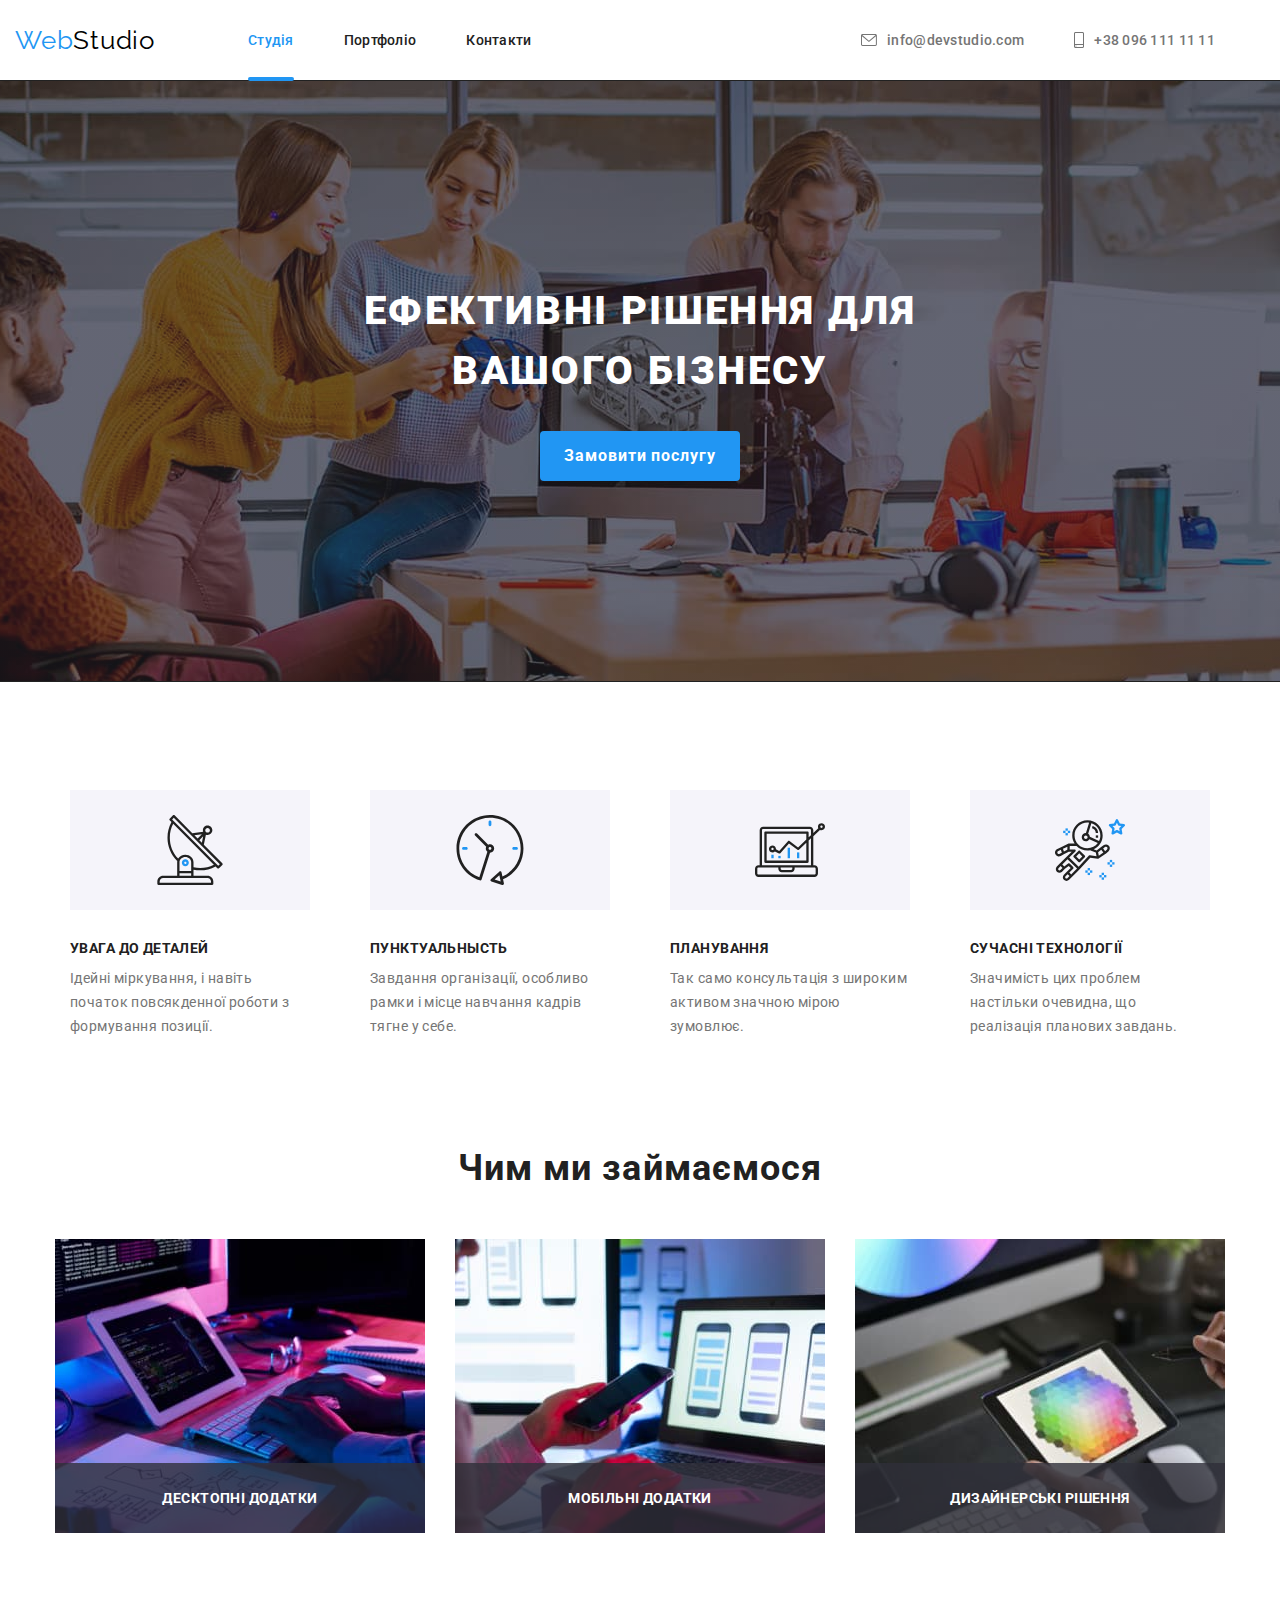
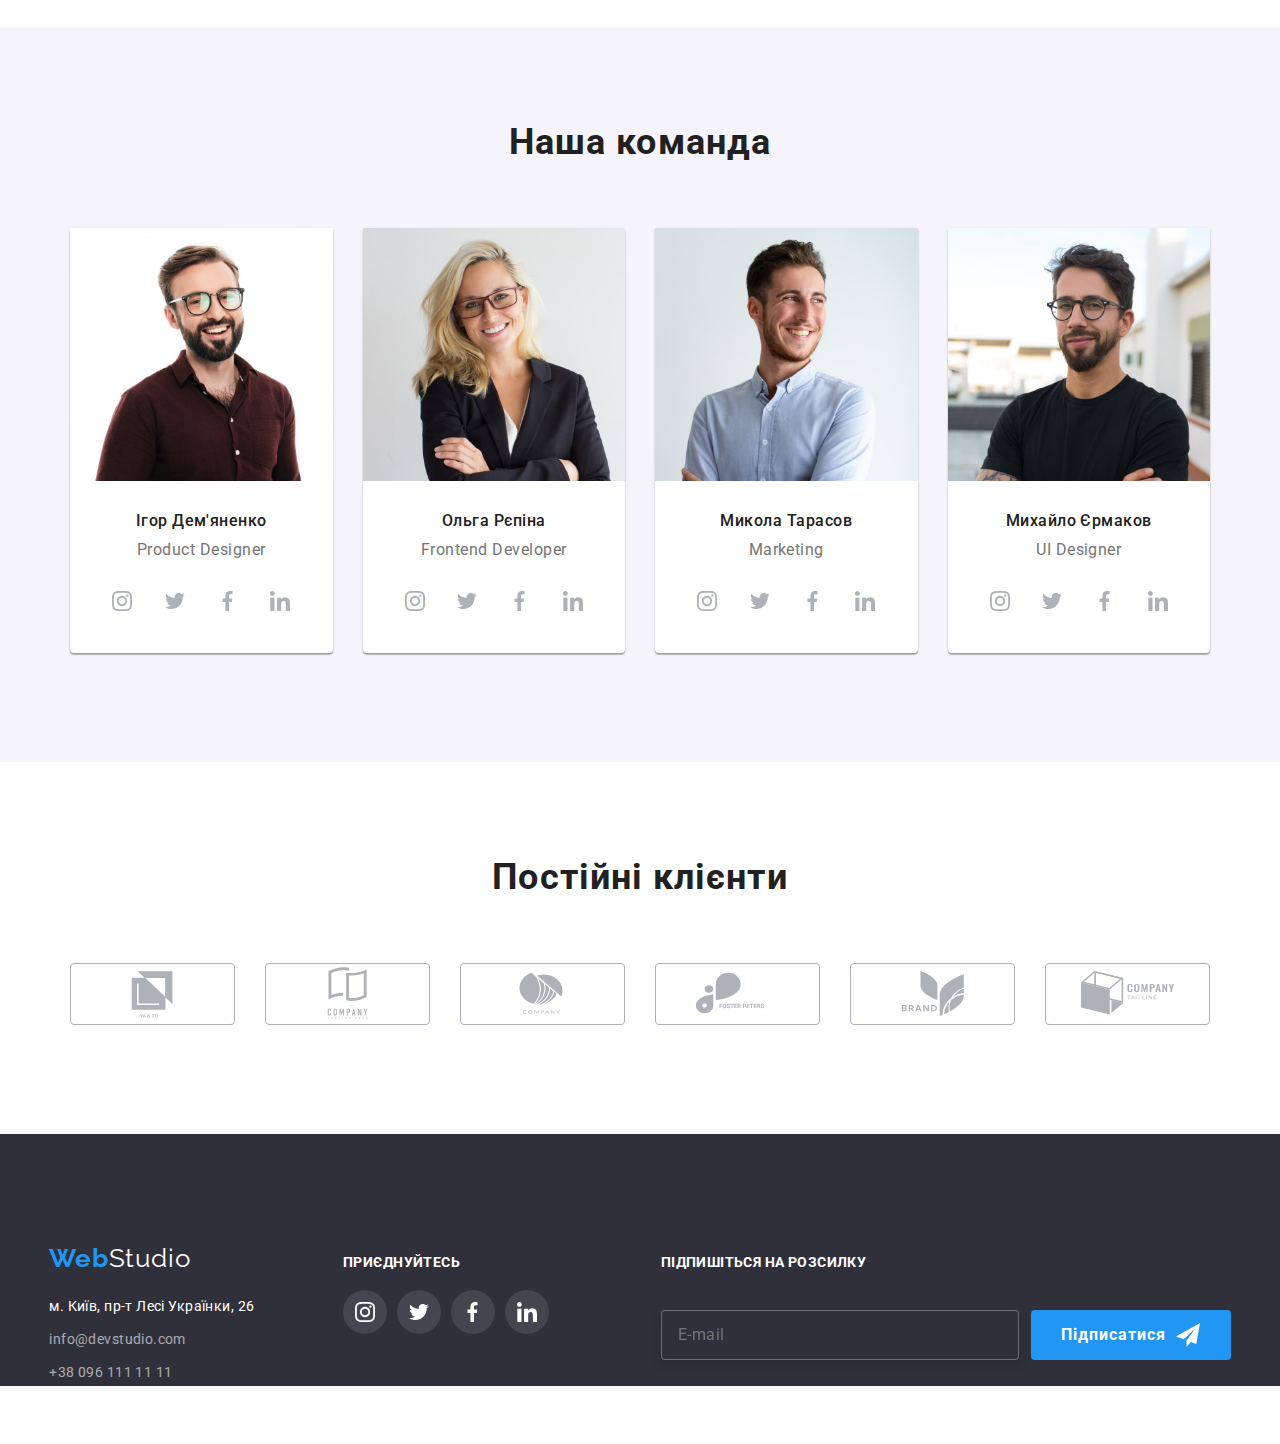
==== index.html @ f11f370e "24.11" ====
<!DOCTYPE html>
<html lang="uk">

<head>
    <meta charset="UTF-8">
    <meta http-equiv="X-UA-Compatible" content="IE=edge">
    <meta name="viewport" content="width=device-width, initial-scale=1.0">
    <title>WebStudio</title>
    <link rel="preconnect" href="https://fonts.googleapis.com">
    <link rel="preconnect" href="https://fonts.gstatic.com" crossorigin>
    <link
        href="https://fonts.googleapis.com/css2?family=Raleway:wght@700&family=Roboto:wght@400;500;700;900&display=swap"
        rel="stylesheet">
    <link rel="stylesheet"
        href="https://cdnjs.cloudflare.com/ajax/libs/modern-normalize/1.1.0/modern-normalize.min.css">
    <link rel="stylesheet" href="./css/main.min.css" />
</head>

<body>
    <header class="header">
        <div class="container">
            <div class="header__menu">
                <a href="index.html" title="My page" lang="en" class="logo">Web<span class="logo__header">Studio</span></a>
                <nav>
                    <button class="menu-button">
                        <svg width="40" height="40" aria-label="Перемикач мобыльного меню">
                            <use class="icon-menu" href="./images/icomoon40/symbol-defs.svg#icon-menu_40px"></use>
                            <use class="icon-close" href="./images/icomoon40/symbol-defs.svg#icon-close_40px"></use>
                        </svg>
                    </button>
                    <ul class="header__list">
                        <li class="header__item"><a href="index.html" title="Studio" class="black active">Студія</a></li>
                        <li class="header__item"><a href="portfolio.html" title="Portfolio" class="black">Портфоліо</a></li>
                        <li class="header__item"><a href="#" title="Contacts" class="black">Контакти</a></li>
                    </ul>
                </nav>
            </div>
            <ul class="header__contact">
                <li><a href="mailto:info@devstudio.com" lang="en" title="mail" class="header__contact-link"><svg class="icon-header" width="16" height="12">
                        <use href="./images/icomoon/symbol-defs.svg#icon-mail"></use>
                    </svg>info@devstudio.com</a></li>
                <li><a href="tel:+380961111111" title="phone" class="header__contact-link"><svg class="icon-header" width="10" height="16">
                    <use href="./images/icomoon/symbol-defs.svg#icon-smartphone"></use>
                </svg>+38 096 111 11 11</a></li>
                
            </ul>
        </div>
    </header>
    <main>        
        <section class="bisnes">
            <div class="container">
                <h1 class="bisnes__title">Ефективні рішення для вашого бізнесу</h1>
                <button type="submit" class="bisnes__button" data-modal-open>Замовити послугу</button>
            </div>
        </section>
        <section  class="benefits">
            <div class="container">
                <h2 hidden>Наші переваги</h2>
                <ul class="benefits__list">
                    <li class="benefits__item">  
                        <div class="benefits__box"><svg class="antena-icon" width="70" height="70">
                            <use href="./images/icomoon/symbol-defs.svg#icon-antenna-1"></use>
                        </svg></div>
                        <h3 class="benefits__title">Увага до деталей</h3>
                        <p class="benefits__description">Ідейні міркування, і навіть початок повсякденної роботи з формування позиції.</p>
                    </li>
                    <li class="benefits__item">
                        <div class="benefits__box"><svg class="clock-icon" width="70" height="70">
                                <use href="./images/icomoon/symbol-defs.svg#icon-clock-1"></use>
                            </svg></div>
                        <h3 class="benefits__title">Пунктуальнысть</h3>
                        <p class="benefits__description">Завдання організації, особливо рамки і місце навчання кадрів тягне у себе.</p>
                    </li>
                    <li class="benefits__item">
                        <div class="benefits__box"><svg class="diagram-icon" width="70" height="70">
                                <use href="./images/icomoon/symbol-defs.svg#icon-diagram-1"></use>
                            </svg></div>
                        <h3 class="benefits__title">Планування</h3>
                        <p class="benefits__description">Так само консультація з широким активом значною мірою зумовлює.</p>
                    </li>
                    <li class="benefits__item">
                        <div class="benefits__box"><svg class="astronaut-icon" width="70" height="70">
                                <use href="./images/icomoon/symbol-defs.svg#icon-astronaut-1"></use>
                            </svg></div>
                        <h3 class="benefits__title">Сучасні технології</h3>
                        <p class="benefits__description">Значимість цих проблем настільки очевидна, що реалізація планових завдань.</p>
                    </li>
                </ul>
            </div>
        </section>
        <section class="work">
            <div class="container">
                <h2 class="title">Чим ми займаємося</h2>
                <ul class="work__list">
                    <li class="work__item"><img class="work__image" src="./images/1.jpg" alt="notebook" width="370"><div class="work__box">Десктопні додатки</div></li>
                    <li class="work__item"><img class="work__image" src="./images/2.jpg" alt="phone" width="370"><div class="work__box">Мобільні додатки</div></li>
                    <li class="work__item"><img class="work__image" src="./images/3.jpg" alt="desine" width="370"><div class="work__box">Дизайнерські рішення</div></li>
                </ul>
            </div>
        </section>
        <section class="team">
            <div class="container">
                <h2 class="title">Наша команда</h2>
                <ul class="team-list">
                    <li class="employee">
                        <img src="./images/4.jpg" alt="Igor" width="270">
                        <div class="employee-box">
                            <h3 class="employee-box__name">Ігор Дем'яненко</h3>
                            <p class="employee-box__direction" lang="en">Product Designer</p>
                            <ul class="socials">
                                <li class="socials__item"><a class="socials__link" href="#"><svg class="socials__image"><use href="./images/icomoon/symbol-defs.svg#icon-instagram"></use>
                                        </svg></a></li>
                                <li class="socials__item"><a class="socials__link" href="#"><svg class="socials__image"><use href="./images/icomoon/symbol-defs.svg#icon-twitter"></use>
                                        </svg></a></li>
                                <li class="socials__item"><a class="socials__link" href="#"><svg class="socials__image"><use href="./images/icomoon/symbol-defs.svg#icon-facebook"></use>
                                        </svg></a></li>
                                <li class="socials__item"><a class="socials__link" href="#"><svg class="socials__image"><use href="./images/icomoon/symbol-defs.svg#icon-linkedin"></use>
                                        </svg></a></li>
                            </ul>
                        </div>
                    </li>
                    <li class="employee">
                        <img src="./images/5.jpg" alt="Olga" width="270">
                        <div class="employee-box">
                            <h3 class="employee-box__name">Ольга Рєпіна</h3>
                            <p class="employee-box__direction" lang="en">Frontend Developer</p>
                            <ul class="socials">
                                <li class="socials__item"><a class="socials__link" href="#"><svg class="socials__image"><use href="./images/icomoon/symbol-defs.svg#icon-instagram"></use>
                                        </svg></a></li>
                                <li class="socials__item"><a class="socials__link" href="#"><svg class="socials__image"><use href="./images/icomoon/symbol-defs.svg#icon-twitter"></use>
                                        </svg></a></li>
                                <li class="socials__item"><a class="socials__link" href="#"><svg class="socials__image"><use href="./images/icomoon/symbol-defs.svg#icon-facebook"></use>
                                        </svg></a></li>
                                <li class="socials__item"><a class="socials__link" href="#"><svg class="socials__image"><use href="./images/icomoon/symbol-defs.svg#icon-linkedin"></use>
                                        </svg></a></li>
                            </ul>
                        </div>                       
                    </li>
                    <li class="employee">
                        <img src="./images/6.jpg" alt="Mikola" width="270">
                        <div class="employee-box">
                            <h3 class="employee-box__name">Микола Тарасов</h3>
                            <p class="employee-box__direction" lang="en">Marketing</p>
                            <ul class="socials">
                                <li class="socials__item"><a class="socials__link" href="#"><svg class="socials__image"><use href="./images/icomoon/symbol-defs.svg#icon-instagram"></use>
                                        </svg></a></li>
                                <li class="socials__item"><a class="socials__link" href="#"><svg class="socials__image"><use href="./images/icomoon/symbol-defs.svg#icon-twitter"></use>
                                        </svg></a></li>
                                <li class="socials__item"><a class="socials__link" href="#"><svg class="socials__image"><use href="./images/icomoon/symbol-defs.svg#icon-facebook"></use>
                                        </svg></a></li>
                                <li class="socials__item"><a class="socials__link" href="#"><svg class="socials__image"><use href="./images/icomoon/symbol-defs.svg#icon-linkedin"></use>
                                        </svg></a></li>
                            </ul>
                        </div>
                    </li>
                    <li class="employee">
                        <img src="./images/7.jpg" alt="Michailo" width="270">
                        <div class="employee-box">
                            <h3 class="employee-box__name">Михайло Єрмаков</h3>
                            <p class="employee-box__direction" lang="en">UI Designer</p>
                            <ul class="socials">
                                <li class="socials__item"><a class="socials__link" href="#"><svg class="socials__image"><use href="./images/icomoon/symbol-defs.svg#icon-instagram"></use>
                                        </svg></a></li>
                                <li class="socials__item"><a class="socials__link" href="#"><svg class="socials__image"><use href="./images/icomoon/symbol-defs.svg#icon-twitter"></use>
                                        </svg></a></li>
                                <li class="socials__item"><a class="socials__link" href="#"><svg class="socials__image"><use href="./images/icomoon/symbol-defs.svg#icon-facebook"></use>
                                        </svg></a></li>
                                <li class="socials__item"><a class="socials__link" href="#"><svg class="socials__image"><use href="./images/icomoon/symbol-defs.svg#icon-linkedin"></use>
                                        </svg></a></li>
                            </ul>
                        </div>
                        
                    </li>
                </ul>
            </div>
        </section>
        <section class="section">
            <div class="container">
                <h2 class="title">Постійні клієнти</h2>
                <ul class="clients">
                    <li class="clients__item"><a href="#" class="clients__link"><svg width="106" height="60">
                        <use href="./images/icomoon/symbol-defs.svg#icon-Logo"></use></svg></a></li>
                    <li class="clients__item"><a href="#" class="clients__link"><svg width="106" height="60">
                        <use href="./images/icomoon/symbol-defs.svg#icon-Logo-1"></use></svg></a></li>
                    <li class="clients__item"><a href="#" class="clients__link"><svg width="106" height="60">
                        <use href="./images/icomoon/symbol-defs.svg#icon-Logo-2"></use></svg></a></li>
                    <li class="clients__item"><a href="#" class="clients__link"><svg width="106" height="60">
                        <use href="./images/icomoon/symbol-defs.svg#icon-Logo-3"></use></svg></a></li>
                    <li class="clients__item"><a href="#" class="clients__link"><svg width="106" height="60">
                        <use href="./images/icomoon/symbol-defs.svg#icon-Logo-4"></use></svg></a></li>
                    <li class="clients__item"><a href="#" class="clients__link"><svg width="106" height="60">
                        <use href="./images/icomoon/symbol-defs.svg#icon-Logo-5"></use></svg></a></li>
                </ul>
            </div>
        </section>
    </main>
    <footer class="footer">
        <div class="container">
            <div>
            <a href="./index.html"class="logo" lang="en"><b>Web</b><span class="logo__footer">Studio</span></a>
            <address>
                <ul class="footer-contacts">
                    <li class="footer-contacts__item">
                        <a href="https://www.google.com/maps/place/%D0%B1%D1%83%D0%BB%D1%8C%D0%B2%D0%B0%D1%80+%D0%9B%D0%B5%D1%81%D1%96+%D0%A3%D0%BA%D1%80%D0%B0%D1%97%D0%BD%D0%BA%D0%B8,+26,+%D0%9A%D0%B8%D1%97%D0%B2,+02000/@50.4265807,30.5361971,17z/data=!3m1!4b1!4m5!3m4!1s0x40d4cf0e033ecbe9:0x57a4dffefec77da0!8m2!3d50.4265807!4d30.5383858"
                        title="GoogleMaps" class="footer-contacts__google">м. Київ, пр-т Лесі Українки, 26</a></li>
                    <li class="footer-contacts__item">
                        <a href="mailto:info@devstudio.com" title="mail" class="footer-contacts__info">info@devstudio.com</a></li>
                    <li class="footer-contacts__item">
                        <a href="tel:+380961111111" title="phone" class="footer-contacts__info">+38 096 111 11 11</a></li>
                </ul>
            </address>
            </div>
            <div class="join">
                <h2 class="footer__title">Приєднуйтесь</h2>
                <ul class="socials">
                    <li><a href="#" class="socials__link socials__link--dark">
                        <svg class="socials__image socials__image--dark">
                    <use href="./images/icomoon/symbol-defs.svg#icon-instagram"></use>
                    </svg></a></li>
                    <li><a href="#" class="socials__link socials__link--dark">
                        <svg class="socials__image socials__image--dark">
                    <use href="./images/icomoon/symbol-defs.svg#icon-twitter"></use>
                    </svg></a></li>
                    <li><a href="#" class="socials__link socials__link--dark">
                        <svg class="socials__image socials__image--dark">
                    <use href="./images/icomoon/symbol-defs.svg#icon-facebook"></use>
                    </svg></a></li>
                    <li><a href="#" class="socials__link socials__link--dark">
                        <svg class="socials__image socials__image--dark">
                    <use href="./images/icomoon/symbol-defs.svg#icon-linkedin"></use>
                    </svg></a></li>
                </ul>
            </div>
            <div class="subscription">
                <h2 class="footer__title">Підпишіться на розсилку</h2>
                <form class="subscription__footer-form">
                    <label for="email" class="subscription__label">
                        <input class="subscription__input" type="text" placeholder="E-mail" id="email"/>
                    </label>
                    <button type="submit" class="subscription__button" >Підписатися<svg class="subscription__button-submit" width="24" height="24">
                        <use href="./images/icomoon1/symbol-defs.svg#icon-icon-send-1"></use></svg></button>
                </form>
            </div>
        </div>
    </footer>
    <div class="backdrop is-hidden" data-modal>
        <div class="modal">
            <form class="modal__form" autocomplete="on">
                <h2 class="modal-text">Залиште свої дані, ми вам передзвоним</h2>
                <label for="name" class="modal__label">Ім'я
                    <span class="modal__input-wrapper">
                        <input type="text" class="modal-input" name="name" id="name" autofocus />
                        <svg width="12" height="12" class="modal__icon">
                            <use href="./images/icomoon1/symbol-defs.svg#icon-man-1"></use>
                        </svg>
                    </span>
                </label>
                <label for="tel" class="modal__label">Телефон
                    <span class="modal__input-wrapper">
                        <input type="tel" class="modal-input" name="tel" id="tel" />
                        <svg width="13" height="13" class="modal__icon">
                            <use href="./images/icomoon1/symbol-defs.svg#icon-tel-1"></use>
                        </svg>
                    </span>
                </label>
                <label for="mail" class="modal__label">Пошта
                    <span class="modal__input-wrapper">
                        <input type="email" class="modal-input" name="mail" id="mail" />
                        <svg width="15" height="12" class="modal__icon">
                            <use href="./images/icomoon1/symbol-defs.svg#icon-mail-new-1"></use>
                        </svg>
                    </span>
                </label>
                <label for="comment" class="modal__label">Коментар
                    <textarea class="modal__textarea" name="comment" id="comment" placeholder="Введіть текст"></textarea>
                </label>
                <label for="policy" class="checkbox">
                    <span class="modal-input-wrapper-checkbox"></span>
                    <input type="checkbox" class="checkbox-input" name="policy" id="policy">
                    <div class="checkbox-custom-box">
                        <svg width="11" height="8">
                            <use href="./images/icomoon1/symbol-defs.svg#icon-V-1"></use>
                        </svg>
                    </div>
                    Погоджуюся з розсилкою та приймаю
                    <span><a href="#" class="checkbox__contract">Умови
                            договору</a></span>
                </label>
                <button type="submit" class="modal__form-button">Відправити</button>
            </form>
            <button class="close" data-modal-close></button>
        </div>
    </div>
    <script src="./js/modal.js"></script>
</body>
</html>
---- css/main.min.css ----
body{font-family:"Roboto",sans-serif;font-style:normal;font-weight:400;font-size:14px;text-align:center;text-decoration:none;background-color:#fff;color:#212121;text-decoration:none}@media screen and (min-width: 480px){body{overflow-x:hidden;width:100%}}*{margin:0px;padding:0px;-webkit-box-sizing:border-box;box-sizing:border-box}button{cursor:pointer;font-family:inherit}img{display:block;max-width:100%;height:auto}ul{list-style-type:none}li,a{text-decoration:none}.title{font-weight:700;font-size:36px;line-height:42px;text-align:center;letter-spacing:.03em;color:#212121;margin-bottom:50px}@media screen and (min-width: 480px){.section{padding:60px 0}}@media screen and (min-width: 768px){.section{padding:60px 0}}@media screen and (min-width: 1200px){.section{padding:94px 0}}.container{padding-left:15px;padding-right:15px;margin-left:auto;margin-right:auto;margin:0 auto}@media screen and (min-width: 480px){.container{max-width:480px}}@media screen and (min-width: 480px)and (min-width: 768px){.container{max-width:768px}}@media screen and (min-width: 480px)and (min-width: 1200px){.container{max-width:1200px}}.backdrop{position:fixed;top:0;left:0;width:100%;height:100%;background:rgba(0,0,0,.2);z-index:101}.backdrop.is-hidden{opacity:0;pointer-events:none}.modal{position:absolute;top:50%;left:50%;-webkit-transform:translate(-50%, -50%);transform:translate(-50%, -50%);min-height:581px;min-width:528px;background-color:#fff;-webkit-box-shadow:0px 1px 3px rgba(0,0,0,.12),0px 1px 1px rgba(0,0,0,.14),0px 2px 1px rgba(0,0,0,.2);box-shadow:0px 1px 3px rgba(0,0,0,.12),0px 1px 1px rgba(0,0,0,.14),0px 2px 1px rgba(0,0,0,.2);border-radius:4px}.modal__textarea{display:block;width:100%;height:120px;resize:none;padding:12px 16px;font-size:12px;line-height:14px;letter-spacing:.01em;color:#212121;cursor:pointer;margin-top:4px;border:1px solid rgba(33,33,33,.2);border-radius:4px;-webkit-transition:border 250ms cubic-bezier(0.4, 0, 0.2, 1);transition:border 250ms cubic-bezier(0.4, 0, 0.2, 1)}.modal__textarea:focus{border:1px solid #2196f3;border-radius:4px}.modal__textarea::-webkit-input-placeholder{color:rgba(117,117,117,.5)}.modal__textarea::-moz-placeholder{color:rgba(117,117,117,.5)}.modal__textarea:-ms-input-placeholder{color:rgba(117,117,117,.5)}.modal__textarea::-ms-input-placeholder{color:rgba(117,117,117,.5)}.modal__textarea::placeholder{color:rgba(117,117,117,.5)}.modal .modal__form{display:block;width:100%;height:581px;padding:40px;font-size:12px;line-height:14px;letter-spacing:.01em;color:#757575}.modal .modal__form .modal-text{font-weight:700;font-size:20px;line-height:23px;display:-webkit-box;display:-ms-flexbox;display:flex;-webkit-box-pack:center;-ms-flex-pack:center;justify-content:center;text-align:center;-webkit-box-align:center;-ms-flex-align:center;align-items:center;letter-spacing:.03em;color:#212121;margin-bottom:12px}.modal .modal__form .modal__label{display:-webkit-box;display:-ms-flexbox;display:flex;-webkit-box-orient:vertical;-webkit-box-direction:normal;-ms-flex-direction:column;flex-direction:column;text-align:left;-webkit-box-align:start;-ms-flex-align:start;align-items:flex-start;cursor:pointer;font-size:12px;line-height:14px;letter-spacing:.01em;color:#757575;margin-bottom:10px}.modal .modal__form .modal__label .modal__input-wrapper{position:relative;display:-webkit-box;display:-ms-flexbox;display:flex;width:100%;margin-top:4px;font-size:14px;line-height:24px;letter-spacing:.03em;color:#757575}.modal .modal__form .modal__label .modal__input-wrapper .modal-input{width:100%;height:40px;cursor:pointer;outline:none;border:1px solid rgba(33,33,33,.2);border-radius:4px;padding-left:42px;-webkit-transition:border 250ms cubic-bezier(0.4, 0, 0.2, 1);transition:border 250ms cubic-bezier(0.4, 0, 0.2, 1)}.modal .modal__form .modal__label .modal__input-wrapper .modal-input:focus{border:1px solid #2196f3;border-radius:4px}.modal .modal__form .modal__label .modal__input-wrapper .modal-input:focus-within{border:1px solid #2196f3;border-radius:4px}.modal .modal__form .modal__label .modal__input-wrapper .modal-input:focus~.modal-icon{fill:#2196f3}.modal .modal__icon{position:absolute;left:12px;top:50%;cursor:pointer;-webkit-transform:translateY(-50%);transform:translateY(-50%);-webkit-transition:fill 250ms cubic-bezier(0.4, 0, 0.2, 1);transition:fill 250ms cubic-bezier(0.4, 0, 0.2, 1)}.modal .checkbox{width:400px;height:24px;display:-webkit-box;display:-ms-flexbox;display:flex;margin:20px 0 0 12px;padding:0;-webkit-box-align:center;-ms-flex-align:center;align-items:center;cursor:pointer;font-size:14px;line-height:24px}.modal .checkbox__contract{color:#2196f3;margin-left:5px;text-decoration:underline}.modal .checkbox .modal-input-wrapper-checkbox{width:0}.modal .checkbox .checkbox-input{-moz-appearance:none;appearance:none;-webkit-appearance:none;position:absolute}.modal .checkbox .checkbox-custom-box{display:-webkit-box;display:-ms-flexbox;display:flex;-webkit-box-align:center;-ms-flex-align:center;align-items:center;-webkit-box-pack:center;-ms-flex-pack:center;justify-content:center;width:16px;height:15px;margin-right:8px;border:1.5px solid #212121;border-radius:2px;cursor:pointer;-webkit-transition:background 250ms cubic-bezier(0.4, 0, 0.2, 1),border-color 250ms cubic-bezier(0.4, 0, 0.2, 1);transition:background 250ms cubic-bezier(0.4, 0, 0.2, 1),border-color 250ms cubic-bezier(0.4, 0, 0.2, 1)}.modal .checkbox .checkbox-input:checked+.checkbox-custom-box{background:#2196f3;border-color:rgba(0,0,0,0)}.modal__form-button{width:200px;height:50px;background:#2196f3;border-radius:4px;border:none;font-weight:700;font-size:16px;line-height:30px;display:-webkit-box;display:-ms-flexbox;display:flex;-webkit-box-pack:center;-ms-flex-pack:center;justify-content:center;-webkit-box-align:center;-ms-flex-align:center;align-items:center;text-align:center;letter-spacing:.06em;color:#fff;-webkit-box-shadow:0px 4px 4px rgba(0,0,0,.15);box-shadow:0px 4px 4px rgba(0,0,0,.15);margin:auto;margin-top:30px;-webkit-transition:background 250ms cubic-bezier(0.4, 0, 0.2, 1);transition:background 250ms cubic-bezier(0.4, 0, 0.2, 1)}.modal__form-button:hover,.modal__form-button:focus{background:#188ce8;-webkit-box-shadow:0px 4px 4px rgba(0,0,0,.15);box-shadow:0px 4px 4px rgba(0,0,0,.15)}.close{position:absolute;width:30px;height:30px;right:8px;top:8px;background:#fff;background-image:url(../images/Vector.svg);background-repeat:no-repeat;background-size:10px;background-position:center;border-radius:50%;border:1px solid rgba(0,0,0,.1);cursor:pointer;-webkit-transition:background-image 250ms cubic-bezier(0.4, 0, 0.2, 1);transition:background-image 250ms cubic-bezier(0.4, 0, 0.2, 1)}.close:focus,.close:hover{background-image:url(../images/VectorBlu.svg)}.benefits{padding:60px 0;background-color:var(--white)}.benefits__box{display:-webkit-box;display:-ms-flexbox;display:flex;height:120px;background-size:contain;background-position:center;background-color:#f5f4fa;margin-bottom:30px;-webkit-box-pack:center;-ms-flex-pack:center;justify-content:center;-webkit-box-align:center;-ms-flex-align:center;align-items:center}.benefits__title{color:#212121;margin-bottom:10px;font-weight:700;font-size:14px;line-height:16px;letter-spacing:.03em;text-transform:uppercase;text-align:center}.benefits__description{line-height:24px;letter-spacing:.03em;color:#757575;line-height:24px;letter-spacing:.03em;text-align:left}.benefits__item{width:100%}@media screen and (min-width: 768px){.benefits__list{display:-webkit-box;display:-ms-flexbox;display:flex;-ms-flex-wrap:wrap;flex-wrap:wrap;-ms-flex-preferred-size:calc((100% - 30px)/2);flex-basis:calc((100% - 30px)/2)}.benefits__title{text-align:left}.benefits__description{line-height:24px;letter-spacing:.03em}.benefits__item{-ms-flex-wrap:wrap;flex-wrap:wrap;-ms-flex-preferred-size:calc((100% - 30px)/2);flex-basis:calc((100% - 30px)/2);padding:15px}}@media screen and (min-width: 1200px){.benefits{display:block;padding:94px 0px}.benefits__list{display:-webkit-box;display:-ms-flexbox;display:flex;-webkit-box-orient:horizontal;-webkit-box-direction:normal;-ms-flex-direction:row;flex-direction:row;-webkit-box-pack:justify;-ms-flex-pack:justify;justify-content:space-between}.benefits__title{text-align:left}.benefits__item{width:270px;-ms-flex-wrap:nowrap;flex-wrap:nowrap;-ms-flex-preferred-size:auto;flex-basis:auto}}.bisnes{color:#fff;background-image:-webkit-gradient(linear, left top, right top, from(rgba(47, 48, 58, 0.4)), to(rgba(47, 48, 58, 0.4))),url("../images/fon.jpg");background-image:linear-gradient(to right, rgba(47, 48, 58, 0.4), rgba(47, 48, 58, 0.4)),url("../images/fon.jpg");background-size:cover;background-position:center;background-repeat:no-repeat;-webkit-box-pack:center;-ms-flex-pack:center;justify-content:center;max-width:1600px;margin-left:auto;margin-right:auto;outline:1px solid #212121;padding:200px 0;padding:200px 0px}.bisnes__title{font-weight:900;font-size:40px;line-height:60px;text-align:center;letter-spacing:.06em;text-transform:uppercase;color:#fff;max-width:696px;margin:0 auto 30px}.bisnes__button{background-color:#2196f3;width:200px;height:50px;border-radius:4px;border:none;font-weight:700;font-size:16px;line-height:30px;display:-webkit-box;display:-ms-flexbox;display:flex;-webkit-box-pack:center;-ms-flex-pack:center;justify-content:center;-webkit-box-align:center;-ms-flex-align:center;align-items:center;text-align:center;letter-spacing:.06em;color:#fff;-webkit-transition:background-color 250ms cubic-bezier(0.4, 0, 0.2, 1);transition:background-color 250ms cubic-bezier(0.4, 0, 0.2, 1)}.bisnes__button:hover{background-color:#188ce8}.bisnes .container{display:-webkit-box;display:-ms-flexbox;display:flex;-webkit-box-align:center;-ms-flex-align:center;align-items:center;-webkit-box-orient:vertical;-webkit-box-direction:normal;-ms-flex-direction:column;flex-direction:column;-webkit-box-pack:center;-ms-flex-pack:center;justify-content:center}.direction{padding:94px 0px}.direction .filter{display:-webkit-box;display:-ms-flexbox;display:flex;-webkit-box-pack:center;-ms-flex-pack:center;justify-content:center;-ms-flex-wrap:wrap;flex-wrap:wrap;text-align:center;-webkit-box-align:center;-ms-flex-align:center;align-items:center;margin-bottom:50px}.direction .filter__button{padding:6px 22px;font-weight:500;font-size:16px;line-height:26px;text-align:center;letter-spacing:.03em;color:#212121;margin:4px;border:none;border-radius:4px;-webkit-transition:color 250ms cubic-bezier(0.4, 0, 0.2, 1),background-color 250ms cubic-bezier(0.4, 0, 0.2, 1),border-radius 250ms cubic-bezier(0.4, 0, 0.2, 1),-webkit-box-shadow 250ms cubic-bezier(0.4, 0, 0.2, 1);transition:color 250ms cubic-bezier(0.4, 0, 0.2, 1),background-color 250ms cubic-bezier(0.4, 0, 0.2, 1),border-radius 250ms cubic-bezier(0.4, 0, 0.2, 1),-webkit-box-shadow 250ms cubic-bezier(0.4, 0, 0.2, 1);transition:color 250ms cubic-bezier(0.4, 0, 0.2, 1),background-color 250ms cubic-bezier(0.4, 0, 0.2, 1),box-shadow 250ms cubic-bezier(0.4, 0, 0.2, 1),border-radius 250ms cubic-bezier(0.4, 0, 0.2, 1);transition:color 250ms cubic-bezier(0.4, 0, 0.2, 1),background-color 250ms cubic-bezier(0.4, 0, 0.2, 1),box-shadow 250ms cubic-bezier(0.4, 0, 0.2, 1),border-radius 250ms cubic-bezier(0.4, 0, 0.2, 1),-webkit-box-shadow 250ms cubic-bezier(0.4, 0, 0.2, 1)}.direction .filter__button:hover,.direction .filter__button:focus{background-color:#2196f3;color:#fff;-webkit-box-shadow:0px 3px 1px rgba(0,0,0,.1),0px 1px 2px rgba(0,0,0,.08),0px 2px 2px rgba(0,0,0,.12);box-shadow:0px 3px 1px rgba(0,0,0,.1),0px 1px 2px rgba(0,0,0,.08),0px 2px 2px rgba(0,0,0,.12);border-radius:4px}.clients{margin:0;padding:0;display:-webkit-box;display:-ms-flexbox;display:flex;-ms-flex-wrap:wrap;flex-wrap:wrap}.clients__link{width:100%;height:100%;display:-webkit-box;display:-ms-flexbox;display:flex;-webkit-box-align:center;-ms-flex-align:center;align-items:center;-webkit-box-pack:center;-ms-flex-pack:center;justify-content:center;border:1px solid #afb1b8;border-radius:4px;fill:#afb1b8;outline:none;-webkit-transition:fill 250ms cubic-bezier(0.4, 0, 0.2, 1),border 250ms cubic-bezier(0.4, 0, 0.2, 1);transition:fill 250ms cubic-bezier(0.4, 0, 0.2, 1),border 250ms cubic-bezier(0.4, 0, 0.2, 1)}.clients__link:hover,.clients__link:focus{fill:#2196f3;border:1px solid #2196f3}.clients__item{width:100%;-ms-flex-preferred-size:50%;flex-basis:50%;height:92px;padding:15px}@media screen and (min-width: 768px){.clients{display:-webkit-box;display:-ms-flexbox;display:flex;-webkit-box-pack:justify;-ms-flex-pack:justify;justify-content:space-between;margin:0;padding:0}.clients__item{display:-webkit-box;display:-ms-flexbox;display:flex;-ms-flex-preferred-size:33.3333333333%;flex-basis:33.3333333333%;height:92px}}@media screen and (min-width: 1200px){.clients{display:-webkit-box;display:-ms-flexbox;display:flex;-webkit-box-pack:justify;-ms-flex-pack:justify;justify-content:space-between;-ms-flex-wrap:nowrap;flex-wrap:nowrap;margin:0;padding:0}.clients__item{display:-webkit-box;display:-ms-flexbox;display:flex;width:calc(16.6666666667% - 25px);height:92px}}.direction{padding:94px 0px}.footer{height:603px;background-color:#2f303a;text-align:center}.footer__title{font-weight:700;font-size:14px;line-height:16px;letter-spacing:.03em;text-transform:uppercase;color:#fff}.footer .container{padding:60px 0px;-webkit-box-align:baseline;-ms-flex-align:baseline;align-items:baseline}.footer-contacts{-webkit-transition:color 250ms cubic-bezier(0.4, 0, 0.2, 1);transition:color 250ms cubic-bezier(0.4, 0, 0.2, 1);padding-bottom:60px}.footer-contacts__item{margin-bottom:9px}.footer-contacts__item:nth-last-of-type(1){margin-bottom:0}.footer-contacts__google{line-height:24px;letter-spacing:.03em;color:#fff;text-align:center;text-decoration:none;font-style:normal;-webkit-transition:color 250ms cubic-bezier(0.4, 0, 0.2, 1);transition:color 250ms cubic-bezier(0.4, 0, 0.2, 1)}.footer-contacts__google:hover,.footer-contacts__google:focus{color:#2196f3}.footer-contacts__info{line-height:24px;letter-spacing:.03em;color:rgba(255,255,255,.6);margin:0px;text-decoration:none;font-style:normal}.footer-contacts__info:focus,.footer-contacts__info:hover{color:#2196f3}.footer-contacts .footer .logo{margin-bottom:20px}@media screen and (min-width: 768px){.footer{height:463px;text-align:left}.footer .container{padding:30px;display:-webkit-box;display:-ms-flexbox;display:flex;-webkit-box-orient:horizontal;-webkit-box-direction:normal;-ms-flex-direction:row;flex-direction:row;-ms-flex-pack:distribute;justify-content:space-around;-ms-flex-wrap:wrap;flex-wrap:wrap;-ms-flex-preferred-size:calc((100% - 30px)/2);flex-basis:calc((100% - 30px)/2)}.footer-contacts{padding-bottom:0;-webkit-transition:color 250ms cubic-bezier(0.4, 0, 0.2, 1);transition:color 250ms cubic-bezier(0.4, 0, 0.2, 1)}.footer .logo{margin-bottom:20px}}@media screen and (min-width: 1200px){.footer{height:252px;text-align:left;display:list-item}.footer__title{font-weight:700;font-size:14px;line-height:16px;letter-spacing:.03em;text-transform:uppercase;color:#fff}.footer .container{padding:60px 0px;display:-webkit-box;display:-ms-flexbox;display:flex;-webkit-box-align:baseline;-ms-flex-align:baseline;align-items:baseline}.footer-contacts{padding-bottom:0;-webkit-transition:color 250ms cubic-bezier(0.4, 0, 0.2, 1);transition:color 250ms cubic-bezier(0.4, 0, 0.2, 1)}.footer-contacts__item{margin-bottom:9px}.footer-contacts__item:nth-last-of-type(1){margin-bottom:0}.footer-contacts__google{line-height:24px;letter-spacing:.03em;color:#fff;text-decoration:none;font-style:normal;-webkit-transition:color 250ms cubic-bezier(0.4, 0, 0.2, 1);transition:color 250ms cubic-bezier(0.4, 0, 0.2, 1)}.footer-contacts__info{line-height:24px;letter-spacing:.03em;color:rgba(255,255,255,.6);margin:0px;text-decoration:none;font-style:normal}.footer .logo{margin-bottom:20px}}.header{border-bottom:1px solid #ececec}.header__list{display:none}@media screen and (min-width: 768px){.header__list{display:-webkit-box;display:-ms-flexbox;display:flex;-webkit-box-pack:justify;-ms-flex-pack:justify;justify-content:space-between;gap:50px}}@media(min-width: 769px)and (max-width: 1200px){.header__list{display:-webkit-box;display:-ms-flexbox;display:flex;-webkit-box-pack:justify;-ms-flex-pack:justify;justify-content:space-between;-webkit-box-align:center;-ms-flex-align:center;align-items:center}}.header__item{text-decoration:none}.header__menu{display:-webkit-box;display:-ms-flexbox;display:flex;-webkit-box-align:center;-ms-flex-align:center;align-items:center}.header__contact{display:none}.header__contact-link{font-weight:500;line-height:16px;letter-spacing:.02em;color:#757575;text-decoration:none;display:-webkit-box;display:-ms-flexbox;display:flex;font-style:normal;-webkit-box-align:center;-ms-flex-align:center;align-items:center;fill:currentColor;-webkit-transition:color 250ms cubic-bezier(0.4, 0, 0.2, 1);transition:color 250ms cubic-bezier(0.4, 0, 0.2, 1)}.header__contact-link:focus,.header__contact-link:hover{color:#2196f3}@media screen and (min-width: 768px){.header__contact{display:-webkit-box;display:-ms-flexbox;display:flex;-webkit-box-orient:vertical;-webkit-box-direction:normal;-ms-flex-direction:column;flex-direction:column;-webkit-box-align:start;-ms-flex-align:start;align-items:flex-start;-webkit-box-pack:justify;-ms-flex-pack:justify;justify-content:space-between;-webkit-box-align:center;-ms-flex-align:center;align-items:center;gap:0;padding:0 0 10px 0}}@media screen and (min-width: 1200px){.header__contact{display:-webkit-box;display:-ms-flexbox;display:flex;-webkit-box-align:start;-ms-flex-align:start;align-items:flex-start;-webkit-box-orient:horizontal;-webkit-box-direction:normal;-ms-flex-direction:row;flex-direction:row;-webkit-box-pack:justify;-ms-flex-pack:justify;justify-content:space-between;-webkit-box-align:center;-ms-flex-align:center;align-items:center;padding:32px 0;gap:50px}}.menu-button{display:-webkit-inline-box;display:-ms-inline-flexbox;display:inline-flex;margin:0;padding:0;border:none;background-color:rgba(0,0,0,0);fill:#000}@media screen and (min-width: 767px){.menu-button{display:none}}.menu-button .icon-close{display:none}.header .container{display:-webkit-box;display:-ms-flexbox;display:flex;-webkit-box-pack:justify;-ms-flex-pack:justify;justify-content:space-between;-webkit-box-align:center;-ms-flex-align:center;align-items:center}@media screen and (min-width: 480px){.header .container{display:-webkit-box;display:-ms-flexbox;display:flex;-webkit-box-pack:justify;-ms-flex-pack:justify;justify-content:space-between;margin:0 15px;padding:0}}.black{position:relative;color:#212121;font-weight:500;line-height:16px;letter-spacing:.02em;margin:auto;font-style:normal;display:block;padding:32px 0px;-webkit-transition:color 250ms cubic-bezier(0.4, 0, 0.2, 1);transition:color 250ms cubic-bezier(0.4, 0, 0.2, 1)}.black:focus,.black:hover{color:#2196f3;fill:#2196f3}.icon-header{margin-right:10px}.active{color:#2196f3}.active::after{content:"";position:absolute;display:block;width:100%;height:4px;background:#2196f3;border-radius:2px;bottom:-1px}.header .logo{margin:24px 93px 24px 0}.join{color:#fff;font-style:normal;display:-webkit-inline-box;display:-ms-inline-flexbox;display:inline-flex;-webkit-box-orient:vertical;-webkit-box-direction:normal;-ms-flex-direction:column;flex-direction:column;text-transform:uppercase;width:206px;height:80px}@media screen and (min-width: 768px){.join{margin-left:70px}}@media screen and (min-width: 1200px){.join{margin-left:70px}}.logo{font-family:"Raleway",sans-serif;letter-spacing:.03em;font-size:26px;line-height:31px;color:#2196f3;text-decoration:none}.logo__footer{color:#fff}.logo__header{color:#000}@media screen and (min-width: 480px){.footer .logo{display:-webkit-box;display:-ms-flexbox;display:flex;-webkit-box-pack:center;-ms-flex-pack:center;justify-content:center;-webkit-box-align:center;-ms-flex-align:center;align-items:center;margin-right:0;margin-bottom:20px}}@media screen and (min-width: 768px){.logo{margin-right:93px}.footer .logo{display:block}}@media screen and (min-width: 1200px){.logo{margin-right:93px}.footer .logo{display:block}}.project-list{display:-webkit-box;display:-ms-flexbox;display:flex;-ms-flex-wrap:wrap;flex-wrap:wrap;text-align:left}.project{max-width:370px;margin-right:30px;margin-bottom:30px}.project:nth-child(3n){margin-right:0px}.project:nth-last-child(-n+3){margin-bottom:0px}.project__link{display:block;border:1px solid #eee;background-color:#fff;-webkit-box-sizing:border-box;box-sizing:border-box;position:relative;overflow:hidden;-webkit-transition:background-color 250ms cubic-bezier(0.4, 0, 0.2, 1),border 250ms cubic-bezier(0.4, 0, 0.2, 1),-webkit-box-shadow 250ms cubic-bezier(0.4, 0, 0.2, 1);transition:background-color 250ms cubic-bezier(0.4, 0, 0.2, 1),border 250ms cubic-bezier(0.4, 0, 0.2, 1),-webkit-box-shadow 250ms cubic-bezier(0.4, 0, 0.2, 1);transition:background-color 250ms cubic-bezier(0.4, 0, 0.2, 1),border 250ms cubic-bezier(0.4, 0, 0.2, 1),box-shadow 250ms cubic-bezier(0.4, 0, 0.2, 1);transition:background-color 250ms cubic-bezier(0.4, 0, 0.2, 1),border 250ms cubic-bezier(0.4, 0, 0.2, 1),box-shadow 250ms cubic-bezier(0.4, 0, 0.2, 1),-webkit-box-shadow 250ms cubic-bezier(0.4, 0, 0.2, 1)}.project__link:hover .project__overlay,.project__link:focus .project__overlay{color:#fff;-webkit-transform:translateY(0%);transform:translateY(0%)}.project__image-container{position:relative;overflow:hidden}.project__overlay{position:absolute;top:0;left:0;display:-webkit-box;display:-ms-flexbox;display:flex;-webkit-box-align:center;-ms-flex-align:center;align-items:center;width:100%;height:100%;padding:24px;margin:0;-webkit-box-sizing:border-box;box-sizing:border-box;font-size:18px;line-height:28px;letter-spacing:.03em;color:#fff;background:rgba(33,150,243,.9);-webkit-transform:translateY(101%);transform:translateY(101%);-webkit-transition:-webkit-transform 250ms cubic-bezier(0.4, 0, 0.2, 1);transition:-webkit-transform 250ms cubic-bezier(0.4, 0, 0.2, 1);transition:transform 250ms cubic-bezier(0.4, 0, 0.2, 1);transition:transform 250ms cubic-bezier(0.4, 0, 0.2, 1), -webkit-transform 250ms cubic-bezier(0.4, 0, 0.2, 1)}.project__text-container{padding:24px 20px}.project__title{font-weight:700;font-size:18px;line-height:36px;letter-spacing:.06em;color:#212121;line-height:2.25em;padding:0}.project__text{font-size:16px;line-height:30px;letter-spacing:.03em;color:#757575}.socials{display:-webkit-box;display:-ms-flexbox;display:flex;-webkit-box-pack:justify;-ms-flex-pack:justify;justify-content:space-between;margin-top:20px}.socials__link{height:44px;width:44px;display:-webkit-box;display:-ms-flexbox;display:flex;-ms-flex-line-pack:center;align-content:center;-ms-flex-pack:distribute;justify-content:space-around;-webkit-box-align:center;-ms-flex-align:center;align-items:center;border-radius:50%;fill:#afb1b8;margin:0px;padding:0px;-webkit-transition:background-color 250ms cubic-bezier(0.4, 0, 0.2, 1);transition:background-color 250ms cubic-bezier(0.4, 0, 0.2, 1)}.socials__link:hover,.socials__link:focus{background-color:#2196f3;fill:#fff}.socials__image{height:20px;width:20px}.socials__image:hover,.socials__image:focus{fill:#fff}.socials__link--dark{background:rgba(255,255,255,.1)}.socials__image--dark{fill:#fff}.subscription{width:100%;height:86px;display:-webkit-box;display:-ms-flexbox;display:flex;-webkit-box-orient:vertical;-webkit-box-direction:normal;-ms-flex-direction:column;flex-direction:column;margin-top:60px;-webkit-box-align:center;-ms-flex-align:center;align-items:center}.subscription__footer-form{display:-webkit-box;display:-ms-flexbox;display:flex;-webkit-box-orient:vertical;-webkit-box-direction:normal;-ms-flex-direction:column;flex-direction:column;-webkit-box-align:center;-ms-flex-align:center;align-items:center}.subscription__input{width:358px;height:50px;font-size:16px;line-height:20px;padding-left:16px;display:-webkit-box;display:-ms-flexbox;display:flex;-webkit-box-align:center;-ms-flex-align:center;align-items:center;letter-spacing:.03em;color:rgba(255,255,255,.6);background-color:#2f303a;border:1px solid rgba(255,255,255,.3);-webkit-filter:drop-shadow(0px 4px 4px rgba(0, 0, 0, 0.15));filter:drop-shadow(0px 4px 4px rgba(0, 0, 0, 0.15));border-radius:4px;margin:20px 0}.subscription__button{width:200px;height:50px;font-weight:700;font-size:16px;line-height:30px;display:-webkit-box;display:-ms-flexbox;display:flex;-webkit-box-pack:center;-ms-flex-pack:center;justify-content:center;-webkit-box-align:center;-ms-flex-align:center;align-items:center;text-align:center;letter-spacing:.06em;color:#fff;background:#2196f3;fill:var(--white);margin-left:12px;border-radius:4px;border:none;-webkit-transition:background-color 250ms cubic-bezier(0.4, 0, 0.2, 1);transition:background-color 250ms cubic-bezier(0.4, 0, 0.2, 1)}.subscription__button:hover,.subscription__button:focus{background-color:#188ce8}.subscription__button-submit{margin-left:10px}@media screen and (min-width: 768px){.subscription{width:570px;height:86px;display:-webkit-box;display:-ms-flexbox;display:flex;-webkit-box-orient:vertical;-webkit-box-direction:normal;-ms-flex-direction:column;flex-direction:column}.subscription__footer-form{margin-top:20px;display:-webkit-box;display:-ms-flexbox;display:flex}.subscription__input{width:450px;height:50px;font-size:16px;line-height:20px;padding-left:16px;display:-webkit-box;display:-ms-flexbox;display:flex;-webkit-box-align:center;-ms-flex-align:center;align-items:center;letter-spacing:.03em;color:rgba(255,255,255,.6);background-color:#2f303a;border:1px solid rgba(255,255,255,.3);-webkit-filter:drop-shadow(0px 4px 4px rgba(0, 0, 0, 0.15));filter:drop-shadow(0px 4px 4px rgba(0, 0, 0, 0.15));border-radius:4px;margin-bottom:20px}.subscription__button{width:200px;height:50px;font-weight:700;font-size:16px;line-height:30px;display:-webkit-box;display:-ms-flexbox;display:flex;-webkit-box-pack:center;-ms-flex-pack:center;justify-content:center;-webkit-box-align:center;-ms-flex-align:center;align-items:center;text-align:center;letter-spacing:.06em;color:#fff;background:#2196f3;fill:var(--white);margin-left:12px;border-radius:4px;border:none;-webkit-transition:background-color 250ms cubic-bezier(0.4, 0, 0.2, 1);transition:background-color 250ms cubic-bezier(0.4, 0, 0.2, 1)}.subscription__button-submit{margin-left:10px}}@media screen and (min-width: 1200px){.subscription{width:570px;height:86px;display:-webkit-box;display:-ms-flexbox;display:flex;-webkit-box-orient:vertical;-webkit-box-direction:normal;-ms-flex-direction:column;flex-direction:column;-webkit-box-align:start;-ms-flex-align:start;align-items:flex-start;margin-left:93px}.subscription__footer-form{margin-top:20px;display:-webkit-box;display:-ms-flexbox;display:flex;-webkit-box-orient:horizontal;-webkit-box-direction:normal;-ms-flex-direction:row;flex-direction:row}.subscription__input{width:358px;height:50px;font-size:16px;line-height:20px;padding-left:16px;display:-webkit-box;display:-ms-flexbox;display:flex;-webkit-box-align:center;-ms-flex-align:center;align-items:center;letter-spacing:.03em;color:rgba(255,255,255,.6);background-color:#2f303a;border:1px solid rgba(255,255,255,.3);-webkit-filter:drop-shadow(0px 4px 4px rgba(0, 0, 0, 0.15));filter:drop-shadow(0px 4px 4px rgba(0, 0, 0, 0.15));border-radius:4px}.subscription__button{width:200px;height:50px;font-weight:700;font-size:16px;line-height:30px;display:-webkit-box;display:-ms-flexbox;display:flex;-webkit-box-pack:center;-ms-flex-pack:center;justify-content:center;-webkit-box-align:center;-ms-flex-align:center;align-items:center;text-align:center;letter-spacing:.06em;color:#fff;background:#2196f3;fill:var(--white);margin-left:12px;border-radius:4px;border:none;-webkit-transition:background-color 250ms cubic-bezier(0.4, 0, 0.2, 1);transition:background-color 250ms cubic-bezier(0.4, 0, 0.2, 1)}.subscription__button-submit{margin-left:10px}}.team{background-color:#f5f4fa;padding:60px 15px}.team .team-list{-webkit-box-pack:center;-ms-flex-pack:center;justify-content:center;width:100%}.team .employee{background:#fff;-webkit-box-shadow:0px 1px 3px rgba(0,0,0,.12),0px 1px 1px rgba(0,0,0,.14),0px 2px 1px rgba(0,0,0,.2);box-shadow:0px 1px 3px rgba(0,0,0,.12),0px 1px 1px rgba(0,0,0,.14),0px 2px 1px rgba(0,0,0,.2);border-radius:0px 0px 4px 4px;font-size:16px;line-height:19px;display:-webkit-box;display:-ms-flexbox;display:flex;-webkit-box-orient:vertical;-webkit-box-direction:normal;-ms-flex-direction:column;flex-direction:column;-webkit-box-pack:center;-ms-flex-pack:center;justify-content:center;-webkit-box-align:center;-ms-flex-align:center;align-items:center}.team .employee-box{padding:30px}.team .employee-box__direction{font-size:16px;line-height:19px;text-align:center;letter-spacing:.03em;color:#757575}.team .employee-box__name{color:#212121;font-weight:500;font-size:16px;line-height:19px;text-align:center;letter-spacing:.03em;margin-bottom:10px}@media screen and (min-width: 768px){.team .team-list{width:768px;-ms-flex-wrap:wrap;flex-wrap:wrap;-ms-flex-preferred-size:calc((100% - 30px)/2);flex-basis:calc((100% - 30px)/2);display:-webkit-box;display:-ms-flexbox;display:flex}.team .employee{display:-webkit-box;display:-ms-flexbox;display:flex;margin:15px}.team .employee-box{padding:30px}}@media screen and (min-width: 1200px){.team{padding:94px 0px}.team .team-list{-webkit-box-pack:justify;-ms-flex-pack:justify;justify-content:space-between;display:-webkit-box;display:-ms-flexbox;display:flex;-webkit-box-orient:horizontal;-webkit-box-direction:normal;-ms-flex-direction:row;flex-direction:row;width:100%;-ms-flex-wrap:nowrap;flex-wrap:nowrap}.team .employee{width:270px;display:block;padding:0}.team .employee-box{padding:30px}}.work{padding-top:0px;padding-bottom:94px}@media screen and (max-width: 1200px){.work{display:none}}.work__list{display:-webkit-box;display:-ms-flexbox;display:flex;-webkit-box-pack:justify;-ms-flex-pack:justify;justify-content:space-between}.work__item{position:relative}.work__box{position:absolute;display:-webkit-box;display:-ms-flexbox;display:flex;-webkit-box-align:center;-ms-flex-align:center;align-items:center;-webkit-box-pack:center;-ms-flex-pack:center;justify-content:center;width:100%;height:70px;bottom:0;font-weight:700;font-size:14px;line-height:16px;text-align:center;letter-spacing:.03em;text-transform:uppercase;color:#fff;background:rgba(47,48,58,.8)}/*# sourceMappingURL=main.min.css.map */
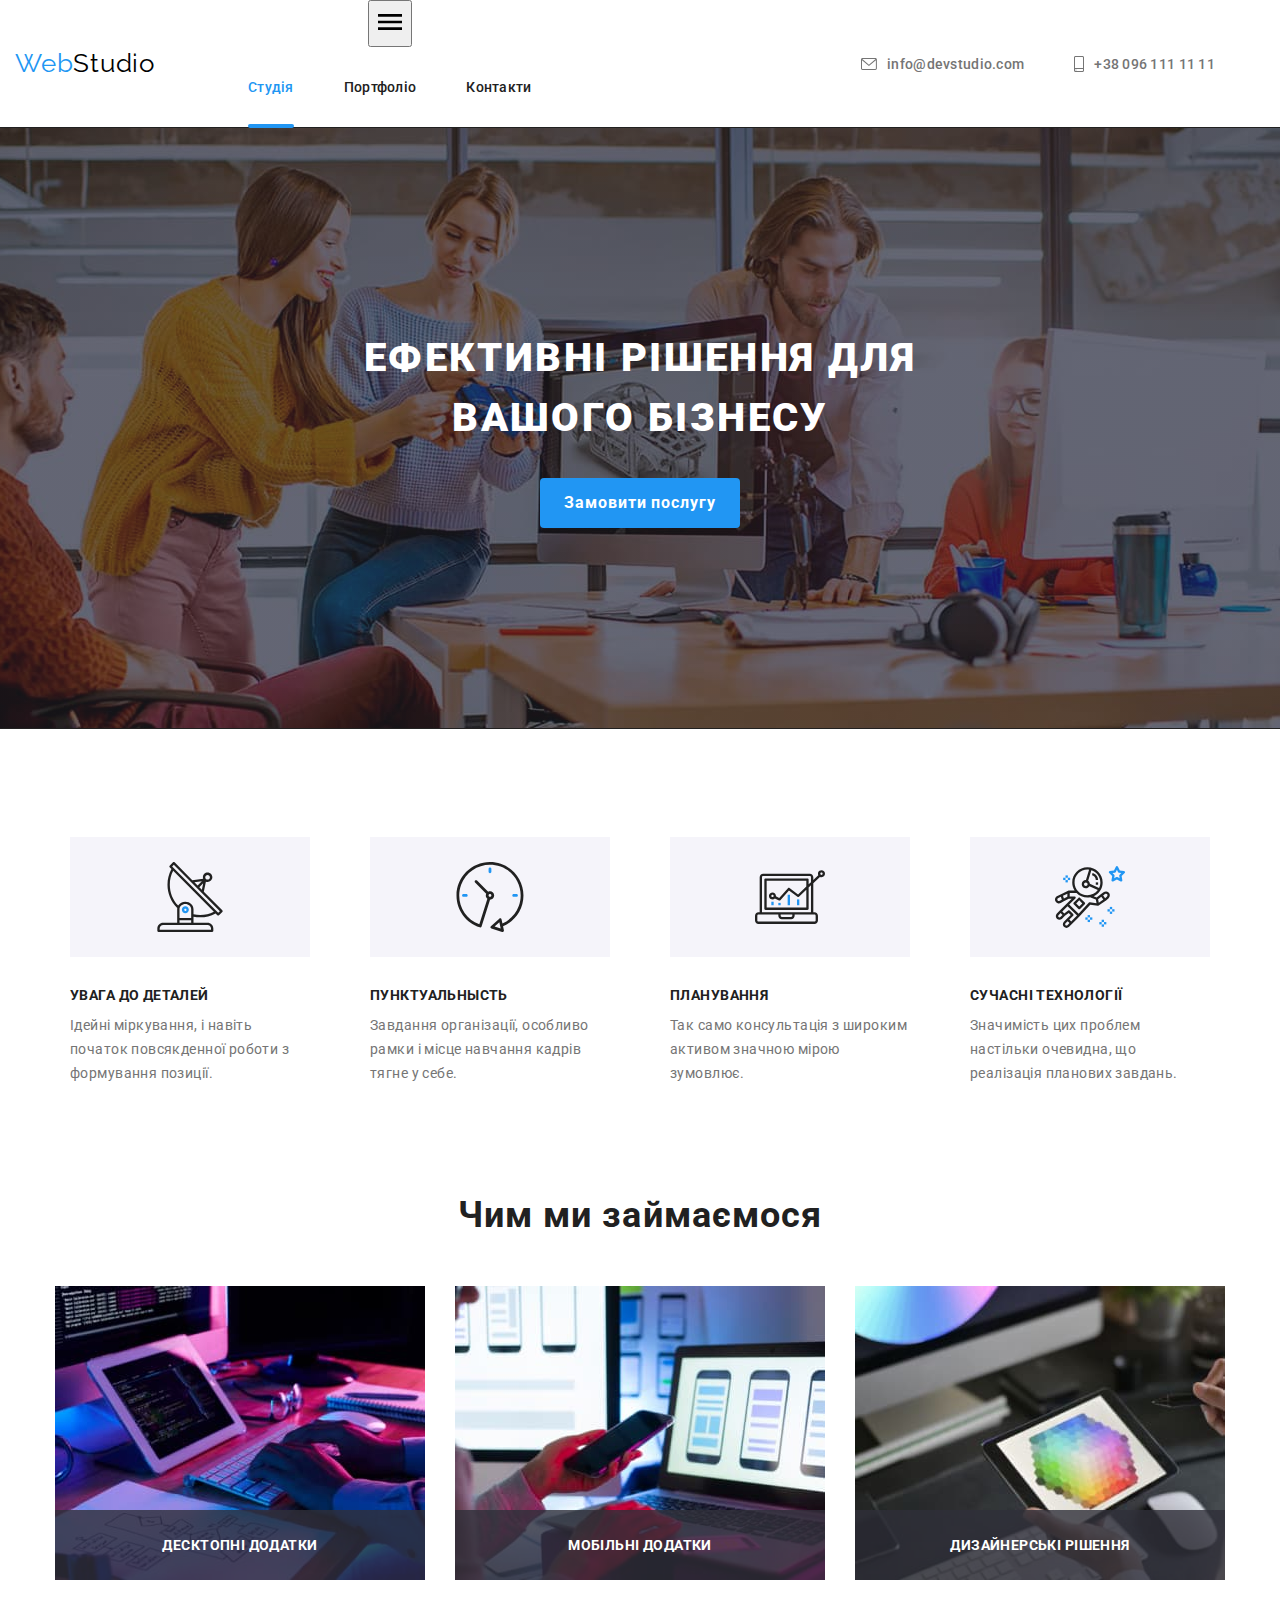
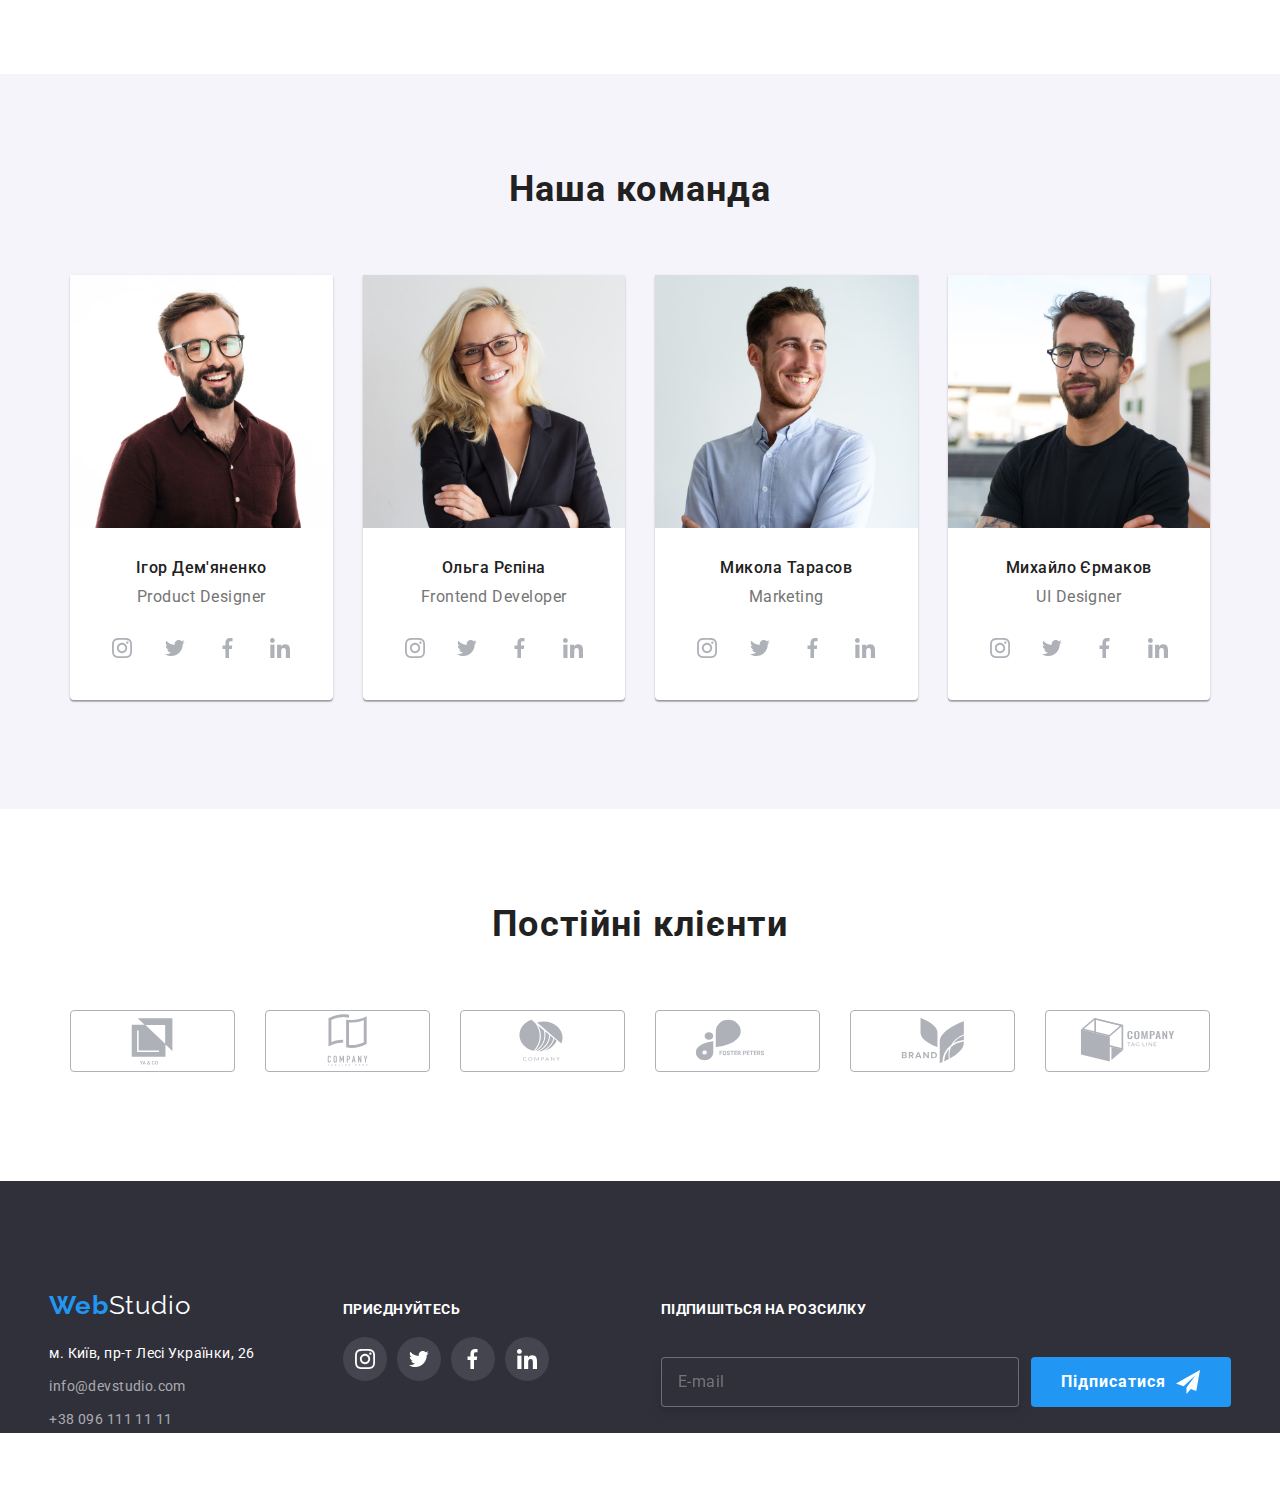
==== commit 6a524bd2: "111" ====
--- a/index.html
+++ b/index.html
@@ -22,12 +22,56 @@
             <div class="header__menu">
                 <a href="index.html" title="My page" lang="en" class="logo">Web<span class="logo__header">Studio</span></a>
                 <nav>
-                    <button class="menu-button">
-                        <svg width="40" height="40" aria-label="Перемикач мобыльного меню">
-                            <use class="icon-menu" href="./images/icomoon40/symbol-defs.svg#icon-menu_40px"></use>
-                            <use class="icon-close" href="./images/icomoon40/symbol-defs.svg#icon-close_40px"></use>
+                    <button class="menu-button" type="button" data-menu-open aria-expanded="false" aria-controls="mobile-menu">
+                        <svg width="40" height="40" aria-label="перемикач мобільного меню">
+                            <use class="menu-btn__icon" href="./images/icomoon40/symbol-defs.svg#icon-menu_40px"></use>
                         </svg>
                     </button>
+                    <div class="mob-menu is-hidden" data-menu>
+                        <button class="menu-close__btn" data-menu-close type="button">
+                            <svg width="40" height="40" aria-label="закриття мобільного меню">
+                                <use class="menu-btn__icon" href="./images/icomoon40/symbol-defs.svg#icon-close_40px"></use>
+                            </svg>
+                        </button>
+                        <nav class="mob-menu__navigation">
+                            <ul class="mob-menu__list list">
+                                <li class="mob-menu__item">
+                                    <a href="./index.html" class="mob-menu__link mob-menu__link--active">Студія</a>
+                                </li>
+                                <li class="mob-menu__item">
+                                    <a href="./portfolio.html" class="mob-menu__link">Портфоліо</a>
+                                </li>
+                                <li class="mob-menu__item">
+                                    <a href="" class="mob-menu__link">Контакти</a>
+                                </li>
+                            </ul>
+                        </nav>
+                        <ul class="mob-connect__list list">
+                            <li class="mob-connect__item">
+                                <a class="mob-tel__link" href="tel:+380961111111">
+                                    +38 096 111 11 11</a>
+                            </li>
+                            <li class="mob-mail__item">
+                                <a class="mob-connect__link" href="http://info@devstudio.com">
+                                    info@devstudio.com</a>
+                            </li>
+                        </ul>
+                        <ul class="mob-soc__list list">
+                            <li class="mob-soc__item">
+                                <a href="" class="mob-soc__link link" target="_blank" rel="noopener norefferer nofollow">Instagram</a>
+                            </li>
+                            <li class="mob-soc__item">
+                                <a href="" class="mob-soc__link link" target="_blank" rel="noopener norefferer nofollow">Twitter</a>
+                            </li>
+                            <li class="mob-soc__item">
+                                <a href="" class="mob-soc__link link" target="_blank" rel="noopener norefferer nofollow">Facebook</a>
+                            </li>
+                            <li class="mob-soc__item">
+                                <a href="" class="mob-soc__link link" target="_blank" rel="noopener norefferer nofollow">LinkedIn</a>
+                            </li>
+                        </ul>
+                    
+                    </div>
                     <ul class="header__list">
                         <li class="header__item"><a href="index.html" title="Studio" class="black active">Студія</a></li>
                         <li class="header__item"><a href="portfolio.html" title="Portfolio" class="black">Портфоліо</a></li>
@@ -291,6 +335,8 @@
             <button class="close" data-modal-close></button>
         </div>
     </div>
+    <script src="./js/forma.js"></script>
     <script src="./js/modal.js"></script>
+    <script src="./js/mobile-menu.js"></script>
 </body>
 </html>--- a/css/main.min.css
+++ b/css/main.min.css
@@ -1 +1 @@
-body{font-family:"Roboto",sans-serif;font-style:normal;font-weight:400;font-size:14px;text-align:center;text-decoration:none;background-color:#fff;color:#212121;text-decoration:none}@media screen and (min-width: 480px){body{overflow-x:hidden;width:100%}}*{margin:0px;padding:0px;-webkit-box-sizing:border-box;box-sizing:border-box}button{cursor:pointer;font-family:inherit}img{display:block;max-width:100%;height:auto}ul{list-style-type:none}li,a{text-decoration:none}.title{font-weight:700;font-size:36px;line-height:42px;text-align:center;letter-spacing:.03em;color:#212121;margin-bottom:50px}@media screen and (min-width: 480px){.section{padding:60px 0}}@media screen and (min-width: 768px){.section{padding:60px 0}}@media screen and (min-width: 1200px){.section{padding:94px 0}}.container{padding-left:15px;padding-right:15px;margin-left:auto;margin-right:auto;margin:0 auto}@media screen and (min-width: 480px){.container{max-width:480px}}@media screen and (min-width: 480px)and (min-width: 768px){.container{max-width:768px}}@media screen and (min-width: 480px)and (min-width: 1200px){.container{max-width:1200px}}.backdrop{position:fixed;top:0;left:0;width:100%;height:100%;background:rgba(0,0,0,.2);z-index:101}.backdrop.is-hidden{opacity:0;pointer-events:none}.modal{position:absolute;top:50%;left:50%;-webkit-transform:translate(-50%, -50%);transform:translate(-50%, -50%);min-height:581px;min-width:528px;background-color:#fff;-webkit-box-shadow:0px 1px 3px rgba(0,0,0,.12),0px 1px 1px rgba(0,0,0,.14),0px 2px 1px rgba(0,0,0,.2);box-shadow:0px 1px 3px rgba(0,0,0,.12),0px 1px 1px rgba(0,0,0,.14),0px 2px 1px rgba(0,0,0,.2);border-radius:4px}.modal__textarea{display:block;width:100%;height:120px;resize:none;padding:12px 16px;font-size:12px;line-height:14px;letter-spacing:.01em;color:#212121;cursor:pointer;margin-top:4px;border:1px solid rgba(33,33,33,.2);border-radius:4px;-webkit-transition:border 250ms cubic-bezier(0.4, 0, 0.2, 1);transition:border 250ms cubic-bezier(0.4, 0, 0.2, 1)}.modal__textarea:focus{border:1px solid #2196f3;border-radius:4px}.modal__textarea::-webkit-input-placeholder{color:rgba(117,117,117,.5)}.modal__textarea::-moz-placeholder{color:rgba(117,117,117,.5)}.modal__textarea:-ms-input-placeholder{color:rgba(117,117,117,.5)}.modal__textarea::-ms-input-placeholder{color:rgba(117,117,117,.5)}.modal__textarea::placeholder{color:rgba(117,117,117,.5)}.modal .modal__form{display:block;width:100%;height:581px;padding:40px;font-size:12px;line-height:14px;letter-spacing:.01em;color:#757575}.modal .modal__form .modal-text{font-weight:700;font-size:20px;line-height:23px;display:-webkit-box;display:-ms-flexbox;display:flex;-webkit-box-pack:center;-ms-flex-pack:center;justify-content:center;text-align:center;-webkit-box-align:center;-ms-flex-align:center;align-items:center;letter-spacing:.03em;color:#212121;margin-bottom:12px}.modal .modal__form .modal__label{display:-webkit-box;display:-ms-flexbox;display:flex;-webkit-box-orient:vertical;-webkit-box-direction:normal;-ms-flex-direction:column;flex-direction:column;text-align:left;-webkit-box-align:start;-ms-flex-align:start;align-items:flex-start;cursor:pointer;font-size:12px;line-height:14px;letter-spacing:.01em;color:#757575;margin-bottom:10px}.modal .modal__form .modal__label .modal__input-wrapper{position:relative;display:-webkit-box;display:-ms-flexbox;display:flex;width:100%;margin-top:4px;font-size:14px;line-height:24px;letter-spacing:.03em;color:#757575}.modal .modal__form .modal__label .modal__input-wrapper .modal-input{width:100%;height:40px;cursor:pointer;outline:none;border:1px solid rgba(33,33,33,.2);border-radius:4px;padding-left:42px;-webkit-transition:border 250ms cubic-bezier(0.4, 0, 0.2, 1);transition:border 250ms cubic-bezier(0.4, 0, 0.2, 1)}.modal .modal__form .modal__label .modal__input-wrapper .modal-input:focus{border:1px solid #2196f3;border-radius:4px}.modal .modal__form .modal__label .modal__input-wrapper .modal-input:focus-within{border:1px solid #2196f3;border-radius:4px}.modal .modal__form .modal__label .modal__input-wrapper .modal-input:focus~.modal-icon{fill:#2196f3}.modal .modal__icon{position:absolute;left:12px;top:50%;cursor:pointer;-webkit-transform:translateY(-50%);transform:translateY(-50%);-webkit-transition:fill 250ms cubic-bezier(0.4, 0, 0.2, 1);transition:fill 250ms cubic-bezier(0.4, 0, 0.2, 1)}.modal .checkbox{width:400px;height:24px;display:-webkit-box;display:-ms-flexbox;display:flex;margin:20px 0 0 12px;padding:0;-webkit-box-align:center;-ms-flex-align:center;align-items:center;cursor:pointer;font-size:14px;line-height:24px}.modal .checkbox__contract{color:#2196f3;margin-left:5px;text-decoration:underline}.modal .checkbox .modal-input-wrapper-checkbox{width:0}.modal .checkbox .checkbox-input{-moz-appearance:none;appearance:none;-webkit-appearance:none;position:absolute}.modal .checkbox .checkbox-custom-box{display:-webkit-box;display:-ms-flexbox;display:flex;-webkit-box-align:center;-ms-flex-align:center;align-items:center;-webkit-box-pack:center;-ms-flex-pack:center;justify-content:center;width:16px;height:15px;margin-right:8px;border:1.5px solid #212121;border-radius:2px;cursor:pointer;-webkit-transition:background 250ms cubic-bezier(0.4, 0, 0.2, 1),border-color 250ms cubic-bezier(0.4, 0, 0.2, 1);transition:background 250ms cubic-bezier(0.4, 0, 0.2, 1),border-color 250ms cubic-bezier(0.4, 0, 0.2, 1)}.modal .checkbox .checkbox-input:checked+.checkbox-custom-box{background:#2196f3;border-color:rgba(0,0,0,0)}.modal__form-button{width:200px;height:50px;background:#2196f3;border-radius:4px;border:none;font-weight:700;font-size:16px;line-height:30px;display:-webkit-box;display:-ms-flexbox;display:flex;-webkit-box-pack:center;-ms-flex-pack:center;justify-content:center;-webkit-box-align:center;-ms-flex-align:center;align-items:center;text-align:center;letter-spacing:.06em;color:#fff;-webkit-box-shadow:0px 4px 4px rgba(0,0,0,.15);box-shadow:0px 4px 4px rgba(0,0,0,.15);margin:auto;margin-top:30px;-webkit-transition:background 250ms cubic-bezier(0.4, 0, 0.2, 1);transition:background 250ms cubic-bezier(0.4, 0, 0.2, 1)}.modal__form-button:hover,.modal__form-button:focus{background:#188ce8;-webkit-box-shadow:0px 4px 4px rgba(0,0,0,.15);box-shadow:0px 4px 4px rgba(0,0,0,.15)}.close{position:absolute;width:30px;height:30px;right:8px;top:8px;background:#fff;background-image:url(../images/Vector.svg);background-repeat:no-repeat;background-size:10px;background-position:center;border-radius:50%;border:1px solid rgba(0,0,0,.1);cursor:pointer;-webkit-transition:background-image 250ms cubic-bezier(0.4, 0, 0.2, 1);transition:background-image 250ms cubic-bezier(0.4, 0, 0.2, 1)}.close:focus,.close:hover{background-image:url(../images/VectorBlu.svg)}.benefits{padding:60px 0;background-color:var(--white)}.benefits__box{display:-webkit-box;display:-ms-flexbox;display:flex;height:120px;background-size:contain;background-position:center;background-color:#f5f4fa;margin-bottom:30px;-webkit-box-pack:center;-ms-flex-pack:center;justify-content:center;-webkit-box-align:center;-ms-flex-align:center;align-items:center}.benefits__title{color:#212121;margin-bottom:10px;font-weight:700;font-size:14px;line-height:16px;letter-spacing:.03em;text-transform:uppercase;text-align:center}.benefits__description{line-height:24px;letter-spacing:.03em;color:#757575;line-height:24px;letter-spacing:.03em;text-align:left}.benefits__item{width:100%}@media screen and (min-width: 768px){.benefits__list{display:-webkit-box;display:-ms-flexbox;display:flex;-ms-flex-wrap:wrap;flex-wrap:wrap;-ms-flex-preferred-size:calc((100% - 30px)/2);flex-basis:calc((100% - 30px)/2)}.benefits__title{text-align:left}.benefits__description{line-height:24px;letter-spacing:.03em}.benefits__item{-ms-flex-wrap:wrap;flex-wrap:wrap;-ms-flex-preferred-size:calc((100% - 30px)/2);flex-basis:calc((100% - 30px)/2);padding:15px}}@media screen and (min-width: 1200px){.benefits{display:block;padding:94px 0px}.benefits__list{display:-webkit-box;display:-ms-flexbox;display:flex;-webkit-box-orient:horizontal;-webkit-box-direction:normal;-ms-flex-direction:row;flex-direction:row;-webkit-box-pack:justify;-ms-flex-pack:justify;justify-content:space-between}.benefits__title{text-align:left}.benefits__item{width:270px;-ms-flex-wrap:nowrap;flex-wrap:nowrap;-ms-flex-preferred-size:auto;flex-basis:auto}}.bisnes{color:#fff;background-image:-webkit-gradient(linear, left top, right top, from(rgba(47, 48, 58, 0.4)), to(rgba(47, 48, 58, 0.4))),url("../images/fon.jpg");background-image:linear-gradient(to right, rgba(47, 48, 58, 0.4), rgba(47, 48, 58, 0.4)),url("../images/fon.jpg");background-size:cover;background-position:center;background-repeat:no-repeat;-webkit-box-pack:center;-ms-flex-pack:center;justify-content:center;max-width:1600px;margin-left:auto;margin-right:auto;outline:1px solid #212121;padding:200px 0;padding:200px 0px}.bisnes__title{font-weight:900;font-size:40px;line-height:60px;text-align:center;letter-spacing:.06em;text-transform:uppercase;color:#fff;max-width:696px;margin:0 auto 30px}.bisnes__button{background-color:#2196f3;width:200px;height:50px;border-radius:4px;border:none;font-weight:700;font-size:16px;line-height:30px;display:-webkit-box;display:-ms-flexbox;display:flex;-webkit-box-pack:center;-ms-flex-pack:center;justify-content:center;-webkit-box-align:center;-ms-flex-align:center;align-items:center;text-align:center;letter-spacing:.06em;color:#fff;-webkit-transition:background-color 250ms cubic-bezier(0.4, 0, 0.2, 1);transition:background-color 250ms cubic-bezier(0.4, 0, 0.2, 1)}.bisnes__button:hover{background-color:#188ce8}.bisnes .container{display:-webkit-box;display:-ms-flexbox;display:flex;-webkit-box-align:center;-ms-flex-align:center;align-items:center;-webkit-box-orient:vertical;-webkit-box-direction:normal;-ms-flex-direction:column;flex-direction:column;-webkit-box-pack:center;-ms-flex-pack:center;justify-content:center}.direction{padding:94px 0px}.direction .filter{display:-webkit-box;display:-ms-flexbox;display:flex;-webkit-box-pack:center;-ms-flex-pack:center;justify-content:center;-ms-flex-wrap:wrap;flex-wrap:wrap;text-align:center;-webkit-box-align:center;-ms-flex-align:center;align-items:center;margin-bottom:50px}.direction .filter__button{padding:6px 22px;font-weight:500;font-size:16px;line-height:26px;text-align:center;letter-spacing:.03em;color:#212121;margin:4px;border:none;border-radius:4px;-webkit-transition:color 250ms cubic-bezier(0.4, 0, 0.2, 1),background-color 250ms cubic-bezier(0.4, 0, 0.2, 1),border-radius 250ms cubic-bezier(0.4, 0, 0.2, 1),-webkit-box-shadow 250ms cubic-bezier(0.4, 0, 0.2, 1);transition:color 250ms cubic-bezier(0.4, 0, 0.2, 1),background-color 250ms cubic-bezier(0.4, 0, 0.2, 1),border-radius 250ms cubic-bezier(0.4, 0, 0.2, 1),-webkit-box-shadow 250ms cubic-bezier(0.4, 0, 0.2, 1);transition:color 250ms cubic-bezier(0.4, 0, 0.2, 1),background-color 250ms cubic-bezier(0.4, 0, 0.2, 1),box-shadow 250ms cubic-bezier(0.4, 0, 0.2, 1),border-radius 250ms cubic-bezier(0.4, 0, 0.2, 1);transition:color 250ms cubic-bezier(0.4, 0, 0.2, 1),background-color 250ms cubic-bezier(0.4, 0, 0.2, 1),box-shadow 250ms cubic-bezier(0.4, 0, 0.2, 1),border-radius 250ms cubic-bezier(0.4, 0, 0.2, 1),-webkit-box-shadow 250ms cubic-bezier(0.4, 0, 0.2, 1)}.direction .filter__button:hover,.direction .filter__button:focus{background-color:#2196f3;color:#fff;-webkit-box-shadow:0px 3px 1px rgba(0,0,0,.1),0px 1px 2px rgba(0,0,0,.08),0px 2px 2px rgba(0,0,0,.12);box-shadow:0px 3px 1px rgba(0,0,0,.1),0px 1px 2px rgba(0,0,0,.08),0px 2px 2px rgba(0,0,0,.12);border-radius:4px}.clients{margin:0;padding:0;display:-webkit-box;display:-ms-flexbox;display:flex;-ms-flex-wrap:wrap;flex-wrap:wrap}.clients__link{width:100%;height:100%;display:-webkit-box;display:-ms-flexbox;display:flex;-webkit-box-align:center;-ms-flex-align:center;align-items:center;-webkit-box-pack:center;-ms-flex-pack:center;justify-content:center;border:1px solid #afb1b8;border-radius:4px;fill:#afb1b8;outline:none;-webkit-transition:fill 250ms cubic-bezier(0.4, 0, 0.2, 1),border 250ms cubic-bezier(0.4, 0, 0.2, 1);transition:fill 250ms cubic-bezier(0.4, 0, 0.2, 1),border 250ms cubic-bezier(0.4, 0, 0.2, 1)}.clients__link:hover,.clients__link:focus{fill:#2196f3;border:1px solid #2196f3}.clients__item{width:100%;-ms-flex-preferred-size:50%;flex-basis:50%;height:92px;padding:15px}@media screen and (min-width: 768px){.clients{display:-webkit-box;display:-ms-flexbox;display:flex;-webkit-box-pack:justify;-ms-flex-pack:justify;justify-content:space-between;margin:0;padding:0}.clients__item{display:-webkit-box;display:-ms-flexbox;display:flex;-ms-flex-preferred-size:33.3333333333%;flex-basis:33.3333333333%;height:92px}}@media screen and (min-width: 1200px){.clients{display:-webkit-box;display:-ms-flexbox;display:flex;-webkit-box-pack:justify;-ms-flex-pack:justify;justify-content:space-between;-ms-flex-wrap:nowrap;flex-wrap:nowrap;margin:0;padding:0}.clients__item{display:-webkit-box;display:-ms-flexbox;display:flex;width:calc(16.6666666667% - 25px);height:92px}}.direction{padding:94px 0px}.footer{height:603px;background-color:#2f303a;text-align:center}.footer__title{font-weight:700;font-size:14px;line-height:16px;letter-spacing:.03em;text-transform:uppercase;color:#fff}.footer .container{padding:60px 0px;-webkit-box-align:baseline;-ms-flex-align:baseline;align-items:baseline}.footer-contacts{-webkit-transition:color 250ms cubic-bezier(0.4, 0, 0.2, 1);transition:color 250ms cubic-bezier(0.4, 0, 0.2, 1);padding-bottom:60px}.footer-contacts__item{margin-bottom:9px}.footer-contacts__item:nth-last-of-type(1){margin-bottom:0}.footer-contacts__google{line-height:24px;letter-spacing:.03em;color:#fff;text-align:center;text-decoration:none;font-style:normal;-webkit-transition:color 250ms cubic-bezier(0.4, 0, 0.2, 1);transition:color 250ms cubic-bezier(0.4, 0, 0.2, 1)}.footer-contacts__google:hover,.footer-contacts__google:focus{color:#2196f3}.footer-contacts__info{line-height:24px;letter-spacing:.03em;color:rgba(255,255,255,.6);margin:0px;text-decoration:none;font-style:normal}.footer-contacts__info:focus,.footer-contacts__info:hover{color:#2196f3}.footer-contacts .footer .logo{margin-bottom:20px}@media screen and (min-width: 768px){.footer{height:463px;text-align:left}.footer .container{padding:30px;display:-webkit-box;display:-ms-flexbox;display:flex;-webkit-box-orient:horizontal;-webkit-box-direction:normal;-ms-flex-direction:row;flex-direction:row;-ms-flex-pack:distribute;justify-content:space-around;-ms-flex-wrap:wrap;flex-wrap:wrap;-ms-flex-preferred-size:calc((100% - 30px)/2);flex-basis:calc((100% - 30px)/2)}.footer-contacts{padding-bottom:0;-webkit-transition:color 250ms cubic-bezier(0.4, 0, 0.2, 1);transition:color 250ms cubic-bezier(0.4, 0, 0.2, 1)}.footer .logo{margin-bottom:20px}}@media screen and (min-width: 1200px){.footer{height:252px;text-align:left;display:list-item}.footer__title{font-weight:700;font-size:14px;line-height:16px;letter-spacing:.03em;text-transform:uppercase;color:#fff}.footer .container{padding:60px 0px;display:-webkit-box;display:-ms-flexbox;display:flex;-webkit-box-align:baseline;-ms-flex-align:baseline;align-items:baseline}.footer-contacts{padding-bottom:0;-webkit-transition:color 250ms cubic-bezier(0.4, 0, 0.2, 1);transition:color 250ms cubic-bezier(0.4, 0, 0.2, 1)}.footer-contacts__item{margin-bottom:9px}.footer-contacts__item:nth-last-of-type(1){margin-bottom:0}.footer-contacts__google{line-height:24px;letter-spacing:.03em;color:#fff;text-decoration:none;font-style:normal;-webkit-transition:color 250ms cubic-bezier(0.4, 0, 0.2, 1);transition:color 250ms cubic-bezier(0.4, 0, 0.2, 1)}.footer-contacts__info{line-height:24px;letter-spacing:.03em;color:rgba(255,255,255,.6);margin:0px;text-decoration:none;font-style:normal}.footer .logo{margin-bottom:20px}}.header{border-bottom:1px solid #ececec}.header__list{display:none}@media screen and (min-width: 768px){.header__list{display:-webkit-box;display:-ms-flexbox;display:flex;-webkit-box-pack:justify;-ms-flex-pack:justify;justify-content:space-between;gap:50px}}@media(min-width: 769px)and (max-width: 1200px){.header__list{display:-webkit-box;display:-ms-flexbox;display:flex;-webkit-box-pack:justify;-ms-flex-pack:justify;justify-content:space-between;-webkit-box-align:center;-ms-flex-align:center;align-items:center}}.header__item{text-decoration:none}.header__menu{display:-webkit-box;display:-ms-flexbox;display:flex;-webkit-box-align:center;-ms-flex-align:center;align-items:center}.header__contact{display:none}.header__contact-link{font-weight:500;line-height:16px;letter-spacing:.02em;color:#757575;text-decoration:none;display:-webkit-box;display:-ms-flexbox;display:flex;font-style:normal;-webkit-box-align:center;-ms-flex-align:center;align-items:center;fill:currentColor;-webkit-transition:color 250ms cubic-bezier(0.4, 0, 0.2, 1);transition:color 250ms cubic-bezier(0.4, 0, 0.2, 1)}.header__contact-link:focus,.header__contact-link:hover{color:#2196f3}@media screen and (min-width: 768px){.header__contact{display:-webkit-box;display:-ms-flexbox;display:flex;-webkit-box-orient:vertical;-webkit-box-direction:normal;-ms-flex-direction:column;flex-direction:column;-webkit-box-align:start;-ms-flex-align:start;align-items:flex-start;-webkit-box-pack:justify;-ms-flex-pack:justify;justify-content:space-between;-webkit-box-align:center;-ms-flex-align:center;align-items:center;gap:0;padding:0 0 10px 0}}@media screen and (min-width: 1200px){.header__contact{display:-webkit-box;display:-ms-flexbox;display:flex;-webkit-box-align:start;-ms-flex-align:start;align-items:flex-start;-webkit-box-orient:horizontal;-webkit-box-direction:normal;-ms-flex-direction:row;flex-direction:row;-webkit-box-pack:justify;-ms-flex-pack:justify;justify-content:space-between;-webkit-box-align:center;-ms-flex-align:center;align-items:center;padding:32px 0;gap:50px}}.menu-button{display:-webkit-inline-box;display:-ms-inline-flexbox;display:inline-flex;margin:0;padding:0;border:none;background-color:rgba(0,0,0,0);fill:#000}@media screen and (min-width: 767px){.menu-button{display:none}}.menu-button .icon-close{display:none}.header .container{display:-webkit-box;display:-ms-flexbox;display:flex;-webkit-box-pack:justify;-ms-flex-pack:justify;justify-content:space-between;-webkit-box-align:center;-ms-flex-align:center;align-items:center}@media screen and (min-width: 480px){.header .container{display:-webkit-box;display:-ms-flexbox;display:flex;-webkit-box-pack:justify;-ms-flex-pack:justify;justify-content:space-between;margin:0 15px;padding:0}}.black{position:relative;color:#212121;font-weight:500;line-height:16px;letter-spacing:.02em;margin:auto;font-style:normal;display:block;padding:32px 0px;-webkit-transition:color 250ms cubic-bezier(0.4, 0, 0.2, 1);transition:color 250ms cubic-bezier(0.4, 0, 0.2, 1)}.black:focus,.black:hover{color:#2196f3;fill:#2196f3}.icon-header{margin-right:10px}.active{color:#2196f3}.active::after{content:"";position:absolute;display:block;width:100%;height:4px;background:#2196f3;border-radius:2px;bottom:-1px}.header .logo{margin:24px 93px 24px 0}.join{color:#fff;font-style:normal;display:-webkit-inline-box;display:-ms-inline-flexbox;display:inline-flex;-webkit-box-orient:vertical;-webkit-box-direction:normal;-ms-flex-direction:column;flex-direction:column;text-transform:uppercase;width:206px;height:80px}@media screen and (min-width: 768px){.join{margin-left:70px}}@media screen and (min-width: 1200px){.join{margin-left:70px}}.logo{font-family:"Raleway",sans-serif;letter-spacing:.03em;font-size:26px;line-height:31px;color:#2196f3;text-decoration:none}.logo__footer{color:#fff}.logo__header{color:#000}@media screen and (min-width: 480px){.footer .logo{display:-webkit-box;display:-ms-flexbox;display:flex;-webkit-box-pack:center;-ms-flex-pack:center;justify-content:center;-webkit-box-align:center;-ms-flex-align:center;align-items:center;margin-right:0;margin-bottom:20px}}@media screen and (min-width: 768px){.logo{margin-right:93px}.footer .logo{display:block}}@media screen and (min-width: 1200px){.logo{margin-right:93px}.footer .logo{display:block}}.project-list{display:-webkit-box;display:-ms-flexbox;display:flex;-ms-flex-wrap:wrap;flex-wrap:wrap;text-align:left}.project{max-width:370px;margin-right:30px;margin-bottom:30px}.project:nth-child(3n){margin-right:0px}.project:nth-last-child(-n+3){margin-bottom:0px}.project__link{display:block;border:1px solid #eee;background-color:#fff;-webkit-box-sizing:border-box;box-sizing:border-box;position:relative;overflow:hidden;-webkit-transition:background-color 250ms cubic-bezier(0.4, 0, 0.2, 1),border 250ms cubic-bezier(0.4, 0, 0.2, 1),-webkit-box-shadow 250ms cubic-bezier(0.4, 0, 0.2, 1);transition:background-color 250ms cubic-bezier(0.4, 0, 0.2, 1),border 250ms cubic-bezier(0.4, 0, 0.2, 1),-webkit-box-shadow 250ms cubic-bezier(0.4, 0, 0.2, 1);transition:background-color 250ms cubic-bezier(0.4, 0, 0.2, 1),border 250ms cubic-bezier(0.4, 0, 0.2, 1),box-shadow 250ms cubic-bezier(0.4, 0, 0.2, 1);transition:background-color 250ms cubic-bezier(0.4, 0, 0.2, 1),border 250ms cubic-bezier(0.4, 0, 0.2, 1),box-shadow 250ms cubic-bezier(0.4, 0, 0.2, 1),-webkit-box-shadow 250ms cubic-bezier(0.4, 0, 0.2, 1)}.project__link:hover .project__overlay,.project__link:focus .project__overlay{color:#fff;-webkit-transform:translateY(0%);transform:translateY(0%)}.project__image-container{position:relative;overflow:hidden}.project__overlay{position:absolute;top:0;left:0;display:-webkit-box;display:-ms-flexbox;display:flex;-webkit-box-align:center;-ms-flex-align:center;align-items:center;width:100%;height:100%;padding:24px;margin:0;-webkit-box-sizing:border-box;box-sizing:border-box;font-size:18px;line-height:28px;letter-spacing:.03em;color:#fff;background:rgba(33,150,243,.9);-webkit-transform:translateY(101%);transform:translateY(101%);-webkit-transition:-webkit-transform 250ms cubic-bezier(0.4, 0, 0.2, 1);transition:-webkit-transform 250ms cubic-bezier(0.4, 0, 0.2, 1);transition:transform 250ms cubic-bezier(0.4, 0, 0.2, 1);transition:transform 250ms cubic-bezier(0.4, 0, 0.2, 1), -webkit-transform 250ms cubic-bezier(0.4, 0, 0.2, 1)}.project__text-container{padding:24px 20px}.project__title{font-weight:700;font-size:18px;line-height:36px;letter-spacing:.06em;color:#212121;line-height:2.25em;padding:0}.project__text{font-size:16px;line-height:30px;letter-spacing:.03em;color:#757575}.socials{display:-webkit-box;display:-ms-flexbox;display:flex;-webkit-box-pack:justify;-ms-flex-pack:justify;justify-content:space-between;margin-top:20px}.socials__link{height:44px;width:44px;display:-webkit-box;display:-ms-flexbox;display:flex;-ms-flex-line-pack:center;align-content:center;-ms-flex-pack:distribute;justify-content:space-around;-webkit-box-align:center;-ms-flex-align:center;align-items:center;border-radius:50%;fill:#afb1b8;margin:0px;padding:0px;-webkit-transition:background-color 250ms cubic-bezier(0.4, 0, 0.2, 1);transition:background-color 250ms cubic-bezier(0.4, 0, 0.2, 1)}.socials__link:hover,.socials__link:focus{background-color:#2196f3;fill:#fff}.socials__image{height:20px;width:20px}.socials__image:hover,.socials__image:focus{fill:#fff}.socials__link--dark{background:rgba(255,255,255,.1)}.socials__image--dark{fill:#fff}.subscription{width:100%;height:86px;display:-webkit-box;display:-ms-flexbox;display:flex;-webkit-box-orient:vertical;-webkit-box-direction:normal;-ms-flex-direction:column;flex-direction:column;margin-top:60px;-webkit-box-align:center;-ms-flex-align:center;align-items:center}.subscription__footer-form{display:-webkit-box;display:-ms-flexbox;display:flex;-webkit-box-orient:vertical;-webkit-box-direction:normal;-ms-flex-direction:column;flex-direction:column;-webkit-box-align:center;-ms-flex-align:center;align-items:center}.subscription__input{width:358px;height:50px;font-size:16px;line-height:20px;padding-left:16px;display:-webkit-box;display:-ms-flexbox;display:flex;-webkit-box-align:center;-ms-flex-align:center;align-items:center;letter-spacing:.03em;color:rgba(255,255,255,.6);background-color:#2f303a;border:1px solid rgba(255,255,255,.3);-webkit-filter:drop-shadow(0px 4px 4px rgba(0, 0, 0, 0.15));filter:drop-shadow(0px 4px 4px rgba(0, 0, 0, 0.15));border-radius:4px;margin:20px 0}.subscription__button{width:200px;height:50px;font-weight:700;font-size:16px;line-height:30px;display:-webkit-box;display:-ms-flexbox;display:flex;-webkit-box-pack:center;-ms-flex-pack:center;justify-content:center;-webkit-box-align:center;-ms-flex-align:center;align-items:center;text-align:center;letter-spacing:.06em;color:#fff;background:#2196f3;fill:var(--white);margin-left:12px;border-radius:4px;border:none;-webkit-transition:background-color 250ms cubic-bezier(0.4, 0, 0.2, 1);transition:background-color 250ms cubic-bezier(0.4, 0, 0.2, 1)}.subscription__button:hover,.subscription__button:focus{background-color:#188ce8}.subscription__button-submit{margin-left:10px}@media screen and (min-width: 768px){.subscription{width:570px;height:86px;display:-webkit-box;display:-ms-flexbox;display:flex;-webkit-box-orient:vertical;-webkit-box-direction:normal;-ms-flex-direction:column;flex-direction:column}.subscription__footer-form{margin-top:20px;display:-webkit-box;display:-ms-flexbox;display:flex}.subscription__input{width:450px;height:50px;font-size:16px;line-height:20px;padding-left:16px;display:-webkit-box;display:-ms-flexbox;display:flex;-webkit-box-align:center;-ms-flex-align:center;align-items:center;letter-spacing:.03em;color:rgba(255,255,255,.6);background-color:#2f303a;border:1px solid rgba(255,255,255,.3);-webkit-filter:drop-shadow(0px 4px 4px rgba(0, 0, 0, 0.15));filter:drop-shadow(0px 4px 4px rgba(0, 0, 0, 0.15));border-radius:4px;margin-bottom:20px}.subscription__button{width:200px;height:50px;font-weight:700;font-size:16px;line-height:30px;display:-webkit-box;display:-ms-flexbox;display:flex;-webkit-box-pack:center;-ms-flex-pack:center;justify-content:center;-webkit-box-align:center;-ms-flex-align:center;align-items:center;text-align:center;letter-spacing:.06em;color:#fff;background:#2196f3;fill:var(--white);margin-left:12px;border-radius:4px;border:none;-webkit-transition:background-color 250ms cubic-bezier(0.4, 0, 0.2, 1);transition:background-color 250ms cubic-bezier(0.4, 0, 0.2, 1)}.subscription__button-submit{margin-left:10px}}@media screen and (min-width: 1200px){.subscription{width:570px;height:86px;display:-webkit-box;display:-ms-flexbox;display:flex;-webkit-box-orient:vertical;-webkit-box-direction:normal;-ms-flex-direction:column;flex-direction:column;-webkit-box-align:start;-ms-flex-align:start;align-items:flex-start;margin-left:93px}.subscription__footer-form{margin-top:20px;display:-webkit-box;display:-ms-flexbox;display:flex;-webkit-box-orient:horizontal;-webkit-box-direction:normal;-ms-flex-direction:row;flex-direction:row}.subscription__input{width:358px;height:50px;font-size:16px;line-height:20px;padding-left:16px;display:-webkit-box;display:-ms-flexbox;display:flex;-webkit-box-align:center;-ms-flex-align:center;align-items:center;letter-spacing:.03em;color:rgba(255,255,255,.6);background-color:#2f303a;border:1px solid rgba(255,255,255,.3);-webkit-filter:drop-shadow(0px 4px 4px rgba(0, 0, 0, 0.15));filter:drop-shadow(0px 4px 4px rgba(0, 0, 0, 0.15));border-radius:4px}.subscription__button{width:200px;height:50px;font-weight:700;font-size:16px;line-height:30px;display:-webkit-box;display:-ms-flexbox;display:flex;-webkit-box-pack:center;-ms-flex-pack:center;justify-content:center;-webkit-box-align:center;-ms-flex-align:center;align-items:center;text-align:center;letter-spacing:.06em;color:#fff;background:#2196f3;fill:var(--white);margin-left:12px;border-radius:4px;border:none;-webkit-transition:background-color 250ms cubic-bezier(0.4, 0, 0.2, 1);transition:background-color 250ms cubic-bezier(0.4, 0, 0.2, 1)}.subscription__button-submit{margin-left:10px}}.team{background-color:#f5f4fa;padding:60px 15px}.team .team-list{-webkit-box-pack:center;-ms-flex-pack:center;justify-content:center;width:100%}.team .employee{background:#fff;-webkit-box-shadow:0px 1px 3px rgba(0,0,0,.12),0px 1px 1px rgba(0,0,0,.14),0px 2px 1px rgba(0,0,0,.2);box-shadow:0px 1px 3px rgba(0,0,0,.12),0px 1px 1px rgba(0,0,0,.14),0px 2px 1px rgba(0,0,0,.2);border-radius:0px 0px 4px 4px;font-size:16px;line-height:19px;display:-webkit-box;display:-ms-flexbox;display:flex;-webkit-box-orient:vertical;-webkit-box-direction:normal;-ms-flex-direction:column;flex-direction:column;-webkit-box-pack:center;-ms-flex-pack:center;justify-content:center;-webkit-box-align:center;-ms-flex-align:center;align-items:center}.team .employee-box{padding:30px}.team .employee-box__direction{font-size:16px;line-height:19px;text-align:center;letter-spacing:.03em;color:#757575}.team .employee-box__name{color:#212121;font-weight:500;font-size:16px;line-height:19px;text-align:center;letter-spacing:.03em;margin-bottom:10px}@media screen and (min-width: 768px){.team .team-list{width:768px;-ms-flex-wrap:wrap;flex-wrap:wrap;-ms-flex-preferred-size:calc((100% - 30px)/2);flex-basis:calc((100% - 30px)/2);display:-webkit-box;display:-ms-flexbox;display:flex}.team .employee{display:-webkit-box;display:-ms-flexbox;display:flex;margin:15px}.team .employee-box{padding:30px}}@media screen and (min-width: 1200px){.team{padding:94px 0px}.team .team-list{-webkit-box-pack:justify;-ms-flex-pack:justify;justify-content:space-between;display:-webkit-box;display:-ms-flexbox;display:flex;-webkit-box-orient:horizontal;-webkit-box-direction:normal;-ms-flex-direction:row;flex-direction:row;width:100%;-ms-flex-wrap:nowrap;flex-wrap:nowrap}.team .employee{width:270px;display:block;padding:0}.team .employee-box{padding:30px}}.work{padding-top:0px;padding-bottom:94px}@media screen and (max-width: 1200px){.work{display:none}}.work__list{display:-webkit-box;display:-ms-flexbox;display:flex;-webkit-box-pack:justify;-ms-flex-pack:justify;justify-content:space-between}.work__item{position:relative}.work__box{position:absolute;display:-webkit-box;display:-ms-flexbox;display:flex;-webkit-box-align:center;-ms-flex-align:center;align-items:center;-webkit-box-pack:center;-ms-flex-pack:center;justify-content:center;width:100%;height:70px;bottom:0;font-weight:700;font-size:14px;line-height:16px;text-align:center;letter-spacing:.03em;text-transform:uppercase;color:#fff;background:rgba(47,48,58,.8)}/*# sourceMappingURL=main.min.css.map */+body{font-family:"Roboto",sans-serif;font-style:normal;font-weight:400;font-size:14px;text-align:center;text-decoration:none;background-color:#fff;color:#212121;text-decoration:none}@media screen and (min-width: 480px){body{overflow-x:hidden;width:100%}}*{margin:0px;padding:0px;-webkit-box-sizing:border-box;box-sizing:border-box}button{cursor:pointer;font-family:inherit}img{display:block;max-width:100%;height:auto}ul{list-style-type:none}li,a{text-decoration:none}.title{font-weight:700;font-size:36px;line-height:42px;text-align:center;letter-spacing:.03em;color:#212121;margin-bottom:50px}@media screen and (min-width: 480px){.section{padding:60px 0}}@media screen and (min-width: 768px){.section{padding:60px 0}}@media screen and (min-width: 1200px){.section{padding:94px 0}}.container{padding-left:15px;padding-right:15px;margin-left:auto;margin-right:auto;margin:0 auto}@media screen and (min-width: 480px){.container{max-width:480px}}@media screen and (min-width: 480px)and (min-width: 768px){.container{max-width:768px}}@media screen and (min-width: 480px)and (min-width: 1200px){.container{max-width:1200px}}.backdrop{position:fixed;top:0;left:0;width:100%;height:100%;background:rgba(0,0,0,.2);z-index:101}.backdrop.is-hidden{opacity:0;pointer-events:none}.modal{position:absolute;top:50%;left:50%;-webkit-transform:translate(-50%, -50%);transform:translate(-50%, -50%);min-height:581px;min-width:528px;background-color:#fff;-webkit-box-shadow:0px 1px 3px rgba(0,0,0,.12),0px 1px 1px rgba(0,0,0,.14),0px 2px 1px rgba(0,0,0,.2);box-shadow:0px 1px 3px rgba(0,0,0,.12),0px 1px 1px rgba(0,0,0,.14),0px 2px 1px rgba(0,0,0,.2);border-radius:4px}.modal__textarea{display:block;width:100%;height:120px;resize:none;padding:12px 16px;font-size:12px;line-height:14px;letter-spacing:.01em;color:#212121;cursor:pointer;margin-top:4px;border:1px solid rgba(33,33,33,.2);border-radius:4px;-webkit-transition:border 250ms cubic-bezier(0.4, 0, 0.2, 1);transition:border 250ms cubic-bezier(0.4, 0, 0.2, 1)}.modal__textarea:focus{border:1px solid #2196f3;border-radius:4px}.modal__textarea::-webkit-input-placeholder{color:rgba(117,117,117,.5)}.modal__textarea::-moz-placeholder{color:rgba(117,117,117,.5)}.modal__textarea:-ms-input-placeholder{color:rgba(117,117,117,.5)}.modal__textarea::-ms-input-placeholder{color:rgba(117,117,117,.5)}.modal__textarea::placeholder{color:rgba(117,117,117,.5)}.modal .modal__form{display:block;width:100%;height:581px;padding:40px;font-size:12px;line-height:14px;letter-spacing:.01em;color:#757575}.modal .modal__form .modal-text{font-weight:700;font-size:20px;line-height:23px;display:-webkit-box;display:-ms-flexbox;display:flex;-webkit-box-pack:center;-ms-flex-pack:center;justify-content:center;text-align:center;-webkit-box-align:center;-ms-flex-align:center;align-items:center;letter-spacing:.03em;color:#212121;margin-bottom:12px}.modal .modal__form .modal__label{display:-webkit-box;display:-ms-flexbox;display:flex;-webkit-box-orient:vertical;-webkit-box-direction:normal;-ms-flex-direction:column;flex-direction:column;text-align:left;-webkit-box-align:start;-ms-flex-align:start;align-items:flex-start;cursor:pointer;font-size:12px;line-height:14px;letter-spacing:.01em;color:#757575;margin-bottom:10px}.modal .modal__form .modal__label .modal__input-wrapper{position:relative;display:-webkit-box;display:-ms-flexbox;display:flex;width:100%;margin-top:4px;font-size:14px;line-height:24px;letter-spacing:.03em;color:#757575}.modal .modal__form .modal__label .modal__input-wrapper .modal-input{width:100%;height:40px;cursor:pointer;outline:none;border:1px solid rgba(33,33,33,.2);border-radius:4px;padding-left:42px;-webkit-transition:border 250ms cubic-bezier(0.4, 0, 0.2, 1);transition:border 250ms cubic-bezier(0.4, 0, 0.2, 1)}.modal .modal__form .modal__label .modal__input-wrapper .modal-input:focus{border:1px solid #2196f3;border-radius:4px}.modal .modal__form .modal__label .modal__input-wrapper .modal-input:focus-within{border:1px solid #2196f3;border-radius:4px}.modal .modal__form .modal__label .modal__input-wrapper .modal-input:focus~.modal-icon{fill:#2196f3}.modal .modal__icon{position:absolute;left:12px;top:50%;cursor:pointer;-webkit-transform:translateY(-50%);transform:translateY(-50%);-webkit-transition:fill 250ms cubic-bezier(0.4, 0, 0.2, 1);transition:fill 250ms cubic-bezier(0.4, 0, 0.2, 1)}.modal .checkbox{width:400px;height:24px;display:-webkit-box;display:-ms-flexbox;display:flex;margin:20px 0 0 12px;padding:0;-webkit-box-align:center;-ms-flex-align:center;align-items:center;cursor:pointer;font-size:14px;line-height:24px}.modal .checkbox__contract{color:#2196f3;margin-left:5px;text-decoration:underline}.modal .checkbox .modal-input-wrapper-checkbox{width:0}.modal .checkbox .checkbox-input{-moz-appearance:none;appearance:none;-webkit-appearance:none;position:absolute}.modal .checkbox .checkbox-custom-box{display:-webkit-box;display:-ms-flexbox;display:flex;-webkit-box-align:center;-ms-flex-align:center;align-items:center;-webkit-box-pack:center;-ms-flex-pack:center;justify-content:center;width:16px;height:15px;margin-right:8px;border:1.5px solid #212121;border-radius:2px;cursor:pointer;-webkit-transition:background 250ms cubic-bezier(0.4, 0, 0.2, 1),border-color 250ms cubic-bezier(0.4, 0, 0.2, 1);transition:background 250ms cubic-bezier(0.4, 0, 0.2, 1),border-color 250ms cubic-bezier(0.4, 0, 0.2, 1)}.modal .checkbox .checkbox-input:checked+.checkbox-custom-box{background:#2196f3;border-color:rgba(0,0,0,0)}.modal__form-button{width:200px;height:50px;background:#2196f3;border-radius:4px;border:none;font-weight:700;font-size:16px;line-height:30px;display:-webkit-box;display:-ms-flexbox;display:flex;-webkit-box-pack:center;-ms-flex-pack:center;justify-content:center;-webkit-box-align:center;-ms-flex-align:center;align-items:center;text-align:center;letter-spacing:.06em;color:#fff;-webkit-box-shadow:0px 4px 4px rgba(0,0,0,.15);box-shadow:0px 4px 4px rgba(0,0,0,.15);margin:auto;margin-top:30px;-webkit-transition:background 250ms cubic-bezier(0.4, 0, 0.2, 1);transition:background 250ms cubic-bezier(0.4, 0, 0.2, 1)}.modal__form-button:hover,.modal__form-button:focus{background:#188ce8;-webkit-box-shadow:0px 4px 4px rgba(0,0,0,.15);box-shadow:0px 4px 4px rgba(0,0,0,.15)}.close{position:absolute;width:30px;height:30px;right:8px;top:8px;background:#fff;background-image:url(../images/Vector.svg);background-repeat:no-repeat;background-size:10px;background-position:center;border-radius:50%;border:1px solid rgba(0,0,0,.1);cursor:pointer;-webkit-transition:background-image 250ms cubic-bezier(0.4, 0, 0.2, 1);transition:background-image 250ms cubic-bezier(0.4, 0, 0.2, 1)}.close:focus,.close:hover{background-image:url(../images/VectorBlu.svg)}.benefits{padding:60px 0;background-color:var(--white)}.benefits__box{display:-webkit-box;display:-ms-flexbox;display:flex;height:120px;background-size:contain;background-position:center;background-color:#f5f4fa;margin-bottom:30px;-webkit-box-pack:center;-ms-flex-pack:center;justify-content:center;-webkit-box-align:center;-ms-flex-align:center;align-items:center}.benefits__title{color:#212121;margin-bottom:10px;font-weight:700;font-size:14px;line-height:16px;letter-spacing:.03em;text-transform:uppercase;text-align:center}.benefits__description{line-height:24px;letter-spacing:.03em;color:#757575;line-height:24px;letter-spacing:.03em;text-align:left}.benefits__item{width:100%}@media screen and (min-width: 768px){.benefits__list{display:-webkit-box;display:-ms-flexbox;display:flex;-ms-flex-wrap:wrap;flex-wrap:wrap;-ms-flex-preferred-size:calc((100% - 30px)/2);flex-basis:calc((100% - 30px)/2)}.benefits__title{text-align:left}.benefits__description{line-height:24px;letter-spacing:.03em}.benefits__item{-ms-flex-wrap:wrap;flex-wrap:wrap;-ms-flex-preferred-size:calc((100% - 30px)/2);flex-basis:calc((100% - 30px)/2);padding:15px}}@media screen and (min-width: 1200px){.benefits{display:block;padding:94px 0px}.benefits__list{display:-webkit-box;display:-ms-flexbox;display:flex;-webkit-box-orient:horizontal;-webkit-box-direction:normal;-ms-flex-direction:row;flex-direction:row;-webkit-box-pack:justify;-ms-flex-pack:justify;justify-content:space-between}.benefits__title{text-align:left}.benefits__item{width:270px;-ms-flex-wrap:nowrap;flex-wrap:nowrap;-ms-flex-preferred-size:auto;flex-basis:auto}}.bisnes{color:#fff;background-image:-webkit-gradient(linear, left top, right top, from(rgba(47, 48, 58, 0.4)), to(rgba(47, 48, 58, 0.4))),url("../images/fon.jpg");background-image:linear-gradient(to right, rgba(47, 48, 58, 0.4), rgba(47, 48, 58, 0.4)),url("../images/fon.jpg");background-size:cover;background-position:center;background-repeat:no-repeat;-webkit-box-pack:center;-ms-flex-pack:center;justify-content:center;max-width:1600px;margin-left:auto;margin-right:auto;outline:1px solid #212121;padding:200px 0;padding:200px 0px}.bisnes__title{font-weight:900;font-size:40px;line-height:60px;text-align:center;letter-spacing:.06em;text-transform:uppercase;color:#fff;max-width:696px;margin:0 auto 30px}.bisnes__button{background-color:#2196f3;width:200px;height:50px;border-radius:4px;border:none;font-weight:700;font-size:16px;line-height:30px;display:-webkit-box;display:-ms-flexbox;display:flex;-webkit-box-pack:center;-ms-flex-pack:center;justify-content:center;-webkit-box-align:center;-ms-flex-align:center;align-items:center;text-align:center;letter-spacing:.06em;color:#fff;-webkit-transition:background-color 250ms cubic-bezier(0.4, 0, 0.2, 1);transition:background-color 250ms cubic-bezier(0.4, 0, 0.2, 1)}.bisnes__button:hover{background-color:#188ce8}.bisnes .container{display:-webkit-box;display:-ms-flexbox;display:flex;-webkit-box-align:center;-ms-flex-align:center;align-items:center;-webkit-box-orient:vertical;-webkit-box-direction:normal;-ms-flex-direction:column;flex-direction:column;-webkit-box-pack:center;-ms-flex-pack:center;justify-content:center}.direction{padding:94px 0px}.direction .filter{display:-webkit-box;display:-ms-flexbox;display:flex;-webkit-box-pack:center;-ms-flex-pack:center;justify-content:center;-ms-flex-wrap:wrap;flex-wrap:wrap;text-align:center;-webkit-box-align:center;-ms-flex-align:center;align-items:center;margin-bottom:50px}.direction .filter__button{padding:6px 22px;font-weight:500;font-size:16px;line-height:26px;text-align:center;letter-spacing:.03em;color:#212121;margin:4px;border:none;border-radius:4px;-webkit-transition:color 250ms cubic-bezier(0.4, 0, 0.2, 1),background-color 250ms cubic-bezier(0.4, 0, 0.2, 1),border-radius 250ms cubic-bezier(0.4, 0, 0.2, 1),-webkit-box-shadow 250ms cubic-bezier(0.4, 0, 0.2, 1);transition:color 250ms cubic-bezier(0.4, 0, 0.2, 1),background-color 250ms cubic-bezier(0.4, 0, 0.2, 1),border-radius 250ms cubic-bezier(0.4, 0, 0.2, 1),-webkit-box-shadow 250ms cubic-bezier(0.4, 0, 0.2, 1);transition:color 250ms cubic-bezier(0.4, 0, 0.2, 1),background-color 250ms cubic-bezier(0.4, 0, 0.2, 1),box-shadow 250ms cubic-bezier(0.4, 0, 0.2, 1),border-radius 250ms cubic-bezier(0.4, 0, 0.2, 1);transition:color 250ms cubic-bezier(0.4, 0, 0.2, 1),background-color 250ms cubic-bezier(0.4, 0, 0.2, 1),box-shadow 250ms cubic-bezier(0.4, 0, 0.2, 1),border-radius 250ms cubic-bezier(0.4, 0, 0.2, 1),-webkit-box-shadow 250ms cubic-bezier(0.4, 0, 0.2, 1)}.direction .filter__button:hover,.direction .filter__button:focus{background-color:#2196f3;color:#fff;-webkit-box-shadow:0px 3px 1px rgba(0,0,0,.1),0px 1px 2px rgba(0,0,0,.08),0px 2px 2px rgba(0,0,0,.12);box-shadow:0px 3px 1px rgba(0,0,0,.1),0px 1px 2px rgba(0,0,0,.08),0px 2px 2px rgba(0,0,0,.12);border-radius:4px}.clients{margin:0;padding:0;display:-webkit-box;display:-ms-flexbox;display:flex;-ms-flex-wrap:wrap;flex-wrap:wrap}.clients__link{width:100%;height:100%;display:-webkit-box;display:-ms-flexbox;display:flex;-webkit-box-align:center;-ms-flex-align:center;align-items:center;-webkit-box-pack:center;-ms-flex-pack:center;justify-content:center;border:1px solid #afb1b8;border-radius:4px;fill:#afb1b8;outline:none;-webkit-transition:fill 250ms cubic-bezier(0.4, 0, 0.2, 1),border 250ms cubic-bezier(0.4, 0, 0.2, 1);transition:fill 250ms cubic-bezier(0.4, 0, 0.2, 1),border 250ms cubic-bezier(0.4, 0, 0.2, 1)}.clients__link:hover,.clients__link:focus{fill:#2196f3;border:1px solid #2196f3}.clients__item{width:100%;-ms-flex-preferred-size:50%;flex-basis:50%;height:92px;padding:15px}@media screen and (min-width: 768px){.clients{display:-webkit-box;display:-ms-flexbox;display:flex;-webkit-box-pack:justify;-ms-flex-pack:justify;justify-content:space-between;margin:0;padding:0}.clients__item{display:-webkit-box;display:-ms-flexbox;display:flex;-ms-flex-preferred-size:33.3333333333%;flex-basis:33.3333333333%;height:92px}}@media screen and (min-width: 1200px){.clients{display:-webkit-box;display:-ms-flexbox;display:flex;-webkit-box-pack:justify;-ms-flex-pack:justify;justify-content:space-between;-ms-flex-wrap:nowrap;flex-wrap:nowrap;margin:0;padding:0}.clients__item{display:-webkit-box;display:-ms-flexbox;display:flex;width:calc(16.6666666667% - 25px);height:92px}}.direction{padding:94px 0px}.footer{height:603px;background-color:#2f303a;text-align:center}.footer__title{font-weight:700;font-size:14px;line-height:16px;letter-spacing:.03em;text-transform:uppercase;color:#fff}.footer .container{padding:60px 0px;-webkit-box-align:baseline;-ms-flex-align:baseline;align-items:baseline}.footer-contacts{-webkit-transition:color 250ms cubic-bezier(0.4, 0, 0.2, 1);transition:color 250ms cubic-bezier(0.4, 0, 0.2, 1);padding-bottom:60px}.footer-contacts__item{margin-bottom:9px}.footer-contacts__item:nth-last-of-type(1){margin-bottom:0}.footer-contacts__google{line-height:24px;letter-spacing:.03em;color:#fff;text-align:center;text-decoration:none;font-style:normal;-webkit-transition:color 250ms cubic-bezier(0.4, 0, 0.2, 1);transition:color 250ms cubic-bezier(0.4, 0, 0.2, 1)}.footer-contacts__google:hover,.footer-contacts__google:focus{color:#2196f3}.footer-contacts__info{line-height:24px;letter-spacing:.03em;color:rgba(255,255,255,.6);margin:0px;text-decoration:none;font-style:normal}.footer-contacts__info:focus,.footer-contacts__info:hover{color:#2196f3}.footer-contacts .footer .logo{margin-bottom:20px}@media screen and (min-width: 768px){.footer{height:463px;text-align:left}.footer .container{padding:30px;display:-webkit-box;display:-ms-flexbox;display:flex;-webkit-box-orient:horizontal;-webkit-box-direction:normal;-ms-flex-direction:row;flex-direction:row;-ms-flex-pack:distribute;justify-content:space-around;-ms-flex-wrap:wrap;flex-wrap:wrap;-ms-flex-preferred-size:calc((100% - 30px)/2);flex-basis:calc((100% - 30px)/2)}.footer-contacts{padding-bottom:0;-webkit-transition:color 250ms cubic-bezier(0.4, 0, 0.2, 1);transition:color 250ms cubic-bezier(0.4, 0, 0.2, 1)}.footer .logo{margin-bottom:20px}}@media screen and (min-width: 1200px){.footer{height:252px;text-align:left;display:list-item}.footer__title{font-weight:700;font-size:14px;line-height:16px;letter-spacing:.03em;text-transform:uppercase;color:#fff}.footer .container{padding:60px 0px;display:-webkit-box;display:-ms-flexbox;display:flex;-webkit-box-align:baseline;-ms-flex-align:baseline;align-items:baseline}.footer-contacts{padding-bottom:0;-webkit-transition:color 250ms cubic-bezier(0.4, 0, 0.2, 1);transition:color 250ms cubic-bezier(0.4, 0, 0.2, 1)}.footer-contacts__item{margin-bottom:9px}.footer-contacts__item:nth-last-of-type(1){margin-bottom:0}.footer-contacts__google{line-height:24px;letter-spacing:.03em;color:#fff;text-decoration:none;font-style:normal;-webkit-transition:color 250ms cubic-bezier(0.4, 0, 0.2, 1);transition:color 250ms cubic-bezier(0.4, 0, 0.2, 1)}.footer-contacts__info{line-height:24px;letter-spacing:.03em;color:rgba(255,255,255,.6);margin:0px;text-decoration:none;font-style:normal}.footer .logo{margin-bottom:20px}}.header{border-bottom:1px solid #ececec}.header__list{display:none}@media screen and (min-width: 768px){.header__list{display:-webkit-box;display:-ms-flexbox;display:flex;-webkit-box-pack:justify;-ms-flex-pack:justify;justify-content:space-between;gap:50px}}@media(min-width: 769px)and (max-width: 1200px){.header__list{display:-webkit-box;display:-ms-flexbox;display:flex;-webkit-box-pack:justify;-ms-flex-pack:justify;justify-content:space-between;-webkit-box-align:center;-ms-flex-align:center;align-items:center}}.header__item{text-decoration:none}.header__menu{display:-webkit-box;display:-ms-flexbox;display:flex;-webkit-box-align:center;-ms-flex-align:center;align-items:center}.header__contact{display:none}.header__contact-link{font-weight:500;line-height:16px;letter-spacing:.02em;color:#757575;text-decoration:none;display:-webkit-box;display:-ms-flexbox;display:flex;font-style:normal;-webkit-box-align:center;-ms-flex-align:center;align-items:center;fill:currentColor;-webkit-transition:color 250ms cubic-bezier(0.4, 0, 0.2, 1);transition:color 250ms cubic-bezier(0.4, 0, 0.2, 1)}.header__contact-link:focus,.header__contact-link:hover{color:#2196f3}@media screen and (min-width: 768px){.header__contact{display:-webkit-box;display:-ms-flexbox;display:flex;-webkit-box-orient:vertical;-webkit-box-direction:normal;-ms-flex-direction:column;flex-direction:column;-webkit-box-align:start;-ms-flex-align:start;align-items:flex-start;-webkit-box-pack:justify;-ms-flex-pack:justify;justify-content:space-between;-webkit-box-align:center;-ms-flex-align:center;align-items:center;gap:0;padding:0 0 10px 0}}@media screen and (min-width: 1200px){.header__contact{display:-webkit-box;display:-ms-flexbox;display:flex;-webkit-box-align:start;-ms-flex-align:start;align-items:flex-start;-webkit-box-orient:horizontal;-webkit-box-direction:normal;-ms-flex-direction:row;flex-direction:row;-webkit-box-pack:justify;-ms-flex-pack:justify;justify-content:space-between;-webkit-box-align:center;-ms-flex-align:center;align-items:center;padding:32px 0;gap:50px}}.header .container{display:-webkit-box;display:-ms-flexbox;display:flex;-webkit-box-pack:justify;-ms-flex-pack:justify;justify-content:space-between;-webkit-box-align:center;-ms-flex-align:center;align-items:center}@media screen and (min-width: 480px){.header .container{display:-webkit-box;display:-ms-flexbox;display:flex;-webkit-box-pack:justify;-ms-flex-pack:justify;justify-content:space-between;margin:0 15px;padding:0}}.black{position:relative;color:#212121;font-weight:500;line-height:16px;letter-spacing:.02em;margin:auto;font-style:normal;display:block;padding:32px 0px;-webkit-transition:color 250ms cubic-bezier(0.4, 0, 0.2, 1);transition:color 250ms cubic-bezier(0.4, 0, 0.2, 1)}.black:focus,.black:hover{color:#2196f3;fill:#2196f3}.icon-header{margin-right:10px}.active{color:#2196f3}.active::after{content:"";position:absolute;display:block;width:100%;height:4px;background:#2196f3;border-radius:2px;bottom:-1px}.header .logo{margin:24px 93px 24px 0}.join{color:#fff;font-style:normal;display:-webkit-inline-box;display:-ms-inline-flexbox;display:inline-flex;-webkit-box-orient:vertical;-webkit-box-direction:normal;-ms-flex-direction:column;flex-direction:column;text-transform:uppercase;width:206px;height:80px}@media screen and (min-width: 768px){.join{margin-left:70px}}@media screen and (min-width: 1200px){.join{margin-left:70px}}.logo{font-family:"Raleway",sans-serif;letter-spacing:.03em;font-size:26px;line-height:31px;color:#2196f3;text-decoration:none}.logo__footer{color:#fff}.logo__header{color:#000}@media screen and (min-width: 480px){.footer .logo{display:-webkit-box;display:-ms-flexbox;display:flex;-webkit-box-pack:center;-ms-flex-pack:center;justify-content:center;-webkit-box-align:center;-ms-flex-align:center;align-items:center;margin-right:0;margin-bottom:20px}}@media screen and (min-width: 768px){.logo{margin-right:93px}.footer .logo{display:block}}@media screen and (min-width: 1200px){.logo{margin-right:93px}.footer .logo{display:block}}.mob-menu{position:fixed;z-index:1;top:0;left:0;width:100%;height:100%;display:-webkit-box;display:-ms-flexbox;display:flex;-webkit-box-orient:vertical;-webkit-box-direction:normal;-ms-flex-direction:column;flex-direction:column;background-color:#fff;padding:48px 40px}.mob-menu.is-hidden{opacity:0;pointer-events:none;visibility:hidden}.menu-open__btn{display:-webkit-box;display:-ms-flexbox;display:flex;-webkit-box-align:center;-ms-flex-align:center;align-items:center;-webkit-box-pack:center;-ms-flex-pack:center;justify-content:center;width:40px;height:40px;margin:0;border:none;background-color:rgba(0,0,0,0);cursor:pointer;padding:0;margin-left:auto}@media screen and (min-width: 768px){.menu-open__btn{display:none}}.menu-close__btn{position:absolute;top:10px;right:15px;border:none;background-color:rgba(0,0,0,0);cursor:pointer;padding:0;fill:#212121}.menu-close__btn:hover,.menu-close__btn:focus{fill:var(--accent-color)}.mob-menu__navigation{margin-bottom:auto}.mob-menu__link{font-weight:500;font-size:40px;line-height:1.2;letter-spacing:.02em;color:var(--primary-text-color)}.mob-menu__link:hover,.mob-menu__link:focus{color:var(--accent-color)}.mob-menu__item:not(:last-child){margin-bottom:32px}.mob-connect__item{margin-bottom:32px}.mob-mail__item{margin-bottom:64px}.mob-tel__link{font-weight:500;font-size:34px;line-height:1.2;letter-spacing:.02em;color:var(--accent-color)}.mob-connect__link{font-weight:500;font-size:24px;line-height:1.2;letter-spacing:.02em;color:var(--contact-color)}.mob-menu__link--active{color:var(--accent-color)}.mob-soc__list{display:-webkit-box;display:-ms-flexbox;display:flex;-webkit-box-pack:start;-ms-flex-pack:start;justify-content:flex-start}.mob-soc__item:not(:first-child){padding-left:10px}.mob-soc__item:not(:last-child){padding-right:10px;border-right:1px solid rgba(33,33,33,.2)}.mob-soc__link{font-weight:500;font-size:18px;line-height:1.2;color:var(--accent-color)}.project-list{display:-webkit-box;display:-ms-flexbox;display:flex;-ms-flex-wrap:wrap;flex-wrap:wrap;text-align:left}.project{max-width:370px;margin-right:30px;margin-bottom:30px}.project:nth-child(3n){margin-right:0px}.project:nth-last-child(-n+3){margin-bottom:0px}.project__link{display:block;border:1px solid #eee;background-color:#fff;-webkit-box-sizing:border-box;box-sizing:border-box;position:relative;overflow:hidden;-webkit-transition:background-color 250ms cubic-bezier(0.4, 0, 0.2, 1),border 250ms cubic-bezier(0.4, 0, 0.2, 1),-webkit-box-shadow 250ms cubic-bezier(0.4, 0, 0.2, 1);transition:background-color 250ms cubic-bezier(0.4, 0, 0.2, 1),border 250ms cubic-bezier(0.4, 0, 0.2, 1),-webkit-box-shadow 250ms cubic-bezier(0.4, 0, 0.2, 1);transition:background-color 250ms cubic-bezier(0.4, 0, 0.2, 1),border 250ms cubic-bezier(0.4, 0, 0.2, 1),box-shadow 250ms cubic-bezier(0.4, 0, 0.2, 1);transition:background-color 250ms cubic-bezier(0.4, 0, 0.2, 1),border 250ms cubic-bezier(0.4, 0, 0.2, 1),box-shadow 250ms cubic-bezier(0.4, 0, 0.2, 1),-webkit-box-shadow 250ms cubic-bezier(0.4, 0, 0.2, 1)}.project__link:hover .project__overlay,.project__link:focus .project__overlay{color:#fff;-webkit-transform:translateY(0%);transform:translateY(0%)}.project__image-container{position:relative;overflow:hidden}.project__overlay{position:absolute;top:0;left:0;display:-webkit-box;display:-ms-flexbox;display:flex;-webkit-box-align:center;-ms-flex-align:center;align-items:center;width:100%;height:100%;padding:24px;margin:0;-webkit-box-sizing:border-box;box-sizing:border-box;font-size:18px;line-height:28px;letter-spacing:.03em;color:#fff;background:rgba(33,150,243,.9);-webkit-transform:translateY(101%);transform:translateY(101%);-webkit-transition:-webkit-transform 250ms cubic-bezier(0.4, 0, 0.2, 1);transition:-webkit-transform 250ms cubic-bezier(0.4, 0, 0.2, 1);transition:transform 250ms cubic-bezier(0.4, 0, 0.2, 1);transition:transform 250ms cubic-bezier(0.4, 0, 0.2, 1), -webkit-transform 250ms cubic-bezier(0.4, 0, 0.2, 1)}.project__text-container{padding:24px 20px}.project__title{font-weight:700;font-size:18px;line-height:36px;letter-spacing:.06em;color:#212121;line-height:2.25em;padding:0}.project__text{font-size:16px;line-height:30px;letter-spacing:.03em;color:#757575}.socials{display:-webkit-box;display:-ms-flexbox;display:flex;-webkit-box-pack:justify;-ms-flex-pack:justify;justify-content:space-between;margin-top:20px}.socials__link{height:44px;width:44px;display:-webkit-box;display:-ms-flexbox;display:flex;-ms-flex-line-pack:center;align-content:center;-ms-flex-pack:distribute;justify-content:space-around;-webkit-box-align:center;-ms-flex-align:center;align-items:center;border-radius:50%;fill:#afb1b8;margin:0px;padding:0px;-webkit-transition:background-color 250ms cubic-bezier(0.4, 0, 0.2, 1);transition:background-color 250ms cubic-bezier(0.4, 0, 0.2, 1)}.socials__link:hover,.socials__link:focus{background-color:#2196f3;fill:#fff}.socials__image{height:20px;width:20px}.socials__image:hover,.socials__image:focus{fill:#fff}.socials__link--dark{background:rgba(255,255,255,.1)}.socials__image--dark{fill:#fff}.subscription{width:100%;height:86px;display:-webkit-box;display:-ms-flexbox;display:flex;-webkit-box-orient:vertical;-webkit-box-direction:normal;-ms-flex-direction:column;flex-direction:column;margin-top:60px;-webkit-box-align:center;-ms-flex-align:center;align-items:center}.subscription__footer-form{display:-webkit-box;display:-ms-flexbox;display:flex;-webkit-box-orient:vertical;-webkit-box-direction:normal;-ms-flex-direction:column;flex-direction:column;-webkit-box-align:center;-ms-flex-align:center;align-items:center}.subscription__input{width:358px;height:50px;font-size:16px;line-height:20px;padding-left:16px;display:-webkit-box;display:-ms-flexbox;display:flex;-webkit-box-align:center;-ms-flex-align:center;align-items:center;letter-spacing:.03em;color:rgba(255,255,255,.6);background-color:#2f303a;border:1px solid rgba(255,255,255,.3);-webkit-filter:drop-shadow(0px 4px 4px rgba(0, 0, 0, 0.15));filter:drop-shadow(0px 4px 4px rgba(0, 0, 0, 0.15));border-radius:4px;margin:20px 0}.subscription__button{width:200px;height:50px;font-weight:700;font-size:16px;line-height:30px;display:-webkit-box;display:-ms-flexbox;display:flex;-webkit-box-pack:center;-ms-flex-pack:center;justify-content:center;-webkit-box-align:center;-ms-flex-align:center;align-items:center;text-align:center;letter-spacing:.06em;color:#fff;background:#2196f3;fill:var(--white);margin-left:12px;border-radius:4px;border:none;-webkit-transition:background-color 250ms cubic-bezier(0.4, 0, 0.2, 1);transition:background-color 250ms cubic-bezier(0.4, 0, 0.2, 1)}.subscription__button:hover,.subscription__button:focus{background-color:#188ce8}.subscription__button-submit{margin-left:10px}@media screen and (min-width: 768px){.subscription{width:570px;height:86px;display:-webkit-box;display:-ms-flexbox;display:flex;-webkit-box-orient:vertical;-webkit-box-direction:normal;-ms-flex-direction:column;flex-direction:column}.subscription__footer-form{margin-top:20px;display:-webkit-box;display:-ms-flexbox;display:flex}.subscription__input{width:450px;height:50px;font-size:16px;line-height:20px;padding-left:16px;display:-webkit-box;display:-ms-flexbox;display:flex;-webkit-box-align:center;-ms-flex-align:center;align-items:center;letter-spacing:.03em;color:rgba(255,255,255,.6);background-color:#2f303a;border:1px solid rgba(255,255,255,.3);-webkit-filter:drop-shadow(0px 4px 4px rgba(0, 0, 0, 0.15));filter:drop-shadow(0px 4px 4px rgba(0, 0, 0, 0.15));border-radius:4px;margin-bottom:20px}.subscription__button{width:200px;height:50px;font-weight:700;font-size:16px;line-height:30px;display:-webkit-box;display:-ms-flexbox;display:flex;-webkit-box-pack:center;-ms-flex-pack:center;justify-content:center;-webkit-box-align:center;-ms-flex-align:center;align-items:center;text-align:center;letter-spacing:.06em;color:#fff;background:#2196f3;fill:var(--white);margin-left:12px;border-radius:4px;border:none;-webkit-transition:background-color 250ms cubic-bezier(0.4, 0, 0.2, 1);transition:background-color 250ms cubic-bezier(0.4, 0, 0.2, 1)}.subscription__button-submit{margin-left:10px}}@media screen and (min-width: 1200px){.subscription{width:570px;height:86px;display:-webkit-box;display:-ms-flexbox;display:flex;-webkit-box-orient:vertical;-webkit-box-direction:normal;-ms-flex-direction:column;flex-direction:column;-webkit-box-align:start;-ms-flex-align:start;align-items:flex-start;margin-left:93px}.subscription__footer-form{margin-top:20px;display:-webkit-box;display:-ms-flexbox;display:flex;-webkit-box-orient:horizontal;-webkit-box-direction:normal;-ms-flex-direction:row;flex-direction:row}.subscription__input{width:358px;height:50px;font-size:16px;line-height:20px;padding-left:16px;display:-webkit-box;display:-ms-flexbox;display:flex;-webkit-box-align:center;-ms-flex-align:center;align-items:center;letter-spacing:.03em;color:rgba(255,255,255,.6);background-color:#2f303a;border:1px solid rgba(255,255,255,.3);-webkit-filter:drop-shadow(0px 4px 4px rgba(0, 0, 0, 0.15));filter:drop-shadow(0px 4px 4px rgba(0, 0, 0, 0.15));border-radius:4px}.subscription__button{width:200px;height:50px;font-weight:700;font-size:16px;line-height:30px;display:-webkit-box;display:-ms-flexbox;display:flex;-webkit-box-pack:center;-ms-flex-pack:center;justify-content:center;-webkit-box-align:center;-ms-flex-align:center;align-items:center;text-align:center;letter-spacing:.06em;color:#fff;background:#2196f3;fill:var(--white);margin-left:12px;border-radius:4px;border:none;-webkit-transition:background-color 250ms cubic-bezier(0.4, 0, 0.2, 1);transition:background-color 250ms cubic-bezier(0.4, 0, 0.2, 1)}.subscription__button-submit{margin-left:10px}}.team{background-color:#f5f4fa;padding:60px 15px}.team .team-list{-webkit-box-pack:center;-ms-flex-pack:center;justify-content:center;width:100%}.team .employee{background:#fff;-webkit-box-shadow:0px 1px 3px rgba(0,0,0,.12),0px 1px 1px rgba(0,0,0,.14),0px 2px 1px rgba(0,0,0,.2);box-shadow:0px 1px 3px rgba(0,0,0,.12),0px 1px 1px rgba(0,0,0,.14),0px 2px 1px rgba(0,0,0,.2);border-radius:0px 0px 4px 4px;font-size:16px;line-height:19px;display:-webkit-box;display:-ms-flexbox;display:flex;-webkit-box-orient:vertical;-webkit-box-direction:normal;-ms-flex-direction:column;flex-direction:column;-webkit-box-pack:center;-ms-flex-pack:center;justify-content:center;-webkit-box-align:center;-ms-flex-align:center;align-items:center}.team .employee-box{padding:30px}.team .employee-box__direction{font-size:16px;line-height:19px;text-align:center;letter-spacing:.03em;color:#757575}.team .employee-box__name{color:#212121;font-weight:500;font-size:16px;line-height:19px;text-align:center;letter-spacing:.03em;margin-bottom:10px}@media screen and (min-width: 768px){.team .team-list{width:768px;-ms-flex-wrap:wrap;flex-wrap:wrap;-ms-flex-preferred-size:calc((100% - 30px)/2);flex-basis:calc((100% - 30px)/2);display:-webkit-box;display:-ms-flexbox;display:flex}.team .employee{display:-webkit-box;display:-ms-flexbox;display:flex;margin:15px}.team .employee-box{padding:30px}}@media screen and (min-width: 1200px){.team{padding:94px 0px}.team .team-list{-webkit-box-pack:justify;-ms-flex-pack:justify;justify-content:space-between;display:-webkit-box;display:-ms-flexbox;display:flex;-webkit-box-orient:horizontal;-webkit-box-direction:normal;-ms-flex-direction:row;flex-direction:row;width:100%;-ms-flex-wrap:nowrap;flex-wrap:nowrap}.team .employee{width:270px;display:block;padding:0}.team .employee-box{padding:30px}}.work{padding-top:0px;padding-bottom:94px}@media screen and (max-width: 1200px){.work{display:none}}.work__list{display:-webkit-box;display:-ms-flexbox;display:flex;-webkit-box-pack:justify;-ms-flex-pack:justify;justify-content:space-between}.work__item{position:relative}.work__box{position:absolute;display:-webkit-box;display:-ms-flexbox;display:flex;-webkit-box-align:center;-ms-flex-align:center;align-items:center;-webkit-box-pack:center;-ms-flex-pack:center;justify-content:center;width:100%;height:70px;bottom:0;font-weight:700;font-size:14px;line-height:16px;text-align:center;letter-spacing:.03em;text-transform:uppercase;color:#fff;background:rgba(47,48,58,.8)}/*# sourceMappingURL=main.min.css.map */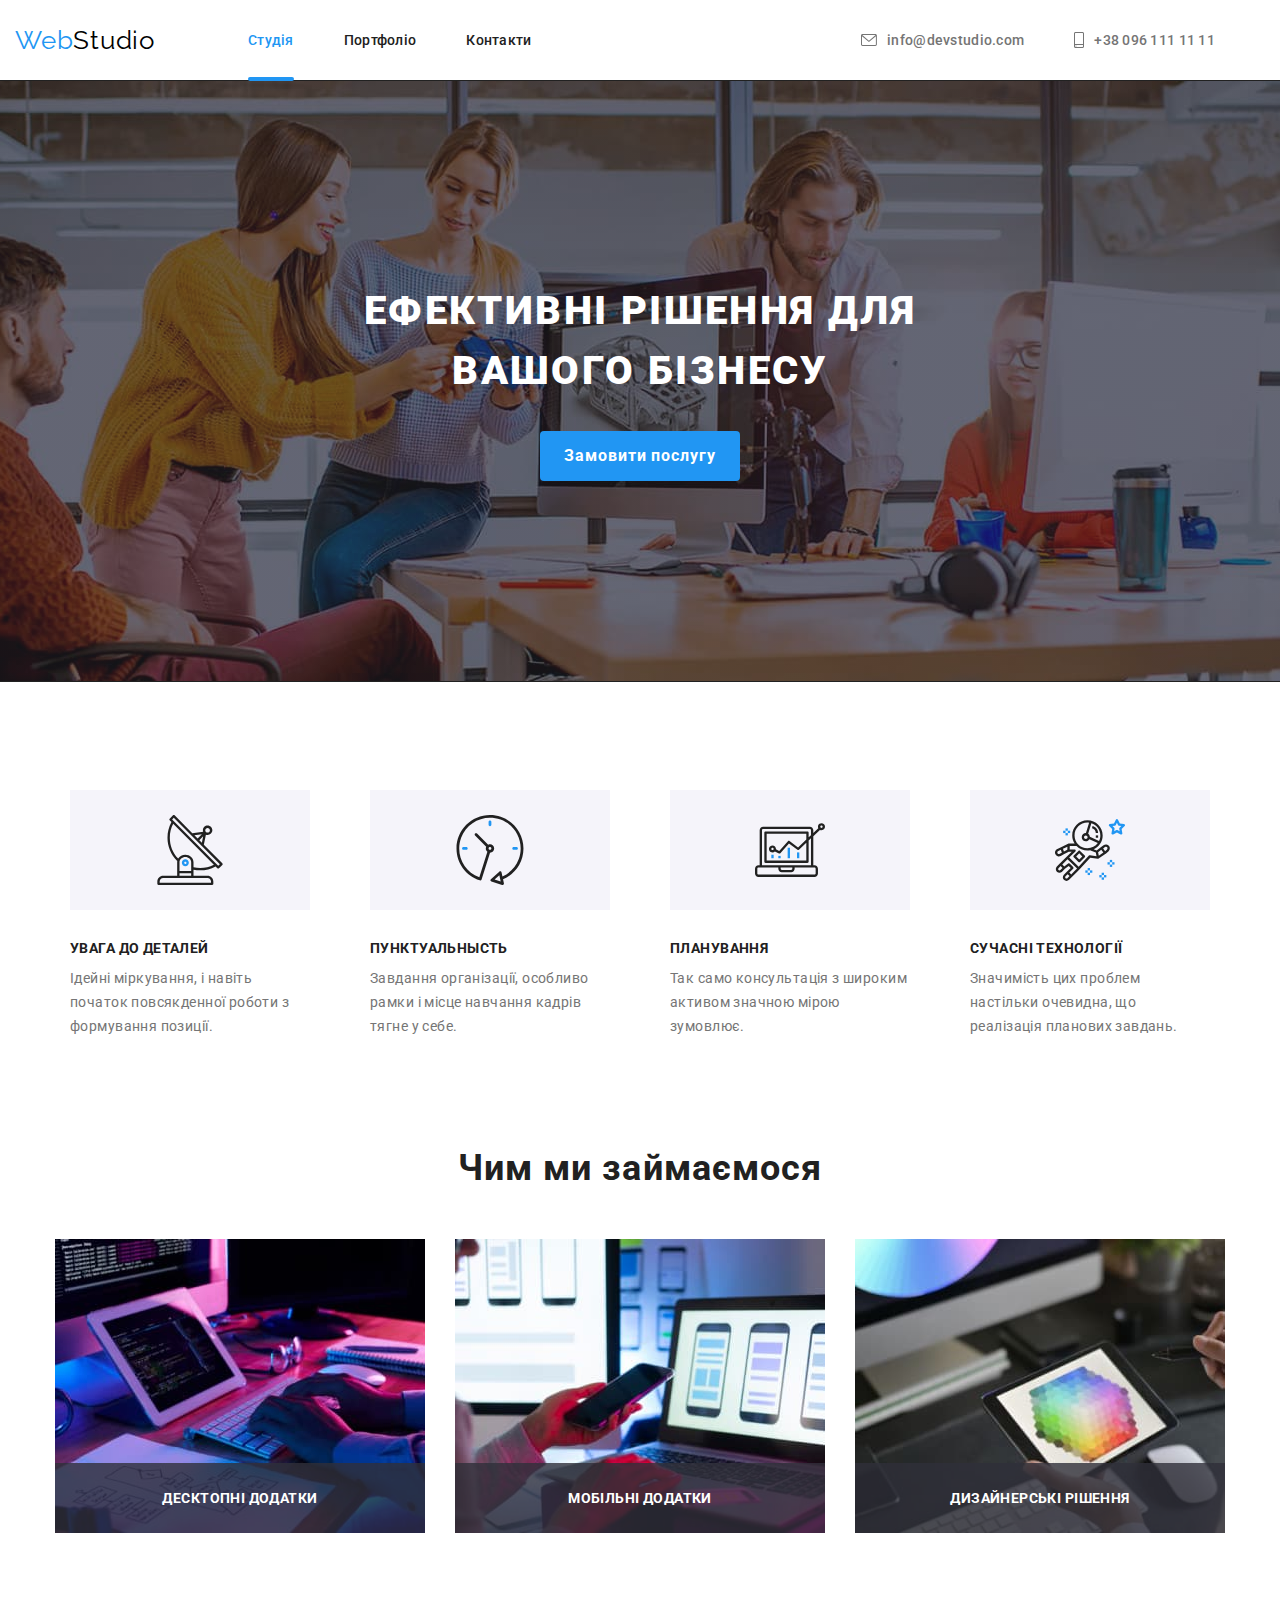
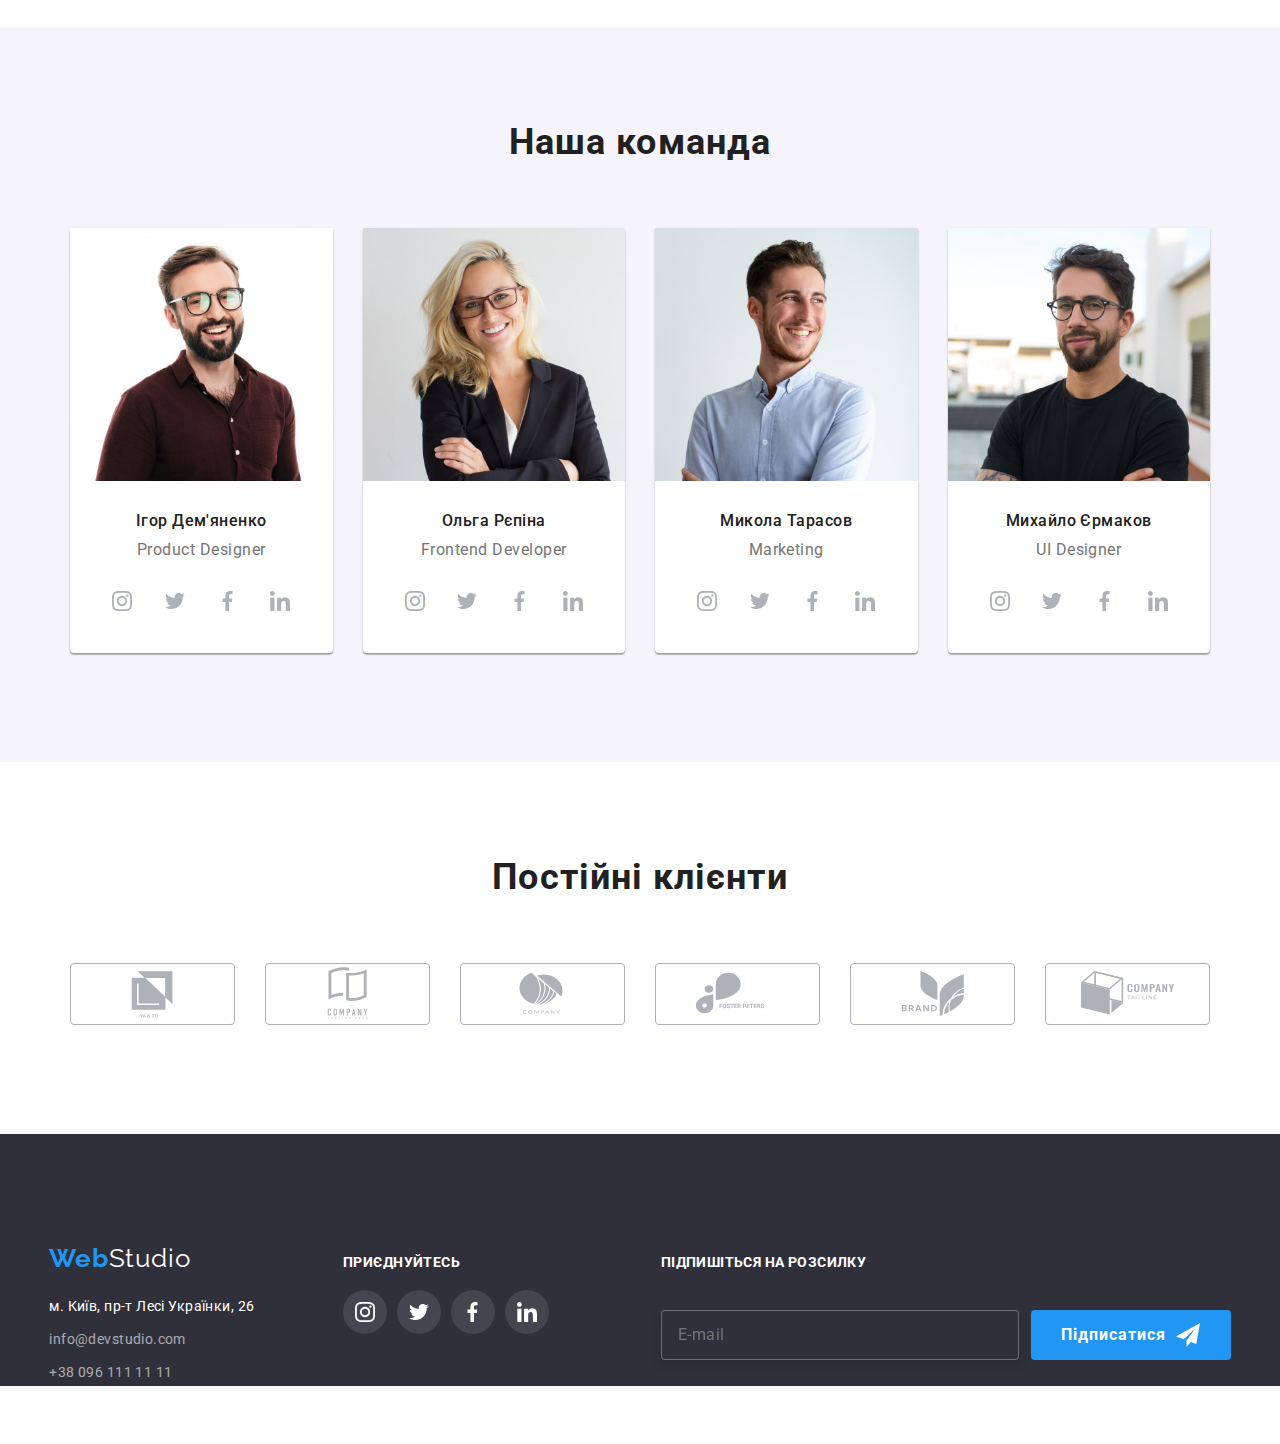
==== commit 07cb16d2: "25.11" ====
--- a/index.html
+++ b/index.html
@@ -33,6 +33,7 @@
                                 <use class="menu-btn__icon" href="./images/icomoon40/symbol-defs.svg#icon-close_40px"></use>
                             </svg>
                         </button>
+                    
                         <nav class="mob-menu__navigation">
                             <ul class="mob-menu__list list">
                                 <li class="mob-menu__item">
--- a/css/main.min.css
+++ b/css/main.min.css
@@ -1 +1 @@
-body{font-family:"Roboto",sans-serif;font-style:normal;font-weight:400;font-size:14px;text-align:center;text-decoration:none;background-color:#fff;color:#212121;text-decoration:none}@media screen and (min-width: 480px){body{overflow-x:hidden;width:100%}}*{margin:0px;padding:0px;-webkit-box-sizing:border-box;box-sizing:border-box}button{cursor:pointer;font-family:inherit}img{display:block;max-width:100%;height:auto}ul{list-style-type:none}li,a{text-decoration:none}.title{font-weight:700;font-size:36px;line-height:42px;text-align:center;letter-spacing:.03em;color:#212121;margin-bottom:50px}@media screen and (min-width: 480px){.section{padding:60px 0}}@media screen and (min-width: 768px){.section{padding:60px 0}}@media screen and (min-width: 1200px){.section{padding:94px 0}}.container{padding-left:15px;padding-right:15px;margin-left:auto;margin-right:auto;margin:0 auto}@media screen and (min-width: 480px){.container{max-width:480px}}@media screen and (min-width: 480px)and (min-width: 768px){.container{max-width:768px}}@media screen and (min-width: 480px)and (min-width: 1200px){.container{max-width:1200px}}.backdrop{position:fixed;top:0;left:0;width:100%;height:100%;background:rgba(0,0,0,.2);z-index:101}.backdrop.is-hidden{opacity:0;pointer-events:none}.modal{position:absolute;top:50%;left:50%;-webkit-transform:translate(-50%, -50%);transform:translate(-50%, -50%);min-height:581px;min-width:528px;background-color:#fff;-webkit-box-shadow:0px 1px 3px rgba(0,0,0,.12),0px 1px 1px rgba(0,0,0,.14),0px 2px 1px rgba(0,0,0,.2);box-shadow:0px 1px 3px rgba(0,0,0,.12),0px 1px 1px rgba(0,0,0,.14),0px 2px 1px rgba(0,0,0,.2);border-radius:4px}.modal__textarea{display:block;width:100%;height:120px;resize:none;padding:12px 16px;font-size:12px;line-height:14px;letter-spacing:.01em;color:#212121;cursor:pointer;margin-top:4px;border:1px solid rgba(33,33,33,.2);border-radius:4px;-webkit-transition:border 250ms cubic-bezier(0.4, 0, 0.2, 1);transition:border 250ms cubic-bezier(0.4, 0, 0.2, 1)}.modal__textarea:focus{border:1px solid #2196f3;border-radius:4px}.modal__textarea::-webkit-input-placeholder{color:rgba(117,117,117,.5)}.modal__textarea::-moz-placeholder{color:rgba(117,117,117,.5)}.modal__textarea:-ms-input-placeholder{color:rgba(117,117,117,.5)}.modal__textarea::-ms-input-placeholder{color:rgba(117,117,117,.5)}.modal__textarea::placeholder{color:rgba(117,117,117,.5)}.modal .modal__form{display:block;width:100%;height:581px;padding:40px;font-size:12px;line-height:14px;letter-spacing:.01em;color:#757575}.modal .modal__form .modal-text{font-weight:700;font-size:20px;line-height:23px;display:-webkit-box;display:-ms-flexbox;display:flex;-webkit-box-pack:center;-ms-flex-pack:center;justify-content:center;text-align:center;-webkit-box-align:center;-ms-flex-align:center;align-items:center;letter-spacing:.03em;color:#212121;margin-bottom:12px}.modal .modal__form .modal__label{display:-webkit-box;display:-ms-flexbox;display:flex;-webkit-box-orient:vertical;-webkit-box-direction:normal;-ms-flex-direction:column;flex-direction:column;text-align:left;-webkit-box-align:start;-ms-flex-align:start;align-items:flex-start;cursor:pointer;font-size:12px;line-height:14px;letter-spacing:.01em;color:#757575;margin-bottom:10px}.modal .modal__form .modal__label .modal__input-wrapper{position:relative;display:-webkit-box;display:-ms-flexbox;display:flex;width:100%;margin-top:4px;font-size:14px;line-height:24px;letter-spacing:.03em;color:#757575}.modal .modal__form .modal__label .modal__input-wrapper .modal-input{width:100%;height:40px;cursor:pointer;outline:none;border:1px solid rgba(33,33,33,.2);border-radius:4px;padding-left:42px;-webkit-transition:border 250ms cubic-bezier(0.4, 0, 0.2, 1);transition:border 250ms cubic-bezier(0.4, 0, 0.2, 1)}.modal .modal__form .modal__label .modal__input-wrapper .modal-input:focus{border:1px solid #2196f3;border-radius:4px}.modal .modal__form .modal__label .modal__input-wrapper .modal-input:focus-within{border:1px solid #2196f3;border-radius:4px}.modal .modal__form .modal__label .modal__input-wrapper .modal-input:focus~.modal-icon{fill:#2196f3}.modal .modal__icon{position:absolute;left:12px;top:50%;cursor:pointer;-webkit-transform:translateY(-50%);transform:translateY(-50%);-webkit-transition:fill 250ms cubic-bezier(0.4, 0, 0.2, 1);transition:fill 250ms cubic-bezier(0.4, 0, 0.2, 1)}.modal .checkbox{width:400px;height:24px;display:-webkit-box;display:-ms-flexbox;display:flex;margin:20px 0 0 12px;padding:0;-webkit-box-align:center;-ms-flex-align:center;align-items:center;cursor:pointer;font-size:14px;line-height:24px}.modal .checkbox__contract{color:#2196f3;margin-left:5px;text-decoration:underline}.modal .checkbox .modal-input-wrapper-checkbox{width:0}.modal .checkbox .checkbox-input{-moz-appearance:none;appearance:none;-webkit-appearance:none;position:absolute}.modal .checkbox .checkbox-custom-box{display:-webkit-box;display:-ms-flexbox;display:flex;-webkit-box-align:center;-ms-flex-align:center;align-items:center;-webkit-box-pack:center;-ms-flex-pack:center;justify-content:center;width:16px;height:15px;margin-right:8px;border:1.5px solid #212121;border-radius:2px;cursor:pointer;-webkit-transition:background 250ms cubic-bezier(0.4, 0, 0.2, 1),border-color 250ms cubic-bezier(0.4, 0, 0.2, 1);transition:background 250ms cubic-bezier(0.4, 0, 0.2, 1),border-color 250ms cubic-bezier(0.4, 0, 0.2, 1)}.modal .checkbox .checkbox-input:checked+.checkbox-custom-box{background:#2196f3;border-color:rgba(0,0,0,0)}.modal__form-button{width:200px;height:50px;background:#2196f3;border-radius:4px;border:none;font-weight:700;font-size:16px;line-height:30px;display:-webkit-box;display:-ms-flexbox;display:flex;-webkit-box-pack:center;-ms-flex-pack:center;justify-content:center;-webkit-box-align:center;-ms-flex-align:center;align-items:center;text-align:center;letter-spacing:.06em;color:#fff;-webkit-box-shadow:0px 4px 4px rgba(0,0,0,.15);box-shadow:0px 4px 4px rgba(0,0,0,.15);margin:auto;margin-top:30px;-webkit-transition:background 250ms cubic-bezier(0.4, 0, 0.2, 1);transition:background 250ms cubic-bezier(0.4, 0, 0.2, 1)}.modal__form-button:hover,.modal__form-button:focus{background:#188ce8;-webkit-box-shadow:0px 4px 4px rgba(0,0,0,.15);box-shadow:0px 4px 4px rgba(0,0,0,.15)}.close{position:absolute;width:30px;height:30px;right:8px;top:8px;background:#fff;background-image:url(../images/Vector.svg);background-repeat:no-repeat;background-size:10px;background-position:center;border-radius:50%;border:1px solid rgba(0,0,0,.1);cursor:pointer;-webkit-transition:background-image 250ms cubic-bezier(0.4, 0, 0.2, 1);transition:background-image 250ms cubic-bezier(0.4, 0, 0.2, 1)}.close:focus,.close:hover{background-image:url(../images/VectorBlu.svg)}.benefits{padding:60px 0;background-color:var(--white)}.benefits__box{display:-webkit-box;display:-ms-flexbox;display:flex;height:120px;background-size:contain;background-position:center;background-color:#f5f4fa;margin-bottom:30px;-webkit-box-pack:center;-ms-flex-pack:center;justify-content:center;-webkit-box-align:center;-ms-flex-align:center;align-items:center}.benefits__title{color:#212121;margin-bottom:10px;font-weight:700;font-size:14px;line-height:16px;letter-spacing:.03em;text-transform:uppercase;text-align:center}.benefits__description{line-height:24px;letter-spacing:.03em;color:#757575;line-height:24px;letter-spacing:.03em;text-align:left}.benefits__item{width:100%}@media screen and (min-width: 768px){.benefits__list{display:-webkit-box;display:-ms-flexbox;display:flex;-ms-flex-wrap:wrap;flex-wrap:wrap;-ms-flex-preferred-size:calc((100% - 30px)/2);flex-basis:calc((100% - 30px)/2)}.benefits__title{text-align:left}.benefits__description{line-height:24px;letter-spacing:.03em}.benefits__item{-ms-flex-wrap:wrap;flex-wrap:wrap;-ms-flex-preferred-size:calc((100% - 30px)/2);flex-basis:calc((100% - 30px)/2);padding:15px}}@media screen and (min-width: 1200px){.benefits{display:block;padding:94px 0px}.benefits__list{display:-webkit-box;display:-ms-flexbox;display:flex;-webkit-box-orient:horizontal;-webkit-box-direction:normal;-ms-flex-direction:row;flex-direction:row;-webkit-box-pack:justify;-ms-flex-pack:justify;justify-content:space-between}.benefits__title{text-align:left}.benefits__item{width:270px;-ms-flex-wrap:nowrap;flex-wrap:nowrap;-ms-flex-preferred-size:auto;flex-basis:auto}}.bisnes{color:#fff;background-image:-webkit-gradient(linear, left top, right top, from(rgba(47, 48, 58, 0.4)), to(rgba(47, 48, 58, 0.4))),url("../images/fon.jpg");background-image:linear-gradient(to right, rgba(47, 48, 58, 0.4), rgba(47, 48, 58, 0.4)),url("../images/fon.jpg");background-size:cover;background-position:center;background-repeat:no-repeat;-webkit-box-pack:center;-ms-flex-pack:center;justify-content:center;max-width:1600px;margin-left:auto;margin-right:auto;outline:1px solid #212121;padding:200px 0;padding:200px 0px}.bisnes__title{font-weight:900;font-size:40px;line-height:60px;text-align:center;letter-spacing:.06em;text-transform:uppercase;color:#fff;max-width:696px;margin:0 auto 30px}.bisnes__button{background-color:#2196f3;width:200px;height:50px;border-radius:4px;border:none;font-weight:700;font-size:16px;line-height:30px;display:-webkit-box;display:-ms-flexbox;display:flex;-webkit-box-pack:center;-ms-flex-pack:center;justify-content:center;-webkit-box-align:center;-ms-flex-align:center;align-items:center;text-align:center;letter-spacing:.06em;color:#fff;-webkit-transition:background-color 250ms cubic-bezier(0.4, 0, 0.2, 1);transition:background-color 250ms cubic-bezier(0.4, 0, 0.2, 1)}.bisnes__button:hover{background-color:#188ce8}.bisnes .container{display:-webkit-box;display:-ms-flexbox;display:flex;-webkit-box-align:center;-ms-flex-align:center;align-items:center;-webkit-box-orient:vertical;-webkit-box-direction:normal;-ms-flex-direction:column;flex-direction:column;-webkit-box-pack:center;-ms-flex-pack:center;justify-content:center}.direction{padding:94px 0px}.direction .filter{display:-webkit-box;display:-ms-flexbox;display:flex;-webkit-box-pack:center;-ms-flex-pack:center;justify-content:center;-ms-flex-wrap:wrap;flex-wrap:wrap;text-align:center;-webkit-box-align:center;-ms-flex-align:center;align-items:center;margin-bottom:50px}.direction .filter__button{padding:6px 22px;font-weight:500;font-size:16px;line-height:26px;text-align:center;letter-spacing:.03em;color:#212121;margin:4px;border:none;border-radius:4px;-webkit-transition:color 250ms cubic-bezier(0.4, 0, 0.2, 1),background-color 250ms cubic-bezier(0.4, 0, 0.2, 1),border-radius 250ms cubic-bezier(0.4, 0, 0.2, 1),-webkit-box-shadow 250ms cubic-bezier(0.4, 0, 0.2, 1);transition:color 250ms cubic-bezier(0.4, 0, 0.2, 1),background-color 250ms cubic-bezier(0.4, 0, 0.2, 1),border-radius 250ms cubic-bezier(0.4, 0, 0.2, 1),-webkit-box-shadow 250ms cubic-bezier(0.4, 0, 0.2, 1);transition:color 250ms cubic-bezier(0.4, 0, 0.2, 1),background-color 250ms cubic-bezier(0.4, 0, 0.2, 1),box-shadow 250ms cubic-bezier(0.4, 0, 0.2, 1),border-radius 250ms cubic-bezier(0.4, 0, 0.2, 1);transition:color 250ms cubic-bezier(0.4, 0, 0.2, 1),background-color 250ms cubic-bezier(0.4, 0, 0.2, 1),box-shadow 250ms cubic-bezier(0.4, 0, 0.2, 1),border-radius 250ms cubic-bezier(0.4, 0, 0.2, 1),-webkit-box-shadow 250ms cubic-bezier(0.4, 0, 0.2, 1)}.direction .filter__button:hover,.direction .filter__button:focus{background-color:#2196f3;color:#fff;-webkit-box-shadow:0px 3px 1px rgba(0,0,0,.1),0px 1px 2px rgba(0,0,0,.08),0px 2px 2px rgba(0,0,0,.12);box-shadow:0px 3px 1px rgba(0,0,0,.1),0px 1px 2px rgba(0,0,0,.08),0px 2px 2px rgba(0,0,0,.12);border-radius:4px}.clients{margin:0;padding:0;display:-webkit-box;display:-ms-flexbox;display:flex;-ms-flex-wrap:wrap;flex-wrap:wrap}.clients__link{width:100%;height:100%;display:-webkit-box;display:-ms-flexbox;display:flex;-webkit-box-align:center;-ms-flex-align:center;align-items:center;-webkit-box-pack:center;-ms-flex-pack:center;justify-content:center;border:1px solid #afb1b8;border-radius:4px;fill:#afb1b8;outline:none;-webkit-transition:fill 250ms cubic-bezier(0.4, 0, 0.2, 1),border 250ms cubic-bezier(0.4, 0, 0.2, 1);transition:fill 250ms cubic-bezier(0.4, 0, 0.2, 1),border 250ms cubic-bezier(0.4, 0, 0.2, 1)}.clients__link:hover,.clients__link:focus{fill:#2196f3;border:1px solid #2196f3}.clients__item{width:100%;-ms-flex-preferred-size:50%;flex-basis:50%;height:92px;padding:15px}@media screen and (min-width: 768px){.clients{display:-webkit-box;display:-ms-flexbox;display:flex;-webkit-box-pack:justify;-ms-flex-pack:justify;justify-content:space-between;margin:0;padding:0}.clients__item{display:-webkit-box;display:-ms-flexbox;display:flex;-ms-flex-preferred-size:33.3333333333%;flex-basis:33.3333333333%;height:92px}}@media screen and (min-width: 1200px){.clients{display:-webkit-box;display:-ms-flexbox;display:flex;-webkit-box-pack:justify;-ms-flex-pack:justify;justify-content:space-between;-ms-flex-wrap:nowrap;flex-wrap:nowrap;margin:0;padding:0}.clients__item{display:-webkit-box;display:-ms-flexbox;display:flex;width:calc(16.6666666667% - 25px);height:92px}}.direction{padding:94px 0px}.footer{height:603px;background-color:#2f303a;text-align:center}.footer__title{font-weight:700;font-size:14px;line-height:16px;letter-spacing:.03em;text-transform:uppercase;color:#fff}.footer .container{padding:60px 0px;-webkit-box-align:baseline;-ms-flex-align:baseline;align-items:baseline}.footer-contacts{-webkit-transition:color 250ms cubic-bezier(0.4, 0, 0.2, 1);transition:color 250ms cubic-bezier(0.4, 0, 0.2, 1);padding-bottom:60px}.footer-contacts__item{margin-bottom:9px}.footer-contacts__item:nth-last-of-type(1){margin-bottom:0}.footer-contacts__google{line-height:24px;letter-spacing:.03em;color:#fff;text-align:center;text-decoration:none;font-style:normal;-webkit-transition:color 250ms cubic-bezier(0.4, 0, 0.2, 1);transition:color 250ms cubic-bezier(0.4, 0, 0.2, 1)}.footer-contacts__google:hover,.footer-contacts__google:focus{color:#2196f3}.footer-contacts__info{line-height:24px;letter-spacing:.03em;color:rgba(255,255,255,.6);margin:0px;text-decoration:none;font-style:normal}.footer-contacts__info:focus,.footer-contacts__info:hover{color:#2196f3}.footer-contacts .footer .logo{margin-bottom:20px}@media screen and (min-width: 768px){.footer{height:463px;text-align:left}.footer .container{padding:30px;display:-webkit-box;display:-ms-flexbox;display:flex;-webkit-box-orient:horizontal;-webkit-box-direction:normal;-ms-flex-direction:row;flex-direction:row;-ms-flex-pack:distribute;justify-content:space-around;-ms-flex-wrap:wrap;flex-wrap:wrap;-ms-flex-preferred-size:calc((100% - 30px)/2);flex-basis:calc((100% - 30px)/2)}.footer-contacts{padding-bottom:0;-webkit-transition:color 250ms cubic-bezier(0.4, 0, 0.2, 1);transition:color 250ms cubic-bezier(0.4, 0, 0.2, 1)}.footer .logo{margin-bottom:20px}}@media screen and (min-width: 1200px){.footer{height:252px;text-align:left;display:list-item}.footer__title{font-weight:700;font-size:14px;line-height:16px;letter-spacing:.03em;text-transform:uppercase;color:#fff}.footer .container{padding:60px 0px;display:-webkit-box;display:-ms-flexbox;display:flex;-webkit-box-align:baseline;-ms-flex-align:baseline;align-items:baseline}.footer-contacts{padding-bottom:0;-webkit-transition:color 250ms cubic-bezier(0.4, 0, 0.2, 1);transition:color 250ms cubic-bezier(0.4, 0, 0.2, 1)}.footer-contacts__item{margin-bottom:9px}.footer-contacts__item:nth-last-of-type(1){margin-bottom:0}.footer-contacts__google{line-height:24px;letter-spacing:.03em;color:#fff;text-decoration:none;font-style:normal;-webkit-transition:color 250ms cubic-bezier(0.4, 0, 0.2, 1);transition:color 250ms cubic-bezier(0.4, 0, 0.2, 1)}.footer-contacts__info{line-height:24px;letter-spacing:.03em;color:rgba(255,255,255,.6);margin:0px;text-decoration:none;font-style:normal}.footer .logo{margin-bottom:20px}}.header{border-bottom:1px solid #ececec}.header__list{display:none}@media screen and (min-width: 768px){.header__list{display:-webkit-box;display:-ms-flexbox;display:flex;-webkit-box-pack:justify;-ms-flex-pack:justify;justify-content:space-between;gap:50px}}@media(min-width: 769px)and (max-width: 1200px){.header__list{display:-webkit-box;display:-ms-flexbox;display:flex;-webkit-box-pack:justify;-ms-flex-pack:justify;justify-content:space-between;-webkit-box-align:center;-ms-flex-align:center;align-items:center}}.header__item{text-decoration:none}.header__menu{display:-webkit-box;display:-ms-flexbox;display:flex;-webkit-box-align:center;-ms-flex-align:center;align-items:center}.header__contact{display:none}.header__contact-link{font-weight:500;line-height:16px;letter-spacing:.02em;color:#757575;text-decoration:none;display:-webkit-box;display:-ms-flexbox;display:flex;font-style:normal;-webkit-box-align:center;-ms-flex-align:center;align-items:center;fill:currentColor;-webkit-transition:color 250ms cubic-bezier(0.4, 0, 0.2, 1);transition:color 250ms cubic-bezier(0.4, 0, 0.2, 1)}.header__contact-link:focus,.header__contact-link:hover{color:#2196f3}@media screen and (min-width: 768px){.header__contact{display:-webkit-box;display:-ms-flexbox;display:flex;-webkit-box-orient:vertical;-webkit-box-direction:normal;-ms-flex-direction:column;flex-direction:column;-webkit-box-align:start;-ms-flex-align:start;align-items:flex-start;-webkit-box-pack:justify;-ms-flex-pack:justify;justify-content:space-between;-webkit-box-align:center;-ms-flex-align:center;align-items:center;gap:0;padding:0 0 10px 0}}@media screen and (min-width: 1200px){.header__contact{display:-webkit-box;display:-ms-flexbox;display:flex;-webkit-box-align:start;-ms-flex-align:start;align-items:flex-start;-webkit-box-orient:horizontal;-webkit-box-direction:normal;-ms-flex-direction:row;flex-direction:row;-webkit-box-pack:justify;-ms-flex-pack:justify;justify-content:space-between;-webkit-box-align:center;-ms-flex-align:center;align-items:center;padding:32px 0;gap:50px}}.header .container{display:-webkit-box;display:-ms-flexbox;display:flex;-webkit-box-pack:justify;-ms-flex-pack:justify;justify-content:space-between;-webkit-box-align:center;-ms-flex-align:center;align-items:center}@media screen and (min-width: 480px){.header .container{display:-webkit-box;display:-ms-flexbox;display:flex;-webkit-box-pack:justify;-ms-flex-pack:justify;justify-content:space-between;margin:0 15px;padding:0}}.black{position:relative;color:#212121;font-weight:500;line-height:16px;letter-spacing:.02em;margin:auto;font-style:normal;display:block;padding:32px 0px;-webkit-transition:color 250ms cubic-bezier(0.4, 0, 0.2, 1);transition:color 250ms cubic-bezier(0.4, 0, 0.2, 1)}.black:focus,.black:hover{color:#2196f3;fill:#2196f3}.icon-header{margin-right:10px}.active{color:#2196f3}.active::after{content:"";position:absolute;display:block;width:100%;height:4px;background:#2196f3;border-radius:2px;bottom:-1px}.header .logo{margin:24px 93px 24px 0}.join{color:#fff;font-style:normal;display:-webkit-inline-box;display:-ms-inline-flexbox;display:inline-flex;-webkit-box-orient:vertical;-webkit-box-direction:normal;-ms-flex-direction:column;flex-direction:column;text-transform:uppercase;width:206px;height:80px}@media screen and (min-width: 768px){.join{margin-left:70px}}@media screen and (min-width: 1200px){.join{margin-left:70px}}.logo{font-family:"Raleway",sans-serif;letter-spacing:.03em;font-size:26px;line-height:31px;color:#2196f3;text-decoration:none}.logo__footer{color:#fff}.logo__header{color:#000}@media screen and (min-width: 480px){.footer .logo{display:-webkit-box;display:-ms-flexbox;display:flex;-webkit-box-pack:center;-ms-flex-pack:center;justify-content:center;-webkit-box-align:center;-ms-flex-align:center;align-items:center;margin-right:0;margin-bottom:20px}}@media screen and (min-width: 768px){.logo{margin-right:93px}.footer .logo{display:block}}@media screen and (min-width: 1200px){.logo{margin-right:93px}.footer .logo{display:block}}.mob-menu{position:fixed;z-index:1;top:0;left:0;width:100%;height:100%;display:-webkit-box;display:-ms-flexbox;display:flex;-webkit-box-orient:vertical;-webkit-box-direction:normal;-ms-flex-direction:column;flex-direction:column;background-color:#fff;padding:48px 40px}.mob-menu.is-hidden{opacity:0;pointer-events:none;visibility:hidden}.menu-open__btn{display:-webkit-box;display:-ms-flexbox;display:flex;-webkit-box-align:center;-ms-flex-align:center;align-items:center;-webkit-box-pack:center;-ms-flex-pack:center;justify-content:center;width:40px;height:40px;margin:0;border:none;background-color:rgba(0,0,0,0);cursor:pointer;padding:0;margin-left:auto}@media screen and (min-width: 768px){.menu-open__btn{display:none}}.menu-close__btn{position:absolute;top:10px;right:15px;border:none;background-color:rgba(0,0,0,0);cursor:pointer;padding:0;fill:#212121}.menu-close__btn:hover,.menu-close__btn:focus{fill:var(--accent-color)}.mob-menu__navigation{margin-bottom:auto}.mob-menu__link{font-weight:500;font-size:40px;line-height:1.2;letter-spacing:.02em;color:var(--primary-text-color)}.mob-menu__link:hover,.mob-menu__link:focus{color:var(--accent-color)}.mob-menu__item:not(:last-child){margin-bottom:32px}.mob-connect__item{margin-bottom:32px}.mob-mail__item{margin-bottom:64px}.mob-tel__link{font-weight:500;font-size:34px;line-height:1.2;letter-spacing:.02em;color:var(--accent-color)}.mob-connect__link{font-weight:500;font-size:24px;line-height:1.2;letter-spacing:.02em;color:var(--contact-color)}.mob-menu__link--active{color:var(--accent-color)}.mob-soc__list{display:-webkit-box;display:-ms-flexbox;display:flex;-webkit-box-pack:start;-ms-flex-pack:start;justify-content:flex-start}.mob-soc__item:not(:first-child){padding-left:10px}.mob-soc__item:not(:last-child){padding-right:10px;border-right:1px solid rgba(33,33,33,.2)}.mob-soc__link{font-weight:500;font-size:18px;line-height:1.2;color:var(--accent-color)}.project-list{display:-webkit-box;display:-ms-flexbox;display:flex;-ms-flex-wrap:wrap;flex-wrap:wrap;text-align:left}.project{max-width:370px;margin-right:30px;margin-bottom:30px}.project:nth-child(3n){margin-right:0px}.project:nth-last-child(-n+3){margin-bottom:0px}.project__link{display:block;border:1px solid #eee;background-color:#fff;-webkit-box-sizing:border-box;box-sizing:border-box;position:relative;overflow:hidden;-webkit-transition:background-color 250ms cubic-bezier(0.4, 0, 0.2, 1),border 250ms cubic-bezier(0.4, 0, 0.2, 1),-webkit-box-shadow 250ms cubic-bezier(0.4, 0, 0.2, 1);transition:background-color 250ms cubic-bezier(0.4, 0, 0.2, 1),border 250ms cubic-bezier(0.4, 0, 0.2, 1),-webkit-box-shadow 250ms cubic-bezier(0.4, 0, 0.2, 1);transition:background-color 250ms cubic-bezier(0.4, 0, 0.2, 1),border 250ms cubic-bezier(0.4, 0, 0.2, 1),box-shadow 250ms cubic-bezier(0.4, 0, 0.2, 1);transition:background-color 250ms cubic-bezier(0.4, 0, 0.2, 1),border 250ms cubic-bezier(0.4, 0, 0.2, 1),box-shadow 250ms cubic-bezier(0.4, 0, 0.2, 1),-webkit-box-shadow 250ms cubic-bezier(0.4, 0, 0.2, 1)}.project__link:hover .project__overlay,.project__link:focus .project__overlay{color:#fff;-webkit-transform:translateY(0%);transform:translateY(0%)}.project__image-container{position:relative;overflow:hidden}.project__overlay{position:absolute;top:0;left:0;display:-webkit-box;display:-ms-flexbox;display:flex;-webkit-box-align:center;-ms-flex-align:center;align-items:center;width:100%;height:100%;padding:24px;margin:0;-webkit-box-sizing:border-box;box-sizing:border-box;font-size:18px;line-height:28px;letter-spacing:.03em;color:#fff;background:rgba(33,150,243,.9);-webkit-transform:translateY(101%);transform:translateY(101%);-webkit-transition:-webkit-transform 250ms cubic-bezier(0.4, 0, 0.2, 1);transition:-webkit-transform 250ms cubic-bezier(0.4, 0, 0.2, 1);transition:transform 250ms cubic-bezier(0.4, 0, 0.2, 1);transition:transform 250ms cubic-bezier(0.4, 0, 0.2, 1), -webkit-transform 250ms cubic-bezier(0.4, 0, 0.2, 1)}.project__text-container{padding:24px 20px}.project__title{font-weight:700;font-size:18px;line-height:36px;letter-spacing:.06em;color:#212121;line-height:2.25em;padding:0}.project__text{font-size:16px;line-height:30px;letter-spacing:.03em;color:#757575}.socials{display:-webkit-box;display:-ms-flexbox;display:flex;-webkit-box-pack:justify;-ms-flex-pack:justify;justify-content:space-between;margin-top:20px}.socials__link{height:44px;width:44px;display:-webkit-box;display:-ms-flexbox;display:flex;-ms-flex-line-pack:center;align-content:center;-ms-flex-pack:distribute;justify-content:space-around;-webkit-box-align:center;-ms-flex-align:center;align-items:center;border-radius:50%;fill:#afb1b8;margin:0px;padding:0px;-webkit-transition:background-color 250ms cubic-bezier(0.4, 0, 0.2, 1);transition:background-color 250ms cubic-bezier(0.4, 0, 0.2, 1)}.socials__link:hover,.socials__link:focus{background-color:#2196f3;fill:#fff}.socials__image{height:20px;width:20px}.socials__image:hover,.socials__image:focus{fill:#fff}.socials__link--dark{background:rgba(255,255,255,.1)}.socials__image--dark{fill:#fff}.subscription{width:100%;height:86px;display:-webkit-box;display:-ms-flexbox;display:flex;-webkit-box-orient:vertical;-webkit-box-direction:normal;-ms-flex-direction:column;flex-direction:column;margin-top:60px;-webkit-box-align:center;-ms-flex-align:center;align-items:center}.subscription__footer-form{display:-webkit-box;display:-ms-flexbox;display:flex;-webkit-box-orient:vertical;-webkit-box-direction:normal;-ms-flex-direction:column;flex-direction:column;-webkit-box-align:center;-ms-flex-align:center;align-items:center}.subscription__input{width:358px;height:50px;font-size:16px;line-height:20px;padding-left:16px;display:-webkit-box;display:-ms-flexbox;display:flex;-webkit-box-align:center;-ms-flex-align:center;align-items:center;letter-spacing:.03em;color:rgba(255,255,255,.6);background-color:#2f303a;border:1px solid rgba(255,255,255,.3);-webkit-filter:drop-shadow(0px 4px 4px rgba(0, 0, 0, 0.15));filter:drop-shadow(0px 4px 4px rgba(0, 0, 0, 0.15));border-radius:4px;margin:20px 0}.subscription__button{width:200px;height:50px;font-weight:700;font-size:16px;line-height:30px;display:-webkit-box;display:-ms-flexbox;display:flex;-webkit-box-pack:center;-ms-flex-pack:center;justify-content:center;-webkit-box-align:center;-ms-flex-align:center;align-items:center;text-align:center;letter-spacing:.06em;color:#fff;background:#2196f3;fill:var(--white);margin-left:12px;border-radius:4px;border:none;-webkit-transition:background-color 250ms cubic-bezier(0.4, 0, 0.2, 1);transition:background-color 250ms cubic-bezier(0.4, 0, 0.2, 1)}.subscription__button:hover,.subscription__button:focus{background-color:#188ce8}.subscription__button-submit{margin-left:10px}@media screen and (min-width: 768px){.subscription{width:570px;height:86px;display:-webkit-box;display:-ms-flexbox;display:flex;-webkit-box-orient:vertical;-webkit-box-direction:normal;-ms-flex-direction:column;flex-direction:column}.subscription__footer-form{margin-top:20px;display:-webkit-box;display:-ms-flexbox;display:flex}.subscription__input{width:450px;height:50px;font-size:16px;line-height:20px;padding-left:16px;display:-webkit-box;display:-ms-flexbox;display:flex;-webkit-box-align:center;-ms-flex-align:center;align-items:center;letter-spacing:.03em;color:rgba(255,255,255,.6);background-color:#2f303a;border:1px solid rgba(255,255,255,.3);-webkit-filter:drop-shadow(0px 4px 4px rgba(0, 0, 0, 0.15));filter:drop-shadow(0px 4px 4px rgba(0, 0, 0, 0.15));border-radius:4px;margin-bottom:20px}.subscription__button{width:200px;height:50px;font-weight:700;font-size:16px;line-height:30px;display:-webkit-box;display:-ms-flexbox;display:flex;-webkit-box-pack:center;-ms-flex-pack:center;justify-content:center;-webkit-box-align:center;-ms-flex-align:center;align-items:center;text-align:center;letter-spacing:.06em;color:#fff;background:#2196f3;fill:var(--white);margin-left:12px;border-radius:4px;border:none;-webkit-transition:background-color 250ms cubic-bezier(0.4, 0, 0.2, 1);transition:background-color 250ms cubic-bezier(0.4, 0, 0.2, 1)}.subscription__button-submit{margin-left:10px}}@media screen and (min-width: 1200px){.subscription{width:570px;height:86px;display:-webkit-box;display:-ms-flexbox;display:flex;-webkit-box-orient:vertical;-webkit-box-direction:normal;-ms-flex-direction:column;flex-direction:column;-webkit-box-align:start;-ms-flex-align:start;align-items:flex-start;margin-left:93px}.subscription__footer-form{margin-top:20px;display:-webkit-box;display:-ms-flexbox;display:flex;-webkit-box-orient:horizontal;-webkit-box-direction:normal;-ms-flex-direction:row;flex-direction:row}.subscription__input{width:358px;height:50px;font-size:16px;line-height:20px;padding-left:16px;display:-webkit-box;display:-ms-flexbox;display:flex;-webkit-box-align:center;-ms-flex-align:center;align-items:center;letter-spacing:.03em;color:rgba(255,255,255,.6);background-color:#2f303a;border:1px solid rgba(255,255,255,.3);-webkit-filter:drop-shadow(0px 4px 4px rgba(0, 0, 0, 0.15));filter:drop-shadow(0px 4px 4px rgba(0, 0, 0, 0.15));border-radius:4px}.subscription__button{width:200px;height:50px;font-weight:700;font-size:16px;line-height:30px;display:-webkit-box;display:-ms-flexbox;display:flex;-webkit-box-pack:center;-ms-flex-pack:center;justify-content:center;-webkit-box-align:center;-ms-flex-align:center;align-items:center;text-align:center;letter-spacing:.06em;color:#fff;background:#2196f3;fill:var(--white);margin-left:12px;border-radius:4px;border:none;-webkit-transition:background-color 250ms cubic-bezier(0.4, 0, 0.2, 1);transition:background-color 250ms cubic-bezier(0.4, 0, 0.2, 1)}.subscription__button-submit{margin-left:10px}}.team{background-color:#f5f4fa;padding:60px 15px}.team .team-list{-webkit-box-pack:center;-ms-flex-pack:center;justify-content:center;width:100%}.team .employee{background:#fff;-webkit-box-shadow:0px 1px 3px rgba(0,0,0,.12),0px 1px 1px rgba(0,0,0,.14),0px 2px 1px rgba(0,0,0,.2);box-shadow:0px 1px 3px rgba(0,0,0,.12),0px 1px 1px rgba(0,0,0,.14),0px 2px 1px rgba(0,0,0,.2);border-radius:0px 0px 4px 4px;font-size:16px;line-height:19px;display:-webkit-box;display:-ms-flexbox;display:flex;-webkit-box-orient:vertical;-webkit-box-direction:normal;-ms-flex-direction:column;flex-direction:column;-webkit-box-pack:center;-ms-flex-pack:center;justify-content:center;-webkit-box-align:center;-ms-flex-align:center;align-items:center}.team .employee-box{padding:30px}.team .employee-box__direction{font-size:16px;line-height:19px;text-align:center;letter-spacing:.03em;color:#757575}.team .employee-box__name{color:#212121;font-weight:500;font-size:16px;line-height:19px;text-align:center;letter-spacing:.03em;margin-bottom:10px}@media screen and (min-width: 768px){.team .team-list{width:768px;-ms-flex-wrap:wrap;flex-wrap:wrap;-ms-flex-preferred-size:calc((100% - 30px)/2);flex-basis:calc((100% - 30px)/2);display:-webkit-box;display:-ms-flexbox;display:flex}.team .employee{display:-webkit-box;display:-ms-flexbox;display:flex;margin:15px}.team .employee-box{padding:30px}}@media screen and (min-width: 1200px){.team{padding:94px 0px}.team .team-list{-webkit-box-pack:justify;-ms-flex-pack:justify;justify-content:space-between;display:-webkit-box;display:-ms-flexbox;display:flex;-webkit-box-orient:horizontal;-webkit-box-direction:normal;-ms-flex-direction:row;flex-direction:row;width:100%;-ms-flex-wrap:nowrap;flex-wrap:nowrap}.team .employee{width:270px;display:block;padding:0}.team .employee-box{padding:30px}}.work{padding-top:0px;padding-bottom:94px}@media screen and (max-width: 1200px){.work{display:none}}.work__list{display:-webkit-box;display:-ms-flexbox;display:flex;-webkit-box-pack:justify;-ms-flex-pack:justify;justify-content:space-between}.work__item{position:relative}.work__box{position:absolute;display:-webkit-box;display:-ms-flexbox;display:flex;-webkit-box-align:center;-ms-flex-align:center;align-items:center;-webkit-box-pack:center;-ms-flex-pack:center;justify-content:center;width:100%;height:70px;bottom:0;font-weight:700;font-size:14px;line-height:16px;text-align:center;letter-spacing:.03em;text-transform:uppercase;color:#fff;background:rgba(47,48,58,.8)}/*# sourceMappingURL=main.min.css.map */+body{font-family:"Roboto",sans-serif;font-style:normal;font-weight:400;font-size:14px;text-align:center;text-decoration:none;background-color:#fff;color:#212121;text-decoration:none}@media screen and (min-width: 480px){body{overflow-x:hidden;width:100%}}*{margin:0px;padding:0px;-webkit-box-sizing:border-box;box-sizing:border-box}button{cursor:pointer;font-family:inherit}img{display:block;max-width:100%;height:auto}ul{list-style-type:none}li,a{text-decoration:none}.title{font-weight:700;font-size:36px;line-height:42px;text-align:center;letter-spacing:.03em;color:#212121;margin-bottom:50px}@media screen and (min-width: 480px){.section{padding:60px 0}}@media screen and (min-width: 768px){.section{padding:60px 0}}@media screen and (min-width: 1200px){.section{padding:94px 0}}.container{padding-left:15px;padding-right:15px;margin-left:auto;margin-right:auto;margin:0 auto}@media screen and (min-width: 480px){.container{max-width:480px}}@media screen and (min-width: 480px)and (min-width: 768px){.container{max-width:768px}}@media screen and (min-width: 480px)and (min-width: 1200px){.container{max-width:1200px}}.backdrop{position:fixed;top:0;left:0;width:100%;height:100%;background:rgba(0,0,0,.2);z-index:101}.backdrop.is-hidden{opacity:0;pointer-events:none}.modal{position:absolute;top:50%;left:50%;-webkit-transform:translate(-50%, -50%);transform:translate(-50%, -50%);min-height:581px;min-width:528px;background-color:#fff;-webkit-box-shadow:0px 1px 3px rgba(0,0,0,.12),0px 1px 1px rgba(0,0,0,.14),0px 2px 1px rgba(0,0,0,.2);box-shadow:0px 1px 3px rgba(0,0,0,.12),0px 1px 1px rgba(0,0,0,.14),0px 2px 1px rgba(0,0,0,.2);border-radius:4px}.modal__textarea{display:block;width:100%;height:120px;resize:none;padding:12px 16px;font-size:12px;line-height:14px;letter-spacing:.01em;color:#212121;cursor:pointer;margin-top:4px;border:1px solid rgba(33,33,33,.2);border-radius:4px;-webkit-transition:border 250ms cubic-bezier(0.4, 0, 0.2, 1);transition:border 250ms cubic-bezier(0.4, 0, 0.2, 1)}.modal__textarea:focus{border:1px solid #2196f3;border-radius:4px}.modal__textarea::-webkit-input-placeholder{color:rgba(117,117,117,.5)}.modal__textarea::-moz-placeholder{color:rgba(117,117,117,.5)}.modal__textarea:-ms-input-placeholder{color:rgba(117,117,117,.5)}.modal__textarea::-ms-input-placeholder{color:rgba(117,117,117,.5)}.modal__textarea::placeholder{color:rgba(117,117,117,.5)}.modal .modal__form{display:block;width:100%;height:581px;padding:40px;font-size:12px;line-height:14px;letter-spacing:.01em;color:#757575}.modal .modal__form .modal-text{font-weight:700;font-size:20px;line-height:23px;display:-webkit-box;display:-ms-flexbox;display:flex;-webkit-box-pack:center;-ms-flex-pack:center;justify-content:center;text-align:center;-webkit-box-align:center;-ms-flex-align:center;align-items:center;letter-spacing:.03em;color:#212121;margin-bottom:12px}.modal .modal__form .modal__label{display:-webkit-box;display:-ms-flexbox;display:flex;-webkit-box-orient:vertical;-webkit-box-direction:normal;-ms-flex-direction:column;flex-direction:column;text-align:left;-webkit-box-align:start;-ms-flex-align:start;align-items:flex-start;cursor:pointer;font-size:12px;line-height:14px;letter-spacing:.01em;color:#757575;margin-bottom:10px}.modal .modal__form .modal__label .modal__input-wrapper{position:relative;display:-webkit-box;display:-ms-flexbox;display:flex;width:100%;margin-top:4px;font-size:14px;line-height:24px;letter-spacing:.03em;color:#757575}.modal .modal__form .modal__label .modal__input-wrapper .modal-input{width:100%;height:40px;cursor:pointer;outline:none;border:1px solid rgba(33,33,33,.2);border-radius:4px;padding-left:42px;-webkit-transition:border 250ms cubic-bezier(0.4, 0, 0.2, 1);transition:border 250ms cubic-bezier(0.4, 0, 0.2, 1)}.modal .modal__form .modal__label .modal__input-wrapper .modal-input:focus{border:1px solid #2196f3;border-radius:4px}.modal .modal__form .modal__label .modal__input-wrapper .modal-input:focus-within{border:1px solid #2196f3;border-radius:4px}.modal .modal__form .modal__label .modal__input-wrapper .modal-input:focus~.modal-icon{fill:#2196f3}.modal .modal__icon{position:absolute;left:12px;top:50%;cursor:pointer;-webkit-transform:translateY(-50%);transform:translateY(-50%);-webkit-transition:fill 250ms cubic-bezier(0.4, 0, 0.2, 1);transition:fill 250ms cubic-bezier(0.4, 0, 0.2, 1)}.modal .checkbox{width:400px;height:24px;display:-webkit-box;display:-ms-flexbox;display:flex;margin:20px 0 0 12px;padding:0;-webkit-box-align:center;-ms-flex-align:center;align-items:center;cursor:pointer;font-size:14px;line-height:24px}.modal .checkbox__contract{color:#2196f3;margin-left:5px;text-decoration:underline}.modal .checkbox .modal-input-wrapper-checkbox{width:0}.modal .checkbox .checkbox-input{-moz-appearance:none;appearance:none;-webkit-appearance:none;position:absolute}.modal .checkbox .checkbox-custom-box{display:-webkit-box;display:-ms-flexbox;display:flex;-webkit-box-align:center;-ms-flex-align:center;align-items:center;-webkit-box-pack:center;-ms-flex-pack:center;justify-content:center;width:16px;height:15px;margin-right:8px;border:1.5px solid #212121;border-radius:2px;cursor:pointer;-webkit-transition:background 250ms cubic-bezier(0.4, 0, 0.2, 1),border-color 250ms cubic-bezier(0.4, 0, 0.2, 1);transition:background 250ms cubic-bezier(0.4, 0, 0.2, 1),border-color 250ms cubic-bezier(0.4, 0, 0.2, 1)}.modal .checkbox .checkbox-input:checked+.checkbox-custom-box{background:#2196f3;border-color:rgba(0,0,0,0)}.modal__form-button{width:200px;height:50px;background:#2196f3;border-radius:4px;border:none;font-weight:700;font-size:16px;line-height:30px;display:-webkit-box;display:-ms-flexbox;display:flex;-webkit-box-pack:center;-ms-flex-pack:center;justify-content:center;-webkit-box-align:center;-ms-flex-align:center;align-items:center;text-align:center;letter-spacing:.06em;color:#fff;-webkit-box-shadow:0px 4px 4px rgba(0,0,0,.15);box-shadow:0px 4px 4px rgba(0,0,0,.15);margin:auto;margin-top:30px;-webkit-transition:background 250ms cubic-bezier(0.4, 0, 0.2, 1);transition:background 250ms cubic-bezier(0.4, 0, 0.2, 1)}.modal__form-button:hover,.modal__form-button:focus{background:#188ce8;-webkit-box-shadow:0px 4px 4px rgba(0,0,0,.15);box-shadow:0px 4px 4px rgba(0,0,0,.15)}.close{position:absolute;width:30px;height:30px;right:8px;top:8px;background:#fff;background-image:url(../images/Vector.svg);background-repeat:no-repeat;background-size:10px;background-position:center;border-radius:50%;border:1px solid rgba(0,0,0,.1);cursor:pointer;-webkit-transition:background-image 250ms cubic-bezier(0.4, 0, 0.2, 1);transition:background-image 250ms cubic-bezier(0.4, 0, 0.2, 1)}.close:focus,.close:hover{background-image:url(../images/VectorBlu.svg)}.benefits{padding:60px 0;background-color:var(--white)}.benefits__box{display:-webkit-box;display:-ms-flexbox;display:flex;height:120px;background-size:contain;background-position:center;background-color:#f5f4fa;margin-bottom:30px;-webkit-box-pack:center;-ms-flex-pack:center;justify-content:center;-webkit-box-align:center;-ms-flex-align:center;align-items:center}.benefits__title{color:#212121;margin-bottom:10px;font-weight:700;font-size:14px;line-height:16px;letter-spacing:.03em;text-transform:uppercase;text-align:center}.benefits__description{line-height:24px;letter-spacing:.03em;color:#757575;line-height:24px;letter-spacing:.03em;text-align:left}.benefits__item{width:100%}@media screen and (min-width: 768px){.benefits__list{display:-webkit-box;display:-ms-flexbox;display:flex;-ms-flex-wrap:wrap;flex-wrap:wrap;-ms-flex-preferred-size:calc((100% - 30px)/2);flex-basis:calc((100% - 30px)/2)}.benefits__title{text-align:left}.benefits__description{line-height:24px;letter-spacing:.03em}.benefits__item{-ms-flex-wrap:wrap;flex-wrap:wrap;-ms-flex-preferred-size:calc((100% - 30px)/2);flex-basis:calc((100% - 30px)/2);padding:15px}}@media screen and (min-width: 1200px){.benefits{display:block;padding:94px 0px}.benefits__list{display:-webkit-box;display:-ms-flexbox;display:flex;-webkit-box-orient:horizontal;-webkit-box-direction:normal;-ms-flex-direction:row;flex-direction:row;-webkit-box-pack:justify;-ms-flex-pack:justify;justify-content:space-between}.benefits__title{text-align:left}.benefits__item{width:270px;-ms-flex-wrap:nowrap;flex-wrap:nowrap;-ms-flex-preferred-size:auto;flex-basis:auto}}.bisnes{color:#fff;background-image:-webkit-gradient(linear, left top, right top, from(rgba(47, 48, 58, 0.4)), to(rgba(47, 48, 58, 0.4))),url("../images/fon.jpg");background-image:linear-gradient(to right, rgba(47, 48, 58, 0.4), rgba(47, 48, 58, 0.4)),url("../images/fon.jpg");background-size:cover;background-position:center;background-repeat:no-repeat;-webkit-box-pack:center;-ms-flex-pack:center;justify-content:center;max-width:1600px;margin-left:auto;margin-right:auto;outline:1px solid #212121;padding:200px 0;padding:200px 0px}.bisnes__title{font-weight:900;font-size:40px;line-height:60px;text-align:center;letter-spacing:.06em;text-transform:uppercase;color:#fff;max-width:696px;margin:0 auto 30px}.bisnes__button{background-color:#2196f3;width:200px;height:50px;border-radius:4px;border:none;font-weight:700;font-size:16px;line-height:30px;display:-webkit-box;display:-ms-flexbox;display:flex;-webkit-box-pack:center;-ms-flex-pack:center;justify-content:center;-webkit-box-align:center;-ms-flex-align:center;align-items:center;text-align:center;letter-spacing:.06em;color:#fff;-webkit-transition:background-color 250ms cubic-bezier(0.4, 0, 0.2, 1);transition:background-color 250ms cubic-bezier(0.4, 0, 0.2, 1)}.bisnes__button:hover{background-color:#188ce8}.bisnes .container{display:-webkit-box;display:-ms-flexbox;display:flex;-webkit-box-align:center;-ms-flex-align:center;align-items:center;-webkit-box-orient:vertical;-webkit-box-direction:normal;-ms-flex-direction:column;flex-direction:column;-webkit-box-pack:center;-ms-flex-pack:center;justify-content:center}.direction{padding:94px 0px}.direction .filter{display:-webkit-box;display:-ms-flexbox;display:flex;-webkit-box-pack:center;-ms-flex-pack:center;justify-content:center;-ms-flex-wrap:wrap;flex-wrap:wrap;text-align:center;-webkit-box-align:center;-ms-flex-align:center;align-items:center;margin-bottom:50px}.direction .filter__button{padding:6px 22px;font-weight:500;font-size:16px;line-height:26px;text-align:center;letter-spacing:.03em;color:#212121;margin:4px;border:none;border-radius:4px;-webkit-transition:color 250ms cubic-bezier(0.4, 0, 0.2, 1),background-color 250ms cubic-bezier(0.4, 0, 0.2, 1),border-radius 250ms cubic-bezier(0.4, 0, 0.2, 1),-webkit-box-shadow 250ms cubic-bezier(0.4, 0, 0.2, 1);transition:color 250ms cubic-bezier(0.4, 0, 0.2, 1),background-color 250ms cubic-bezier(0.4, 0, 0.2, 1),border-radius 250ms cubic-bezier(0.4, 0, 0.2, 1),-webkit-box-shadow 250ms cubic-bezier(0.4, 0, 0.2, 1);transition:color 250ms cubic-bezier(0.4, 0, 0.2, 1),background-color 250ms cubic-bezier(0.4, 0, 0.2, 1),box-shadow 250ms cubic-bezier(0.4, 0, 0.2, 1),border-radius 250ms cubic-bezier(0.4, 0, 0.2, 1);transition:color 250ms cubic-bezier(0.4, 0, 0.2, 1),background-color 250ms cubic-bezier(0.4, 0, 0.2, 1),box-shadow 250ms cubic-bezier(0.4, 0, 0.2, 1),border-radius 250ms cubic-bezier(0.4, 0, 0.2, 1),-webkit-box-shadow 250ms cubic-bezier(0.4, 0, 0.2, 1)}.direction .filter__button:hover,.direction .filter__button:focus{background-color:#2196f3;color:#fff;-webkit-box-shadow:0px 3px 1px rgba(0,0,0,.1),0px 1px 2px rgba(0,0,0,.08),0px 2px 2px rgba(0,0,0,.12);box-shadow:0px 3px 1px rgba(0,0,0,.1),0px 1px 2px rgba(0,0,0,.08),0px 2px 2px rgba(0,0,0,.12);border-radius:4px}.clients{margin:0;padding:0;display:-webkit-box;display:-ms-flexbox;display:flex;-ms-flex-wrap:wrap;flex-wrap:wrap}.clients__link{width:100%;height:100%;display:-webkit-box;display:-ms-flexbox;display:flex;-webkit-box-align:center;-ms-flex-align:center;align-items:center;-webkit-box-pack:center;-ms-flex-pack:center;justify-content:center;border:1px solid #afb1b8;border-radius:4px;fill:#afb1b8;outline:none;-webkit-transition:fill 250ms cubic-bezier(0.4, 0, 0.2, 1),border 250ms cubic-bezier(0.4, 0, 0.2, 1);transition:fill 250ms cubic-bezier(0.4, 0, 0.2, 1),border 250ms cubic-bezier(0.4, 0, 0.2, 1)}.clients__link:hover,.clients__link:focus{fill:#2196f3;border:1px solid #2196f3}.clients__item{width:100%;-ms-flex-preferred-size:50%;flex-basis:50%;height:92px;padding:15px}@media screen and (min-width: 768px){.clients{display:-webkit-box;display:-ms-flexbox;display:flex;-webkit-box-pack:justify;-ms-flex-pack:justify;justify-content:space-between;margin:0;padding:0}.clients__item{display:-webkit-box;display:-ms-flexbox;display:flex;-ms-flex-preferred-size:33.3333333333%;flex-basis:33.3333333333%;height:92px}}@media screen and (min-width: 1200px){.clients{display:-webkit-box;display:-ms-flexbox;display:flex;-webkit-box-pack:justify;-ms-flex-pack:justify;justify-content:space-between;-ms-flex-wrap:nowrap;flex-wrap:nowrap;margin:0;padding:0}.clients__item{display:-webkit-box;display:-ms-flexbox;display:flex;width:calc(16.6666666667% - 25px);height:92px}}.direction{padding:94px 0px}.footer{height:603px;background-color:#2f303a;text-align:center}.footer__title{font-weight:700;font-size:14px;line-height:16px;letter-spacing:.03em;text-transform:uppercase;color:#fff}.footer .container{padding:60px 0px;-webkit-box-align:baseline;-ms-flex-align:baseline;align-items:baseline}.footer-contacts{-webkit-transition:color 250ms cubic-bezier(0.4, 0, 0.2, 1);transition:color 250ms cubic-bezier(0.4, 0, 0.2, 1);padding-bottom:60px}.footer-contacts__item{margin-bottom:9px}.footer-contacts__item:nth-last-of-type(1){margin-bottom:0}.footer-contacts__google{line-height:24px;letter-spacing:.03em;color:#fff;text-align:center;text-decoration:none;font-style:normal;-webkit-transition:color 250ms cubic-bezier(0.4, 0, 0.2, 1);transition:color 250ms cubic-bezier(0.4, 0, 0.2, 1)}.footer-contacts__google:hover,.footer-contacts__google:focus{color:#2196f3}.footer-contacts__info{line-height:24px;letter-spacing:.03em;color:rgba(255,255,255,.6);margin:0px;text-decoration:none;font-style:normal}.footer-contacts__info:focus,.footer-contacts__info:hover{color:#2196f3}.footer-contacts .footer .logo{margin-bottom:20px}@media screen and (min-width: 768px){.footer{height:463px;text-align:left}.footer .container{padding:30px;display:-webkit-box;display:-ms-flexbox;display:flex;-webkit-box-orient:horizontal;-webkit-box-direction:normal;-ms-flex-direction:row;flex-direction:row;-ms-flex-pack:distribute;justify-content:space-around;-ms-flex-wrap:wrap;flex-wrap:wrap;-ms-flex-preferred-size:calc((100% - 30px)/2);flex-basis:calc((100% - 30px)/2)}.footer-contacts{padding-bottom:0;-webkit-transition:color 250ms cubic-bezier(0.4, 0, 0.2, 1);transition:color 250ms cubic-bezier(0.4, 0, 0.2, 1)}.footer .logo{margin-bottom:20px}}@media screen and (min-width: 1200px){.footer{height:252px;text-align:left;display:list-item}.footer__title{font-weight:700;font-size:14px;line-height:16px;letter-spacing:.03em;text-transform:uppercase;color:#fff}.footer .container{padding:60px 0px;display:-webkit-box;display:-ms-flexbox;display:flex;-webkit-box-align:baseline;-ms-flex-align:baseline;align-items:baseline}.footer-contacts{padding-bottom:0;-webkit-transition:color 250ms cubic-bezier(0.4, 0, 0.2, 1);transition:color 250ms cubic-bezier(0.4, 0, 0.2, 1)}.footer-contacts__item{margin-bottom:9px}.footer-contacts__item:nth-last-of-type(1){margin-bottom:0}.footer-contacts__google{line-height:24px;letter-spacing:.03em;color:#fff;text-decoration:none;font-style:normal;-webkit-transition:color 250ms cubic-bezier(0.4, 0, 0.2, 1);transition:color 250ms cubic-bezier(0.4, 0, 0.2, 1)}.footer-contacts__info{line-height:24px;letter-spacing:.03em;color:rgba(255,255,255,.6);margin:0px;text-decoration:none;font-style:normal}.footer .logo{margin-bottom:20px}}.header{border-bottom:1px solid #ececec}.header__list{display:none}@media screen and (min-width: 768px){.header__list{display:-webkit-box;display:-ms-flexbox;display:flex;-webkit-box-pack:justify;-ms-flex-pack:justify;justify-content:space-between;gap:50px}}@media(min-width: 769px)and (max-width: 1200px){.header__list{display:-webkit-box;display:-ms-flexbox;display:flex;-webkit-box-pack:justify;-ms-flex-pack:justify;justify-content:space-between;-webkit-box-align:center;-ms-flex-align:center;align-items:center}}.header__item{text-decoration:none}.header__menu{display:-webkit-box;display:-ms-flexbox;display:flex;-webkit-box-align:center;-ms-flex-align:center;align-items:center}.header__contact{display:none}.header__contact-link{font-weight:500;line-height:16px;letter-spacing:.02em;color:#757575;text-decoration:none;display:-webkit-box;display:-ms-flexbox;display:flex;font-style:normal;-webkit-box-align:center;-ms-flex-align:center;align-items:center;fill:currentColor;-webkit-transition:color 250ms cubic-bezier(0.4, 0, 0.2, 1);transition:color 250ms cubic-bezier(0.4, 0, 0.2, 1)}.header__contact-link:focus,.header__contact-link:hover{color:#2196f3}@media screen and (min-width: 768px){.header__contact{display:-webkit-box;display:-ms-flexbox;display:flex;-webkit-box-orient:vertical;-webkit-box-direction:normal;-ms-flex-direction:column;flex-direction:column;-webkit-box-align:start;-ms-flex-align:start;align-items:flex-start;-webkit-box-pack:justify;-ms-flex-pack:justify;justify-content:space-between;-webkit-box-align:center;-ms-flex-align:center;align-items:center;gap:0;padding:0 0 10px 0}}@media screen and (min-width: 1200px){.header__contact{display:-webkit-box;display:-ms-flexbox;display:flex;-webkit-box-align:start;-ms-flex-align:start;align-items:flex-start;-webkit-box-orient:horizontal;-webkit-box-direction:normal;-ms-flex-direction:row;flex-direction:row;-webkit-box-pack:justify;-ms-flex-pack:justify;justify-content:space-between;-webkit-box-align:center;-ms-flex-align:center;align-items:center;padding:32px 0;gap:50px}}.header .container{display:-webkit-box;display:-ms-flexbox;display:flex;-webkit-box-pack:justify;-ms-flex-pack:justify;justify-content:space-between;-webkit-box-align:center;-ms-flex-align:center;align-items:center}@media screen and (min-width: 480px){.header .container{display:-webkit-box;display:-ms-flexbox;display:flex;-webkit-box-pack:justify;-ms-flex-pack:justify;justify-content:space-between;margin:0 15px;padding:0}}.black{position:relative;color:#212121;font-weight:500;line-height:16px;letter-spacing:.02em;margin:auto;font-style:normal;display:block;padding:32px 0px;-webkit-transition:color 250ms cubic-bezier(0.4, 0, 0.2, 1);transition:color 250ms cubic-bezier(0.4, 0, 0.2, 1)}.black:focus,.black:hover{color:#2196f3;fill:#2196f3}.icon-header{margin-right:10px}.active{color:#2196f3}.active::after{content:"";position:absolute;display:block;width:100%;height:4px;background:#2196f3;border-radius:2px;bottom:-1px}.header .logo{margin:24px 93px 24px 0}.join{color:#fff;font-style:normal;display:-webkit-inline-box;display:-ms-inline-flexbox;display:inline-flex;-webkit-box-orient:vertical;-webkit-box-direction:normal;-ms-flex-direction:column;flex-direction:column;text-transform:uppercase;width:206px;height:80px}@media screen and (min-width: 768px){.join{margin-left:70px}}@media screen and (min-width: 1200px){.join{margin-left:70px}}.logo{font-family:"Raleway",sans-serif;letter-spacing:.03em;font-size:26px;line-height:31px;color:#2196f3;text-decoration:none}.logo__footer{color:#fff}.logo__header{color:#000}@media screen and (min-width: 480px){.footer .logo{display:-webkit-box;display:-ms-flexbox;display:flex;-webkit-box-pack:center;-ms-flex-pack:center;justify-content:center;-webkit-box-align:center;-ms-flex-align:center;align-items:center;margin-right:0;margin-bottom:20px}}@media screen and (min-width: 768px){.logo{margin-right:93px}.footer .logo{display:block}}@media screen and (min-width: 1200px){.logo{margin-right:93px}.footer .logo{display:block}}.mob-menu{position:fixed;z-index:1;top:0;left:0;width:100%;height:100%;display:-webkit-box;display:-ms-flexbox;display:flex;-webkit-box-orient:vertical;-webkit-box-direction:normal;-ms-flex-direction:column;flex-direction:column;background-color:#fff;padding:48px 40px}.mob-menu.is-hidden{opacity:0;pointer-events:none;visibility:hidden}.menu-button{display:-webkit-box;display:-ms-flexbox;display:flex;-webkit-box-align:center;-ms-flex-align:center;align-items:center;-webkit-box-pack:center;-ms-flex-pack:center;justify-content:center;width:40px;height:40px;margin:0;border:none;background-color:rgba(0,0,0,0);cursor:pointer;padding:0;margin-left:auto}@media screen and (min-width: 768px){.menu-button{display:none}}.menu-close__btn{position:absolute;top:10px;right:15px;border:none;background-color:rgba(0,0,0,0);cursor:pointer;padding:0;fill:#212121}.menu-close__btn:hover,.menu-close__btn:focus{fill:#2196f3}.mob-menu__navigation{margin-bottom:auto}.mob-menu__link{font-weight:500;font-size:40px;line-height:1.2;letter-spacing:.02em;color:#212121}.mob-menu__link:hover,.mob-menu__link:focus{color:#2196f3}.mob-menu__item:not(:last-child){margin-bottom:32px}.mob-connect__item{margin-bottom:32px}.mob-mail__item{margin-bottom:64px}.mob-tel__link{font-weight:500;font-size:34px;line-height:1.2;letter-spacing:.02em;color:#2196f3}.mob-connect__link{font-weight:500;font-size:24px;line-height:1.2;letter-spacing:.02em;color:#757575}.mob-menu__link--active{color:#2196f3}.mob-soc__list{display:-webkit-box;display:-ms-flexbox;display:flex;-webkit-box-pack:start;-ms-flex-pack:start;justify-content:flex-start}.mob-soc__item:not(:first-child){padding-left:10px}.mob-soc__item:not(:last-child){padding-right:10px;border-right:1px solid rgba(33,33,33,.2)}.mob-soc__link{font-weight:500;font-size:18px;line-height:1.2;color:#2196f3}.project-list{display:-webkit-box;display:-ms-flexbox;display:flex;-ms-flex-wrap:wrap;flex-wrap:wrap;text-align:left}.project{max-width:370px;margin-right:30px;margin-bottom:30px}.project:nth-child(3n){margin-right:0px}.project:nth-last-child(-n+3){margin-bottom:0px}.project__link{display:block;border:1px solid #eee;background-color:#fff;-webkit-box-sizing:border-box;box-sizing:border-box;position:relative;overflow:hidden;-webkit-transition:background-color 250ms cubic-bezier(0.4, 0, 0.2, 1),border 250ms cubic-bezier(0.4, 0, 0.2, 1),-webkit-box-shadow 250ms cubic-bezier(0.4, 0, 0.2, 1);transition:background-color 250ms cubic-bezier(0.4, 0, 0.2, 1),border 250ms cubic-bezier(0.4, 0, 0.2, 1),-webkit-box-shadow 250ms cubic-bezier(0.4, 0, 0.2, 1);transition:background-color 250ms cubic-bezier(0.4, 0, 0.2, 1),border 250ms cubic-bezier(0.4, 0, 0.2, 1),box-shadow 250ms cubic-bezier(0.4, 0, 0.2, 1);transition:background-color 250ms cubic-bezier(0.4, 0, 0.2, 1),border 250ms cubic-bezier(0.4, 0, 0.2, 1),box-shadow 250ms cubic-bezier(0.4, 0, 0.2, 1),-webkit-box-shadow 250ms cubic-bezier(0.4, 0, 0.2, 1)}.project__link:hover .project__overlay,.project__link:focus .project__overlay{color:#fff;-webkit-transform:translateY(0%);transform:translateY(0%)}.project__image-container{position:relative;overflow:hidden}.project__overlay{position:absolute;top:0;left:0;display:-webkit-box;display:-ms-flexbox;display:flex;-webkit-box-align:center;-ms-flex-align:center;align-items:center;width:100%;height:100%;padding:24px;margin:0;-webkit-box-sizing:border-box;box-sizing:border-box;font-size:18px;line-height:28px;letter-spacing:.03em;color:#fff;background:rgba(33,150,243,.9);-webkit-transform:translateY(101%);transform:translateY(101%);-webkit-transition:-webkit-transform 250ms cubic-bezier(0.4, 0, 0.2, 1);transition:-webkit-transform 250ms cubic-bezier(0.4, 0, 0.2, 1);transition:transform 250ms cubic-bezier(0.4, 0, 0.2, 1);transition:transform 250ms cubic-bezier(0.4, 0, 0.2, 1), -webkit-transform 250ms cubic-bezier(0.4, 0, 0.2, 1)}.project__text-container{padding:24px 20px}.project__title{font-weight:700;font-size:18px;line-height:36px;letter-spacing:.06em;color:#212121;line-height:2.25em;padding:0}.project__text{font-size:16px;line-height:30px;letter-spacing:.03em;color:#757575}.socials{display:-webkit-box;display:-ms-flexbox;display:flex;-webkit-box-pack:justify;-ms-flex-pack:justify;justify-content:space-between;margin-top:20px}.socials__link{height:44px;width:44px;display:-webkit-box;display:-ms-flexbox;display:flex;-ms-flex-line-pack:center;align-content:center;-ms-flex-pack:distribute;justify-content:space-around;-webkit-box-align:center;-ms-flex-align:center;align-items:center;border-radius:50%;fill:#afb1b8;margin:0px;padding:0px;-webkit-transition:background-color 250ms cubic-bezier(0.4, 0, 0.2, 1);transition:background-color 250ms cubic-bezier(0.4, 0, 0.2, 1)}.socials__link:hover,.socials__link:focus{background-color:#2196f3;fill:#fff}.socials__image{height:20px;width:20px}.socials__image:hover,.socials__image:focus{fill:#fff}.socials__link--dark{background:rgba(255,255,255,.1)}.socials__image--dark{fill:#fff}.subscription{width:100%;height:86px;display:-webkit-box;display:-ms-flexbox;display:flex;-webkit-box-orient:vertical;-webkit-box-direction:normal;-ms-flex-direction:column;flex-direction:column;margin-top:60px;-webkit-box-align:center;-ms-flex-align:center;align-items:center}.subscription__footer-form{display:-webkit-box;display:-ms-flexbox;display:flex;-webkit-box-orient:vertical;-webkit-box-direction:normal;-ms-flex-direction:column;flex-direction:column;-webkit-box-align:center;-ms-flex-align:center;align-items:center}.subscription__input{width:358px;height:50px;font-size:16px;line-height:20px;padding-left:16px;display:-webkit-box;display:-ms-flexbox;display:flex;-webkit-box-align:center;-ms-flex-align:center;align-items:center;letter-spacing:.03em;color:rgba(255,255,255,.6);background-color:#2f303a;border:1px solid rgba(255,255,255,.3);-webkit-filter:drop-shadow(0px 4px 4px rgba(0, 0, 0, 0.15));filter:drop-shadow(0px 4px 4px rgba(0, 0, 0, 0.15));border-radius:4px;margin:20px 0}.subscription__button{width:200px;height:50px;font-weight:700;font-size:16px;line-height:30px;display:-webkit-box;display:-ms-flexbox;display:flex;-webkit-box-pack:center;-ms-flex-pack:center;justify-content:center;-webkit-box-align:center;-ms-flex-align:center;align-items:center;text-align:center;letter-spacing:.06em;color:#fff;background:#2196f3;fill:var(--white);margin-left:12px;border-radius:4px;border:none;-webkit-transition:background-color 250ms cubic-bezier(0.4, 0, 0.2, 1);transition:background-color 250ms cubic-bezier(0.4, 0, 0.2, 1)}.subscription__button:hover,.subscription__button:focus{background-color:#188ce8}.subscription__button-submit{margin-left:10px}@media screen and (min-width: 768px){.subscription{width:570px;height:86px;display:-webkit-box;display:-ms-flexbox;display:flex;-webkit-box-orient:vertical;-webkit-box-direction:normal;-ms-flex-direction:column;flex-direction:column}.subscription__footer-form{margin-top:20px;display:-webkit-box;display:-ms-flexbox;display:flex}.subscription__input{width:450px;height:50px;font-size:16px;line-height:20px;padding-left:16px;display:-webkit-box;display:-ms-flexbox;display:flex;-webkit-box-align:center;-ms-flex-align:center;align-items:center;letter-spacing:.03em;color:rgba(255,255,255,.6);background-color:#2f303a;border:1px solid rgba(255,255,255,.3);-webkit-filter:drop-shadow(0px 4px 4px rgba(0, 0, 0, 0.15));filter:drop-shadow(0px 4px 4px rgba(0, 0, 0, 0.15));border-radius:4px;margin-bottom:20px}.subscription__button{width:200px;height:50px;font-weight:700;font-size:16px;line-height:30px;display:-webkit-box;display:-ms-flexbox;display:flex;-webkit-box-pack:center;-ms-flex-pack:center;justify-content:center;-webkit-box-align:center;-ms-flex-align:center;align-items:center;text-align:center;letter-spacing:.06em;color:#fff;background:#2196f3;fill:var(--white);margin-left:12px;border-radius:4px;border:none;-webkit-transition:background-color 250ms cubic-bezier(0.4, 0, 0.2, 1);transition:background-color 250ms cubic-bezier(0.4, 0, 0.2, 1)}.subscription__button-submit{margin-left:10px}}@media screen and (min-width: 1200px){.subscription{width:570px;height:86px;display:-webkit-box;display:-ms-flexbox;display:flex;-webkit-box-orient:vertical;-webkit-box-direction:normal;-ms-flex-direction:column;flex-direction:column;-webkit-box-align:start;-ms-flex-align:start;align-items:flex-start;margin-left:93px}.subscription__footer-form{margin-top:20px;display:-webkit-box;display:-ms-flexbox;display:flex;-webkit-box-orient:horizontal;-webkit-box-direction:normal;-ms-flex-direction:row;flex-direction:row}.subscription__input{width:358px;height:50px;font-size:16px;line-height:20px;padding-left:16px;display:-webkit-box;display:-ms-flexbox;display:flex;-webkit-box-align:center;-ms-flex-align:center;align-items:center;letter-spacing:.03em;color:rgba(255,255,255,.6);background-color:#2f303a;border:1px solid rgba(255,255,255,.3);-webkit-filter:drop-shadow(0px 4px 4px rgba(0, 0, 0, 0.15));filter:drop-shadow(0px 4px 4px rgba(0, 0, 0, 0.15));border-radius:4px}.subscription__button{width:200px;height:50px;font-weight:700;font-size:16px;line-height:30px;display:-webkit-box;display:-ms-flexbox;display:flex;-webkit-box-pack:center;-ms-flex-pack:center;justify-content:center;-webkit-box-align:center;-ms-flex-align:center;align-items:center;text-align:center;letter-spacing:.06em;color:#fff;background:#2196f3;fill:var(--white);margin-left:12px;border-radius:4px;border:none;-webkit-transition:background-color 250ms cubic-bezier(0.4, 0, 0.2, 1);transition:background-color 250ms cubic-bezier(0.4, 0, 0.2, 1)}.subscription__button-submit{margin-left:10px}}.team{background-color:#f5f4fa;padding:60px 15px}.team .team-list{-webkit-box-pack:center;-ms-flex-pack:center;justify-content:center;width:100%}.team .employee{background:#fff;-webkit-box-shadow:0px 1px 3px rgba(0,0,0,.12),0px 1px 1px rgba(0,0,0,.14),0px 2px 1px rgba(0,0,0,.2);box-shadow:0px 1px 3px rgba(0,0,0,.12),0px 1px 1px rgba(0,0,0,.14),0px 2px 1px rgba(0,0,0,.2);border-radius:0px 0px 4px 4px;font-size:16px;line-height:19px;display:-webkit-box;display:-ms-flexbox;display:flex;-webkit-box-orient:vertical;-webkit-box-direction:normal;-ms-flex-direction:column;flex-direction:column;-webkit-box-pack:center;-ms-flex-pack:center;justify-content:center;-webkit-box-align:center;-ms-flex-align:center;align-items:center}.team .employee-box{padding:30px}.team .employee-box__direction{font-size:16px;line-height:19px;text-align:center;letter-spacing:.03em;color:#757575}.team .employee-box__name{color:#212121;font-weight:500;font-size:16px;line-height:19px;text-align:center;letter-spacing:.03em;margin-bottom:10px}@media screen and (min-width: 768px){.team .team-list{width:768px;-ms-flex-wrap:wrap;flex-wrap:wrap;-ms-flex-preferred-size:calc((100% - 30px)/2);flex-basis:calc((100% - 30px)/2);display:-webkit-box;display:-ms-flexbox;display:flex}.team .employee{display:-webkit-box;display:-ms-flexbox;display:flex;margin:15px}.team .employee-box{padding:30px}}@media screen and (min-width: 1200px){.team{padding:94px 0px}.team .team-list{-webkit-box-pack:justify;-ms-flex-pack:justify;justify-content:space-between;display:-webkit-box;display:-ms-flexbox;display:flex;-webkit-box-orient:horizontal;-webkit-box-direction:normal;-ms-flex-direction:row;flex-direction:row;width:100%;-ms-flex-wrap:nowrap;flex-wrap:nowrap}.team .employee{width:270px;display:block;padding:0}.team .employee-box{padding:30px}}.work{padding-top:0px;padding-bottom:94px}@media screen and (max-width: 1200px){.work{display:none}}.work__list{display:-webkit-box;display:-ms-flexbox;display:flex;-webkit-box-pack:justify;-ms-flex-pack:justify;justify-content:space-between}.work__item{position:relative}.work__box{position:absolute;display:-webkit-box;display:-ms-flexbox;display:flex;-webkit-box-align:center;-ms-flex-align:center;align-items:center;-webkit-box-pack:center;-ms-flex-pack:center;justify-content:center;width:100%;height:70px;bottom:0;font-weight:700;font-size:14px;line-height:16px;text-align:center;letter-spacing:.03em;text-transform:uppercase;color:#fff;background:rgba(47,48,58,.8)}/*# sourceMappingURL=main.min.css.map */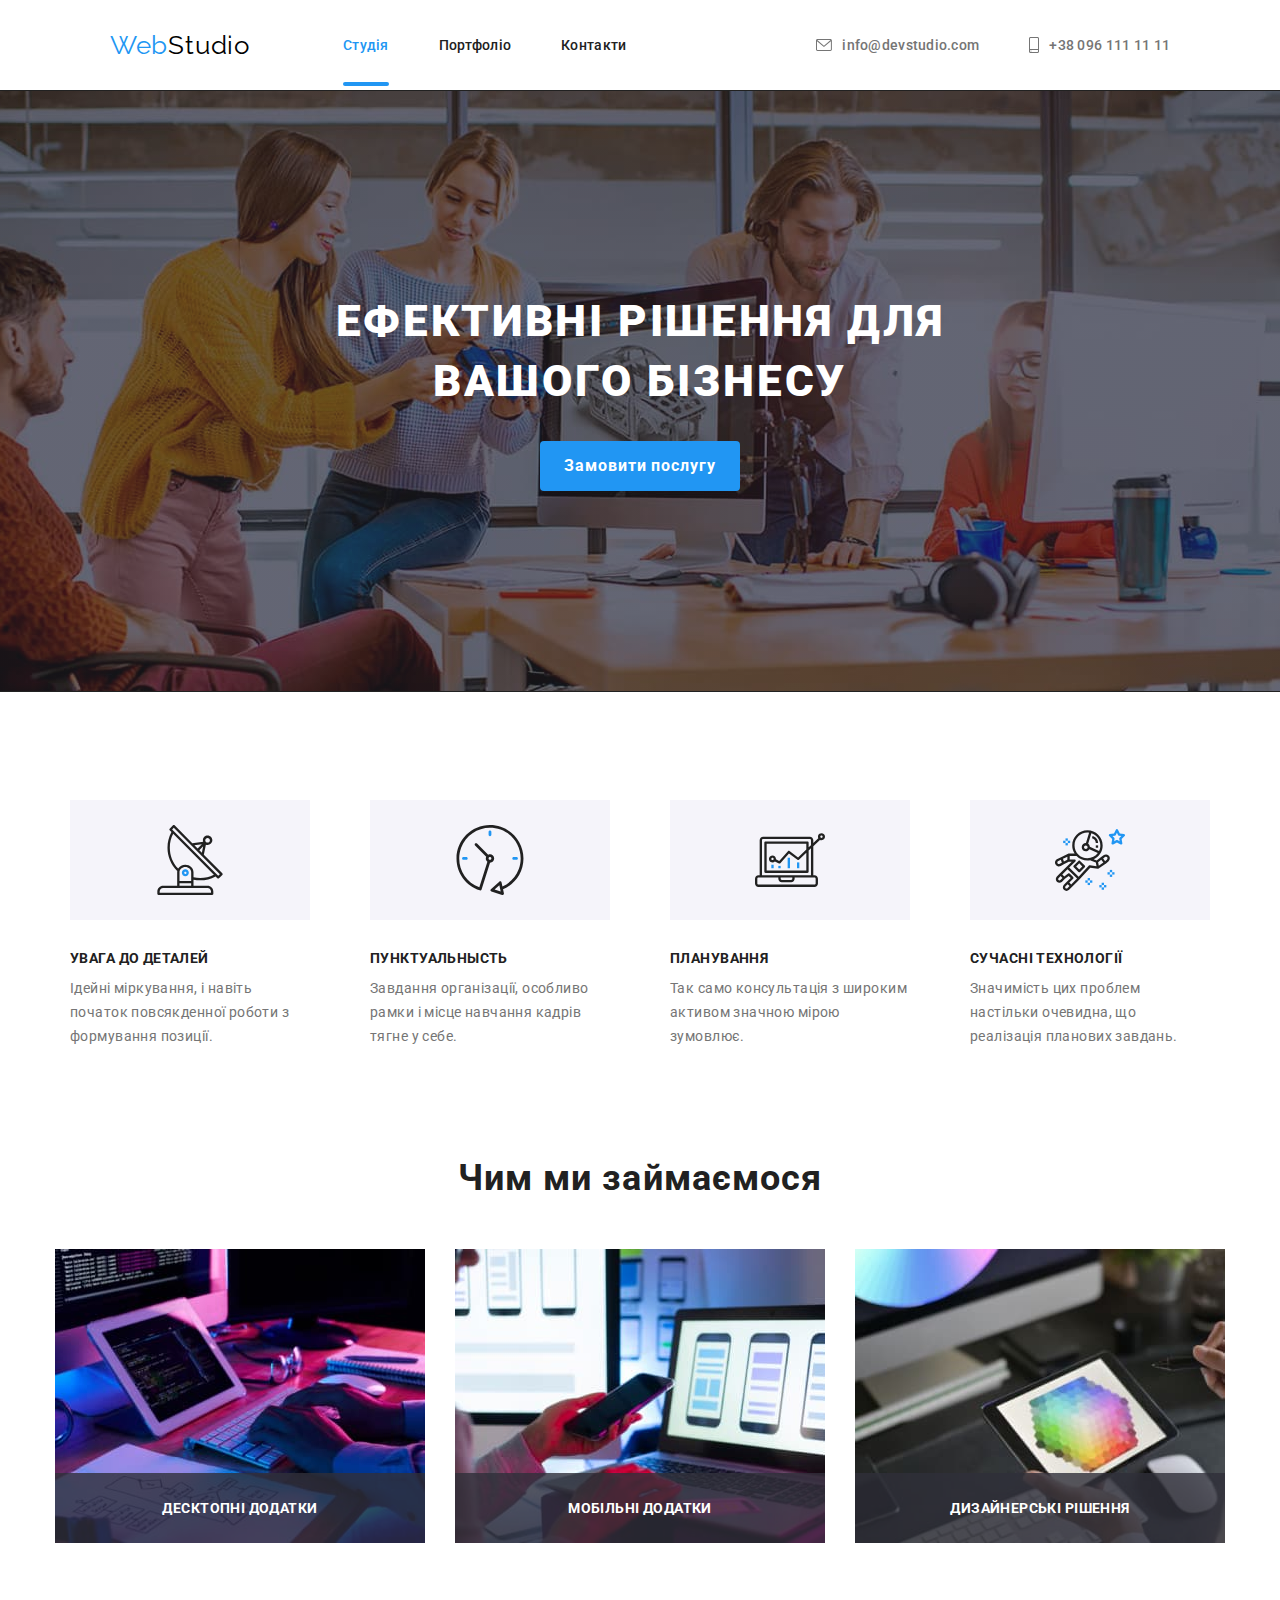
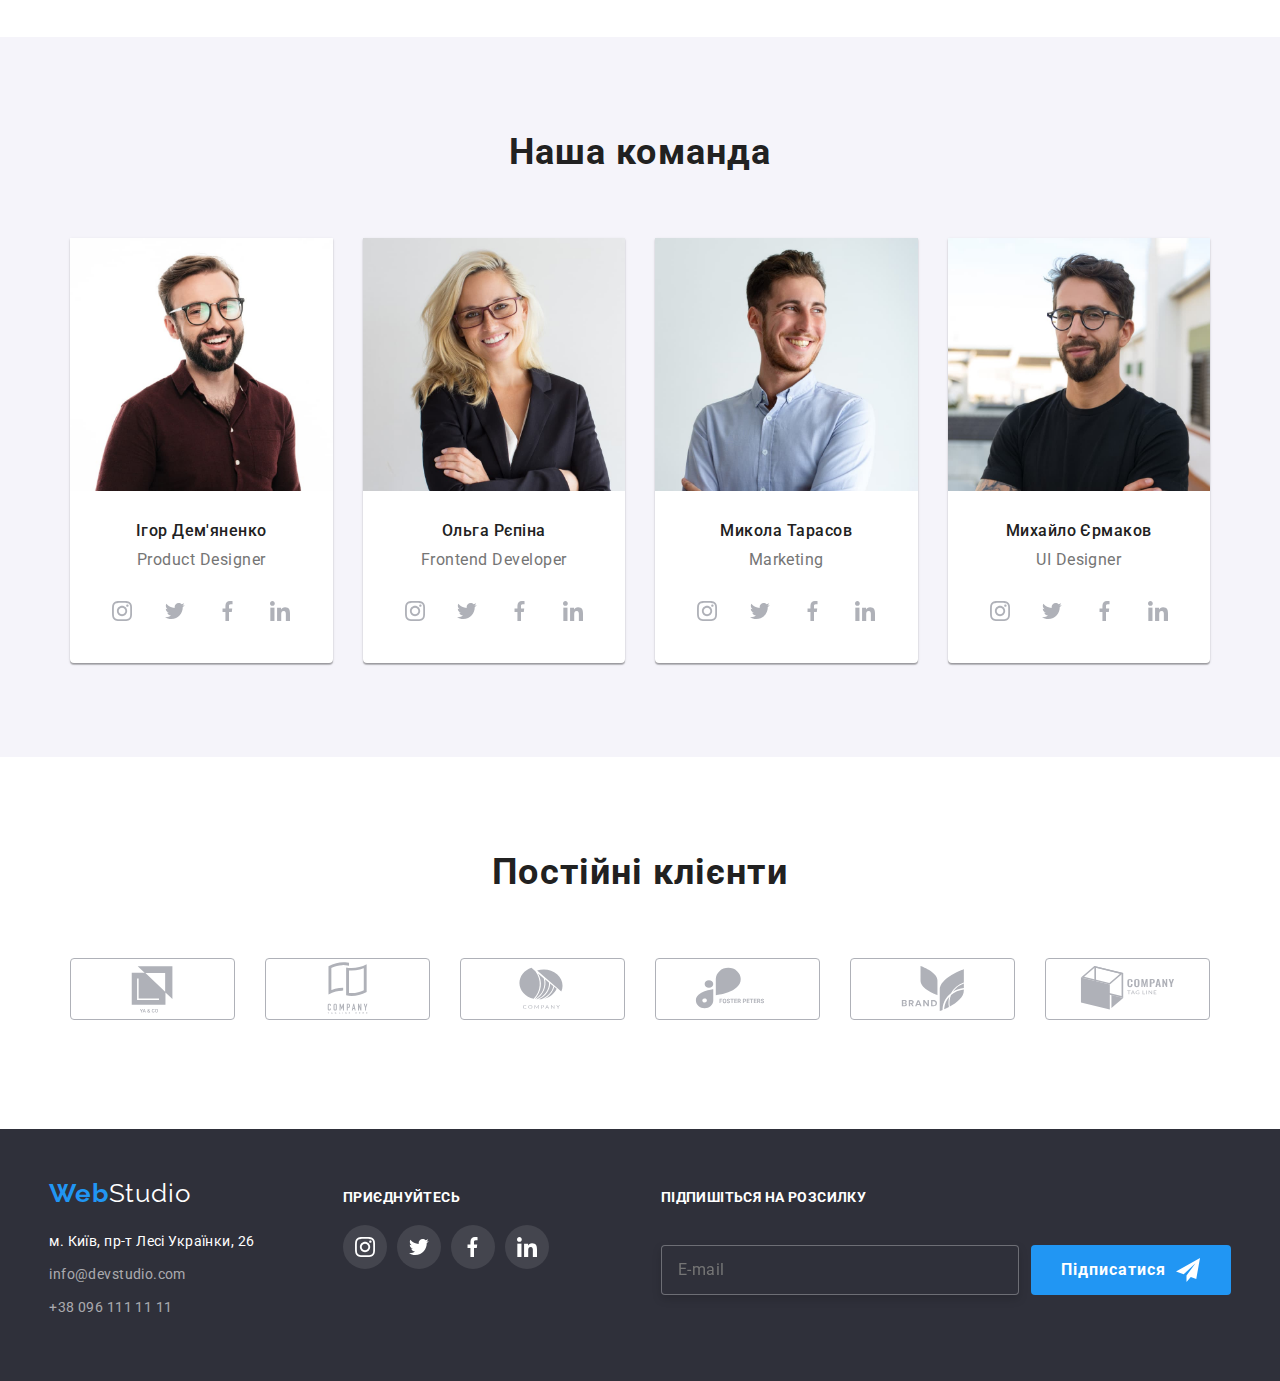
==== commit 95d57dd5: "25.11" ====
--- a/index.html
+++ b/index.html
@@ -71,7 +71,6 @@
                                 <a href="" class="mob-soc__link link" target="_blank" rel="noopener norefferer nofollow">LinkedIn</a>
                             </li>
                         </ul>
-                    
                     </div>
                     <ul class="header__list">
                         <li class="header__item"><a href="index.html" title="Studio" class="black active">Студія</a></li>
@@ -148,7 +147,9 @@
                 <h2 class="title">Наша команда</h2>
                 <ul class="team-list">
                     <li class="employee">
-                        <img src="./images/4.jpg" alt="Igor" width="270">
+                        <img  class="team__img"
+                        srcset="./images/4.jpg 1x, ./images/4@2x.jpg 2x" 
+                        src="./images/4.jpg" alt="Igor">
                         <div class="employee-box">
                             <h3 class="employee-box__name">Ігор Дем'яненко</h3>
                             <p class="employee-box__direction" lang="en">Product Designer</p>
@@ -165,7 +166,9 @@
                         </div>
                     </li>
                     <li class="employee">
-                        <img src="./images/5.jpg" alt="Olga" width="270">
+                        <img  class="team__img"
+                        srcset="./images/5.jpg 1x, ./images/5@2x.jpg 2x" 
+                        src="./images/5.jpg" alt="Olga">
                         <div class="employee-box">
                             <h3 class="employee-box__name">Ольга Рєпіна</h3>
                             <p class="employee-box__direction" lang="en">Frontend Developer</p>
@@ -182,7 +185,9 @@
                         </div>                       
                     </li>
                     <li class="employee">
-                        <img src="./images/6.jpg" alt="Mikola" width="270">
+                        <img class="team__img"
+                        srcset="./images/6.jpg 1x, ./images/6@2x.jpg 2x"  
+                        src="./images/6.jpg" alt="Mikola">
                         <div class="employee-box">
                             <h3 class="employee-box__name">Микола Тарасов</h3>
                             <p class="employee-box__direction" lang="en">Marketing</p>
@@ -199,7 +204,9 @@
                         </div>
                     </li>
                     <li class="employee">
-                        <img src="./images/7.jpg" alt="Michailo" width="270">
+                        <img class="team__img"
+                        srcset="./images/7.jpg 1x, ./images/7@2x.jpg 2x" 
+                        src="./images/7.jpg" alt="Michailo">
                         <div class="employee-box">
                             <h3 class="employee-box__name">Михайло Єрмаков</h3>
                             <p class="employee-box__direction" lang="en">UI Designer</p>
@@ -241,7 +248,7 @@
     </main>
     <footer class="footer">
         <div class="container">
-            <div>
+            <div class="footer__nav">
             <a href="./index.html"class="logo" lang="en"><b>Web</b><span class="logo__footer">Studio</span></a>
             <address>
                 <ul class="footer-contacts">
--- a/css/main.min.css
+++ b/css/main.min.css
@@ -1 +1 @@
-body{font-family:"Roboto",sans-serif;font-style:normal;font-weight:400;font-size:14px;text-align:center;text-decoration:none;background-color:#fff;color:#212121;text-decoration:none}@media screen and (min-width: 480px){body{overflow-x:hidden;width:100%}}*{margin:0px;padding:0px;-webkit-box-sizing:border-box;box-sizing:border-box}button{cursor:pointer;font-family:inherit}img{display:block;max-width:100%;height:auto}ul{list-style-type:none}li,a{text-decoration:none}.title{font-weight:700;font-size:36px;line-height:42px;text-align:center;letter-spacing:.03em;color:#212121;margin-bottom:50px}@media screen and (min-width: 480px){.section{padding:60px 0}}@media screen and (min-width: 768px){.section{padding:60px 0}}@media screen and (min-width: 1200px){.section{padding:94px 0}}.container{padding-left:15px;padding-right:15px;margin-left:auto;margin-right:auto;margin:0 auto}@media screen and (min-width: 480px){.container{max-width:480px}}@media screen and (min-width: 480px)and (min-width: 768px){.container{max-width:768px}}@media screen and (min-width: 480px)and (min-width: 1200px){.container{max-width:1200px}}.backdrop{position:fixed;top:0;left:0;width:100%;height:100%;background:rgba(0,0,0,.2);z-index:101}.backdrop.is-hidden{opacity:0;pointer-events:none}.modal{position:absolute;top:50%;left:50%;-webkit-transform:translate(-50%, -50%);transform:translate(-50%, -50%);min-height:581px;min-width:528px;background-color:#fff;-webkit-box-shadow:0px 1px 3px rgba(0,0,0,.12),0px 1px 1px rgba(0,0,0,.14),0px 2px 1px rgba(0,0,0,.2);box-shadow:0px 1px 3px rgba(0,0,0,.12),0px 1px 1px rgba(0,0,0,.14),0px 2px 1px rgba(0,0,0,.2);border-radius:4px}.modal__textarea{display:block;width:100%;height:120px;resize:none;padding:12px 16px;font-size:12px;line-height:14px;letter-spacing:.01em;color:#212121;cursor:pointer;margin-top:4px;border:1px solid rgba(33,33,33,.2);border-radius:4px;-webkit-transition:border 250ms cubic-bezier(0.4, 0, 0.2, 1);transition:border 250ms cubic-bezier(0.4, 0, 0.2, 1)}.modal__textarea:focus{border:1px solid #2196f3;border-radius:4px}.modal__textarea::-webkit-input-placeholder{color:rgba(117,117,117,.5)}.modal__textarea::-moz-placeholder{color:rgba(117,117,117,.5)}.modal__textarea:-ms-input-placeholder{color:rgba(117,117,117,.5)}.modal__textarea::-ms-input-placeholder{color:rgba(117,117,117,.5)}.modal__textarea::placeholder{color:rgba(117,117,117,.5)}.modal .modal__form{display:block;width:100%;height:581px;padding:40px;font-size:12px;line-height:14px;letter-spacing:.01em;color:#757575}.modal .modal__form .modal-text{font-weight:700;font-size:20px;line-height:23px;display:-webkit-box;display:-ms-flexbox;display:flex;-webkit-box-pack:center;-ms-flex-pack:center;justify-content:center;text-align:center;-webkit-box-align:center;-ms-flex-align:center;align-items:center;letter-spacing:.03em;color:#212121;margin-bottom:12px}.modal .modal__form .modal__label{display:-webkit-box;display:-ms-flexbox;display:flex;-webkit-box-orient:vertical;-webkit-box-direction:normal;-ms-flex-direction:column;flex-direction:column;text-align:left;-webkit-box-align:start;-ms-flex-align:start;align-items:flex-start;cursor:pointer;font-size:12px;line-height:14px;letter-spacing:.01em;color:#757575;margin-bottom:10px}.modal .modal__form .modal__label .modal__input-wrapper{position:relative;display:-webkit-box;display:-ms-flexbox;display:flex;width:100%;margin-top:4px;font-size:14px;line-height:24px;letter-spacing:.03em;color:#757575}.modal .modal__form .modal__label .modal__input-wrapper .modal-input{width:100%;height:40px;cursor:pointer;outline:none;border:1px solid rgba(33,33,33,.2);border-radius:4px;padding-left:42px;-webkit-transition:border 250ms cubic-bezier(0.4, 0, 0.2, 1);transition:border 250ms cubic-bezier(0.4, 0, 0.2, 1)}.modal .modal__form .modal__label .modal__input-wrapper .modal-input:focus{border:1px solid #2196f3;border-radius:4px}.modal .modal__form .modal__label .modal__input-wrapper .modal-input:focus-within{border:1px solid #2196f3;border-radius:4px}.modal .modal__form .modal__label .modal__input-wrapper .modal-input:focus~.modal-icon{fill:#2196f3}.modal .modal__icon{position:absolute;left:12px;top:50%;cursor:pointer;-webkit-transform:translateY(-50%);transform:translateY(-50%);-webkit-transition:fill 250ms cubic-bezier(0.4, 0, 0.2, 1);transition:fill 250ms cubic-bezier(0.4, 0, 0.2, 1)}.modal .checkbox{width:400px;height:24px;display:-webkit-box;display:-ms-flexbox;display:flex;margin:20px 0 0 12px;padding:0;-webkit-box-align:center;-ms-flex-align:center;align-items:center;cursor:pointer;font-size:14px;line-height:24px}.modal .checkbox__contract{color:#2196f3;margin-left:5px;text-decoration:underline}.modal .checkbox .modal-input-wrapper-checkbox{width:0}.modal .checkbox .checkbox-input{-moz-appearance:none;appearance:none;-webkit-appearance:none;position:absolute}.modal .checkbox .checkbox-custom-box{display:-webkit-box;display:-ms-flexbox;display:flex;-webkit-box-align:center;-ms-flex-align:center;align-items:center;-webkit-box-pack:center;-ms-flex-pack:center;justify-content:center;width:16px;height:15px;margin-right:8px;border:1.5px solid #212121;border-radius:2px;cursor:pointer;-webkit-transition:background 250ms cubic-bezier(0.4, 0, 0.2, 1),border-color 250ms cubic-bezier(0.4, 0, 0.2, 1);transition:background 250ms cubic-bezier(0.4, 0, 0.2, 1),border-color 250ms cubic-bezier(0.4, 0, 0.2, 1)}.modal .checkbox .checkbox-input:checked+.checkbox-custom-box{background:#2196f3;border-color:rgba(0,0,0,0)}.modal__form-button{width:200px;height:50px;background:#2196f3;border-radius:4px;border:none;font-weight:700;font-size:16px;line-height:30px;display:-webkit-box;display:-ms-flexbox;display:flex;-webkit-box-pack:center;-ms-flex-pack:center;justify-content:center;-webkit-box-align:center;-ms-flex-align:center;align-items:center;text-align:center;letter-spacing:.06em;color:#fff;-webkit-box-shadow:0px 4px 4px rgba(0,0,0,.15);box-shadow:0px 4px 4px rgba(0,0,0,.15);margin:auto;margin-top:30px;-webkit-transition:background 250ms cubic-bezier(0.4, 0, 0.2, 1);transition:background 250ms cubic-bezier(0.4, 0, 0.2, 1)}.modal__form-button:hover,.modal__form-button:focus{background:#188ce8;-webkit-box-shadow:0px 4px 4px rgba(0,0,0,.15);box-shadow:0px 4px 4px rgba(0,0,0,.15)}.close{position:absolute;width:30px;height:30px;right:8px;top:8px;background:#fff;background-image:url(../images/Vector.svg);background-repeat:no-repeat;background-size:10px;background-position:center;border-radius:50%;border:1px solid rgba(0,0,0,.1);cursor:pointer;-webkit-transition:background-image 250ms cubic-bezier(0.4, 0, 0.2, 1);transition:background-image 250ms cubic-bezier(0.4, 0, 0.2, 1)}.close:focus,.close:hover{background-image:url(../images/VectorBlu.svg)}.benefits{padding:60px 0;background-color:var(--white)}.benefits__box{display:-webkit-box;display:-ms-flexbox;display:flex;height:120px;background-size:contain;background-position:center;background-color:#f5f4fa;margin-bottom:30px;-webkit-box-pack:center;-ms-flex-pack:center;justify-content:center;-webkit-box-align:center;-ms-flex-align:center;align-items:center}.benefits__title{color:#212121;margin-bottom:10px;font-weight:700;font-size:14px;line-height:16px;letter-spacing:.03em;text-transform:uppercase;text-align:center}.benefits__description{line-height:24px;letter-spacing:.03em;color:#757575;line-height:24px;letter-spacing:.03em;text-align:left}.benefits__item{width:100%}@media screen and (min-width: 768px){.benefits__list{display:-webkit-box;display:-ms-flexbox;display:flex;-ms-flex-wrap:wrap;flex-wrap:wrap;-ms-flex-preferred-size:calc((100% - 30px)/2);flex-basis:calc((100% - 30px)/2)}.benefits__title{text-align:left}.benefits__description{line-height:24px;letter-spacing:.03em}.benefits__item{-ms-flex-wrap:wrap;flex-wrap:wrap;-ms-flex-preferred-size:calc((100% - 30px)/2);flex-basis:calc((100% - 30px)/2);padding:15px}}@media screen and (min-width: 1200px){.benefits{display:block;padding:94px 0px}.benefits__list{display:-webkit-box;display:-ms-flexbox;display:flex;-webkit-box-orient:horizontal;-webkit-box-direction:normal;-ms-flex-direction:row;flex-direction:row;-webkit-box-pack:justify;-ms-flex-pack:justify;justify-content:space-between}.benefits__title{text-align:left}.benefits__item{width:270px;-ms-flex-wrap:nowrap;flex-wrap:nowrap;-ms-flex-preferred-size:auto;flex-basis:auto}}.bisnes{color:#fff;background-image:-webkit-gradient(linear, left top, right top, from(rgba(47, 48, 58, 0.4)), to(rgba(47, 48, 58, 0.4))),url("../images/fon.jpg");background-image:linear-gradient(to right, rgba(47, 48, 58, 0.4), rgba(47, 48, 58, 0.4)),url("../images/fon.jpg");background-size:cover;background-position:center;background-repeat:no-repeat;-webkit-box-pack:center;-ms-flex-pack:center;justify-content:center;max-width:1600px;margin-left:auto;margin-right:auto;outline:1px solid #212121;padding:200px 0;padding:200px 0px}.bisnes__title{font-weight:900;font-size:40px;line-height:60px;text-align:center;letter-spacing:.06em;text-transform:uppercase;color:#fff;max-width:696px;margin:0 auto 30px}.bisnes__button{background-color:#2196f3;width:200px;height:50px;border-radius:4px;border:none;font-weight:700;font-size:16px;line-height:30px;display:-webkit-box;display:-ms-flexbox;display:flex;-webkit-box-pack:center;-ms-flex-pack:center;justify-content:center;-webkit-box-align:center;-ms-flex-align:center;align-items:center;text-align:center;letter-spacing:.06em;color:#fff;-webkit-transition:background-color 250ms cubic-bezier(0.4, 0, 0.2, 1);transition:background-color 250ms cubic-bezier(0.4, 0, 0.2, 1)}.bisnes__button:hover{background-color:#188ce8}.bisnes .container{display:-webkit-box;display:-ms-flexbox;display:flex;-webkit-box-align:center;-ms-flex-align:center;align-items:center;-webkit-box-orient:vertical;-webkit-box-direction:normal;-ms-flex-direction:column;flex-direction:column;-webkit-box-pack:center;-ms-flex-pack:center;justify-content:center}.direction{padding:94px 0px}.direction .filter{display:-webkit-box;display:-ms-flexbox;display:flex;-webkit-box-pack:center;-ms-flex-pack:center;justify-content:center;-ms-flex-wrap:wrap;flex-wrap:wrap;text-align:center;-webkit-box-align:center;-ms-flex-align:center;align-items:center;margin-bottom:50px}.direction .filter__button{padding:6px 22px;font-weight:500;font-size:16px;line-height:26px;text-align:center;letter-spacing:.03em;color:#212121;margin:4px;border:none;border-radius:4px;-webkit-transition:color 250ms cubic-bezier(0.4, 0, 0.2, 1),background-color 250ms cubic-bezier(0.4, 0, 0.2, 1),border-radius 250ms cubic-bezier(0.4, 0, 0.2, 1),-webkit-box-shadow 250ms cubic-bezier(0.4, 0, 0.2, 1);transition:color 250ms cubic-bezier(0.4, 0, 0.2, 1),background-color 250ms cubic-bezier(0.4, 0, 0.2, 1),border-radius 250ms cubic-bezier(0.4, 0, 0.2, 1),-webkit-box-shadow 250ms cubic-bezier(0.4, 0, 0.2, 1);transition:color 250ms cubic-bezier(0.4, 0, 0.2, 1),background-color 250ms cubic-bezier(0.4, 0, 0.2, 1),box-shadow 250ms cubic-bezier(0.4, 0, 0.2, 1),border-radius 250ms cubic-bezier(0.4, 0, 0.2, 1);transition:color 250ms cubic-bezier(0.4, 0, 0.2, 1),background-color 250ms cubic-bezier(0.4, 0, 0.2, 1),box-shadow 250ms cubic-bezier(0.4, 0, 0.2, 1),border-radius 250ms cubic-bezier(0.4, 0, 0.2, 1),-webkit-box-shadow 250ms cubic-bezier(0.4, 0, 0.2, 1)}.direction .filter__button:hover,.direction .filter__button:focus{background-color:#2196f3;color:#fff;-webkit-box-shadow:0px 3px 1px rgba(0,0,0,.1),0px 1px 2px rgba(0,0,0,.08),0px 2px 2px rgba(0,0,0,.12);box-shadow:0px 3px 1px rgba(0,0,0,.1),0px 1px 2px rgba(0,0,0,.08),0px 2px 2px rgba(0,0,0,.12);border-radius:4px}.clients{margin:0;padding:0;display:-webkit-box;display:-ms-flexbox;display:flex;-ms-flex-wrap:wrap;flex-wrap:wrap}.clients__link{width:100%;height:100%;display:-webkit-box;display:-ms-flexbox;display:flex;-webkit-box-align:center;-ms-flex-align:center;align-items:center;-webkit-box-pack:center;-ms-flex-pack:center;justify-content:center;border:1px solid #afb1b8;border-radius:4px;fill:#afb1b8;outline:none;-webkit-transition:fill 250ms cubic-bezier(0.4, 0, 0.2, 1),border 250ms cubic-bezier(0.4, 0, 0.2, 1);transition:fill 250ms cubic-bezier(0.4, 0, 0.2, 1),border 250ms cubic-bezier(0.4, 0, 0.2, 1)}.clients__link:hover,.clients__link:focus{fill:#2196f3;border:1px solid #2196f3}.clients__item{width:100%;-ms-flex-preferred-size:50%;flex-basis:50%;height:92px;padding:15px}@media screen and (min-width: 768px){.clients{display:-webkit-box;display:-ms-flexbox;display:flex;-webkit-box-pack:justify;-ms-flex-pack:justify;justify-content:space-between;margin:0;padding:0}.clients__item{display:-webkit-box;display:-ms-flexbox;display:flex;-ms-flex-preferred-size:33.3333333333%;flex-basis:33.3333333333%;height:92px}}@media screen and (min-width: 1200px){.clients{display:-webkit-box;display:-ms-flexbox;display:flex;-webkit-box-pack:justify;-ms-flex-pack:justify;justify-content:space-between;-ms-flex-wrap:nowrap;flex-wrap:nowrap;margin:0;padding:0}.clients__item{display:-webkit-box;display:-ms-flexbox;display:flex;width:calc(16.6666666667% - 25px);height:92px}}.direction{padding:94px 0px}.footer{height:603px;background-color:#2f303a;text-align:center}.footer__title{font-weight:700;font-size:14px;line-height:16px;letter-spacing:.03em;text-transform:uppercase;color:#fff}.footer .container{padding:60px 0px;-webkit-box-align:baseline;-ms-flex-align:baseline;align-items:baseline}.footer-contacts{-webkit-transition:color 250ms cubic-bezier(0.4, 0, 0.2, 1);transition:color 250ms cubic-bezier(0.4, 0, 0.2, 1);padding-bottom:60px}.footer-contacts__item{margin-bottom:9px}.footer-contacts__item:nth-last-of-type(1){margin-bottom:0}.footer-contacts__google{line-height:24px;letter-spacing:.03em;color:#fff;text-align:center;text-decoration:none;font-style:normal;-webkit-transition:color 250ms cubic-bezier(0.4, 0, 0.2, 1);transition:color 250ms cubic-bezier(0.4, 0, 0.2, 1)}.footer-contacts__google:hover,.footer-contacts__google:focus{color:#2196f3}.footer-contacts__info{line-height:24px;letter-spacing:.03em;color:rgba(255,255,255,.6);margin:0px;text-decoration:none;font-style:normal}.footer-contacts__info:focus,.footer-contacts__info:hover{color:#2196f3}.footer-contacts .footer .logo{margin-bottom:20px}@media screen and (min-width: 768px){.footer{height:463px;text-align:left}.footer .container{padding:30px;display:-webkit-box;display:-ms-flexbox;display:flex;-webkit-box-orient:horizontal;-webkit-box-direction:normal;-ms-flex-direction:row;flex-direction:row;-ms-flex-pack:distribute;justify-content:space-around;-ms-flex-wrap:wrap;flex-wrap:wrap;-ms-flex-preferred-size:calc((100% - 30px)/2);flex-basis:calc((100% - 30px)/2)}.footer-contacts{padding-bottom:0;-webkit-transition:color 250ms cubic-bezier(0.4, 0, 0.2, 1);transition:color 250ms cubic-bezier(0.4, 0, 0.2, 1)}.footer .logo{margin-bottom:20px}}@media screen and (min-width: 1200px){.footer{height:252px;text-align:left;display:list-item}.footer__title{font-weight:700;font-size:14px;line-height:16px;letter-spacing:.03em;text-transform:uppercase;color:#fff}.footer .container{padding:60px 0px;display:-webkit-box;display:-ms-flexbox;display:flex;-webkit-box-align:baseline;-ms-flex-align:baseline;align-items:baseline}.footer-contacts{padding-bottom:0;-webkit-transition:color 250ms cubic-bezier(0.4, 0, 0.2, 1);transition:color 250ms cubic-bezier(0.4, 0, 0.2, 1)}.footer-contacts__item{margin-bottom:9px}.footer-contacts__item:nth-last-of-type(1){margin-bottom:0}.footer-contacts__google{line-height:24px;letter-spacing:.03em;color:#fff;text-decoration:none;font-style:normal;-webkit-transition:color 250ms cubic-bezier(0.4, 0, 0.2, 1);transition:color 250ms cubic-bezier(0.4, 0, 0.2, 1)}.footer-contacts__info{line-height:24px;letter-spacing:.03em;color:rgba(255,255,255,.6);margin:0px;text-decoration:none;font-style:normal}.footer .logo{margin-bottom:20px}}.header{border-bottom:1px solid #ececec}.header__list{display:none}@media screen and (min-width: 768px){.header__list{display:-webkit-box;display:-ms-flexbox;display:flex;-webkit-box-pack:justify;-ms-flex-pack:justify;justify-content:space-between;gap:50px}}@media(min-width: 769px)and (max-width: 1200px){.header__list{display:-webkit-box;display:-ms-flexbox;display:flex;-webkit-box-pack:justify;-ms-flex-pack:justify;justify-content:space-between;-webkit-box-align:center;-ms-flex-align:center;align-items:center}}.header__item{text-decoration:none}.header__menu{display:-webkit-box;display:-ms-flexbox;display:flex;-webkit-box-align:center;-ms-flex-align:center;align-items:center}.header__contact{display:none}.header__contact-link{font-weight:500;line-height:16px;letter-spacing:.02em;color:#757575;text-decoration:none;display:-webkit-box;display:-ms-flexbox;display:flex;font-style:normal;-webkit-box-align:center;-ms-flex-align:center;align-items:center;fill:currentColor;-webkit-transition:color 250ms cubic-bezier(0.4, 0, 0.2, 1);transition:color 250ms cubic-bezier(0.4, 0, 0.2, 1)}.header__contact-link:focus,.header__contact-link:hover{color:#2196f3}@media screen and (min-width: 768px){.header__contact{display:-webkit-box;display:-ms-flexbox;display:flex;-webkit-box-orient:vertical;-webkit-box-direction:normal;-ms-flex-direction:column;flex-direction:column;-webkit-box-align:start;-ms-flex-align:start;align-items:flex-start;-webkit-box-pack:justify;-ms-flex-pack:justify;justify-content:space-between;-webkit-box-align:center;-ms-flex-align:center;align-items:center;gap:0;padding:0 0 10px 0}}@media screen and (min-width: 1200px){.header__contact{display:-webkit-box;display:-ms-flexbox;display:flex;-webkit-box-align:start;-ms-flex-align:start;align-items:flex-start;-webkit-box-orient:horizontal;-webkit-box-direction:normal;-ms-flex-direction:row;flex-direction:row;-webkit-box-pack:justify;-ms-flex-pack:justify;justify-content:space-between;-webkit-box-align:center;-ms-flex-align:center;align-items:center;padding:32px 0;gap:50px}}.header .container{display:-webkit-box;display:-ms-flexbox;display:flex;-webkit-box-pack:justify;-ms-flex-pack:justify;justify-content:space-between;-webkit-box-align:center;-ms-flex-align:center;align-items:center}@media screen and (min-width: 480px){.header .container{display:-webkit-box;display:-ms-flexbox;display:flex;-webkit-box-pack:justify;-ms-flex-pack:justify;justify-content:space-between;margin:0 15px;padding:0}}.black{position:relative;color:#212121;font-weight:500;line-height:16px;letter-spacing:.02em;margin:auto;font-style:normal;display:block;padding:32px 0px;-webkit-transition:color 250ms cubic-bezier(0.4, 0, 0.2, 1);transition:color 250ms cubic-bezier(0.4, 0, 0.2, 1)}.black:focus,.black:hover{color:#2196f3;fill:#2196f3}.icon-header{margin-right:10px}.active{color:#2196f3}.active::after{content:"";position:absolute;display:block;width:100%;height:4px;background:#2196f3;border-radius:2px;bottom:-1px}.header .logo{margin:24px 93px 24px 0}.join{color:#fff;font-style:normal;display:-webkit-inline-box;display:-ms-inline-flexbox;display:inline-flex;-webkit-box-orient:vertical;-webkit-box-direction:normal;-ms-flex-direction:column;flex-direction:column;text-transform:uppercase;width:206px;height:80px}@media screen and (min-width: 768px){.join{margin-left:70px}}@media screen and (min-width: 1200px){.join{margin-left:70px}}.logo{font-family:"Raleway",sans-serif;letter-spacing:.03em;font-size:26px;line-height:31px;color:#2196f3;text-decoration:none}.logo__footer{color:#fff}.logo__header{color:#000}@media screen and (min-width: 480px){.footer .logo{display:-webkit-box;display:-ms-flexbox;display:flex;-webkit-box-pack:center;-ms-flex-pack:center;justify-content:center;-webkit-box-align:center;-ms-flex-align:center;align-items:center;margin-right:0;margin-bottom:20px}}@media screen and (min-width: 768px){.logo{margin-right:93px}.footer .logo{display:block}}@media screen and (min-width: 1200px){.logo{margin-right:93px}.footer .logo{display:block}}.mob-menu{position:fixed;z-index:1;top:0;left:0;width:100%;height:100%;display:-webkit-box;display:-ms-flexbox;display:flex;-webkit-box-orient:vertical;-webkit-box-direction:normal;-ms-flex-direction:column;flex-direction:column;background-color:#fff;padding:48px 40px}.mob-menu.is-hidden{opacity:0;pointer-events:none;visibility:hidden}.menu-button{display:-webkit-box;display:-ms-flexbox;display:flex;-webkit-box-align:center;-ms-flex-align:center;align-items:center;-webkit-box-pack:center;-ms-flex-pack:center;justify-content:center;width:40px;height:40px;margin:0;border:none;background-color:rgba(0,0,0,0);cursor:pointer;padding:0;margin-left:auto}@media screen and (min-width: 768px){.menu-button{display:none}}.menu-close__btn{position:absolute;top:10px;right:15px;border:none;background-color:rgba(0,0,0,0);cursor:pointer;padding:0;fill:#212121}.menu-close__btn:hover,.menu-close__btn:focus{fill:#2196f3}.mob-menu__navigation{margin-bottom:auto}.mob-menu__link{font-weight:500;font-size:40px;line-height:1.2;letter-spacing:.02em;color:#212121}.mob-menu__link:hover,.mob-menu__link:focus{color:#2196f3}.mob-menu__item:not(:last-child){margin-bottom:32px}.mob-connect__item{margin-bottom:32px}.mob-mail__item{margin-bottom:64px}.mob-tel__link{font-weight:500;font-size:34px;line-height:1.2;letter-spacing:.02em;color:#2196f3}.mob-connect__link{font-weight:500;font-size:24px;line-height:1.2;letter-spacing:.02em;color:#757575}.mob-menu__link--active{color:#2196f3}.mob-soc__list{display:-webkit-box;display:-ms-flexbox;display:flex;-webkit-box-pack:start;-ms-flex-pack:start;justify-content:flex-start}.mob-soc__item:not(:first-child){padding-left:10px}.mob-soc__item:not(:last-child){padding-right:10px;border-right:1px solid rgba(33,33,33,.2)}.mob-soc__link{font-weight:500;font-size:18px;line-height:1.2;color:#2196f3}.project-list{display:-webkit-box;display:-ms-flexbox;display:flex;-ms-flex-wrap:wrap;flex-wrap:wrap;text-align:left}.project{max-width:370px;margin-right:30px;margin-bottom:30px}.project:nth-child(3n){margin-right:0px}.project:nth-last-child(-n+3){margin-bottom:0px}.project__link{display:block;border:1px solid #eee;background-color:#fff;-webkit-box-sizing:border-box;box-sizing:border-box;position:relative;overflow:hidden;-webkit-transition:background-color 250ms cubic-bezier(0.4, 0, 0.2, 1),border 250ms cubic-bezier(0.4, 0, 0.2, 1),-webkit-box-shadow 250ms cubic-bezier(0.4, 0, 0.2, 1);transition:background-color 250ms cubic-bezier(0.4, 0, 0.2, 1),border 250ms cubic-bezier(0.4, 0, 0.2, 1),-webkit-box-shadow 250ms cubic-bezier(0.4, 0, 0.2, 1);transition:background-color 250ms cubic-bezier(0.4, 0, 0.2, 1),border 250ms cubic-bezier(0.4, 0, 0.2, 1),box-shadow 250ms cubic-bezier(0.4, 0, 0.2, 1);transition:background-color 250ms cubic-bezier(0.4, 0, 0.2, 1),border 250ms cubic-bezier(0.4, 0, 0.2, 1),box-shadow 250ms cubic-bezier(0.4, 0, 0.2, 1),-webkit-box-shadow 250ms cubic-bezier(0.4, 0, 0.2, 1)}.project__link:hover .project__overlay,.project__link:focus .project__overlay{color:#fff;-webkit-transform:translateY(0%);transform:translateY(0%)}.project__image-container{position:relative;overflow:hidden}.project__overlay{position:absolute;top:0;left:0;display:-webkit-box;display:-ms-flexbox;display:flex;-webkit-box-align:center;-ms-flex-align:center;align-items:center;width:100%;height:100%;padding:24px;margin:0;-webkit-box-sizing:border-box;box-sizing:border-box;font-size:18px;line-height:28px;letter-spacing:.03em;color:#fff;background:rgba(33,150,243,.9);-webkit-transform:translateY(101%);transform:translateY(101%);-webkit-transition:-webkit-transform 250ms cubic-bezier(0.4, 0, 0.2, 1);transition:-webkit-transform 250ms cubic-bezier(0.4, 0, 0.2, 1);transition:transform 250ms cubic-bezier(0.4, 0, 0.2, 1);transition:transform 250ms cubic-bezier(0.4, 0, 0.2, 1), -webkit-transform 250ms cubic-bezier(0.4, 0, 0.2, 1)}.project__text-container{padding:24px 20px}.project__title{font-weight:700;font-size:18px;line-height:36px;letter-spacing:.06em;color:#212121;line-height:2.25em;padding:0}.project__text{font-size:16px;line-height:30px;letter-spacing:.03em;color:#757575}.socials{display:-webkit-box;display:-ms-flexbox;display:flex;-webkit-box-pack:justify;-ms-flex-pack:justify;justify-content:space-between;margin-top:20px}.socials__link{height:44px;width:44px;display:-webkit-box;display:-ms-flexbox;display:flex;-ms-flex-line-pack:center;align-content:center;-ms-flex-pack:distribute;justify-content:space-around;-webkit-box-align:center;-ms-flex-align:center;align-items:center;border-radius:50%;fill:#afb1b8;margin:0px;padding:0px;-webkit-transition:background-color 250ms cubic-bezier(0.4, 0, 0.2, 1);transition:background-color 250ms cubic-bezier(0.4, 0, 0.2, 1)}.socials__link:hover,.socials__link:focus{background-color:#2196f3;fill:#fff}.socials__image{height:20px;width:20px}.socials__image:hover,.socials__image:focus{fill:#fff}.socials__link--dark{background:rgba(255,255,255,.1)}.socials__image--dark{fill:#fff}.subscription{width:100%;height:86px;display:-webkit-box;display:-ms-flexbox;display:flex;-webkit-box-orient:vertical;-webkit-box-direction:normal;-ms-flex-direction:column;flex-direction:column;margin-top:60px;-webkit-box-align:center;-ms-flex-align:center;align-items:center}.subscription__footer-form{display:-webkit-box;display:-ms-flexbox;display:flex;-webkit-box-orient:vertical;-webkit-box-direction:normal;-ms-flex-direction:column;flex-direction:column;-webkit-box-align:center;-ms-flex-align:center;align-items:center}.subscription__input{width:358px;height:50px;font-size:16px;line-height:20px;padding-left:16px;display:-webkit-box;display:-ms-flexbox;display:flex;-webkit-box-align:center;-ms-flex-align:center;align-items:center;letter-spacing:.03em;color:rgba(255,255,255,.6);background-color:#2f303a;border:1px solid rgba(255,255,255,.3);-webkit-filter:drop-shadow(0px 4px 4px rgba(0, 0, 0, 0.15));filter:drop-shadow(0px 4px 4px rgba(0, 0, 0, 0.15));border-radius:4px;margin:20px 0}.subscription__button{width:200px;height:50px;font-weight:700;font-size:16px;line-height:30px;display:-webkit-box;display:-ms-flexbox;display:flex;-webkit-box-pack:center;-ms-flex-pack:center;justify-content:center;-webkit-box-align:center;-ms-flex-align:center;align-items:center;text-align:center;letter-spacing:.06em;color:#fff;background:#2196f3;fill:var(--white);margin-left:12px;border-radius:4px;border:none;-webkit-transition:background-color 250ms cubic-bezier(0.4, 0, 0.2, 1);transition:background-color 250ms cubic-bezier(0.4, 0, 0.2, 1)}.subscription__button:hover,.subscription__button:focus{background-color:#188ce8}.subscription__button-submit{margin-left:10px}@media screen and (min-width: 768px){.subscription{width:570px;height:86px;display:-webkit-box;display:-ms-flexbox;display:flex;-webkit-box-orient:vertical;-webkit-box-direction:normal;-ms-flex-direction:column;flex-direction:column}.subscription__footer-form{margin-top:20px;display:-webkit-box;display:-ms-flexbox;display:flex}.subscription__input{width:450px;height:50px;font-size:16px;line-height:20px;padding-left:16px;display:-webkit-box;display:-ms-flexbox;display:flex;-webkit-box-align:center;-ms-flex-align:center;align-items:center;letter-spacing:.03em;color:rgba(255,255,255,.6);background-color:#2f303a;border:1px solid rgba(255,255,255,.3);-webkit-filter:drop-shadow(0px 4px 4px rgba(0, 0, 0, 0.15));filter:drop-shadow(0px 4px 4px rgba(0, 0, 0, 0.15));border-radius:4px;margin-bottom:20px}.subscription__button{width:200px;height:50px;font-weight:700;font-size:16px;line-height:30px;display:-webkit-box;display:-ms-flexbox;display:flex;-webkit-box-pack:center;-ms-flex-pack:center;justify-content:center;-webkit-box-align:center;-ms-flex-align:center;align-items:center;text-align:center;letter-spacing:.06em;color:#fff;background:#2196f3;fill:var(--white);margin-left:12px;border-radius:4px;border:none;-webkit-transition:background-color 250ms cubic-bezier(0.4, 0, 0.2, 1);transition:background-color 250ms cubic-bezier(0.4, 0, 0.2, 1)}.subscription__button-submit{margin-left:10px}}@media screen and (min-width: 1200px){.subscription{width:570px;height:86px;display:-webkit-box;display:-ms-flexbox;display:flex;-webkit-box-orient:vertical;-webkit-box-direction:normal;-ms-flex-direction:column;flex-direction:column;-webkit-box-align:start;-ms-flex-align:start;align-items:flex-start;margin-left:93px}.subscription__footer-form{margin-top:20px;display:-webkit-box;display:-ms-flexbox;display:flex;-webkit-box-orient:horizontal;-webkit-box-direction:normal;-ms-flex-direction:row;flex-direction:row}.subscription__input{width:358px;height:50px;font-size:16px;line-height:20px;padding-left:16px;display:-webkit-box;display:-ms-flexbox;display:flex;-webkit-box-align:center;-ms-flex-align:center;align-items:center;letter-spacing:.03em;color:rgba(255,255,255,.6);background-color:#2f303a;border:1px solid rgba(255,255,255,.3);-webkit-filter:drop-shadow(0px 4px 4px rgba(0, 0, 0, 0.15));filter:drop-shadow(0px 4px 4px rgba(0, 0, 0, 0.15));border-radius:4px}.subscription__button{width:200px;height:50px;font-weight:700;font-size:16px;line-height:30px;display:-webkit-box;display:-ms-flexbox;display:flex;-webkit-box-pack:center;-ms-flex-pack:center;justify-content:center;-webkit-box-align:center;-ms-flex-align:center;align-items:center;text-align:center;letter-spacing:.06em;color:#fff;background:#2196f3;fill:var(--white);margin-left:12px;border-radius:4px;border:none;-webkit-transition:background-color 250ms cubic-bezier(0.4, 0, 0.2, 1);transition:background-color 250ms cubic-bezier(0.4, 0, 0.2, 1)}.subscription__button-submit{margin-left:10px}}.team{background-color:#f5f4fa;padding:60px 15px}.team .team-list{-webkit-box-pack:center;-ms-flex-pack:center;justify-content:center;width:100%}.team .employee{background:#fff;-webkit-box-shadow:0px 1px 3px rgba(0,0,0,.12),0px 1px 1px rgba(0,0,0,.14),0px 2px 1px rgba(0,0,0,.2);box-shadow:0px 1px 3px rgba(0,0,0,.12),0px 1px 1px rgba(0,0,0,.14),0px 2px 1px rgba(0,0,0,.2);border-radius:0px 0px 4px 4px;font-size:16px;line-height:19px;display:-webkit-box;display:-ms-flexbox;display:flex;-webkit-box-orient:vertical;-webkit-box-direction:normal;-ms-flex-direction:column;flex-direction:column;-webkit-box-pack:center;-ms-flex-pack:center;justify-content:center;-webkit-box-align:center;-ms-flex-align:center;align-items:center}.team .employee-box{padding:30px}.team .employee-box__direction{font-size:16px;line-height:19px;text-align:center;letter-spacing:.03em;color:#757575}.team .employee-box__name{color:#212121;font-weight:500;font-size:16px;line-height:19px;text-align:center;letter-spacing:.03em;margin-bottom:10px}@media screen and (min-width: 768px){.team .team-list{width:768px;-ms-flex-wrap:wrap;flex-wrap:wrap;-ms-flex-preferred-size:calc((100% - 30px)/2);flex-basis:calc((100% - 30px)/2);display:-webkit-box;display:-ms-flexbox;display:flex}.team .employee{display:-webkit-box;display:-ms-flexbox;display:flex;margin:15px}.team .employee-box{padding:30px}}@media screen and (min-width: 1200px){.team{padding:94px 0px}.team .team-list{-webkit-box-pack:justify;-ms-flex-pack:justify;justify-content:space-between;display:-webkit-box;display:-ms-flexbox;display:flex;-webkit-box-orient:horizontal;-webkit-box-direction:normal;-ms-flex-direction:row;flex-direction:row;width:100%;-ms-flex-wrap:nowrap;flex-wrap:nowrap}.team .employee{width:270px;display:block;padding:0}.team .employee-box{padding:30px}}.work{padding-top:0px;padding-bottom:94px}@media screen and (max-width: 1200px){.work{display:none}}.work__list{display:-webkit-box;display:-ms-flexbox;display:flex;-webkit-box-pack:justify;-ms-flex-pack:justify;justify-content:space-between}.work__item{position:relative}.work__box{position:absolute;display:-webkit-box;display:-ms-flexbox;display:flex;-webkit-box-align:center;-ms-flex-align:center;align-items:center;-webkit-box-pack:center;-ms-flex-pack:center;justify-content:center;width:100%;height:70px;bottom:0;font-weight:700;font-size:14px;line-height:16px;text-align:center;letter-spacing:.03em;text-transform:uppercase;color:#fff;background:rgba(47,48,58,.8)}/*# sourceMappingURL=main.min.css.map */+body{font-family:"Roboto",sans-serif;font-style:normal;font-weight:400;font-size:14px;text-align:center;text-decoration:none;background-color:#fff;color:#212121;text-decoration:none}@media screen and (min-width: 480px){body{overflow-x:hidden;width:100%}}*{margin:0px;padding:0px;-webkit-box-sizing:border-box;box-sizing:border-box}button{cursor:pointer;font-family:inherit}img{display:block;max-width:100%;height:auto}ul{list-style-type:none}li,a{text-decoration:none}.title{font-weight:700;font-size:36px;line-height:42px;text-align:center;letter-spacing:.03em;color:#212121;margin-bottom:30px}@media screen and (min-width: 1200px){.title{margin-bottom:50px}}@media screen and (min-width: 480px){.section{padding:60px 0}}@media screen and (min-width: 768px){.section{padding:60px 0}}@media screen and (min-width: 1200px){.section{padding:94px 0}}.container{padding-left:15px;padding-right:15px;margin-left:auto;margin-right:auto;margin:0 auto}@media screen and (min-width: 480px){.container{max-width:480px}}@media screen and (min-width: 480px)and (min-width: 768px){.container{max-width:768px}}@media screen and (min-width: 480px)and (min-width: 1200px){.container{max-width:1200px}}.backdrop{position:fixed;top:0;left:0;width:100%;height:100%;background:rgba(0,0,0,.2);z-index:101}.backdrop.is-hidden{opacity:0;pointer-events:none}.modal{position:absolute;top:50%;left:50%;-webkit-transform:translate(-50%, -50%);transform:translate(-50%, -50%);min-height:609px;min-width:450px;background-color:#fff;-webkit-box-shadow:0px 1px 3px rgba(0,0,0,.12),0px 1px 1px rgba(0,0,0,.14),0px 2px 1px rgba(0,0,0,.2);box-shadow:0px 1px 3px rgba(0,0,0,.12),0px 1px 1px rgba(0,0,0,.14),0px 2px 1px rgba(0,0,0,.2);border-radius:4px}@media screen and (min-width: 768px){.modal{min-height:609px;min-width:450px}}@media screen and (min-width: 1200px){.modal{min-height:581px;min-width:528px}}.modal__textarea{display:block;width:100%;height:120px;resize:none;padding:12px 16px;font-size:12px;line-height:14px;letter-spacing:.01em;color:#212121;cursor:pointer;margin-top:4px;border:1px solid rgba(33,33,33,.2);border-radius:4px;-webkit-transition:border 250ms cubic-bezier(0.4, 0, 0.2, 1);transition:border 250ms cubic-bezier(0.4, 0, 0.2, 1)}.modal__textarea:focus{border:1px solid #2196f3;border-radius:4px}.modal__textarea::-webkit-input-placeholder{color:rgba(117,117,117,.5)}.modal__textarea::-moz-placeholder{color:rgba(117,117,117,.5)}.modal__textarea:-ms-input-placeholder{color:rgba(117,117,117,.5)}.modal__textarea::-ms-input-placeholder{color:rgba(117,117,117,.5)}.modal__textarea::placeholder{color:rgba(117,117,117,.5)}.modal .modal__form{display:block;width:100%;height:609px;padding:40px;font-size:12px;line-height:14px;letter-spacing:.01em;color:#757575}@media screen and (min-width: 768px){.modal .modal__form{height:609px}}@media screen and (min-width: 1200px){.modal .modal__form{height:581px}}.modal .modal__form .modal-text{width:370px;font-weight:700;font-size:20px;line-height:30px;display:-webkit-box;display:-ms-flexbox;display:flex;-webkit-box-pack:center;-ms-flex-pack:center;justify-content:center;text-align:center;-webkit-box-align:center;-ms-flex-align:center;align-items:center;letter-spacing:.03em;color:#212121;margin-bottom:12px}@media screen and (min-width: 768px){.modal .modal__form .modal-text{line-height:30px;width:370px}}@media screen and (min-width: 1200px){.modal .modal__form .modal-text{line-height:23px;width:auto}}.modal .modal__form .modal__label{display:-webkit-box;display:-ms-flexbox;display:flex;-webkit-box-orient:vertical;-webkit-box-direction:normal;-ms-flex-direction:column;flex-direction:column;text-align:left;-webkit-box-align:start;-ms-flex-align:start;align-items:flex-start;cursor:pointer;font-size:12px;line-height:14px;letter-spacing:.01em;color:#757575;margin-bottom:10px}.modal .modal__form .modal__label .modal__input-wrapper{position:relative;display:-webkit-box;display:-ms-flexbox;display:flex;width:100%;margin-top:4px;font-size:14px;line-height:24px;letter-spacing:.03em;color:#757575}.modal .modal__form .modal__label .modal__input-wrapper .modal-input{width:100%;height:40px;cursor:pointer;outline:none;border:1px solid rgba(33,33,33,.2);border-radius:4px;padding-left:42px;-webkit-transition:border 250ms cubic-bezier(0.4, 0, 0.2, 1);transition:border 250ms cubic-bezier(0.4, 0, 0.2, 1)}.modal .modal__form .modal__label .modal__input-wrapper .modal-input:focus{border:1px solid #2196f3;border-radius:4px}.modal .modal__form .modal__label .modal__input-wrapper .modal-input:focus-within{border:1px solid #2196f3;border-radius:4px}.modal .modal__form .modal__label .modal__input-wrapper .modal-input:focus~.modal-icon{fill:#2196f3}.modal .modal__icon{position:absolute;left:12px;top:50%;cursor:pointer;-webkit-transform:translateY(-50%);transform:translateY(-50%);-webkit-transition:fill 250ms cubic-bezier(0.4, 0, 0.2, 1);transition:fill 250ms cubic-bezier(0.4, 0, 0.2, 1)}.modal .checkbox{width:400px;height:24px;display:-webkit-box;display:-ms-flexbox;display:flex;margin:20px 0 0 12px;padding:0;-webkit-box-align:center;-ms-flex-align:center;align-items:center;cursor:pointer;font-size:12px;line-height:14px}@media screen and (min-width: 768px){.modal .checkbox{font-size:12px;line-height:14px}}@media screen and (min-width: 1200px){.modal .checkbox{font-size:14px;line-height:24px}}.modal .checkbox__contract{color:#2196f3;margin-left:5px;text-decoration:underline}.modal .checkbox .modal-input-wrapper-checkbox{width:0}.modal .checkbox .checkbox-input{-moz-appearance:none;appearance:none;-webkit-appearance:none;position:absolute}.modal .checkbox .checkbox-custom-box{display:-webkit-box;display:-ms-flexbox;display:flex;-webkit-box-align:center;-ms-flex-align:center;align-items:center;-webkit-box-pack:center;-ms-flex-pack:center;justify-content:center;width:16px;height:15px;margin-right:8px;border:1.5px solid #212121;border-radius:2px;cursor:pointer;-webkit-transition:background 250ms cubic-bezier(0.4, 0, 0.2, 1),border-color 250ms cubic-bezier(0.4, 0, 0.2, 1);transition:background 250ms cubic-bezier(0.4, 0, 0.2, 1),border-color 250ms cubic-bezier(0.4, 0, 0.2, 1)}.modal .checkbox .checkbox-input:checked+.checkbox-custom-box{background:#2196f3;border-color:rgba(0,0,0,0)}.modal__form-button{width:200px;height:50px;background:#2196f3;border-radius:4px;border:none;font-weight:700;font-size:16px;line-height:30px;display:-webkit-box;display:-ms-flexbox;display:flex;-webkit-box-pack:center;-ms-flex-pack:center;justify-content:center;-webkit-box-align:center;-ms-flex-align:center;align-items:center;text-align:center;letter-spacing:.06em;color:#fff;-webkit-box-shadow:0px 4px 4px rgba(0,0,0,.15);box-shadow:0px 4px 4px rgba(0,0,0,.15);margin:auto;margin-top:30px;-webkit-transition:background 250ms cubic-bezier(0.4, 0, 0.2, 1);transition:background 250ms cubic-bezier(0.4, 0, 0.2, 1)}.modal__form-button:hover,.modal__form-button:focus{background:#188ce8;-webkit-box-shadow:0px 4px 4px rgba(0,0,0,.15);box-shadow:0px 4px 4px rgba(0,0,0,.15)}.close{position:absolute;width:30px;height:30px;right:8px;top:8px;background:#fff;background-image:url(../images/Vector.svg);background-repeat:no-repeat;background-size:10px;background-position:center;border-radius:50%;border:1px solid rgba(0,0,0,.1);cursor:pointer;-webkit-transition:background-image 250ms cubic-bezier(0.4, 0, 0.2, 1);transition:background-image 250ms cubic-bezier(0.4, 0, 0.2, 1)}.close:focus,.close:hover{background-image:url(../images/VectorBlu.svg)}.benefits{padding:60px 0 30px 0;background-color:var(--white)}.benefits__box{display:-webkit-box;display:-ms-flexbox;display:flex;height:120px;background-size:contain;background-position:center;background-color:#f5f4fa;margin-bottom:30px;-webkit-box-pack:center;-ms-flex-pack:center;justify-content:center;-webkit-box-align:center;-ms-flex-align:center;align-items:center}.benefits__title{color:#212121;margin-bottom:10px;font-weight:700;font-size:14px;line-height:16px;letter-spacing:.03em;text-transform:uppercase;text-align:center}.benefits__description{line-height:24px;letter-spacing:.03em;color:#757575;line-height:24px;letter-spacing:.03em;text-align:left}.benefits__item{width:100%;padding-bottom:30px}@media screen and (min-width: 768px){.benefits__list{display:-webkit-box;display:-ms-flexbox;display:flex;-ms-flex-wrap:wrap;flex-wrap:wrap;-ms-flex-preferred-size:calc((100% - 30px)/2);flex-basis:calc((100% - 30px)/2)}.benefits__title{text-align:left}.benefits__description{line-height:24px;letter-spacing:.03em}.benefits__item{-ms-flex-wrap:wrap;flex-wrap:wrap;-ms-flex-preferred-size:calc((100% - 30px)/2);flex-basis:calc((100% - 30px)/2);padding:15px}}@media screen and (min-width: 1200px){.benefits{display:block;padding:94px 0px}.benefits__list{display:-webkit-box;display:-ms-flexbox;display:flex;-webkit-box-orient:horizontal;-webkit-box-direction:normal;-ms-flex-direction:row;flex-direction:row;-webkit-box-pack:justify;-ms-flex-pack:justify;justify-content:space-between}.benefits__title{text-align:left}.benefits__item{width:270px;-ms-flex-wrap:nowrap;flex-wrap:nowrap;-ms-flex-preferred-size:auto;flex-basis:auto}}.bisnes{color:#fff;background-image:-webkit-gradient(linear, left top, right top, from(rgba(47, 48, 58, 0.4)), to(rgba(47, 48, 58, 0.4))),url("../images/fon.jpg");background-image:linear-gradient(to right, rgba(47, 48, 58, 0.4), rgba(47, 48, 58, 0.4)),url("../images/fon.jpg");background-size:cover;background-position:center;background-repeat:no-repeat;-webkit-box-pack:center;-ms-flex-pack:center;justify-content:center;max-width:1600px;margin-top:0;margin:auto;outline:1px solid #212121;padding:118px 0}@media screen and (min-width: 768px){.bisnes{padding:118px 0}}@media screen and (min-width: 1200px){.bisnes{padding:200px 0}}@media(min-device-pixel-ratio: 2),(-webkit-min-device-pixel-ratio: 2),(min-resolution: 192dpi),(min-resolution: 2dppx){.bisnes{background-image:-webkit-gradient(linear, left top, right top, from(rgba(47, 48, 58, 0.4)), to(rgba(47, 48, 58, 0.4))),url(../../images/fon@2x.jpg);background-image:linear-gradient(to right, rgba(47, 48, 58, 0.4), rgba(47, 48, 58, 0.4)),url(../../images/fon@2x.jpg)}}.bisnes__title{font-weight:900;font-size:26px;line-height:42px;text-align:center;letter-spacing:.06em;text-transform:uppercase;color:#fff;max-width:360px;margin:0 auto 30px}@media screen and (min-width: 768px){.bisnes__title{font-size:26px;line-height:42px;max-width:360px}}@media screen and (min-width: 1200px){.bisnes__title{font-size:44px;line-height:60px;max-width:696px}}.bisnes__button{background-color:#2196f3;width:200px;height:50px;border-radius:4px;border:none;font-weight:700;font-size:16px;line-height:30px;display:-webkit-box;display:-ms-flexbox;display:flex;-webkit-box-pack:center;-ms-flex-pack:center;justify-content:center;-webkit-box-align:center;-ms-flex-align:center;align-items:center;text-align:center;letter-spacing:.06em;color:#fff;-webkit-transition:background-color 250ms cubic-bezier(0.4, 0, 0.2, 1);transition:background-color 250ms cubic-bezier(0.4, 0, 0.2, 1)}.bisnes__button:hover{background-color:#188ce8}.bisnes .container{display:-webkit-box;display:-ms-flexbox;display:flex;-webkit-box-align:center;-ms-flex-align:center;align-items:center;-webkit-box-orient:vertical;-webkit-box-direction:normal;-ms-flex-direction:column;flex-direction:column;-webkit-box-pack:center;-ms-flex-pack:center;justify-content:center}.direction{padding:94px 0px}.direction .filter{display:-webkit-box;display:-ms-flexbox;display:flex;-webkit-box-pack:center;-ms-flex-pack:center;justify-content:center;-ms-flex-wrap:wrap;flex-wrap:wrap;text-align:center;-webkit-box-align:center;-ms-flex-align:center;align-items:center;margin-bottom:50px}.direction .filter__button{padding:6px 22px;font-weight:500;font-size:16px;line-height:26px;text-align:center;letter-spacing:.03em;color:#212121;margin:4px;border:none;border-radius:4px;-webkit-transition:color 250ms cubic-bezier(0.4, 0, 0.2, 1),background-color 250ms cubic-bezier(0.4, 0, 0.2, 1),border-radius 250ms cubic-bezier(0.4, 0, 0.2, 1),-webkit-box-shadow 250ms cubic-bezier(0.4, 0, 0.2, 1);transition:color 250ms cubic-bezier(0.4, 0, 0.2, 1),background-color 250ms cubic-bezier(0.4, 0, 0.2, 1),border-radius 250ms cubic-bezier(0.4, 0, 0.2, 1),-webkit-box-shadow 250ms cubic-bezier(0.4, 0, 0.2, 1);transition:color 250ms cubic-bezier(0.4, 0, 0.2, 1),background-color 250ms cubic-bezier(0.4, 0, 0.2, 1),box-shadow 250ms cubic-bezier(0.4, 0, 0.2, 1),border-radius 250ms cubic-bezier(0.4, 0, 0.2, 1);transition:color 250ms cubic-bezier(0.4, 0, 0.2, 1),background-color 250ms cubic-bezier(0.4, 0, 0.2, 1),box-shadow 250ms cubic-bezier(0.4, 0, 0.2, 1),border-radius 250ms cubic-bezier(0.4, 0, 0.2, 1),-webkit-box-shadow 250ms cubic-bezier(0.4, 0, 0.2, 1)}.direction .filter__button:hover,.direction .filter__button:focus{background-color:#2196f3;color:#fff;-webkit-box-shadow:0px 3px 1px rgba(0,0,0,.1),0px 1px 2px rgba(0,0,0,.08),0px 2px 2px rgba(0,0,0,.12);box-shadow:0px 3px 1px rgba(0,0,0,.1),0px 1px 2px rgba(0,0,0,.08),0px 2px 2px rgba(0,0,0,.12);border-radius:4px}.clients{margin:0;padding:0;display:-webkit-box;display:-ms-flexbox;display:flex;-ms-flex-wrap:wrap;flex-wrap:wrap}.clients__link{width:100%;height:100%;display:-webkit-box;display:-ms-flexbox;display:flex;-webkit-box-align:center;-ms-flex-align:center;align-items:center;-webkit-box-pack:center;-ms-flex-pack:center;justify-content:center;border:1px solid #afb1b8;border-radius:4px;fill:#afb1b8;outline:none;-webkit-transition:fill 250ms cubic-bezier(0.4, 0, 0.2, 1),border 250ms cubic-bezier(0.4, 0, 0.2, 1);transition:fill 250ms cubic-bezier(0.4, 0, 0.2, 1),border 250ms cubic-bezier(0.4, 0, 0.2, 1)}.clients__link:hover,.clients__link:focus{fill:#2196f3;border:1px solid #2196f3}.clients__item{width:100%;-ms-flex-preferred-size:50%;flex-basis:50%;height:92px;padding:15px}@media screen and (min-width: 768px){.clients{display:-webkit-box;display:-ms-flexbox;display:flex;-webkit-box-pack:justify;-ms-flex-pack:justify;justify-content:space-between;margin:0;padding:0}.clients__item{display:-webkit-box;display:-ms-flexbox;display:flex;-ms-flex-preferred-size:33.3333333333%;flex-basis:33.3333333333%;height:92px}}@media screen and (min-width: 1200px){.clients{display:-webkit-box;display:-ms-flexbox;display:flex;-webkit-box-pack:justify;-ms-flex-pack:justify;justify-content:space-between;-ms-flex-wrap:nowrap;flex-wrap:nowrap;margin:0;padding:0}.clients__item{display:-webkit-box;display:-ms-flexbox;display:flex;width:calc(16.6666666667% - 25px);height:92px}}.direction{padding:94px 0px}.footer{height:603px;background-color:#2f303a;text-align:center}.footer__title{font-weight:700;font-size:14px;line-height:16px;letter-spacing:.03em;text-transform:uppercase;color:#fff}.footer .container{padding:60px 0px;-webkit-box-align:baseline;-ms-flex-align:baseline;align-items:baseline}.footer-contacts{-webkit-transition:color 250ms cubic-bezier(0.4, 0, 0.2, 1);transition:color 250ms cubic-bezier(0.4, 0, 0.2, 1);padding-bottom:60px}.footer-contacts__item{margin-bottom:9px}.footer-contacts__item:nth-last-of-type(1){margin-bottom:0}.footer-contacts__google{line-height:24px;letter-spacing:.03em;color:#fff;text-align:center;text-decoration:none;font-style:normal;-webkit-transition:color 250ms cubic-bezier(0.4, 0, 0.2, 1);transition:color 250ms cubic-bezier(0.4, 0, 0.2, 1)}.footer-contacts__google:hover,.footer-contacts__google:focus{color:#2196f3}.footer-contacts__info{line-height:24px;letter-spacing:.03em;color:rgba(255,255,255,.6);margin:0px;text-decoration:none;font-style:normal}.footer-contacts__info:focus,.footer-contacts__info:hover{color:#2196f3}.footer-contacts .footer .logo{margin-bottom:20px}@media screen and (min-width: 768px){.footer{height:463px;text-align:left}.footer .container{padding:30px;display:-webkit-box;display:-ms-flexbox;display:flex;-webkit-box-orient:horizontal;-webkit-box-direction:normal;-ms-flex-direction:row;flex-direction:row;-ms-flex-pack:distribute;justify-content:space-around;-ms-flex-wrap:wrap;flex-wrap:wrap;-ms-flex-preferred-size:calc((100% - 30px)/2);flex-basis:calc((100% - 30px)/2)}.footer-contacts{padding-bottom:0;-webkit-transition:color 250ms cubic-bezier(0.4, 0, 0.2, 1);transition:color 250ms cubic-bezier(0.4, 0, 0.2, 1)}.footer .logo{margin-bottom:20px}}@media screen and (min-width: 1200px){.footer{height:252px;text-align:left;display:list-item}.footer__title{font-weight:700;font-size:14px;line-height:16px;letter-spacing:.03em;text-transform:uppercase;color:#fff}.footer .container{padding:0;display:-webkit-box;display:-ms-flexbox;display:flex;-webkit-box-align:baseline;-ms-flex-align:baseline;align-items:baseline}.footer-contacts{padding-bottom:0;-webkit-transition:color 250ms cubic-bezier(0.4, 0, 0.2, 1);transition:color 250ms cubic-bezier(0.4, 0, 0.2, 1)}.footer-contacts__item{margin-bottom:9px}.footer-contacts__item:nth-last-of-type(1){margin-bottom:0}.footer-contacts__google{line-height:24px;letter-spacing:.03em;color:#fff;text-decoration:none;font-style:normal;-webkit-transition:color 250ms cubic-bezier(0.4, 0, 0.2, 1);transition:color 250ms cubic-bezier(0.4, 0, 0.2, 1)}.footer-contacts__info{line-height:24px;letter-spacing:.03em;color:rgba(255,255,255,.6);margin:0px;text-decoration:none;font-style:normal}.footer .logo{margin-bottom:20px}}.header{border-bottom:1px solid #ececec;padding-bottom:0;padding-top:0;background-color:#fff}.header__list{display:none}@media screen and (min-width: 768px){.header__list{display:-webkit-box;display:-ms-flexbox;display:flex;-webkit-box-pack:justify;-ms-flex-pack:justify;justify-content:space-between;gap:50px}}@media(min-width: 769px)and (max-width: 1200px){.header__list{display:-webkit-box;display:-ms-flexbox;display:flex;-webkit-box-pack:justify;-ms-flex-pack:justify;justify-content:space-between;-webkit-box-align:center;-ms-flex-align:center;align-items:center}}.header__item{text-decoration:none}.header__menu{display:-webkit-box;display:-ms-flexbox;display:flex;-webkit-box-align:center;-ms-flex-align:center;align-items:center}.header__contact{display:none}.header__contact-link{font-weight:500;line-height:16px;letter-spacing:.02em;color:#757575;text-decoration:none;display:-webkit-box;display:-ms-flexbox;display:flex;font-style:normal;-webkit-box-align:center;-ms-flex-align:center;align-items:center;fill:currentColor;-webkit-transition:color 250ms cubic-bezier(0.4, 0, 0.2, 1);transition:color 250ms cubic-bezier(0.4, 0, 0.2, 1)}.header__contact-link:focus,.header__contact-link:hover{color:#2196f3}@media screen and (min-width: 768px){.header__contact-link{padding:5px 0}}@media screen and (min-width: 768px){.header__contact{display:-webkit-box;display:-ms-flexbox;display:flex;-webkit-box-orient:vertical;-webkit-box-direction:normal;-ms-flex-direction:column;flex-direction:column;-webkit-box-align:start;-ms-flex-align:start;align-items:flex-start;-webkit-box-pack:justify;-ms-flex-pack:justify;justify-content:space-between;gap:0;padding:0}}@media screen and (min-width: 1200px){.header__contact{display:-webkit-box;display:-ms-flexbox;display:flex;-webkit-box-align:start;-ms-flex-align:start;align-items:flex-start;-webkit-box-orient:horizontal;-webkit-box-direction:normal;-ms-flex-direction:row;flex-direction:row;-webkit-box-pack:justify;-ms-flex-pack:justify;justify-content:space-between;-webkit-box-align:center;-ms-flex-align:center;align-items:center;padding:32px 0;gap:50px}}.header .container{-webkit-box-align:center;-ms-flex-align:center;align-items:center}@media screen and (min-width: 480px){.header__menu{-webkit-box-pack:justify;-ms-flex-pack:justify;justify-content:space-between}.header .container{margin:0 15px;padding:0}}@media screen and (min-width: 768px){.header .container{display:-webkit-box;display:-ms-flexbox;display:flex;-webkit-box-pack:justify;-ms-flex-pack:justify;justify-content:space-between}}@media screen and (min-width: 1200px){.header .container{display:-webkit-box;display:-ms-flexbox;display:flex;-ms-flex-pack:distribute;justify-content:space-around;max-width:100%}}.black{position:relative;color:#212121;font-weight:500;line-height:16px;letter-spacing:.02em;margin:auto;font-style:normal;display:block;padding:32px 0px;-webkit-transition:color 250ms cubic-bezier(0.4, 0, 0.2, 1);transition:color 250ms cubic-bezier(0.4, 0, 0.2, 1)}.black:focus,.black:hover{color:#2196f3;fill:#2196f3}.icon-header{margin-right:10px}.active{color:#2196f3}.active::after{content:"";position:absolute;display:block;width:100%;height:4px;background:#2196f3;border-radius:2px;bottom:-1px}.join{color:#fff;font-style:normal;display:-webkit-inline-box;display:-ms-inline-flexbox;display:inline-flex;-webkit-box-orient:vertical;-webkit-box-direction:normal;-ms-flex-direction:column;flex-direction:column;text-transform:uppercase;width:206px;height:80px}@media screen and (min-width: 768px){.join{margin-left:70px}}@media screen and (min-width: 1200px){.join{margin-left:70px}}.logo{font-family:"Raleway",sans-serif;letter-spacing:.03em;font-size:26px;line-height:31px;color:#2196f3;text-decoration:none}.logo__footer{color:#fff}.logo__header{color:#000}@media screen and (min-width: 480px){.logo{margin-bottom:16px;margin-top:16px}.footer .logo{display:-webkit-box;display:-ms-flexbox;display:flex;-webkit-box-pack:center;-ms-flex-pack:center;justify-content:center;-webkit-box-align:center;-ms-flex-align:center;align-items:center;margin-right:0}}@media screen and (min-width: 768px){.logo{margin-bottom:24px;margin-top:24px;margin-right:88px}.footer .logo{display:block}}@media screen and (min-width: 1200px){.logo{margin-right:93px;margin-top:0;margin-bottom:0}.footer .logo{display:block}}.menu-button{display:-webkit-box;display:-ms-flexbox;display:flex;-webkit-box-align:center;-ms-flex-align:center;align-items:center;-webkit-box-pack:center;-ms-flex-pack:center;justify-content:center;margin:0;border:none;background-color:rgba(0,0,0,0);cursor:pointer;padding:0;margin-left:auto}@media screen and (min-width: 768px){.menu-button{display:none}}.mob-menu{position:fixed;z-index:1;top:0;left:0;width:100%;height:100%;display:-webkit-box;display:-ms-flexbox;display:flex;-webkit-box-orient:vertical;-webkit-box-direction:normal;-ms-flex-direction:column;flex-direction:column;background-color:#fff;padding:48px 40px}.mob-menu.is-hidden{opacity:0;pointer-events:none;visibility:hidden}.menu-close__btn{position:absolute;top:10px;right:15px;border:none;background-color:rgba(0,0,0,0);cursor:pointer;padding:0;fill:#212121}.menu-close__btn:hover,.menu-close__btn:focus{fill:#2196f3}.mob-menu__navigation{margin-bottom:auto}.mob-menu__list,.mob-connect__list{display:-webkit-box;display:-ms-flexbox;display:flex;-webkit-box-orient:vertical;-webkit-box-direction:normal;-ms-flex-direction:column;flex-direction:column;-webkit-box-align:start;-ms-flex-align:start;align-items:flex-start}.mob-menu__link{font-weight:500;font-size:40px;line-height:1.2;letter-spacing:.02em;color:#212121}.mob-menu__link:hover,.mob-menu__link:focus{color:#2196f3}.mob-menu__item:not(:last-child){margin-bottom:32px}.mob-connect__item{margin-bottom:32px}.mob-mail__item{margin-bottom:64px}.mob-tel__link{font-weight:500;font-size:34px;line-height:1.2;letter-spacing:.02em;color:#2196f3}.mob-connect__link{font-weight:500;font-size:24px;line-height:1.2;letter-spacing:.02em;color:#757575}.mob-menu__link--active{color:#2196f3}.mob-soc__list{display:-webkit-box;display:-ms-flexbox;display:flex;-webkit-box-pack:start;-ms-flex-pack:start;justify-content:flex-start}.mob-soc__item:not(:first-child){padding-left:10px}.mob-soc__item:not(:last-child){padding-right:10px;border-right:1px solid rgba(33,33,33,.2)}.mob-soc__link{font-weight:500;font-size:18px;line-height:1.2;color:#2196f3}.project-list{display:-webkit-box;display:-ms-flexbox;display:flex;-ms-flex-wrap:wrap;flex-wrap:wrap;text-align:left}.project{max-width:370px;margin-right:30px;margin-bottom:30px}.project:nth-child(3n){margin-right:0px}.project:nth-last-child(-n+3){margin-bottom:0px}.project__link{display:block;border:1px solid #eee;background-color:#fff;-webkit-box-sizing:border-box;box-sizing:border-box;position:relative;overflow:hidden;-webkit-transition:background-color 250ms cubic-bezier(0.4, 0, 0.2, 1),border 250ms cubic-bezier(0.4, 0, 0.2, 1),-webkit-box-shadow 250ms cubic-bezier(0.4, 0, 0.2, 1);transition:background-color 250ms cubic-bezier(0.4, 0, 0.2, 1),border 250ms cubic-bezier(0.4, 0, 0.2, 1),-webkit-box-shadow 250ms cubic-bezier(0.4, 0, 0.2, 1);transition:background-color 250ms cubic-bezier(0.4, 0, 0.2, 1),border 250ms cubic-bezier(0.4, 0, 0.2, 1),box-shadow 250ms cubic-bezier(0.4, 0, 0.2, 1);transition:background-color 250ms cubic-bezier(0.4, 0, 0.2, 1),border 250ms cubic-bezier(0.4, 0, 0.2, 1),box-shadow 250ms cubic-bezier(0.4, 0, 0.2, 1),-webkit-box-shadow 250ms cubic-bezier(0.4, 0, 0.2, 1)}.project__link:hover .project__overlay,.project__link:focus .project__overlay{color:#fff;-webkit-transform:translateY(0%);transform:translateY(0%)}.project__image-container{position:relative;overflow:hidden}.project__overlay{position:absolute;top:0;left:0;display:-webkit-box;display:-ms-flexbox;display:flex;-webkit-box-align:center;-ms-flex-align:center;align-items:center;width:100%;height:100%;padding:24px;margin:0;-webkit-box-sizing:border-box;box-sizing:border-box;font-size:18px;line-height:28px;letter-spacing:.03em;color:#fff;background:rgba(33,150,243,.9);-webkit-transform:translateY(101%);transform:translateY(101%);-webkit-transition:-webkit-transform 250ms cubic-bezier(0.4, 0, 0.2, 1);transition:-webkit-transform 250ms cubic-bezier(0.4, 0, 0.2, 1);transition:transform 250ms cubic-bezier(0.4, 0, 0.2, 1);transition:transform 250ms cubic-bezier(0.4, 0, 0.2, 1), -webkit-transform 250ms cubic-bezier(0.4, 0, 0.2, 1)}.project__text-container{padding:24px 20px}.project__title{font-weight:700;font-size:18px;line-height:36px;letter-spacing:.06em;color:#212121;line-height:2.25em;padding:0}.project__text{font-size:16px;line-height:30px;letter-spacing:.03em;color:#757575}.socials{display:-webkit-box;display:-ms-flexbox;display:flex;-webkit-box-pack:justify;-ms-flex-pack:justify;justify-content:space-between;margin-top:20px}.socials__link{height:44px;width:44px;display:-webkit-box;display:-ms-flexbox;display:flex;-ms-flex-line-pack:center;align-content:center;-ms-flex-pack:distribute;justify-content:space-around;-webkit-box-align:center;-ms-flex-align:center;align-items:center;border-radius:50%;fill:#afb1b8;margin:0px;padding:0px;-webkit-transition:background-color 250ms cubic-bezier(0.4, 0, 0.2, 1);transition:background-color 250ms cubic-bezier(0.4, 0, 0.2, 1)}.socials__link:hover,.socials__link:focus{background-color:#2196f3;fill:#fff}.socials__image{height:20px;width:20px}.socials__image:hover,.socials__image:focus{fill:#fff}.socials__link--dark{background:rgba(255,255,255,.1)}.socials__image--dark{fill:#fff}.subscription{width:100%;height:86px;display:-webkit-box;display:-ms-flexbox;display:flex;-webkit-box-orient:vertical;-webkit-box-direction:normal;-ms-flex-direction:column;flex-direction:column;margin-top:60px;-webkit-box-align:center;-ms-flex-align:center;align-items:center}.subscription__footer-form{display:-webkit-box;display:-ms-flexbox;display:flex;-webkit-box-orient:vertical;-webkit-box-direction:normal;-ms-flex-direction:column;flex-direction:column;-webkit-box-align:center;-ms-flex-align:center;align-items:center}.subscription__input{width:358px;height:50px;font-size:16px;line-height:20px;padding-left:16px;display:-webkit-box;display:-ms-flexbox;display:flex;-webkit-box-align:center;-ms-flex-align:center;align-items:center;letter-spacing:.03em;color:rgba(255,255,255,.6);background-color:#2f303a;border:1px solid rgba(255,255,255,.3);-webkit-filter:drop-shadow(0px 4px 4px rgba(0, 0, 0, 0.15));filter:drop-shadow(0px 4px 4px rgba(0, 0, 0, 0.15));border-radius:4px;margin:20px 0}.subscription__button{width:200px;height:50px;font-weight:700;font-size:16px;line-height:30px;display:-webkit-box;display:-ms-flexbox;display:flex;-webkit-box-pack:center;-ms-flex-pack:center;justify-content:center;-webkit-box-align:center;-ms-flex-align:center;align-items:center;text-align:center;letter-spacing:.06em;color:#fff;background:#2196f3;fill:var(--white);margin-left:12px;border-radius:4px;border:none;-webkit-transition:background-color 250ms cubic-bezier(0.4, 0, 0.2, 1);transition:background-color 250ms cubic-bezier(0.4, 0, 0.2, 1)}.subscription__button:hover,.subscription__button:focus{background-color:#188ce8}.subscription__button-submit{margin-left:10px}@media screen and (min-width: 768px){.subscription{width:570px;height:86px;display:-webkit-box;display:-ms-flexbox;display:flex;-webkit-box-orient:vertical;-webkit-box-direction:normal;-ms-flex-direction:column;flex-direction:column}.subscription__footer-form{margin-top:20px;display:-webkit-box;display:-ms-flexbox;display:flex}.subscription__input{width:450px;height:50px;font-size:16px;line-height:20px;padding-left:16px;display:-webkit-box;display:-ms-flexbox;display:flex;-webkit-box-align:center;-ms-flex-align:center;align-items:center;letter-spacing:.03em;color:rgba(255,255,255,.6);background-color:#2f303a;border:1px solid rgba(255,255,255,.3);-webkit-filter:drop-shadow(0px 4px 4px rgba(0, 0, 0, 0.15));filter:drop-shadow(0px 4px 4px rgba(0, 0, 0, 0.15));border-radius:4px;margin-bottom:20px}.subscription__button{width:200px;height:50px;font-weight:700;font-size:16px;line-height:30px;display:-webkit-box;display:-ms-flexbox;display:flex;-webkit-box-pack:center;-ms-flex-pack:center;justify-content:center;-webkit-box-align:center;-ms-flex-align:center;align-items:center;text-align:center;letter-spacing:.06em;color:#fff;background:#2196f3;fill:var(--white);margin-left:12px;border-radius:4px;border:none;-webkit-transition:background-color 250ms cubic-bezier(0.4, 0, 0.2, 1);transition:background-color 250ms cubic-bezier(0.4, 0, 0.2, 1)}.subscription__button-submit{margin-left:10px}}@media screen and (min-width: 1200px){.subscription{width:570px;height:86px;display:-webkit-box;display:-ms-flexbox;display:flex;-webkit-box-orient:vertical;-webkit-box-direction:normal;-ms-flex-direction:column;flex-direction:column;-webkit-box-align:start;-ms-flex-align:start;align-items:flex-start;margin-left:93px}.subscription__footer-form{margin-top:20px;display:-webkit-box;display:-ms-flexbox;display:flex;-webkit-box-orient:horizontal;-webkit-box-direction:normal;-ms-flex-direction:row;flex-direction:row}.subscription__input{width:358px;height:50px;font-size:16px;line-height:20px;padding-left:16px;display:-webkit-box;display:-ms-flexbox;display:flex;-webkit-box-align:center;-ms-flex-align:center;align-items:center;letter-spacing:.03em;color:rgba(255,255,255,.6);background-color:#2f303a;border:1px solid rgba(255,255,255,.3);-webkit-filter:drop-shadow(0px 4px 4px rgba(0, 0, 0, 0.15));filter:drop-shadow(0px 4px 4px rgba(0, 0, 0, 0.15));border-radius:4px}.subscription__button{width:200px;height:50px;font-weight:700;font-size:16px;line-height:30px;display:-webkit-box;display:-ms-flexbox;display:flex;-webkit-box-pack:center;-ms-flex-pack:center;justify-content:center;-webkit-box-align:center;-ms-flex-align:center;align-items:center;text-align:center;letter-spacing:.06em;color:#fff;background:#2196f3;fill:var(--white);margin-left:12px;border-radius:4px;border:none;-webkit-transition:background-color 250ms cubic-bezier(0.4, 0, 0.2, 1);transition:background-color 250ms cubic-bezier(0.4, 0, 0.2, 1)}.subscription__button-submit{margin-left:10px}}.team{background-color:#f5f4fa;padding:60px 15px}.team .team-list{-webkit-box-pack:center;-ms-flex-pack:center;justify-content:center;width:100%}.team .employee{background:#fff;-webkit-box-shadow:0px 1px 3px rgba(0,0,0,.12),0px 1px 1px rgba(0,0,0,.14),0px 2px 1px rgba(0,0,0,.2);box-shadow:0px 1px 3px rgba(0,0,0,.12),0px 1px 1px rgba(0,0,0,.14),0px 2px 1px rgba(0,0,0,.2);border-radius:0px 0px 4px 4px;font-size:16px;line-height:19px;display:-webkit-box;display:-ms-flexbox;display:flex;-webkit-box-orient:vertical;-webkit-box-direction:normal;-ms-flex-direction:column;flex-direction:column;-webkit-box-pack:center;-ms-flex-pack:center;justify-content:center;-webkit-box-align:center;-ms-flex-align:center;align-items:center;margin-bottom:15px}.team .employee-box{padding:30px}.team .employee-box__direction{font-size:16px;line-height:19px;text-align:center;letter-spacing:.03em;color:#757575}.team .employee-box__name{color:#212121;font-weight:500;font-size:16px;line-height:19px;text-align:center;letter-spacing:.03em;margin-bottom:10px}@media screen and (min-width: 768px){.team .team-list{width:768px;-ms-flex-wrap:wrap;flex-wrap:wrap;-ms-flex-preferred-size:calc((100% - 30px)/2);flex-basis:calc((100% - 30px)/2);display:-webkit-box;display:-ms-flexbox;display:flex}.team .employee{display:-webkit-box;display:-ms-flexbox;display:flex;margin:15px;margin-bottom:0}.team .employee-box{padding:30px}}@media screen and (min-width: 1200px){.team{padding:94px 0px}.team .team-list{-webkit-box-pack:justify;-ms-flex-pack:justify;justify-content:space-between;display:-webkit-box;display:-ms-flexbox;display:flex;-webkit-box-orient:horizontal;-webkit-box-direction:normal;-ms-flex-direction:row;flex-direction:row;width:100%;-ms-flex-wrap:nowrap;flex-wrap:nowrap}.team .employee{width:270px;display:block;padding:0}.team .employee-box{padding:30px}}@media screen and (min-width: 480px){.team__img{width:450px}}@media screen and (min-width: 768px){.team__img{width:354px}}@media screen and (min-width: 1200px){.team__img{width:270px}}.work{padding-top:0px;padding-bottom:94px}@media screen and (max-width: 1200px){.work{display:none}}.work__list{display:-webkit-box;display:-ms-flexbox;display:flex;-webkit-box-pack:justify;-ms-flex-pack:justify;justify-content:space-between}.work__item{position:relative}.work__box{position:absolute;display:-webkit-box;display:-ms-flexbox;display:flex;-webkit-box-align:center;-ms-flex-align:center;align-items:center;-webkit-box-pack:center;-ms-flex-pack:center;justify-content:center;width:100%;height:70px;bottom:0;font-weight:700;font-size:14px;line-height:16px;text-align:center;letter-spacing:.03em;text-transform:uppercase;color:#fff;background:rgba(47,48,58,.8)}/*# sourceMappingURL=main.min.css.map */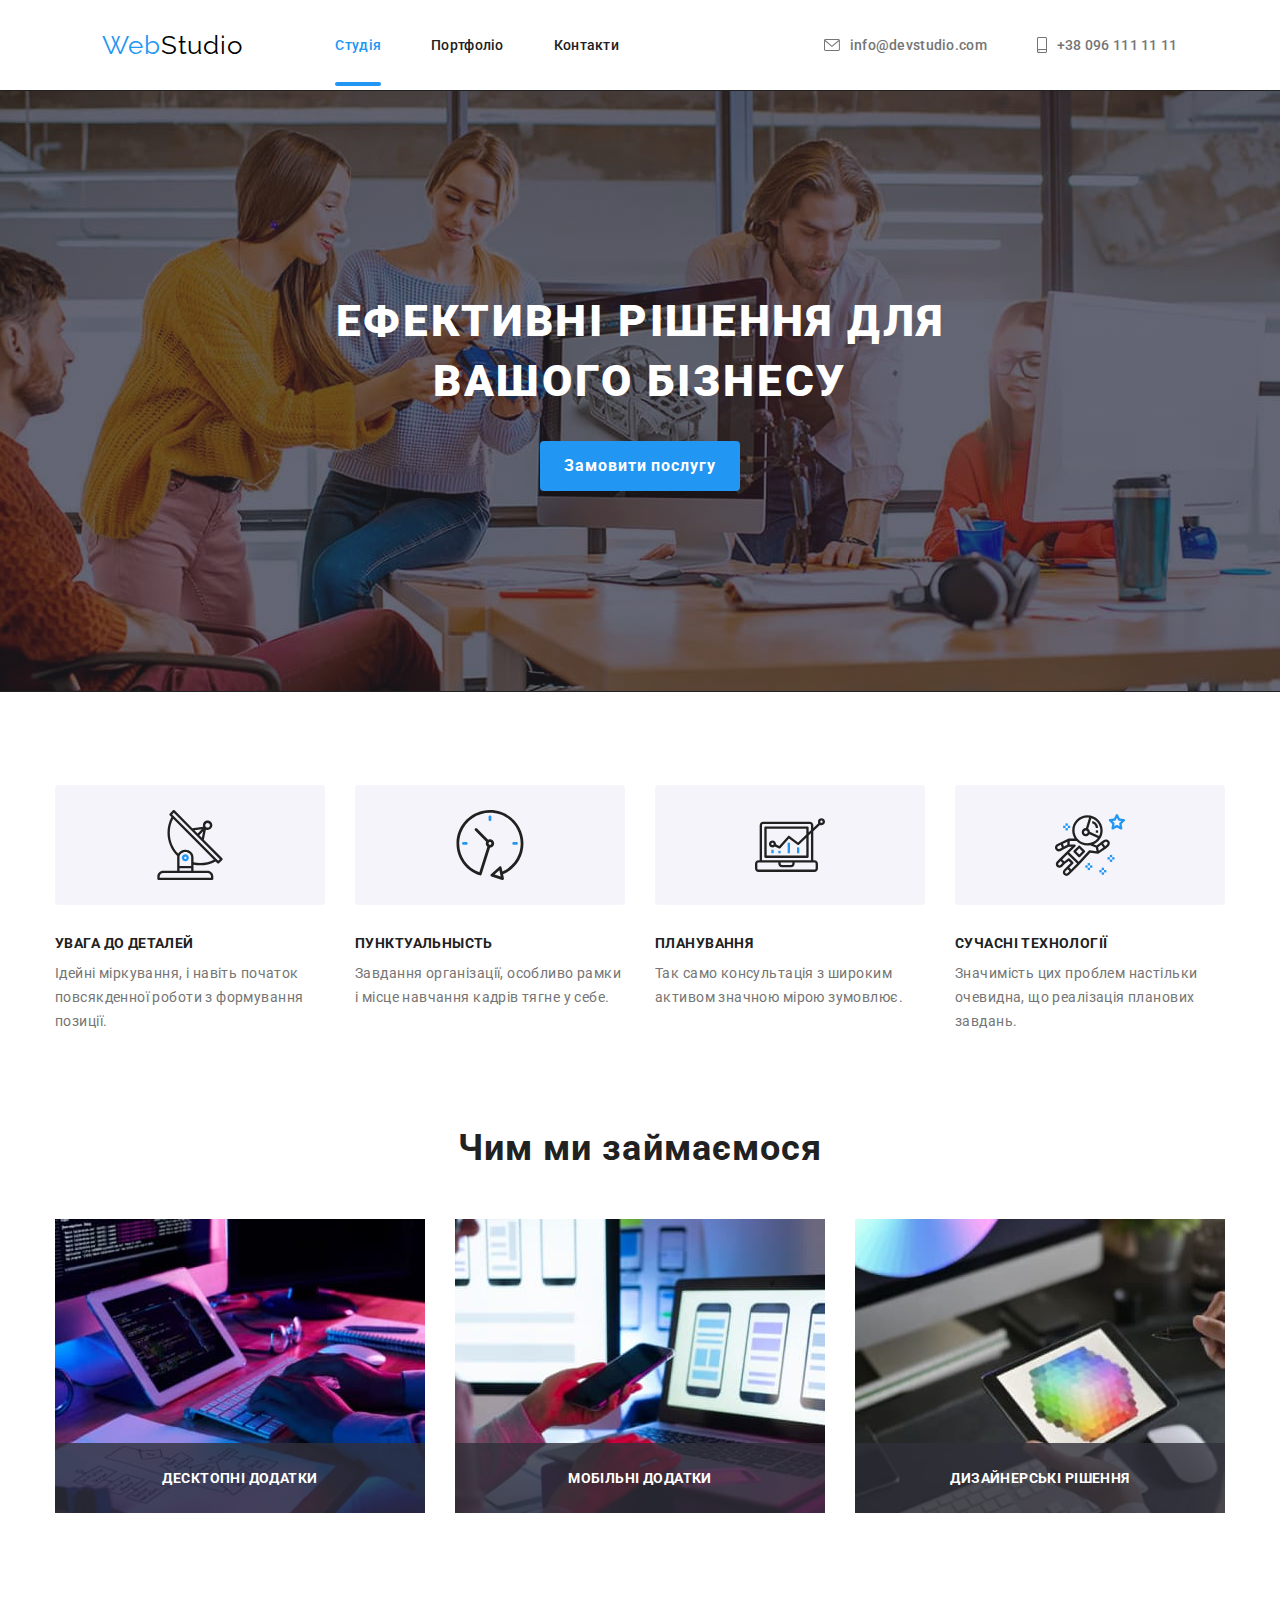
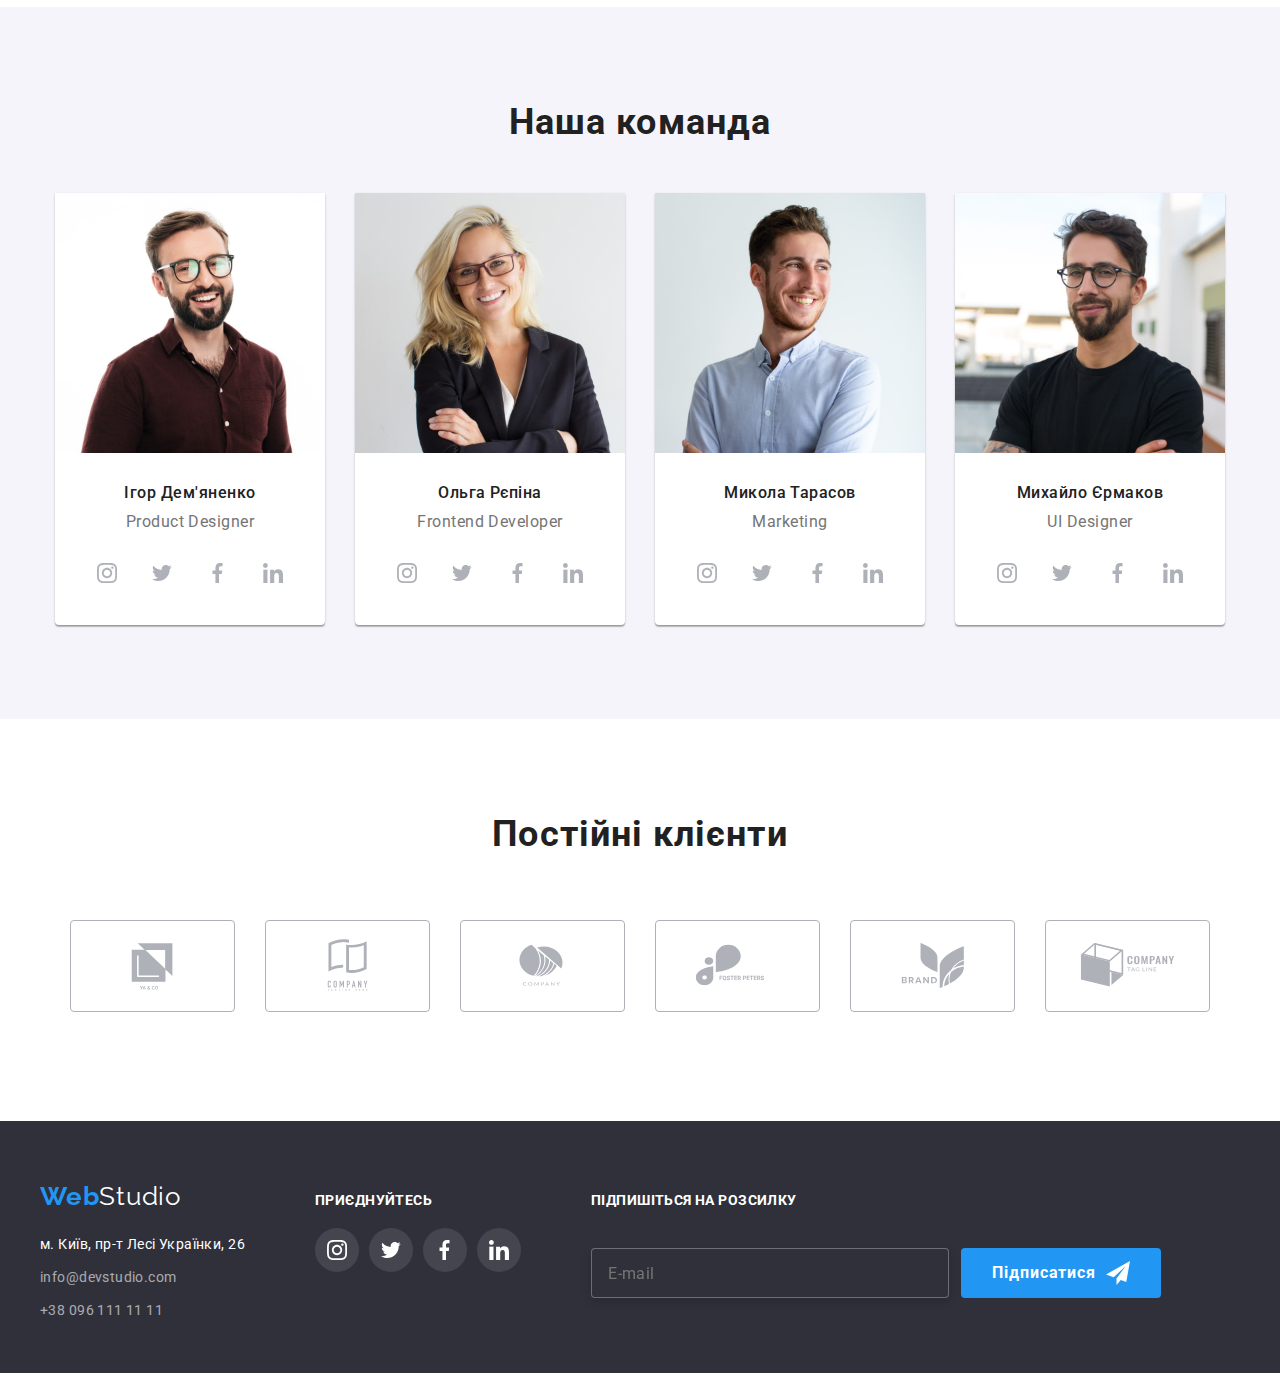
==== commit 01ecc4ff: "26.11" ====
--- a/index.html
+++ b/index.html
@@ -147,9 +147,16 @@
                 <h2 class="title">Наша команда</h2>
                 <ul class="team-list">
                     <li class="employee">
-                        <img  class="team__img"
-                        srcset="./images/4.jpg 1x, ./images/4@2x.jpg 2x" 
-                        src="./images/4.jpg" alt="Igor">
+                        <picture>
+                            <source srcset="./images/4desktop.jpg 1x, ./images/4desktop@2x.jpg 2x"
+                            media="(min-width:1200px">
+                            <source srcset="./images/4tablet.jpg 1x, ./images/4tablet@2x.jpg 2x"
+                            media="(min-width:768px">
+                            <source srcset="./images/4mobile.jpg 1x, ./images/4mobile@2x.jpg 2x"
+                            media="(max-width:767px">
+                            <img class="team__img" src="./images/4desktop.jpg"
+                                alt="Igor">
+                        </picture>
                         <div class="employee-box">
                             <h3 class="employee-box__name">Ігор Дем'яненко</h3>
                             <p class="employee-box__direction" lang="en">Product Designer</p>
@@ -166,9 +173,14 @@
                         </div>
                     </li>
                     <li class="employee">
-                        <img  class="team__img"
-                        srcset="./images/5.jpg 1x, ./images/5@2x.jpg 2x" 
-                        src="./images/5.jpg" alt="Olga">
+                        <picture>
+                            <source srcset="./images/5desktop.jpg 1x, ./images/5desktop@2x.jpg 2x" media="(min-width:1200px">
+                            <source srcset="./images/5tablet.jpg 1x, ./images/5tablet@2x.jpg 2x" 
+                            media="(min-width:768px">
+                            <source srcset="./images/5mobile.jpg 1x, ./images/5mobile@2x.jpg 2x" 
+                            media="(max-width:767px">
+                            <img class="team__img" src="./images/5desktop.jpg" alt="Olga">
+                        </picture>
                         <div class="employee-box">
                             <h3 class="employee-box__name">Ольга Рєпіна</h3>
                             <p class="employee-box__direction" lang="en">Frontend Developer</p>
@@ -185,9 +197,14 @@
                         </div>                       
                     </li>
                     <li class="employee">
-                        <img class="team__img"
-                        srcset="./images/6.jpg 1x, ./images/6@2x.jpg 2x"  
-                        src="./images/6.jpg" alt="Mikola">
+                        <picture>
+                            <source srcset="./images/6desktop.jpg 1x, ./images/6desktop@2x.jpg 2x" media="(min-width:1200px">
+                            <source srcset="./images/6tablet.jpg 1x, ./images/6tablet@2x.jpg 2x" 
+                            media="(min-width:768px">
+                            <source srcset="./images/6mobile.jpg 1x, ./images/6mobile@2x.jpg 2x" 
+                            media="(max-width:767px">
+                            <img class="team__img" src="./images/6desktop.jpg" alt="Mikola">
+                        </picture>
                         <div class="employee-box">
                             <h3 class="employee-box__name">Микола Тарасов</h3>
                             <p class="employee-box__direction" lang="en">Marketing</p>
@@ -204,9 +221,15 @@
                         </div>
                     </li>
                     <li class="employee">
-                        <img class="team__img"
-                        srcset="./images/7.jpg 1x, ./images/7@2x.jpg 2x" 
-                        src="./images/7.jpg" alt="Michailo">
+                        <picture>
+                            <source srcset="./images/7desktop.jpg 1x, ./images/7desktop@2x.jpg 2x"
+                            media="(min-width:1200px">
+                            <source srcset="./images/7tablet.jpg 1x, ./images/7tablet@2x.jpg 2x" 
+                            media="(min-width:768px">
+                            <source srcset="./images/7mobile.jpg 1x, ./images/7mobile@2x.jpg 2x" 
+                            media="(max-width:767px">
+                            <img class="team__img" src="./images/7desktop.jpg" alt="Michailo">
+                        </picture>
                         <div class="employee-box">
                             <h3 class="employee-box__name">Михайло Єрмаков</h3>
                             <p class="employee-box__direction" lang="en">UI Designer</p>
--- a/css/main.min.css
+++ b/css/main.min.css
@@ -1 +1 @@
-body{font-family:"Roboto",sans-serif;font-style:normal;font-weight:400;font-size:14px;text-align:center;text-decoration:none;background-color:#fff;color:#212121;text-decoration:none}@media screen and (min-width: 480px){body{overflow-x:hidden;width:100%}}*{margin:0px;padding:0px;-webkit-box-sizing:border-box;box-sizing:border-box}button{cursor:pointer;font-family:inherit}img{display:block;max-width:100%;height:auto}ul{list-style-type:none}li,a{text-decoration:none}.title{font-weight:700;font-size:36px;line-height:42px;text-align:center;letter-spacing:.03em;color:#212121;margin-bottom:30px}@media screen and (min-width: 1200px){.title{margin-bottom:50px}}@media screen and (min-width: 480px){.section{padding:60px 0}}@media screen and (min-width: 768px){.section{padding:60px 0}}@media screen and (min-width: 1200px){.section{padding:94px 0}}.container{padding-left:15px;padding-right:15px;margin-left:auto;margin-right:auto;margin:0 auto}@media screen and (min-width: 480px){.container{max-width:480px}}@media screen and (min-width: 480px)and (min-width: 768px){.container{max-width:768px}}@media screen and (min-width: 480px)and (min-width: 1200px){.container{max-width:1200px}}.backdrop{position:fixed;top:0;left:0;width:100%;height:100%;background:rgba(0,0,0,.2);z-index:101}.backdrop.is-hidden{opacity:0;pointer-events:none}.modal{position:absolute;top:50%;left:50%;-webkit-transform:translate(-50%, -50%);transform:translate(-50%, -50%);min-height:609px;min-width:450px;background-color:#fff;-webkit-box-shadow:0px 1px 3px rgba(0,0,0,.12),0px 1px 1px rgba(0,0,0,.14),0px 2px 1px rgba(0,0,0,.2);box-shadow:0px 1px 3px rgba(0,0,0,.12),0px 1px 1px rgba(0,0,0,.14),0px 2px 1px rgba(0,0,0,.2);border-radius:4px}@media screen and (min-width: 768px){.modal{min-height:609px;min-width:450px}}@media screen and (min-width: 1200px){.modal{min-height:581px;min-width:528px}}.modal__textarea{display:block;width:100%;height:120px;resize:none;padding:12px 16px;font-size:12px;line-height:14px;letter-spacing:.01em;color:#212121;cursor:pointer;margin-top:4px;border:1px solid rgba(33,33,33,.2);border-radius:4px;-webkit-transition:border 250ms cubic-bezier(0.4, 0, 0.2, 1);transition:border 250ms cubic-bezier(0.4, 0, 0.2, 1)}.modal__textarea:focus{border:1px solid #2196f3;border-radius:4px}.modal__textarea::-webkit-input-placeholder{color:rgba(117,117,117,.5)}.modal__textarea::-moz-placeholder{color:rgba(117,117,117,.5)}.modal__textarea:-ms-input-placeholder{color:rgba(117,117,117,.5)}.modal__textarea::-ms-input-placeholder{color:rgba(117,117,117,.5)}.modal__textarea::placeholder{color:rgba(117,117,117,.5)}.modal .modal__form{display:block;width:100%;height:609px;padding:40px;font-size:12px;line-height:14px;letter-spacing:.01em;color:#757575}@media screen and (min-width: 768px){.modal .modal__form{height:609px}}@media screen and (min-width: 1200px){.modal .modal__form{height:581px}}.modal .modal__form .modal-text{width:370px;font-weight:700;font-size:20px;line-height:30px;display:-webkit-box;display:-ms-flexbox;display:flex;-webkit-box-pack:center;-ms-flex-pack:center;justify-content:center;text-align:center;-webkit-box-align:center;-ms-flex-align:center;align-items:center;letter-spacing:.03em;color:#212121;margin-bottom:12px}@media screen and (min-width: 768px){.modal .modal__form .modal-text{line-height:30px;width:370px}}@media screen and (min-width: 1200px){.modal .modal__form .modal-text{line-height:23px;width:auto}}.modal .modal__form .modal__label{display:-webkit-box;display:-ms-flexbox;display:flex;-webkit-box-orient:vertical;-webkit-box-direction:normal;-ms-flex-direction:column;flex-direction:column;text-align:left;-webkit-box-align:start;-ms-flex-align:start;align-items:flex-start;cursor:pointer;font-size:12px;line-height:14px;letter-spacing:.01em;color:#757575;margin-bottom:10px}.modal .modal__form .modal__label .modal__input-wrapper{position:relative;display:-webkit-box;display:-ms-flexbox;display:flex;width:100%;margin-top:4px;font-size:14px;line-height:24px;letter-spacing:.03em;color:#757575}.modal .modal__form .modal__label .modal__input-wrapper .modal-input{width:100%;height:40px;cursor:pointer;outline:none;border:1px solid rgba(33,33,33,.2);border-radius:4px;padding-left:42px;-webkit-transition:border 250ms cubic-bezier(0.4, 0, 0.2, 1);transition:border 250ms cubic-bezier(0.4, 0, 0.2, 1)}.modal .modal__form .modal__label .modal__input-wrapper .modal-input:focus{border:1px solid #2196f3;border-radius:4px}.modal .modal__form .modal__label .modal__input-wrapper .modal-input:focus-within{border:1px solid #2196f3;border-radius:4px}.modal .modal__form .modal__label .modal__input-wrapper .modal-input:focus~.modal-icon{fill:#2196f3}.modal .modal__icon{position:absolute;left:12px;top:50%;cursor:pointer;-webkit-transform:translateY(-50%);transform:translateY(-50%);-webkit-transition:fill 250ms cubic-bezier(0.4, 0, 0.2, 1);transition:fill 250ms cubic-bezier(0.4, 0, 0.2, 1)}.modal .checkbox{width:400px;height:24px;display:-webkit-box;display:-ms-flexbox;display:flex;margin:20px 0 0 12px;padding:0;-webkit-box-align:center;-ms-flex-align:center;align-items:center;cursor:pointer;font-size:12px;line-height:14px}@media screen and (min-width: 768px){.modal .checkbox{font-size:12px;line-height:14px}}@media screen and (min-width: 1200px){.modal .checkbox{font-size:14px;line-height:24px}}.modal .checkbox__contract{color:#2196f3;margin-left:5px;text-decoration:underline}.modal .checkbox .modal-input-wrapper-checkbox{width:0}.modal .checkbox .checkbox-input{-moz-appearance:none;appearance:none;-webkit-appearance:none;position:absolute}.modal .checkbox .checkbox-custom-box{display:-webkit-box;display:-ms-flexbox;display:flex;-webkit-box-align:center;-ms-flex-align:center;align-items:center;-webkit-box-pack:center;-ms-flex-pack:center;justify-content:center;width:16px;height:15px;margin-right:8px;border:1.5px solid #212121;border-radius:2px;cursor:pointer;-webkit-transition:background 250ms cubic-bezier(0.4, 0, 0.2, 1),border-color 250ms cubic-bezier(0.4, 0, 0.2, 1);transition:background 250ms cubic-bezier(0.4, 0, 0.2, 1),border-color 250ms cubic-bezier(0.4, 0, 0.2, 1)}.modal .checkbox .checkbox-input:checked+.checkbox-custom-box{background:#2196f3;border-color:rgba(0,0,0,0)}.modal__form-button{width:200px;height:50px;background:#2196f3;border-radius:4px;border:none;font-weight:700;font-size:16px;line-height:30px;display:-webkit-box;display:-ms-flexbox;display:flex;-webkit-box-pack:center;-ms-flex-pack:center;justify-content:center;-webkit-box-align:center;-ms-flex-align:center;align-items:center;text-align:center;letter-spacing:.06em;color:#fff;-webkit-box-shadow:0px 4px 4px rgba(0,0,0,.15);box-shadow:0px 4px 4px rgba(0,0,0,.15);margin:auto;margin-top:30px;-webkit-transition:background 250ms cubic-bezier(0.4, 0, 0.2, 1);transition:background 250ms cubic-bezier(0.4, 0, 0.2, 1)}.modal__form-button:hover,.modal__form-button:focus{background:#188ce8;-webkit-box-shadow:0px 4px 4px rgba(0,0,0,.15);box-shadow:0px 4px 4px rgba(0,0,0,.15)}.close{position:absolute;width:30px;height:30px;right:8px;top:8px;background:#fff;background-image:url(../images/Vector.svg);background-repeat:no-repeat;background-size:10px;background-position:center;border-radius:50%;border:1px solid rgba(0,0,0,.1);cursor:pointer;-webkit-transition:background-image 250ms cubic-bezier(0.4, 0, 0.2, 1);transition:background-image 250ms cubic-bezier(0.4, 0, 0.2, 1)}.close:focus,.close:hover{background-image:url(../images/VectorBlu.svg)}.benefits{padding:60px 0 30px 0;background-color:var(--white)}.benefits__box{display:-webkit-box;display:-ms-flexbox;display:flex;height:120px;background-size:contain;background-position:center;background-color:#f5f4fa;margin-bottom:30px;-webkit-box-pack:center;-ms-flex-pack:center;justify-content:center;-webkit-box-align:center;-ms-flex-align:center;align-items:center}.benefits__title{color:#212121;margin-bottom:10px;font-weight:700;font-size:14px;line-height:16px;letter-spacing:.03em;text-transform:uppercase;text-align:center}.benefits__description{line-height:24px;letter-spacing:.03em;color:#757575;line-height:24px;letter-spacing:.03em;text-align:left}.benefits__item{width:100%;padding-bottom:30px}@media screen and (min-width: 768px){.benefits__list{display:-webkit-box;display:-ms-flexbox;display:flex;-ms-flex-wrap:wrap;flex-wrap:wrap;-ms-flex-preferred-size:calc((100% - 30px)/2);flex-basis:calc((100% - 30px)/2)}.benefits__title{text-align:left}.benefits__description{line-height:24px;letter-spacing:.03em}.benefits__item{-ms-flex-wrap:wrap;flex-wrap:wrap;-ms-flex-preferred-size:calc((100% - 30px)/2);flex-basis:calc((100% - 30px)/2);padding:15px}}@media screen and (min-width: 1200px){.benefits{display:block;padding:94px 0px}.benefits__list{display:-webkit-box;display:-ms-flexbox;display:flex;-webkit-box-orient:horizontal;-webkit-box-direction:normal;-ms-flex-direction:row;flex-direction:row;-webkit-box-pack:justify;-ms-flex-pack:justify;justify-content:space-between}.benefits__title{text-align:left}.benefits__item{width:270px;-ms-flex-wrap:nowrap;flex-wrap:nowrap;-ms-flex-preferred-size:auto;flex-basis:auto}}.bisnes{color:#fff;background-image:-webkit-gradient(linear, left top, right top, from(rgba(47, 48, 58, 0.4)), to(rgba(47, 48, 58, 0.4))),url("../images/fon.jpg");background-image:linear-gradient(to right, rgba(47, 48, 58, 0.4), rgba(47, 48, 58, 0.4)),url("../images/fon.jpg");background-size:cover;background-position:center;background-repeat:no-repeat;-webkit-box-pack:center;-ms-flex-pack:center;justify-content:center;max-width:1600px;margin-top:0;margin:auto;outline:1px solid #212121;padding:118px 0}@media screen and (min-width: 768px){.bisnes{padding:118px 0}}@media screen and (min-width: 1200px){.bisnes{padding:200px 0}}@media(min-device-pixel-ratio: 2),(-webkit-min-device-pixel-ratio: 2),(min-resolution: 192dpi),(min-resolution: 2dppx){.bisnes{background-image:-webkit-gradient(linear, left top, right top, from(rgba(47, 48, 58, 0.4)), to(rgba(47, 48, 58, 0.4))),url(../../images/fon@2x.jpg);background-image:linear-gradient(to right, rgba(47, 48, 58, 0.4), rgba(47, 48, 58, 0.4)),url(../../images/fon@2x.jpg)}}.bisnes__title{font-weight:900;font-size:26px;line-height:42px;text-align:center;letter-spacing:.06em;text-transform:uppercase;color:#fff;max-width:360px;margin:0 auto 30px}@media screen and (min-width: 768px){.bisnes__title{font-size:26px;line-height:42px;max-width:360px}}@media screen and (min-width: 1200px){.bisnes__title{font-size:44px;line-height:60px;max-width:696px}}.bisnes__button{background-color:#2196f3;width:200px;height:50px;border-radius:4px;border:none;font-weight:700;font-size:16px;line-height:30px;display:-webkit-box;display:-ms-flexbox;display:flex;-webkit-box-pack:center;-ms-flex-pack:center;justify-content:center;-webkit-box-align:center;-ms-flex-align:center;align-items:center;text-align:center;letter-spacing:.06em;color:#fff;-webkit-transition:background-color 250ms cubic-bezier(0.4, 0, 0.2, 1);transition:background-color 250ms cubic-bezier(0.4, 0, 0.2, 1)}.bisnes__button:hover{background-color:#188ce8}.bisnes .container{display:-webkit-box;display:-ms-flexbox;display:flex;-webkit-box-align:center;-ms-flex-align:center;align-items:center;-webkit-box-orient:vertical;-webkit-box-direction:normal;-ms-flex-direction:column;flex-direction:column;-webkit-box-pack:center;-ms-flex-pack:center;justify-content:center}.direction{padding:94px 0px}.direction .filter{display:-webkit-box;display:-ms-flexbox;display:flex;-webkit-box-pack:center;-ms-flex-pack:center;justify-content:center;-ms-flex-wrap:wrap;flex-wrap:wrap;text-align:center;-webkit-box-align:center;-ms-flex-align:center;align-items:center;margin-bottom:50px}.direction .filter__button{padding:6px 22px;font-weight:500;font-size:16px;line-height:26px;text-align:center;letter-spacing:.03em;color:#212121;margin:4px;border:none;border-radius:4px;-webkit-transition:color 250ms cubic-bezier(0.4, 0, 0.2, 1),background-color 250ms cubic-bezier(0.4, 0, 0.2, 1),border-radius 250ms cubic-bezier(0.4, 0, 0.2, 1),-webkit-box-shadow 250ms cubic-bezier(0.4, 0, 0.2, 1);transition:color 250ms cubic-bezier(0.4, 0, 0.2, 1),background-color 250ms cubic-bezier(0.4, 0, 0.2, 1),border-radius 250ms cubic-bezier(0.4, 0, 0.2, 1),-webkit-box-shadow 250ms cubic-bezier(0.4, 0, 0.2, 1);transition:color 250ms cubic-bezier(0.4, 0, 0.2, 1),background-color 250ms cubic-bezier(0.4, 0, 0.2, 1),box-shadow 250ms cubic-bezier(0.4, 0, 0.2, 1),border-radius 250ms cubic-bezier(0.4, 0, 0.2, 1);transition:color 250ms cubic-bezier(0.4, 0, 0.2, 1),background-color 250ms cubic-bezier(0.4, 0, 0.2, 1),box-shadow 250ms cubic-bezier(0.4, 0, 0.2, 1),border-radius 250ms cubic-bezier(0.4, 0, 0.2, 1),-webkit-box-shadow 250ms cubic-bezier(0.4, 0, 0.2, 1)}.direction .filter__button:hover,.direction .filter__button:focus{background-color:#2196f3;color:#fff;-webkit-box-shadow:0px 3px 1px rgba(0,0,0,.1),0px 1px 2px rgba(0,0,0,.08),0px 2px 2px rgba(0,0,0,.12);box-shadow:0px 3px 1px rgba(0,0,0,.1),0px 1px 2px rgba(0,0,0,.08),0px 2px 2px rgba(0,0,0,.12);border-radius:4px}.clients{margin:0;padding:0;display:-webkit-box;display:-ms-flexbox;display:flex;-ms-flex-wrap:wrap;flex-wrap:wrap}.clients__link{width:100%;height:100%;display:-webkit-box;display:-ms-flexbox;display:flex;-webkit-box-align:center;-ms-flex-align:center;align-items:center;-webkit-box-pack:center;-ms-flex-pack:center;justify-content:center;border:1px solid #afb1b8;border-radius:4px;fill:#afb1b8;outline:none;-webkit-transition:fill 250ms cubic-bezier(0.4, 0, 0.2, 1),border 250ms cubic-bezier(0.4, 0, 0.2, 1);transition:fill 250ms cubic-bezier(0.4, 0, 0.2, 1),border 250ms cubic-bezier(0.4, 0, 0.2, 1)}.clients__link:hover,.clients__link:focus{fill:#2196f3;border:1px solid #2196f3}.clients__item{width:100%;-ms-flex-preferred-size:50%;flex-basis:50%;height:92px;padding:15px}@media screen and (min-width: 768px){.clients{display:-webkit-box;display:-ms-flexbox;display:flex;-webkit-box-pack:justify;-ms-flex-pack:justify;justify-content:space-between;margin:0;padding:0}.clients__item{display:-webkit-box;display:-ms-flexbox;display:flex;-ms-flex-preferred-size:33.3333333333%;flex-basis:33.3333333333%;height:92px}}@media screen and (min-width: 1200px){.clients{display:-webkit-box;display:-ms-flexbox;display:flex;-webkit-box-pack:justify;-ms-flex-pack:justify;justify-content:space-between;-ms-flex-wrap:nowrap;flex-wrap:nowrap;margin:0;padding:0}.clients__item{display:-webkit-box;display:-ms-flexbox;display:flex;width:calc(16.6666666667% - 25px);height:92px}}.direction{padding:94px 0px}.footer{height:603px;background-color:#2f303a;text-align:center}.footer__title{font-weight:700;font-size:14px;line-height:16px;letter-spacing:.03em;text-transform:uppercase;color:#fff}.footer .container{padding:60px 0px;-webkit-box-align:baseline;-ms-flex-align:baseline;align-items:baseline}.footer-contacts{-webkit-transition:color 250ms cubic-bezier(0.4, 0, 0.2, 1);transition:color 250ms cubic-bezier(0.4, 0, 0.2, 1);padding-bottom:60px}.footer-contacts__item{margin-bottom:9px}.footer-contacts__item:nth-last-of-type(1){margin-bottom:0}.footer-contacts__google{line-height:24px;letter-spacing:.03em;color:#fff;text-align:center;text-decoration:none;font-style:normal;-webkit-transition:color 250ms cubic-bezier(0.4, 0, 0.2, 1);transition:color 250ms cubic-bezier(0.4, 0, 0.2, 1)}.footer-contacts__google:hover,.footer-contacts__google:focus{color:#2196f3}.footer-contacts__info{line-height:24px;letter-spacing:.03em;color:rgba(255,255,255,.6);margin:0px;text-decoration:none;font-style:normal}.footer-contacts__info:focus,.footer-contacts__info:hover{color:#2196f3}.footer-contacts .footer .logo{margin-bottom:20px}@media screen and (min-width: 768px){.footer{height:463px;text-align:left}.footer .container{padding:30px;display:-webkit-box;display:-ms-flexbox;display:flex;-webkit-box-orient:horizontal;-webkit-box-direction:normal;-ms-flex-direction:row;flex-direction:row;-ms-flex-pack:distribute;justify-content:space-around;-ms-flex-wrap:wrap;flex-wrap:wrap;-ms-flex-preferred-size:calc((100% - 30px)/2);flex-basis:calc((100% - 30px)/2)}.footer-contacts{padding-bottom:0;-webkit-transition:color 250ms cubic-bezier(0.4, 0, 0.2, 1);transition:color 250ms cubic-bezier(0.4, 0, 0.2, 1)}.footer .logo{margin-bottom:20px}}@media screen and (min-width: 1200px){.footer{height:252px;text-align:left;display:list-item}.footer__title{font-weight:700;font-size:14px;line-height:16px;letter-spacing:.03em;text-transform:uppercase;color:#fff}.footer .container{padding:0;display:-webkit-box;display:-ms-flexbox;display:flex;-webkit-box-align:baseline;-ms-flex-align:baseline;align-items:baseline}.footer-contacts{padding-bottom:0;-webkit-transition:color 250ms cubic-bezier(0.4, 0, 0.2, 1);transition:color 250ms cubic-bezier(0.4, 0, 0.2, 1)}.footer-contacts__item{margin-bottom:9px}.footer-contacts__item:nth-last-of-type(1){margin-bottom:0}.footer-contacts__google{line-height:24px;letter-spacing:.03em;color:#fff;text-decoration:none;font-style:normal;-webkit-transition:color 250ms cubic-bezier(0.4, 0, 0.2, 1);transition:color 250ms cubic-bezier(0.4, 0, 0.2, 1)}.footer-contacts__info{line-height:24px;letter-spacing:.03em;color:rgba(255,255,255,.6);margin:0px;text-decoration:none;font-style:normal}.footer .logo{margin-bottom:20px}}.header{border-bottom:1px solid #ececec;padding-bottom:0;padding-top:0;background-color:#fff}.header__list{display:none}@media screen and (min-width: 768px){.header__list{display:-webkit-box;display:-ms-flexbox;display:flex;-webkit-box-pack:justify;-ms-flex-pack:justify;justify-content:space-between;gap:50px}}@media(min-width: 769px)and (max-width: 1200px){.header__list{display:-webkit-box;display:-ms-flexbox;display:flex;-webkit-box-pack:justify;-ms-flex-pack:justify;justify-content:space-between;-webkit-box-align:center;-ms-flex-align:center;align-items:center}}.header__item{text-decoration:none}.header__menu{display:-webkit-box;display:-ms-flexbox;display:flex;-webkit-box-align:center;-ms-flex-align:center;align-items:center}.header__contact{display:none}.header__contact-link{font-weight:500;line-height:16px;letter-spacing:.02em;color:#757575;text-decoration:none;display:-webkit-box;display:-ms-flexbox;display:flex;font-style:normal;-webkit-box-align:center;-ms-flex-align:center;align-items:center;fill:currentColor;-webkit-transition:color 250ms cubic-bezier(0.4, 0, 0.2, 1);transition:color 250ms cubic-bezier(0.4, 0, 0.2, 1)}.header__contact-link:focus,.header__contact-link:hover{color:#2196f3}@media screen and (min-width: 768px){.header__contact-link{padding:5px 0}}@media screen and (min-width: 768px){.header__contact{display:-webkit-box;display:-ms-flexbox;display:flex;-webkit-box-orient:vertical;-webkit-box-direction:normal;-ms-flex-direction:column;flex-direction:column;-webkit-box-align:start;-ms-flex-align:start;align-items:flex-start;-webkit-box-pack:justify;-ms-flex-pack:justify;justify-content:space-between;gap:0;padding:0}}@media screen and (min-width: 1200px){.header__contact{display:-webkit-box;display:-ms-flexbox;display:flex;-webkit-box-align:start;-ms-flex-align:start;align-items:flex-start;-webkit-box-orient:horizontal;-webkit-box-direction:normal;-ms-flex-direction:row;flex-direction:row;-webkit-box-pack:justify;-ms-flex-pack:justify;justify-content:space-between;-webkit-box-align:center;-ms-flex-align:center;align-items:center;padding:32px 0;gap:50px}}.header .container{-webkit-box-align:center;-ms-flex-align:center;align-items:center}@media screen and (min-width: 480px){.header__menu{-webkit-box-pack:justify;-ms-flex-pack:justify;justify-content:space-between}.header .container{margin:0 15px;padding:0}}@media screen and (min-width: 768px){.header .container{display:-webkit-box;display:-ms-flexbox;display:flex;-webkit-box-pack:justify;-ms-flex-pack:justify;justify-content:space-between}}@media screen and (min-width: 1200px){.header .container{display:-webkit-box;display:-ms-flexbox;display:flex;-ms-flex-pack:distribute;justify-content:space-around;max-width:100%}}.black{position:relative;color:#212121;font-weight:500;line-height:16px;letter-spacing:.02em;margin:auto;font-style:normal;display:block;padding:32px 0px;-webkit-transition:color 250ms cubic-bezier(0.4, 0, 0.2, 1);transition:color 250ms cubic-bezier(0.4, 0, 0.2, 1)}.black:focus,.black:hover{color:#2196f3;fill:#2196f3}.icon-header{margin-right:10px}.active{color:#2196f3}.active::after{content:"";position:absolute;display:block;width:100%;height:4px;background:#2196f3;border-radius:2px;bottom:-1px}.join{color:#fff;font-style:normal;display:-webkit-inline-box;display:-ms-inline-flexbox;display:inline-flex;-webkit-box-orient:vertical;-webkit-box-direction:normal;-ms-flex-direction:column;flex-direction:column;text-transform:uppercase;width:206px;height:80px}@media screen and (min-width: 768px){.join{margin-left:70px}}@media screen and (min-width: 1200px){.join{margin-left:70px}}.logo{font-family:"Raleway",sans-serif;letter-spacing:.03em;font-size:26px;line-height:31px;color:#2196f3;text-decoration:none}.logo__footer{color:#fff}.logo__header{color:#000}@media screen and (min-width: 480px){.logo{margin-bottom:16px;margin-top:16px}.footer .logo{display:-webkit-box;display:-ms-flexbox;display:flex;-webkit-box-pack:center;-ms-flex-pack:center;justify-content:center;-webkit-box-align:center;-ms-flex-align:center;align-items:center;margin-right:0}}@media screen and (min-width: 768px){.logo{margin-bottom:24px;margin-top:24px;margin-right:88px}.footer .logo{display:block}}@media screen and (min-width: 1200px){.logo{margin-right:93px;margin-top:0;margin-bottom:0}.footer .logo{display:block}}.menu-button{display:-webkit-box;display:-ms-flexbox;display:flex;-webkit-box-align:center;-ms-flex-align:center;align-items:center;-webkit-box-pack:center;-ms-flex-pack:center;justify-content:center;margin:0;border:none;background-color:rgba(0,0,0,0);cursor:pointer;padding:0;margin-left:auto}@media screen and (min-width: 768px){.menu-button{display:none}}.mob-menu{position:fixed;z-index:1;top:0;left:0;width:100%;height:100%;display:-webkit-box;display:-ms-flexbox;display:flex;-webkit-box-orient:vertical;-webkit-box-direction:normal;-ms-flex-direction:column;flex-direction:column;background-color:#fff;padding:48px 40px}.mob-menu.is-hidden{opacity:0;pointer-events:none;visibility:hidden}.menu-close__btn{position:absolute;top:10px;right:15px;border:none;background-color:rgba(0,0,0,0);cursor:pointer;padding:0;fill:#212121}.menu-close__btn:hover,.menu-close__btn:focus{fill:#2196f3}.mob-menu__navigation{margin-bottom:auto}.mob-menu__list,.mob-connect__list{display:-webkit-box;display:-ms-flexbox;display:flex;-webkit-box-orient:vertical;-webkit-box-direction:normal;-ms-flex-direction:column;flex-direction:column;-webkit-box-align:start;-ms-flex-align:start;align-items:flex-start}.mob-menu__link{font-weight:500;font-size:40px;line-height:1.2;letter-spacing:.02em;color:#212121}.mob-menu__link:hover,.mob-menu__link:focus{color:#2196f3}.mob-menu__item:not(:last-child){margin-bottom:32px}.mob-connect__item{margin-bottom:32px}.mob-mail__item{margin-bottom:64px}.mob-tel__link{font-weight:500;font-size:34px;line-height:1.2;letter-spacing:.02em;color:#2196f3}.mob-connect__link{font-weight:500;font-size:24px;line-height:1.2;letter-spacing:.02em;color:#757575}.mob-menu__link--active{color:#2196f3}.mob-soc__list{display:-webkit-box;display:-ms-flexbox;display:flex;-webkit-box-pack:start;-ms-flex-pack:start;justify-content:flex-start}.mob-soc__item:not(:first-child){padding-left:10px}.mob-soc__item:not(:last-child){padding-right:10px;border-right:1px solid rgba(33,33,33,.2)}.mob-soc__link{font-weight:500;font-size:18px;line-height:1.2;color:#2196f3}.project-list{display:-webkit-box;display:-ms-flexbox;display:flex;-ms-flex-wrap:wrap;flex-wrap:wrap;text-align:left}.project{max-width:370px;margin-right:30px;margin-bottom:30px}.project:nth-child(3n){margin-right:0px}.project:nth-last-child(-n+3){margin-bottom:0px}.project__link{display:block;border:1px solid #eee;background-color:#fff;-webkit-box-sizing:border-box;box-sizing:border-box;position:relative;overflow:hidden;-webkit-transition:background-color 250ms cubic-bezier(0.4, 0, 0.2, 1),border 250ms cubic-bezier(0.4, 0, 0.2, 1),-webkit-box-shadow 250ms cubic-bezier(0.4, 0, 0.2, 1);transition:background-color 250ms cubic-bezier(0.4, 0, 0.2, 1),border 250ms cubic-bezier(0.4, 0, 0.2, 1),-webkit-box-shadow 250ms cubic-bezier(0.4, 0, 0.2, 1);transition:background-color 250ms cubic-bezier(0.4, 0, 0.2, 1),border 250ms cubic-bezier(0.4, 0, 0.2, 1),box-shadow 250ms cubic-bezier(0.4, 0, 0.2, 1);transition:background-color 250ms cubic-bezier(0.4, 0, 0.2, 1),border 250ms cubic-bezier(0.4, 0, 0.2, 1),box-shadow 250ms cubic-bezier(0.4, 0, 0.2, 1),-webkit-box-shadow 250ms cubic-bezier(0.4, 0, 0.2, 1)}.project__link:hover .project__overlay,.project__link:focus .project__overlay{color:#fff;-webkit-transform:translateY(0%);transform:translateY(0%)}.project__image-container{position:relative;overflow:hidden}.project__overlay{position:absolute;top:0;left:0;display:-webkit-box;display:-ms-flexbox;display:flex;-webkit-box-align:center;-ms-flex-align:center;align-items:center;width:100%;height:100%;padding:24px;margin:0;-webkit-box-sizing:border-box;box-sizing:border-box;font-size:18px;line-height:28px;letter-spacing:.03em;color:#fff;background:rgba(33,150,243,.9);-webkit-transform:translateY(101%);transform:translateY(101%);-webkit-transition:-webkit-transform 250ms cubic-bezier(0.4, 0, 0.2, 1);transition:-webkit-transform 250ms cubic-bezier(0.4, 0, 0.2, 1);transition:transform 250ms cubic-bezier(0.4, 0, 0.2, 1);transition:transform 250ms cubic-bezier(0.4, 0, 0.2, 1), -webkit-transform 250ms cubic-bezier(0.4, 0, 0.2, 1)}.project__text-container{padding:24px 20px}.project__title{font-weight:700;font-size:18px;line-height:36px;letter-spacing:.06em;color:#212121;line-height:2.25em;padding:0}.project__text{font-size:16px;line-height:30px;letter-spacing:.03em;color:#757575}.socials{display:-webkit-box;display:-ms-flexbox;display:flex;-webkit-box-pack:justify;-ms-flex-pack:justify;justify-content:space-between;margin-top:20px}.socials__link{height:44px;width:44px;display:-webkit-box;display:-ms-flexbox;display:flex;-ms-flex-line-pack:center;align-content:center;-ms-flex-pack:distribute;justify-content:space-around;-webkit-box-align:center;-ms-flex-align:center;align-items:center;border-radius:50%;fill:#afb1b8;margin:0px;padding:0px;-webkit-transition:background-color 250ms cubic-bezier(0.4, 0, 0.2, 1);transition:background-color 250ms cubic-bezier(0.4, 0, 0.2, 1)}.socials__link:hover,.socials__link:focus{background-color:#2196f3;fill:#fff}.socials__image{height:20px;width:20px}.socials__image:hover,.socials__image:focus{fill:#fff}.socials__link--dark{background:rgba(255,255,255,.1)}.socials__image--dark{fill:#fff}.subscription{width:100%;height:86px;display:-webkit-box;display:-ms-flexbox;display:flex;-webkit-box-orient:vertical;-webkit-box-direction:normal;-ms-flex-direction:column;flex-direction:column;margin-top:60px;-webkit-box-align:center;-ms-flex-align:center;align-items:center}.subscription__footer-form{display:-webkit-box;display:-ms-flexbox;display:flex;-webkit-box-orient:vertical;-webkit-box-direction:normal;-ms-flex-direction:column;flex-direction:column;-webkit-box-align:center;-ms-flex-align:center;align-items:center}.subscription__input{width:358px;height:50px;font-size:16px;line-height:20px;padding-left:16px;display:-webkit-box;display:-ms-flexbox;display:flex;-webkit-box-align:center;-ms-flex-align:center;align-items:center;letter-spacing:.03em;color:rgba(255,255,255,.6);background-color:#2f303a;border:1px solid rgba(255,255,255,.3);-webkit-filter:drop-shadow(0px 4px 4px rgba(0, 0, 0, 0.15));filter:drop-shadow(0px 4px 4px rgba(0, 0, 0, 0.15));border-radius:4px;margin:20px 0}.subscription__button{width:200px;height:50px;font-weight:700;font-size:16px;line-height:30px;display:-webkit-box;display:-ms-flexbox;display:flex;-webkit-box-pack:center;-ms-flex-pack:center;justify-content:center;-webkit-box-align:center;-ms-flex-align:center;align-items:center;text-align:center;letter-spacing:.06em;color:#fff;background:#2196f3;fill:var(--white);margin-left:12px;border-radius:4px;border:none;-webkit-transition:background-color 250ms cubic-bezier(0.4, 0, 0.2, 1);transition:background-color 250ms cubic-bezier(0.4, 0, 0.2, 1)}.subscription__button:hover,.subscription__button:focus{background-color:#188ce8}.subscription__button-submit{margin-left:10px}@media screen and (min-width: 768px){.subscription{width:570px;height:86px;display:-webkit-box;display:-ms-flexbox;display:flex;-webkit-box-orient:vertical;-webkit-box-direction:normal;-ms-flex-direction:column;flex-direction:column}.subscription__footer-form{margin-top:20px;display:-webkit-box;display:-ms-flexbox;display:flex}.subscription__input{width:450px;height:50px;font-size:16px;line-height:20px;padding-left:16px;display:-webkit-box;display:-ms-flexbox;display:flex;-webkit-box-align:center;-ms-flex-align:center;align-items:center;letter-spacing:.03em;color:rgba(255,255,255,.6);background-color:#2f303a;border:1px solid rgba(255,255,255,.3);-webkit-filter:drop-shadow(0px 4px 4px rgba(0, 0, 0, 0.15));filter:drop-shadow(0px 4px 4px rgba(0, 0, 0, 0.15));border-radius:4px;margin-bottom:20px}.subscription__button{width:200px;height:50px;font-weight:700;font-size:16px;line-height:30px;display:-webkit-box;display:-ms-flexbox;display:flex;-webkit-box-pack:center;-ms-flex-pack:center;justify-content:center;-webkit-box-align:center;-ms-flex-align:center;align-items:center;text-align:center;letter-spacing:.06em;color:#fff;background:#2196f3;fill:var(--white);margin-left:12px;border-radius:4px;border:none;-webkit-transition:background-color 250ms cubic-bezier(0.4, 0, 0.2, 1);transition:background-color 250ms cubic-bezier(0.4, 0, 0.2, 1)}.subscription__button-submit{margin-left:10px}}@media screen and (min-width: 1200px){.subscription{width:570px;height:86px;display:-webkit-box;display:-ms-flexbox;display:flex;-webkit-box-orient:vertical;-webkit-box-direction:normal;-ms-flex-direction:column;flex-direction:column;-webkit-box-align:start;-ms-flex-align:start;align-items:flex-start;margin-left:93px}.subscription__footer-form{margin-top:20px;display:-webkit-box;display:-ms-flexbox;display:flex;-webkit-box-orient:horizontal;-webkit-box-direction:normal;-ms-flex-direction:row;flex-direction:row}.subscription__input{width:358px;height:50px;font-size:16px;line-height:20px;padding-left:16px;display:-webkit-box;display:-ms-flexbox;display:flex;-webkit-box-align:center;-ms-flex-align:center;align-items:center;letter-spacing:.03em;color:rgba(255,255,255,.6);background-color:#2f303a;border:1px solid rgba(255,255,255,.3);-webkit-filter:drop-shadow(0px 4px 4px rgba(0, 0, 0, 0.15));filter:drop-shadow(0px 4px 4px rgba(0, 0, 0, 0.15));border-radius:4px}.subscription__button{width:200px;height:50px;font-weight:700;font-size:16px;line-height:30px;display:-webkit-box;display:-ms-flexbox;display:flex;-webkit-box-pack:center;-ms-flex-pack:center;justify-content:center;-webkit-box-align:center;-ms-flex-align:center;align-items:center;text-align:center;letter-spacing:.06em;color:#fff;background:#2196f3;fill:var(--white);margin-left:12px;border-radius:4px;border:none;-webkit-transition:background-color 250ms cubic-bezier(0.4, 0, 0.2, 1);transition:background-color 250ms cubic-bezier(0.4, 0, 0.2, 1)}.subscription__button-submit{margin-left:10px}}.team{background-color:#f5f4fa;padding:60px 15px}.team .team-list{-webkit-box-pack:center;-ms-flex-pack:center;justify-content:center;width:100%}.team .employee{background:#fff;-webkit-box-shadow:0px 1px 3px rgba(0,0,0,.12),0px 1px 1px rgba(0,0,0,.14),0px 2px 1px rgba(0,0,0,.2);box-shadow:0px 1px 3px rgba(0,0,0,.12),0px 1px 1px rgba(0,0,0,.14),0px 2px 1px rgba(0,0,0,.2);border-radius:0px 0px 4px 4px;font-size:16px;line-height:19px;display:-webkit-box;display:-ms-flexbox;display:flex;-webkit-box-orient:vertical;-webkit-box-direction:normal;-ms-flex-direction:column;flex-direction:column;-webkit-box-pack:center;-ms-flex-pack:center;justify-content:center;-webkit-box-align:center;-ms-flex-align:center;align-items:center;margin-bottom:15px}.team .employee-box{padding:30px}.team .employee-box__direction{font-size:16px;line-height:19px;text-align:center;letter-spacing:.03em;color:#757575}.team .employee-box__name{color:#212121;font-weight:500;font-size:16px;line-height:19px;text-align:center;letter-spacing:.03em;margin-bottom:10px}@media screen and (min-width: 768px){.team .team-list{width:768px;-ms-flex-wrap:wrap;flex-wrap:wrap;-ms-flex-preferred-size:calc((100% - 30px)/2);flex-basis:calc((100% - 30px)/2);display:-webkit-box;display:-ms-flexbox;display:flex}.team .employee{display:-webkit-box;display:-ms-flexbox;display:flex;margin:15px;margin-bottom:0}.team .employee-box{padding:30px}}@media screen and (min-width: 1200px){.team{padding:94px 0px}.team .team-list{-webkit-box-pack:justify;-ms-flex-pack:justify;justify-content:space-between;display:-webkit-box;display:-ms-flexbox;display:flex;-webkit-box-orient:horizontal;-webkit-box-direction:normal;-ms-flex-direction:row;flex-direction:row;width:100%;-ms-flex-wrap:nowrap;flex-wrap:nowrap}.team .employee{width:270px;display:block;padding:0}.team .employee-box{padding:30px}}@media screen and (min-width: 480px){.team__img{width:450px}}@media screen and (min-width: 768px){.team__img{width:354px}}@media screen and (min-width: 1200px){.team__img{width:270px}}.work{padding-top:0px;padding-bottom:94px}@media screen and (max-width: 1200px){.work{display:none}}.work__list{display:-webkit-box;display:-ms-flexbox;display:flex;-webkit-box-pack:justify;-ms-flex-pack:justify;justify-content:space-between}.work__item{position:relative}.work__box{position:absolute;display:-webkit-box;display:-ms-flexbox;display:flex;-webkit-box-align:center;-ms-flex-align:center;align-items:center;-webkit-box-pack:center;-ms-flex-pack:center;justify-content:center;width:100%;height:70px;bottom:0;font-weight:700;font-size:14px;line-height:16px;text-align:center;letter-spacing:.03em;text-transform:uppercase;color:#fff;background:rgba(47,48,58,.8)}/*# sourceMappingURL=main.min.css.map */+body{font-family:"Roboto",sans-serif;font-style:normal;font-weight:400;font-size:14px;text-align:center;text-decoration:none;background-color:#fff;color:#212121;text-decoration:none}@media screen and (min-width: 480px){body{overflow-x:hidden;width:100%}}*{margin:0px;padding:0px;-webkit-box-sizing:border-box;box-sizing:border-box}button{cursor:pointer;font-family:inherit}img{display:block;max-width:100%;height:auto}ul{list-style-type:none}li,a{text-decoration:none}.title{font-weight:700;font-size:36px;line-height:42px;text-align:center;letter-spacing:.03em;color:#212121;margin-bottom:30px}@media screen and (min-width: 1200px){.title{margin-bottom:50px}}@media screen and (min-width: 480px){.section{padding:60px 0}}@media screen and (min-width: 768px){.section{padding:60px 0}}@media screen and (min-width: 1200px){.section{padding:94px 0}}.container{padding-left:15px;padding-right:15px;margin-left:auto;margin-right:auto;margin:0 auto}@media screen and (min-width: 480px){.container{max-width:480px}}@media screen and (min-width: 480px)and (min-width: 768px){.container{max-width:768px}}@media screen and (min-width: 480px)and (min-width: 1200px){.container{max-width:1200px}}.backdrop{position:fixed;top:0;left:0;width:100%;height:100%;display:-webkit-box;display:-ms-flexbox;display:flex;-webkit-box-align:center;-ms-flex-align:center;align-items:center;-webkit-box-pack:center;-ms-flex-pack:center;justify-content:center;padding:15px;opacity:1;visibility:visible;pointer-events:all;overflow-y:scroll;background:rgba(0,0,0,.2);z-index:100}@media screen and (max-height: 660px){.backdrop{display:block}}.backdrop.is-hidden{opacity:0;pointer-events:none}.modal{position:relative;width:100%;padding:40px;margin:0 auto;border-radius:4px;-webkit-transform:translate(-50%, -50%);transform:translate(-50%, -50%);min-height:609px;max-width:450px;background-color:#fff;-webkit-box-shadow:0px 1px 3px rgba(0,0,0,.12),0px 1px 1px rgba(0,0,0,.14),0px 2px 1px rgba(0,0,0,.2);box-shadow:0px 1px 3px rgba(0,0,0,.12),0px 1px 1px rgba(0,0,0,.14),0px 2px 1px rgba(0,0,0,.2);border-radius:4px}@media screen and (min-width: 768px){.modal{min-height:609px;min-width:450px}}@media screen and (min-width: 1200px){.modal{min-height:581px;min-width:528px}}.modal__textarea{display:block;width:100%;height:120px;resize:none;padding:12px 16px;font-size:12px;line-height:14px;letter-spacing:.01em;color:#212121;cursor:pointer;margin-top:4px;border:1px solid rgba(33,33,33,.2);border-radius:4px;-webkit-transition:border 250ms cubic-bezier(0.4, 0, 0.2, 1);transition:border 250ms cubic-bezier(0.4, 0, 0.2, 1)}.modal__textarea:focus{border:1px solid #2196f3;border-radius:4px}.modal__textarea::-webkit-input-placeholder{color:rgba(117,117,117,.5)}.modal__textarea::-moz-placeholder{color:rgba(117,117,117,.5)}.modal__textarea:-ms-input-placeholder{color:rgba(117,117,117,.5)}.modal__textarea::-ms-input-placeholder{color:rgba(117,117,117,.5)}.modal__textarea::placeholder{color:rgba(117,117,117,.5)}.modal .modal__form{display:block;width:100%;height:609px;padding:40px;font-size:12px;line-height:14px;letter-spacing:.01em;color:#757575}@media screen and (min-width: 768px){.modal .modal__form{height:609px}}@media screen and (min-width: 1200px){.modal .modal__form{height:581px}}.modal .modal__form .modal-text{width:370px;font-weight:700;font-size:20px;line-height:30px;display:-webkit-box;display:-ms-flexbox;display:flex;-webkit-box-pack:center;-ms-flex-pack:center;justify-content:center;text-align:center;-webkit-box-align:center;-ms-flex-align:center;align-items:center;letter-spacing:.03em;color:#212121;margin-bottom:12px}@media screen and (min-width: 768px){.modal .modal__form .modal-text{line-height:30px;width:370px}}@media screen and (min-width: 1200px){.modal .modal__form .modal-text{line-height:23px;width:auto}}.modal .modal__form .modal__label{display:-webkit-box;display:-ms-flexbox;display:flex;-webkit-box-orient:vertical;-webkit-box-direction:normal;-ms-flex-direction:column;flex-direction:column;text-align:left;-webkit-box-align:start;-ms-flex-align:start;align-items:flex-start;cursor:pointer;font-size:12px;line-height:14px;letter-spacing:.01em;color:#757575;margin-bottom:10px}.modal .modal__form .modal__label .modal__input-wrapper{position:relative;display:-webkit-box;display:-ms-flexbox;display:flex;width:100%;margin-top:4px;font-size:14px;line-height:24px;letter-spacing:.03em;color:#757575}.modal .modal__form .modal__label .modal__input-wrapper .modal-input{width:100%;height:40px;cursor:pointer;outline:none;border:1px solid rgba(33,33,33,.2);border-radius:4px;padding-left:42px;-webkit-transition:border 250ms cubic-bezier(0.4, 0, 0.2, 1);transition:border 250ms cubic-bezier(0.4, 0, 0.2, 1)}.modal .modal__form .modal__label .modal__input-wrapper .modal-input:focus{border:1px solid #2196f3;border-radius:4px}.modal .modal__form .modal__label .modal__input-wrapper .modal-input:focus-within{border:1px solid #2196f3;border-radius:4px}.modal .modal__form .modal__label .modal__input-wrapper .modal-input:focus~.modal-icon{fill:#2196f3}.modal .modal__icon{position:absolute;left:12px;top:50%;cursor:pointer;-webkit-transform:translateY(-50%);transform:translateY(-50%);-webkit-transition:fill 250ms cubic-bezier(0.4, 0, 0.2, 1);transition:fill 250ms cubic-bezier(0.4, 0, 0.2, 1)}.modal .checkbox{width:400px;height:24px;display:-webkit-box;display:-ms-flexbox;display:flex;margin:20px 0 0 12px;padding:0;-webkit-box-align:center;-ms-flex-align:center;align-items:center;cursor:pointer;font-size:12px;line-height:14px}@media screen and (min-width: 768px){.modal .checkbox{font-size:12px;line-height:14px}}@media screen and (min-width: 1200px){.modal .checkbox{font-size:14px;line-height:24px}}.modal .checkbox__contract{color:#2196f3;margin-left:5px;text-decoration:underline}.modal .checkbox .modal-input-wrapper-checkbox{width:0}.modal .checkbox .checkbox-input{-moz-appearance:none;appearance:none;-webkit-appearance:none;position:absolute}.modal .checkbox .checkbox-custom-box{display:-webkit-box;display:-ms-flexbox;display:flex;-webkit-box-align:center;-ms-flex-align:center;align-items:center;-webkit-box-pack:center;-ms-flex-pack:center;justify-content:center;width:16px;height:15px;margin-right:8px;border:1.5px solid #212121;border-radius:2px;cursor:pointer;-webkit-transition:background 250ms cubic-bezier(0.4, 0, 0.2, 1),border-color 250ms cubic-bezier(0.4, 0, 0.2, 1);transition:background 250ms cubic-bezier(0.4, 0, 0.2, 1),border-color 250ms cubic-bezier(0.4, 0, 0.2, 1)}.modal .checkbox .checkbox-input:checked+.checkbox-custom-box{background:#2196f3;border-color:rgba(0,0,0,0)}.modal__form-button{width:200px;height:50px;background:#2196f3;border-radius:4px;border:none;font-weight:700;font-size:16px;line-height:30px;display:-webkit-box;display:-ms-flexbox;display:flex;-webkit-box-pack:center;-ms-flex-pack:center;justify-content:center;-webkit-box-align:center;-ms-flex-align:center;align-items:center;text-align:center;letter-spacing:.06em;color:#fff;-webkit-box-shadow:0px 4px 4px rgba(0,0,0,.15);box-shadow:0px 4px 4px rgba(0,0,0,.15);margin:auto;margin-top:30px;-webkit-transition:background 250ms cubic-bezier(0.4, 0, 0.2, 1);transition:background 250ms cubic-bezier(0.4, 0, 0.2, 1)}.modal__form-button:hover,.modal__form-button:focus{background:#188ce8;-webkit-box-shadow:0px 4px 4px rgba(0,0,0,.15);box-shadow:0px 4px 4px rgba(0,0,0,.15)}.close{position:absolute;width:30px;height:30px;right:8px;top:8px;background:#fff;background-image:url(../images/Vector.svg);background-repeat:no-repeat;background-size:10px;background-position:center;border-radius:50%;border:1px solid rgba(0,0,0,.1);cursor:pointer;-webkit-transition:background-image 250ms cubic-bezier(0.4, 0, 0.2, 1);transition:background-image 250ms cubic-bezier(0.4, 0, 0.2, 1)}.close:focus,.close:hover{background-image:url(../images/VectorBlu.svg)}.benefits{padding:60px 0 30px 0;background-color:var(--white)}.benefits__list{display:-webkit-box;display:-ms-flexbox;display:flex;-ms-flex-wrap:wrap;flex-wrap:wrap;-webkit-box-pack:justify;-ms-flex-pack:justify;justify-content:space-between;gap:30px}.benefits__box{display:-webkit-box;display:-ms-flexbox;display:flex;height:120px;background-size:contain;background-position:center;background-color:#f5f4fa;margin-bottom:30px;border-radius:4px;-webkit-box-pack:center;-ms-flex-pack:center;justify-content:center;-webkit-box-align:center;-ms-flex-align:center;align-items:center}.benefits__title{color:#212121;margin-bottom:10px;font-weight:700;font-size:14px;line-height:16px;letter-spacing:.03em;text-transform:uppercase;text-align:center}.benefits__description{line-height:24px;letter-spacing:.03em;color:#757575;line-height:24px;letter-spacing:.03em;text-align:left}.benefits__item{width:100%}@media screen and (min-width: 768px){.benefits__title{text-align:left}.benefits__description{line-height:24px;letter-spacing:.03em}.benefits__item{-ms-flex-wrap:wrap;flex-wrap:wrap;-ms-flex-preferred-size:calc((100% - 30px)/2);flex-basis:calc((100% - 30px)/2)}}@media screen and (min-width: 1200px){.benefits{display:block;padding:94px 0px}.benefits__title{text-align:left}.benefits__item{width:270px;-ms-flex-wrap:nowrap;flex-wrap:nowrap;-ms-flex-preferred-size:auto;flex-basis:auto}}.bisnes{color:#fff;background-image:-webkit-gradient(linear, left top, right top, from(rgba(47, 48, 58, 0.4)), to(rgba(47, 48, 58, 0.4))),url("../images/fon.jpg");background-image:linear-gradient(to right, rgba(47, 48, 58, 0.4), rgba(47, 48, 58, 0.4)),url("../images/fon.jpg");background-size:cover;background-position:center;background-repeat:no-repeat;-webkit-box-pack:center;-ms-flex-pack:center;justify-content:center;max-width:480px;margin-top:0;margin:auto;outline:1px solid #212121;padding:118px 0}@media screen and (min-width: 768px){.bisnes{padding:118px 0;max-width:768px}}@media screen and (min-width: 1200px){.bisnes{padding:200px 0;max-width:1600px}}@media(min-device-pixel-ratio: 2),(-webkit-min-device-pixel-ratio: 2),(min-resolution: 192dpi),(min-resolution: 2dppx){.bisnes{background-image:-webkit-gradient(linear, left top, right top, from(rgba(47, 48, 58, 0.4)), to(rgba(47, 48, 58, 0.4))),url(../images/fon@2x.jpg);background-image:linear-gradient(to right, rgba(47, 48, 58, 0.4), rgba(47, 48, 58, 0.4)),url(../images/fon@2x.jpg)}}.bisnes__title{font-weight:900;font-size:26px;line-height:42px;text-align:center;letter-spacing:.06em;text-transform:uppercase;color:#fff;max-width:360px;margin:0 auto 30px}@media screen and (min-width: 768px){.bisnes__title{font-size:26px;line-height:42px;max-width:360px}}@media screen and (min-width: 1200px){.bisnes__title{font-size:44px;line-height:60px;max-width:696px}}.bisnes__button{background-color:#2196f3;width:200px;height:50px;border-radius:4px;border:none;font-weight:700;font-size:16px;line-height:30px;display:-webkit-box;display:-ms-flexbox;display:flex;-webkit-box-pack:center;-ms-flex-pack:center;justify-content:center;-webkit-box-align:center;-ms-flex-align:center;align-items:center;text-align:center;letter-spacing:.06em;color:#fff;-webkit-transition:background-color 250ms cubic-bezier(0.4, 0, 0.2, 1);transition:background-color 250ms cubic-bezier(0.4, 0, 0.2, 1)}.bisnes__button:hover{background-color:#188ce8}.bisnes .container{display:-webkit-box;display:-ms-flexbox;display:flex;-webkit-box-align:center;-ms-flex-align:center;align-items:center;-webkit-box-orient:vertical;-webkit-box-direction:normal;-ms-flex-direction:column;flex-direction:column;-webkit-box-pack:center;-ms-flex-pack:center;justify-content:center}.direction{padding:94px 0px}.direction .filter{display:-webkit-box;display:-ms-flexbox;display:flex;-webkit-box-pack:center;-ms-flex-pack:center;justify-content:center;-ms-flex-wrap:wrap;flex-wrap:wrap;text-align:center;-webkit-box-align:center;-ms-flex-align:center;align-items:center;margin-bottom:50px}.direction .filter__button{padding:6px 22px;font-weight:500;font-size:16px;line-height:26px;text-align:center;letter-spacing:.03em;color:#212121;margin:4px;border:none;border-radius:4px;-webkit-transition:color 250ms cubic-bezier(0.4, 0, 0.2, 1),background-color 250ms cubic-bezier(0.4, 0, 0.2, 1),border-radius 250ms cubic-bezier(0.4, 0, 0.2, 1),-webkit-box-shadow 250ms cubic-bezier(0.4, 0, 0.2, 1);transition:color 250ms cubic-bezier(0.4, 0, 0.2, 1),background-color 250ms cubic-bezier(0.4, 0, 0.2, 1),border-radius 250ms cubic-bezier(0.4, 0, 0.2, 1),-webkit-box-shadow 250ms cubic-bezier(0.4, 0, 0.2, 1);transition:color 250ms cubic-bezier(0.4, 0, 0.2, 1),background-color 250ms cubic-bezier(0.4, 0, 0.2, 1),box-shadow 250ms cubic-bezier(0.4, 0, 0.2, 1),border-radius 250ms cubic-bezier(0.4, 0, 0.2, 1);transition:color 250ms cubic-bezier(0.4, 0, 0.2, 1),background-color 250ms cubic-bezier(0.4, 0, 0.2, 1),box-shadow 250ms cubic-bezier(0.4, 0, 0.2, 1),border-radius 250ms cubic-bezier(0.4, 0, 0.2, 1),-webkit-box-shadow 250ms cubic-bezier(0.4, 0, 0.2, 1)}.direction .filter__button:hover,.direction .filter__button:focus{background-color:#2196f3;color:#fff;-webkit-box-shadow:0px 3px 1px rgba(0,0,0,.1),0px 1px 2px rgba(0,0,0,.08),0px 2px 2px rgba(0,0,0,.12);box-shadow:0px 3px 1px rgba(0,0,0,.1),0px 1px 2px rgba(0,0,0,.08),0px 2px 2px rgba(0,0,0,.12);border-radius:4px}.clients{margin:0;padding:0;display:-webkit-box;display:-ms-flexbox;display:flex;-ms-flex-wrap:wrap;flex-wrap:wrap;-webkit-box-pack:justify;-ms-flex-pack:justify;justify-content:space-between}.clients__link{width:100%;height:92px;display:-webkit-box;display:-ms-flexbox;display:flex;-webkit-box-align:center;-ms-flex-align:center;align-items:center;-webkit-box-pack:center;-ms-flex-pack:center;justify-content:center;border:1px solid #afb1b8;border-radius:4px;fill:#afb1b8;outline:none;-webkit-transition:fill 250ms cubic-bezier(0.4, 0, 0.2, 1),border 250ms cubic-bezier(0.4, 0, 0.2, 1);transition:fill 250ms cubic-bezier(0.4, 0, 0.2, 1),border 250ms cubic-bezier(0.4, 0, 0.2, 1)}.clients__link:hover,.clients__link:focus{fill:#2196f3;border:1px solid #2196f3}.clients__item{width:100%;-ms-flex-preferred-size:50%;flex-basis:50%;padding:15px}@media screen and (min-width: 768px){.clients{display:-webkit-box;display:-ms-flexbox;display:flex;-webkit-box-pack:justify;-ms-flex-pack:justify;justify-content:space-between;margin:0;padding:0}.clients__item{display:-webkit-box;display:-ms-flexbox;display:flex;-ms-flex-preferred-size:33.3333333333%;flex-basis:33.3333333333%;width:calc(33.3333333333% - 20px)}}@media screen and (min-width: 1200px){.clients{display:-webkit-box;display:-ms-flexbox;display:flex;-webkit-box-pack:justify;-ms-flex-pack:justify;justify-content:space-between;-ms-flex-wrap:nowrap;flex-wrap:nowrap;margin:0;padding:0}.clients__item{display:-webkit-box;display:-ms-flexbox;display:flex;width:calc(16.6666666667% - 25px)}}.direction{padding:94px 0px}.footer{height:603px;background-color:#2f303a;text-align:center}.footer__title{font-weight:700;font-size:14px;line-height:16px;letter-spacing:.03em;text-transform:uppercase;color:#fff}.footer-contacts{-webkit-transition:color 250ms cubic-bezier(0.4, 0, 0.2, 1);transition:color 250ms cubic-bezier(0.4, 0, 0.2, 1)}.footer-contacts__item{margin-bottom:9px}.footer-contacts__item:nth-last-of-type(1){margin-bottom:0}.footer-contacts__google{line-height:24px;letter-spacing:.03em;color:#fff;text-align:center;text-decoration:none;font-style:normal;-webkit-transition:color 250ms cubic-bezier(0.4, 0, 0.2, 1);transition:color 250ms cubic-bezier(0.4, 0, 0.2, 1)}.footer-contacts__google:hover,.footer-contacts__google:focus{color:#2196f3}.footer-contacts__info{line-height:24px;letter-spacing:.03em;color:rgba(255,255,255,.6);margin:0px;text-decoration:none;font-style:normal}.footer-contacts__info:focus,.footer-contacts__info:hover{color:#2196f3}.footer-contacts .footer .logo{margin-bottom:20px}.footer .container{padding:60px 0px;display:-webkit-box;display:-ms-flexbox;display:flex;-webkit-box-orient:vertical;-webkit-box-direction:normal;-ms-flex-direction:column;flex-direction:column;gap:60px;-webkit-box-align:center;-ms-flex-align:center;align-items:center}@media screen and (min-width: 768px){.footer{height:463px;text-align:center}.footer .container{-webkit-box-orient:horizontal;-webkit-box-direction:normal;-ms-flex-direction:row;flex-direction:row;-ms-flex-wrap:wrap;flex-wrap:wrap;-webkit-box-align:baseline;-ms-flex-align:baseline;align-items:baseline;-ms-flex-pack:distribute;justify-content:space-around}.footer-contacts{padding-bottom:0;-webkit-transition:color 250ms cubic-bezier(0.4, 0, 0.2, 1);transition:color 250ms cubic-bezier(0.4, 0, 0.2, 1)}.footer .logo{margin-bottom:20px}}@media screen and (min-width: 1200px){.footer{height:252px;text-align:left;display:list-item}.footer__title{font-weight:700;font-size:14px;line-height:16px;letter-spacing:.03em;text-transform:uppercase;color:#fff}.footer .container{-webkit-box-orient:horizontal;-webkit-box-direction:normal;-ms-flex-direction:row;flex-direction:row;-ms-flex-wrap:wrap;flex-wrap:wrap;-webkit-box-align:baseline;-ms-flex-align:baseline;align-items:baseline;-webkit-box-pack:start;-ms-flex-pack:start;justify-content:flex-start;gap:70px;display:-webkit-box;display:-ms-flexbox;display:flex;-ms-flex-wrap:nowrap;flex-wrap:nowrap}.footer-contacts{padding-bottom:0;-webkit-transition:color 250ms cubic-bezier(0.4, 0, 0.2, 1);transition:color 250ms cubic-bezier(0.4, 0, 0.2, 1)}.footer-contacts__item{margin-bottom:9px}.footer-contacts__item:nth-last-of-type(1){margin-bottom:0}.footer-contacts__google{line-height:24px;letter-spacing:.03em;color:#fff;text-decoration:none;font-style:normal;-webkit-transition:color 250ms cubic-bezier(0.4, 0, 0.2, 1);transition:color 250ms cubic-bezier(0.4, 0, 0.2, 1)}.footer-contacts__info{line-height:24px;letter-spacing:.03em;color:rgba(255,255,255,.6);margin:0px;text-decoration:none;font-style:normal}.footer .logo{margin-bottom:20px}}.header{border-bottom:1px solid #ececec;padding-bottom:0;padding-top:0;background-color:#fff}.header__list{display:none}@media screen and (min-width: 768px){.header__list{display:-webkit-box;display:-ms-flexbox;display:flex;-webkit-box-pack:justify;-ms-flex-pack:justify;justify-content:space-between;gap:50px}}@media(min-width: 769px)and (max-width: 1200px){.header__list{display:-webkit-box;display:-ms-flexbox;display:flex;-webkit-box-pack:justify;-ms-flex-pack:justify;justify-content:space-between;-webkit-box-align:center;-ms-flex-align:center;align-items:center}}.header__item{text-decoration:none}.header__menu{display:-webkit-box;display:-ms-flexbox;display:flex;-webkit-box-align:center;-ms-flex-align:center;align-items:center}.header__contact{display:none}.header__contact-link{font-weight:500;line-height:16px;letter-spacing:.02em;color:#757575;text-decoration:none;display:-webkit-box;display:-ms-flexbox;display:flex;font-style:normal;-webkit-box-align:center;-ms-flex-align:center;align-items:center;fill:currentColor;-webkit-transition:color 250ms cubic-bezier(0.4, 0, 0.2, 1);transition:color 250ms cubic-bezier(0.4, 0, 0.2, 1)}.header__contact-link:focus,.header__contact-link:hover{color:#2196f3}@media screen and (min-width: 768px){.header__contact-link{padding:5px 0}}@media screen and (min-width: 768px){.header__contact{display:-webkit-box;display:-ms-flexbox;display:flex;-webkit-box-orient:vertical;-webkit-box-direction:normal;-ms-flex-direction:column;flex-direction:column;-webkit-box-align:start;-ms-flex-align:start;align-items:flex-start;-webkit-box-pack:justify;-ms-flex-pack:justify;justify-content:space-between;gap:0;padding:0}}@media screen and (min-width: 1200px){.header__contact{display:-webkit-box;display:-ms-flexbox;display:flex;-webkit-box-align:start;-ms-flex-align:start;align-items:flex-start;-webkit-box-orient:horizontal;-webkit-box-direction:normal;-ms-flex-direction:row;flex-direction:row;-webkit-box-pack:justify;-ms-flex-pack:justify;justify-content:space-between;-webkit-box-align:center;-ms-flex-align:center;align-items:center;padding:32px 0;gap:50px}}.header .container{-webkit-box-align:center;-ms-flex-align:center;align-items:center}@media screen and (min-width: 480px){.header__menu{-webkit-box-pack:justify;-ms-flex-pack:justify;justify-content:space-between}.header .container{padding:0}}@media screen and (min-width: 768px){.header .container{display:-webkit-box;display:-ms-flexbox;display:flex;-webkit-box-pack:justify;-ms-flex-pack:justify;justify-content:space-between}}@media screen and (min-width: 1200px){.header .container{display:-webkit-box;display:-ms-flexbox;display:flex;-ms-flex-pack:distribute;justify-content:space-around;max-width:100%}}.black{position:relative;color:#212121;font-weight:500;line-height:16px;letter-spacing:.02em;margin:auto;font-style:normal;display:block;padding:32px 0px;-webkit-transition:color 250ms cubic-bezier(0.4, 0, 0.2, 1);transition:color 250ms cubic-bezier(0.4, 0, 0.2, 1)}.black:focus,.black:hover{color:#2196f3;fill:#2196f3}.icon-header{margin-right:10px}.active{color:#2196f3}.active::after{content:"";position:absolute;display:block;width:100%;height:4px;background:#2196f3;border-radius:2px;bottom:-1px}.join{color:#fff;font-style:normal;display:-webkit-inline-box;display:-ms-inline-flexbox;display:inline-flex;-webkit-box-orient:vertical;-webkit-box-direction:normal;-ms-flex-direction:column;flex-direction:column;text-transform:uppercase;width:206px;height:80px}.logo{font-family:"Raleway",sans-serif;letter-spacing:.03em;font-size:26px;line-height:31px;color:#2196f3;text-decoration:none}.logo__footer{color:#fff}.logo__header{color:#000}@media screen and (min-width: 480px){.logo{margin-bottom:16px;margin-top:16px}.footer .logo{display:-webkit-box;display:-ms-flexbox;display:flex;-webkit-box-pack:center;-ms-flex-pack:center;justify-content:center;-webkit-box-align:center;-ms-flex-align:center;align-items:center;margin-right:0}}@media screen and (min-width: 768px){.logo{margin-bottom:24px;margin-top:24px;margin-right:88px}.footer .logo{display:block}}@media screen and (min-width: 1200px){.logo{margin-right:93px;margin-top:0;margin-bottom:0}.footer .logo{display:block}}.menu-button{display:-webkit-box;display:-ms-flexbox;display:flex;-webkit-box-align:center;-ms-flex-align:center;align-items:center;-webkit-box-pack:center;-ms-flex-pack:center;justify-content:center;margin:0;border:none;background-color:rgba(0,0,0,0);cursor:pointer;padding:0;margin-left:auto}@media screen and (min-width: 768px){.menu-button{display:none}}.mob-menu{position:fixed;z-index:1;top:0;left:0;width:100%;height:100%;display:-webkit-box;display:-ms-flexbox;display:flex;-webkit-box-orient:vertical;-webkit-box-direction:normal;-ms-flex-direction:column;flex-direction:column;background-color:#fff;padding:48px 40px}.mob-menu.is-hidden{opacity:0;pointer-events:none;visibility:hidden}.menu-close__btn{position:absolute;top:10px;right:15px;border:none;background-color:rgba(0,0,0,0);cursor:pointer;padding:0;fill:#212121}.menu-close__btn:hover,.menu-close__btn:focus{fill:#2196f3}.mob-menu__navigation{margin-bottom:auto}.mob-menu__list,.mob-connect__list{display:-webkit-box;display:-ms-flexbox;display:flex;-webkit-box-orient:vertical;-webkit-box-direction:normal;-ms-flex-direction:column;flex-direction:column;-webkit-box-align:start;-ms-flex-align:start;align-items:flex-start}.mob-menu__link{font-weight:500;font-size:40px;line-height:1.2;letter-spacing:.02em;color:#212121}.mob-menu__link:hover,.mob-menu__link:focus{color:#2196f3}.mob-menu__item:not(:last-child){margin-bottom:32px}.mob-connect__item{margin-bottom:32px}.mob-mail__item{margin-bottom:64px}.mob-tel__link{font-weight:500;font-size:34px;line-height:1.2;letter-spacing:.02em;color:#2196f3}.mob-connect__link{font-weight:500;font-size:24px;line-height:1.2;letter-spacing:.02em;color:#757575}.mob-menu__link--active{color:#2196f3}.mob-soc__list{display:-webkit-box;display:-ms-flexbox;display:flex;-webkit-box-pack:start;-ms-flex-pack:start;justify-content:flex-start}.mob-soc__item:not(:first-child){padding-left:10px}.mob-soc__item:not(:last-child){padding-right:10px;border-right:1px solid rgba(33,33,33,.2)}.mob-soc__link{font-weight:500;font-size:18px;line-height:1.2;color:#2196f3}.project-list{display:-webkit-box;display:-ms-flexbox;display:flex;-ms-flex-wrap:wrap;flex-wrap:wrap;text-align:left}.project{max-width:370px;margin-right:30px;margin-bottom:30px}.project:nth-child(3n){margin-right:0px}.project:nth-last-child(-n+3){margin-bottom:0px}.project__link{display:block;border:1px solid #eee;background-color:#fff;-webkit-box-sizing:border-box;box-sizing:border-box;position:relative;overflow:hidden;-webkit-transition:background-color 250ms cubic-bezier(0.4, 0, 0.2, 1),border 250ms cubic-bezier(0.4, 0, 0.2, 1),-webkit-box-shadow 250ms cubic-bezier(0.4, 0, 0.2, 1);transition:background-color 250ms cubic-bezier(0.4, 0, 0.2, 1),border 250ms cubic-bezier(0.4, 0, 0.2, 1),-webkit-box-shadow 250ms cubic-bezier(0.4, 0, 0.2, 1);transition:background-color 250ms cubic-bezier(0.4, 0, 0.2, 1),border 250ms cubic-bezier(0.4, 0, 0.2, 1),box-shadow 250ms cubic-bezier(0.4, 0, 0.2, 1);transition:background-color 250ms cubic-bezier(0.4, 0, 0.2, 1),border 250ms cubic-bezier(0.4, 0, 0.2, 1),box-shadow 250ms cubic-bezier(0.4, 0, 0.2, 1),-webkit-box-shadow 250ms cubic-bezier(0.4, 0, 0.2, 1)}.project__link:hover .project__overlay,.project__link:focus .project__overlay{color:#fff;-webkit-transform:translateY(0%);transform:translateY(0%)}.project__image-container{position:relative;overflow:hidden}.project__overlay{position:absolute;top:0;left:0;display:-webkit-box;display:-ms-flexbox;display:flex;-webkit-box-align:center;-ms-flex-align:center;align-items:center;width:100%;height:100%;padding:24px;margin:0;-webkit-box-sizing:border-box;box-sizing:border-box;font-size:18px;line-height:28px;letter-spacing:.03em;color:#fff;background:rgba(33,150,243,.9);-webkit-transform:translateY(101%);transform:translateY(101%);-webkit-transition:-webkit-transform 250ms cubic-bezier(0.4, 0, 0.2, 1);transition:-webkit-transform 250ms cubic-bezier(0.4, 0, 0.2, 1);transition:transform 250ms cubic-bezier(0.4, 0, 0.2, 1);transition:transform 250ms cubic-bezier(0.4, 0, 0.2, 1), -webkit-transform 250ms cubic-bezier(0.4, 0, 0.2, 1)}.project__text-container{padding:24px 20px}.project__title{font-weight:700;font-size:18px;line-height:36px;letter-spacing:.06em;color:#212121;line-height:2.25em;padding:0}.project__text{font-size:16px;line-height:30px;letter-spacing:.03em;color:#757575}.socials{display:-webkit-box;display:-ms-flexbox;display:flex;-webkit-box-pack:justify;-ms-flex-pack:justify;justify-content:space-between;margin-top:20px}.socials__link{height:44px;width:44px;display:-webkit-box;display:-ms-flexbox;display:flex;-ms-flex-line-pack:center;align-content:center;-ms-flex-pack:distribute;justify-content:space-around;-webkit-box-align:center;-ms-flex-align:center;align-items:center;border-radius:50%;fill:#afb1b8;margin:0px;padding:0px;-webkit-transition:background-color 250ms cubic-bezier(0.4, 0, 0.2, 1);transition:background-color 250ms cubic-bezier(0.4, 0, 0.2, 1)}.socials__link:hover,.socials__link:focus{background-color:#2196f3;fill:#fff}.socials__image{height:20px;width:20px}.socials__image:hover,.socials__image:focus{fill:#fff}.socials__link--dark{background:rgba(255,255,255,.1)}.socials__image--dark{fill:#fff}.subscription{width:450px;-webkit-box-align:center;-ms-flex-align:center;align-items:center;margin-left:auto}.subscription__footer-form{display:-webkit-box;display:-ms-flexbox;display:flex;-webkit-box-orient:vertical;-webkit-box-direction:normal;-ms-flex-direction:column;flex-direction:column;-webkit-box-align:center;-ms-flex-align:center;align-items:center}.subscription__input{width:358px;height:50px;font-size:16px;line-height:20px;padding-left:16px;display:-webkit-box;display:-ms-flexbox;display:flex;-webkit-box-align:center;-ms-flex-align:center;align-items:center;letter-spacing:.03em;color:rgba(255,255,255,.6);background-color:#2f303a;border:1px solid rgba(255,255,255,.3);-webkit-filter:drop-shadow(0px 4px 4px rgba(0, 0, 0, 0.15));filter:drop-shadow(0px 4px 4px rgba(0, 0, 0, 0.15));border-radius:4px;margin:20px 0}.subscription__button{width:200px;height:50px;font-weight:700;font-size:16px;line-height:30px;display:-webkit-box;display:-ms-flexbox;display:flex;-webkit-box-pack:center;-ms-flex-pack:center;justify-content:center;-webkit-box-align:center;-ms-flex-align:center;align-items:center;text-align:center;letter-spacing:.06em;color:#fff;background:#2196f3;fill:var(--white);margin-left:12px;border-radius:4px;border:none;-webkit-transition:background-color 250ms cubic-bezier(0.4, 0, 0.2, 1);transition:background-color 250ms cubic-bezier(0.4, 0, 0.2, 1)}.subscription__button:hover,.subscription__button:focus{background-color:#188ce8}.subscription__button-submit{margin-left:10px}@media screen and (min-width: 768px){.subscription{width:450px;margin-left:0}.subscription__footer-form{margin-top:20px;display:-webkit-box;display:-ms-flexbox;display:flex}.subscription__input{width:450px;height:50px;font-size:16px;line-height:20px;padding-left:16px;display:-webkit-box;display:-ms-flexbox;display:flex;-webkit-box-align:center;-ms-flex-align:center;align-items:center;letter-spacing:.03em;color:rgba(255,255,255,.6);background-color:#2f303a;border:1px solid rgba(255,255,255,.3);-webkit-filter:drop-shadow(0px 4px 4px rgba(0, 0, 0, 0.15));filter:drop-shadow(0px 4px 4px rgba(0, 0, 0, 0.15));border-radius:4px;margin-bottom:20px}.subscription__button{width:200px;height:50px;font-weight:700;font-size:16px;line-height:30px;display:-webkit-box;display:-ms-flexbox;display:flex;-webkit-box-pack:center;-ms-flex-pack:center;justify-content:center;-webkit-box-align:center;-ms-flex-align:center;align-items:center;text-align:center;letter-spacing:.06em;color:#fff;background:#2196f3;fill:var(--white);margin-left:12px;border-radius:4px;border:none;-webkit-transition:background-color 250ms cubic-bezier(0.4, 0, 0.2, 1);transition:background-color 250ms cubic-bezier(0.4, 0, 0.2, 1)}.subscription__button-submit{margin-left:10px}}@media screen and (min-width: 1200px){.subscription{width:570px}.subscription__footer-form{margin-top:20px;display:-webkit-box;display:-ms-flexbox;display:flex;-webkit-box-orient:horizontal;-webkit-box-direction:normal;-ms-flex-direction:row;flex-direction:row}.subscription__input{width:358px;height:50px;font-size:16px;line-height:20px;padding-left:16px;display:-webkit-box;display:-ms-flexbox;display:flex;-webkit-box-align:center;-ms-flex-align:center;align-items:center;letter-spacing:.03em;color:rgba(255,255,255,.6);background-color:#2f303a;border:1px solid rgba(255,255,255,.3);-webkit-filter:drop-shadow(0px 4px 4px rgba(0, 0, 0, 0.15));filter:drop-shadow(0px 4px 4px rgba(0, 0, 0, 0.15));border-radius:4px}.subscription__button{width:200px;height:50px;font-weight:700;font-size:16px;line-height:30px;display:-webkit-box;display:-ms-flexbox;display:flex;-webkit-box-pack:center;-ms-flex-pack:center;justify-content:center;-webkit-box-align:center;-ms-flex-align:center;align-items:center;text-align:center;letter-spacing:.06em;color:#fff;background:#2196f3;fill:var(--white);margin-left:12px;border-radius:4px;border:none;-webkit-transition:background-color 250ms cubic-bezier(0.4, 0, 0.2, 1);transition:background-color 250ms cubic-bezier(0.4, 0, 0.2, 1)}.subscription__button-submit{margin-left:10px}}.team{background-color:#f5f4fa;padding:60px 15px}.team .team-list{display:-webkit-box;display:-ms-flexbox;display:flex;-ms-flex-wrap:wrap;flex-wrap:wrap;-webkit-box-pack:justify;-ms-flex-pack:justify;justify-content:space-between;gap:30px}.team .employee{background:#fff;-webkit-box-shadow:0px 1px 3px rgba(0,0,0,.12),0px 1px 1px rgba(0,0,0,.14),0px 2px 1px rgba(0,0,0,.2);box-shadow:0px 1px 3px rgba(0,0,0,.12),0px 1px 1px rgba(0,0,0,.14),0px 2px 1px rgba(0,0,0,.2);border-radius:0px 0px 4px 4px;font-size:16px;line-height:19px;display:-webkit-box;display:-ms-flexbox;display:flex;-webkit-box-orient:vertical;-webkit-box-direction:normal;-ms-flex-direction:column;flex-direction:column;-webkit-box-pack:center;-ms-flex-pack:center;justify-content:center;-webkit-box-align:center;-ms-flex-align:center;align-items:center}.team .employee-box__direction{font-size:16px;line-height:19px;text-align:center;letter-spacing:.03em;color:#757575}.team .employee-box__name{color:#212121;font-weight:500;font-size:16px;line-height:19px;text-align:center;letter-spacing:.03em;margin-bottom:10px}@media screen and (max-width: 768px){.team .employee-box__name{margin-top:30px}}@media screen and (min-width: 768px){.team .employee{display:-webkit-box;display:-ms-flexbox;display:flex;margin-bottom:0}.team .employee-box{padding:30px}}@media screen and (min-width: 1200px){.team{padding:94px 0px}.team .employee{width:270px;display:block;padding:0}}@media screen and (min-width: 480px){.team__img{width:450px}}@media screen and (min-width: 768px){.team__img{width:354px}}@media screen and (min-width: 1200px){.team__img{width:270px}}.work{padding-top:0px;padding-bottom:94px}@media screen and (max-width: 1200px){.work{display:none}}.work__list{display:-webkit-box;display:-ms-flexbox;display:flex;-webkit-box-pack:justify;-ms-flex-pack:justify;justify-content:space-between}.work__item{position:relative}.work__box{position:absolute;display:-webkit-box;display:-ms-flexbox;display:flex;-webkit-box-align:center;-ms-flex-align:center;align-items:center;-webkit-box-pack:center;-ms-flex-pack:center;justify-content:center;width:100%;height:70px;bottom:0;font-weight:700;font-size:14px;line-height:16px;text-align:center;letter-spacing:.03em;text-transform:uppercase;color:#fff;background:rgba(47,48,58,.8)}/*# sourceMappingURL=main.min.css.map */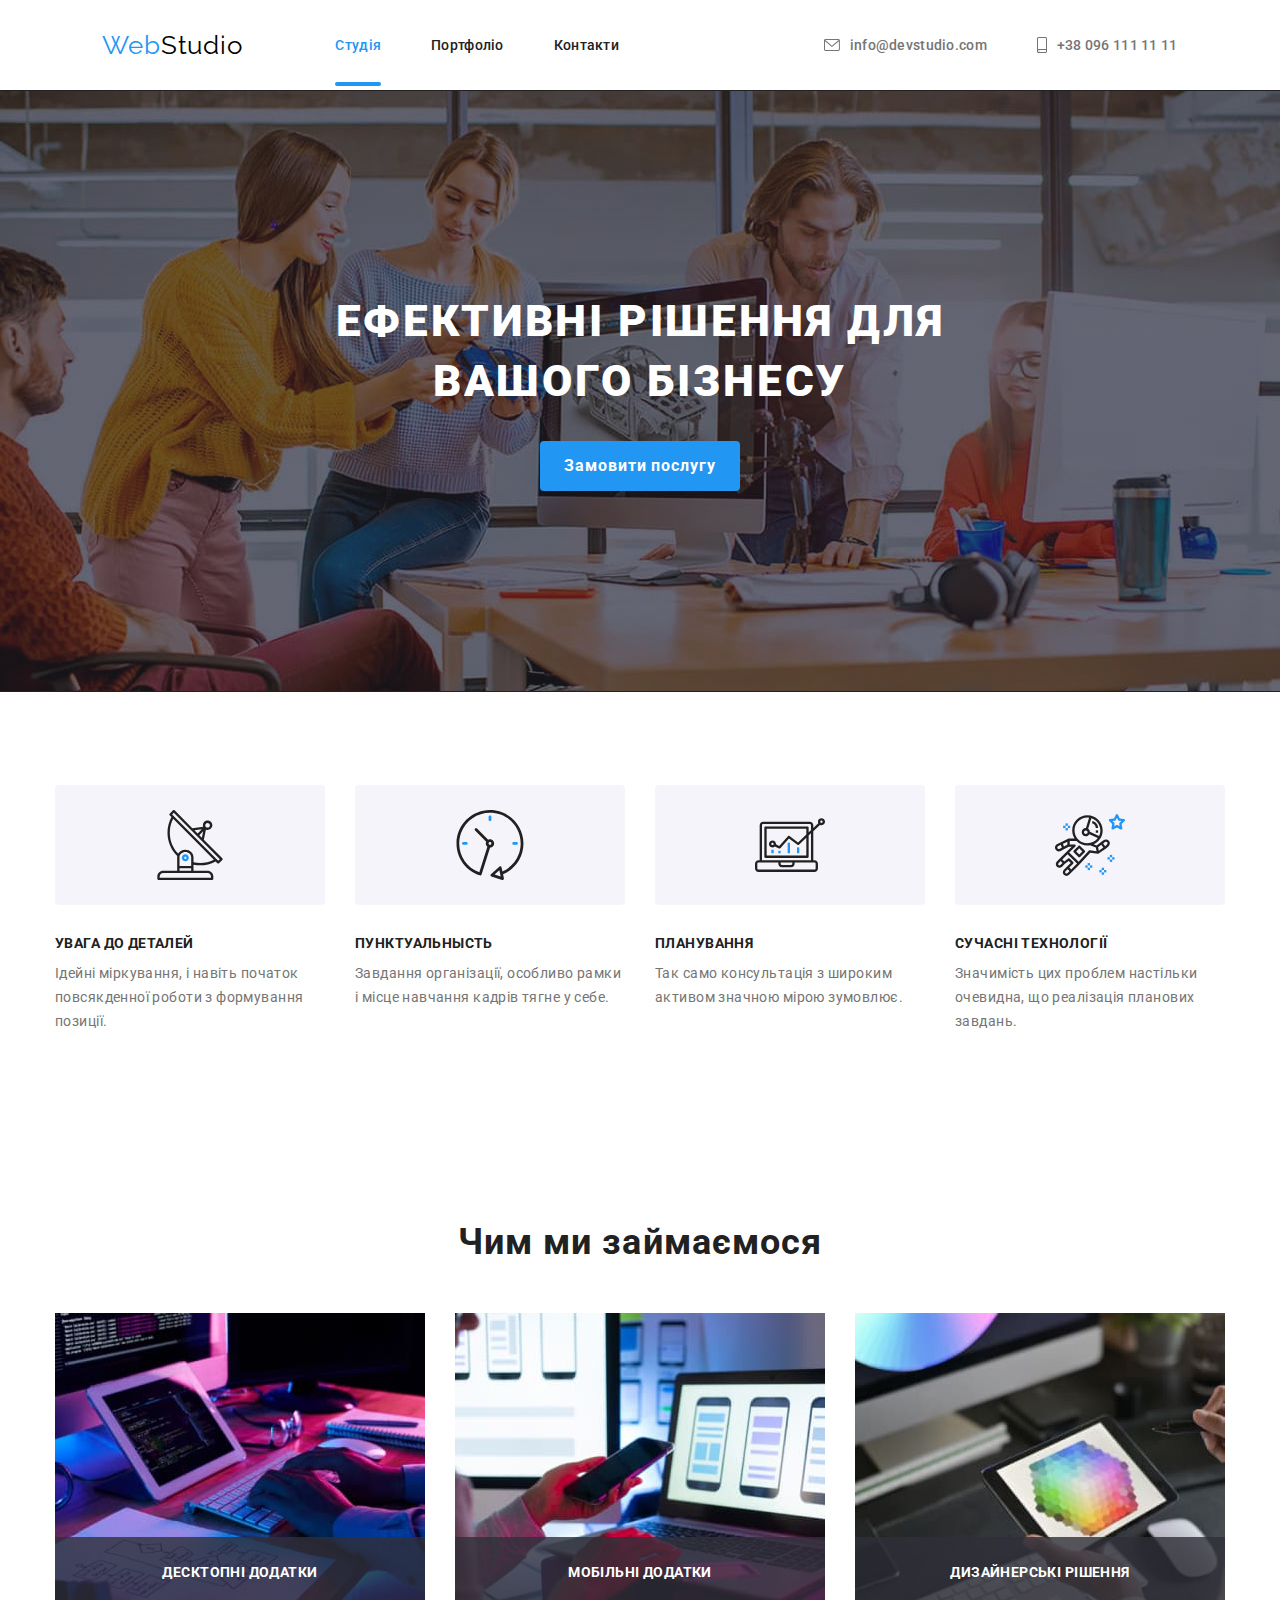
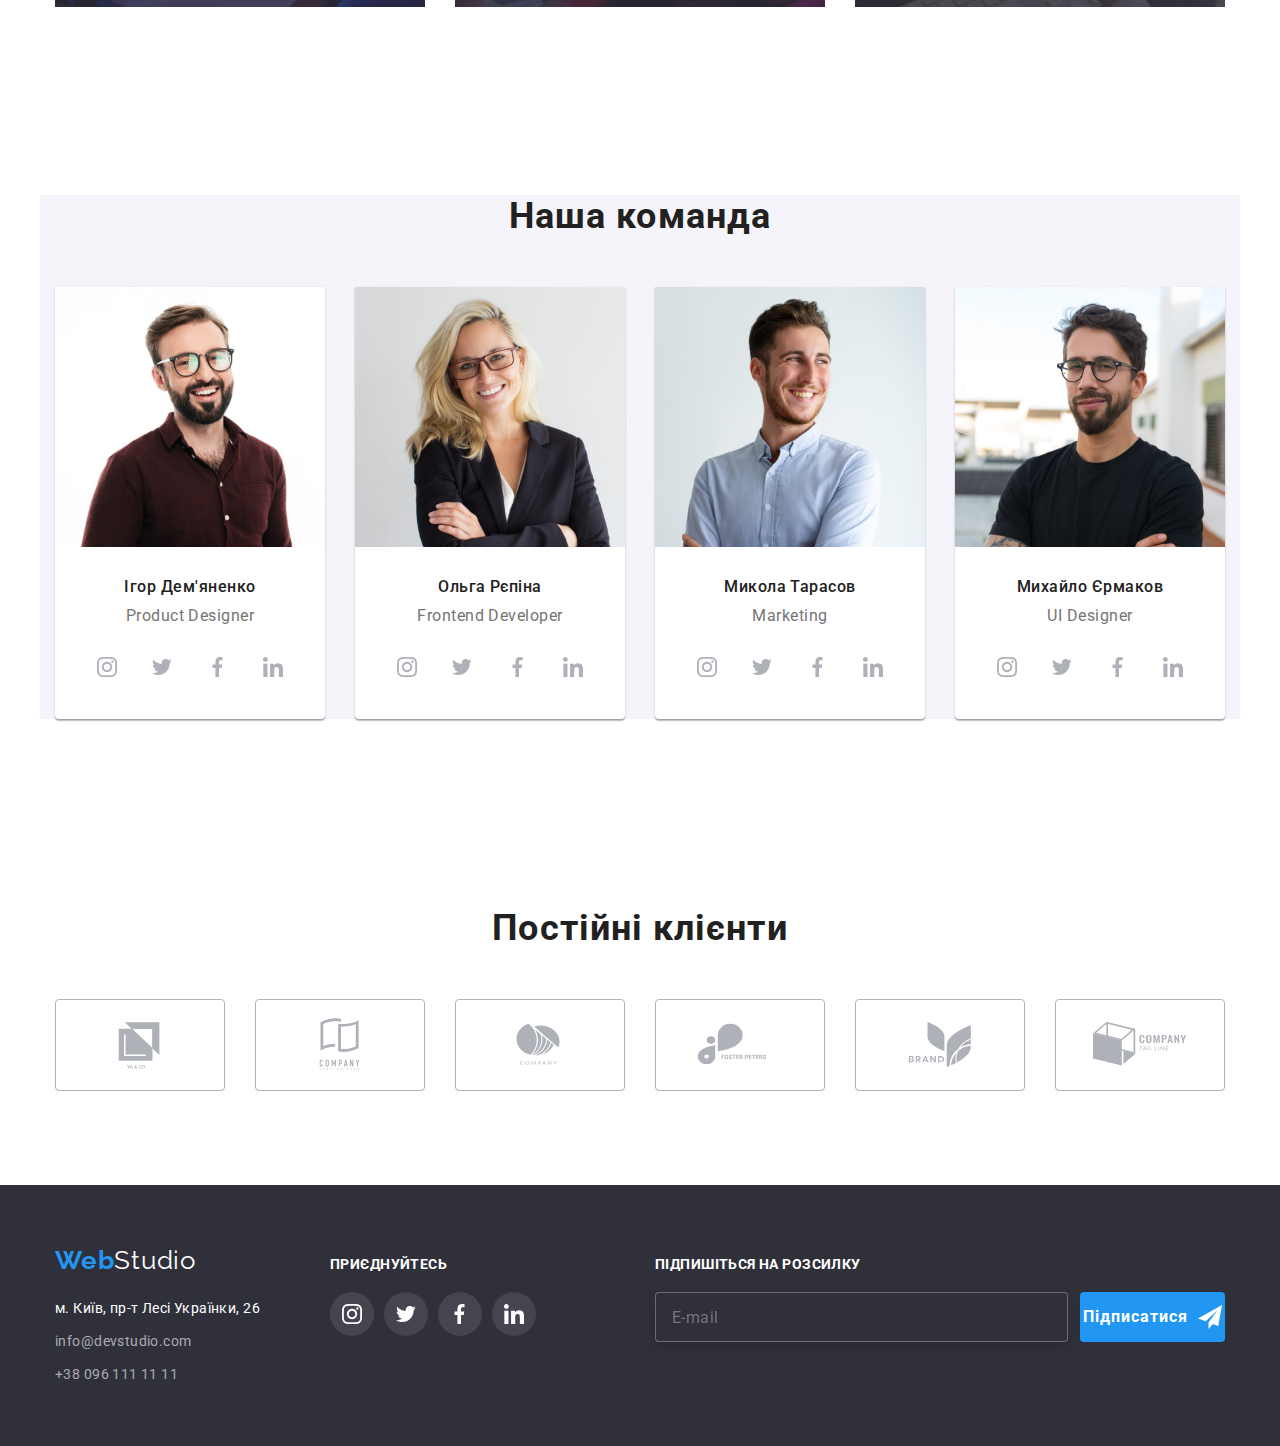
==== commit 1270ac91: "26.11" ====
--- a/index.html
+++ b/index.html
@@ -91,14 +91,16 @@
         </div>
     </header>
     <main>        
-        <section class="bisnes">
+        <section class="section bisnes">
             <div class="container">
+                
                 <h1 class="bisnes__title">Ефективні рішення для вашого бізнесу</h1>
                 <button type="submit" class="bisnes__button" data-modal-open>Замовити послугу</button>
-            </div>
-        </section>
-        <section  class="benefits">
-            <div class="container">
+                
+            </div>
+        </section>
+        <section  class="section">
+            <div class="container benefits">
                 <h2 hidden>Наші переваги</h2>
                 <ul class="benefits__list">
                     <li class="benefits__item">  
@@ -132,8 +134,8 @@
                 </ul>
             </div>
         </section>
-        <section class="work">
-            <div class="container">
+        <section class="section">
+            <div class="container work">
                 <h2 class="title">Чим ми займаємося</h2>
                 <ul class="work__list">
                     <li class="work__item"><img class="work__image" src="./images/1.jpg" alt="notebook" width="370"><div class="work__box">Десктопні додатки</div></li>
@@ -142,8 +144,8 @@
                 </ul>
             </div>
         </section>
-        <section class="team">
-            <div class="container">
+        <section class="section ">
+            <div class="container team">
                 <h2 class="title">Наша команда</h2>
                 <ul class="team-list">
                     <li class="employee">
@@ -244,7 +246,7 @@
                                         </svg></a></li>
                             </ul>
                         </div>
-                        
+
                     </li>
                 </ul>
             </div>
@@ -312,7 +314,7 @@
                     <label for="email" class="subscription__label">
                         <input class="subscription__input" type="text" placeholder="E-mail" id="email"/>
                     </label>
-                    <button type="submit" class="subscription__button" >Підписатися<svg class="subscription__button-submit" width="24" height="24">
+                    <button type="submit" class="subscription__button">Підписатися<svg class="subscription__button-submit" width="24" height="24">
                         <use href="./images/icomoon1/symbol-defs.svg#icon-icon-send-1"></use></svg></button>
                 </form>
             </div>
--- a/css/main.min.css
+++ b/css/main.min.css
@@ -1 +1 @@
-body{font-family:"Roboto",sans-serif;font-style:normal;font-weight:400;font-size:14px;text-align:center;text-decoration:none;background-color:#fff;color:#212121;text-decoration:none}@media screen and (min-width: 480px){body{overflow-x:hidden;width:100%}}*{margin:0px;padding:0px;-webkit-box-sizing:border-box;box-sizing:border-box}button{cursor:pointer;font-family:inherit}img{display:block;max-width:100%;height:auto}ul{list-style-type:none}li,a{text-decoration:none}.title{font-weight:700;font-size:36px;line-height:42px;text-align:center;letter-spacing:.03em;color:#212121;margin-bottom:30px}@media screen and (min-width: 1200px){.title{margin-bottom:50px}}@media screen and (min-width: 480px){.section{padding:60px 0}}@media screen and (min-width: 768px){.section{padding:60px 0}}@media screen and (min-width: 1200px){.section{padding:94px 0}}.container{padding-left:15px;padding-right:15px;margin-left:auto;margin-right:auto;margin:0 auto}@media screen and (min-width: 480px){.container{max-width:480px}}@media screen and (min-width: 480px)and (min-width: 768px){.container{max-width:768px}}@media screen and (min-width: 480px)and (min-width: 1200px){.container{max-width:1200px}}.backdrop{position:fixed;top:0;left:0;width:100%;height:100%;display:-webkit-box;display:-ms-flexbox;display:flex;-webkit-box-align:center;-ms-flex-align:center;align-items:center;-webkit-box-pack:center;-ms-flex-pack:center;justify-content:center;padding:15px;opacity:1;visibility:visible;pointer-events:all;overflow-y:scroll;background:rgba(0,0,0,.2);z-index:100}@media screen and (max-height: 660px){.backdrop{display:block}}.backdrop.is-hidden{opacity:0;pointer-events:none}.modal{position:relative;width:100%;padding:40px;margin:0 auto;border-radius:4px;-webkit-transform:translate(-50%, -50%);transform:translate(-50%, -50%);min-height:609px;max-width:450px;background-color:#fff;-webkit-box-shadow:0px 1px 3px rgba(0,0,0,.12),0px 1px 1px rgba(0,0,0,.14),0px 2px 1px rgba(0,0,0,.2);box-shadow:0px 1px 3px rgba(0,0,0,.12),0px 1px 1px rgba(0,0,0,.14),0px 2px 1px rgba(0,0,0,.2);border-radius:4px}@media screen and (min-width: 768px){.modal{min-height:609px;min-width:450px}}@media screen and (min-width: 1200px){.modal{min-height:581px;min-width:528px}}.modal__textarea{display:block;width:100%;height:120px;resize:none;padding:12px 16px;font-size:12px;line-height:14px;letter-spacing:.01em;color:#212121;cursor:pointer;margin-top:4px;border:1px solid rgba(33,33,33,.2);border-radius:4px;-webkit-transition:border 250ms cubic-bezier(0.4, 0, 0.2, 1);transition:border 250ms cubic-bezier(0.4, 0, 0.2, 1)}.modal__textarea:focus{border:1px solid #2196f3;border-radius:4px}.modal__textarea::-webkit-input-placeholder{color:rgba(117,117,117,.5)}.modal__textarea::-moz-placeholder{color:rgba(117,117,117,.5)}.modal__textarea:-ms-input-placeholder{color:rgba(117,117,117,.5)}.modal__textarea::-ms-input-placeholder{color:rgba(117,117,117,.5)}.modal__textarea::placeholder{color:rgba(117,117,117,.5)}.modal .modal__form{display:block;width:100%;height:609px;padding:40px;font-size:12px;line-height:14px;letter-spacing:.01em;color:#757575}@media screen and (min-width: 768px){.modal .modal__form{height:609px}}@media screen and (min-width: 1200px){.modal .modal__form{height:581px}}.modal .modal__form .modal-text{width:370px;font-weight:700;font-size:20px;line-height:30px;display:-webkit-box;display:-ms-flexbox;display:flex;-webkit-box-pack:center;-ms-flex-pack:center;justify-content:center;text-align:center;-webkit-box-align:center;-ms-flex-align:center;align-items:center;letter-spacing:.03em;color:#212121;margin-bottom:12px}@media screen and (min-width: 768px){.modal .modal__form .modal-text{line-height:30px;width:370px}}@media screen and (min-width: 1200px){.modal .modal__form .modal-text{line-height:23px;width:auto}}.modal .modal__form .modal__label{display:-webkit-box;display:-ms-flexbox;display:flex;-webkit-box-orient:vertical;-webkit-box-direction:normal;-ms-flex-direction:column;flex-direction:column;text-align:left;-webkit-box-align:start;-ms-flex-align:start;align-items:flex-start;cursor:pointer;font-size:12px;line-height:14px;letter-spacing:.01em;color:#757575;margin-bottom:10px}.modal .modal__form .modal__label .modal__input-wrapper{position:relative;display:-webkit-box;display:-ms-flexbox;display:flex;width:100%;margin-top:4px;font-size:14px;line-height:24px;letter-spacing:.03em;color:#757575}.modal .modal__form .modal__label .modal__input-wrapper .modal-input{width:100%;height:40px;cursor:pointer;outline:none;border:1px solid rgba(33,33,33,.2);border-radius:4px;padding-left:42px;-webkit-transition:border 250ms cubic-bezier(0.4, 0, 0.2, 1);transition:border 250ms cubic-bezier(0.4, 0, 0.2, 1)}.modal .modal__form .modal__label .modal__input-wrapper .modal-input:focus{border:1px solid #2196f3;border-radius:4px}.modal .modal__form .modal__label .modal__input-wrapper .modal-input:focus-within{border:1px solid #2196f3;border-radius:4px}.modal .modal__form .modal__label .modal__input-wrapper .modal-input:focus~.modal-icon{fill:#2196f3}.modal .modal__icon{position:absolute;left:12px;top:50%;cursor:pointer;-webkit-transform:translateY(-50%);transform:translateY(-50%);-webkit-transition:fill 250ms cubic-bezier(0.4, 0, 0.2, 1);transition:fill 250ms cubic-bezier(0.4, 0, 0.2, 1)}.modal .checkbox{width:400px;height:24px;display:-webkit-box;display:-ms-flexbox;display:flex;margin:20px 0 0 12px;padding:0;-webkit-box-align:center;-ms-flex-align:center;align-items:center;cursor:pointer;font-size:12px;line-height:14px}@media screen and (min-width: 768px){.modal .checkbox{font-size:12px;line-height:14px}}@media screen and (min-width: 1200px){.modal .checkbox{font-size:14px;line-height:24px}}.modal .checkbox__contract{color:#2196f3;margin-left:5px;text-decoration:underline}.modal .checkbox .modal-input-wrapper-checkbox{width:0}.modal .checkbox .checkbox-input{-moz-appearance:none;appearance:none;-webkit-appearance:none;position:absolute}.modal .checkbox .checkbox-custom-box{display:-webkit-box;display:-ms-flexbox;display:flex;-webkit-box-align:center;-ms-flex-align:center;align-items:center;-webkit-box-pack:center;-ms-flex-pack:center;justify-content:center;width:16px;height:15px;margin-right:8px;border:1.5px solid #212121;border-radius:2px;cursor:pointer;-webkit-transition:background 250ms cubic-bezier(0.4, 0, 0.2, 1),border-color 250ms cubic-bezier(0.4, 0, 0.2, 1);transition:background 250ms cubic-bezier(0.4, 0, 0.2, 1),border-color 250ms cubic-bezier(0.4, 0, 0.2, 1)}.modal .checkbox .checkbox-input:checked+.checkbox-custom-box{background:#2196f3;border-color:rgba(0,0,0,0)}.modal__form-button{width:200px;height:50px;background:#2196f3;border-radius:4px;border:none;font-weight:700;font-size:16px;line-height:30px;display:-webkit-box;display:-ms-flexbox;display:flex;-webkit-box-pack:center;-ms-flex-pack:center;justify-content:center;-webkit-box-align:center;-ms-flex-align:center;align-items:center;text-align:center;letter-spacing:.06em;color:#fff;-webkit-box-shadow:0px 4px 4px rgba(0,0,0,.15);box-shadow:0px 4px 4px rgba(0,0,0,.15);margin:auto;margin-top:30px;-webkit-transition:background 250ms cubic-bezier(0.4, 0, 0.2, 1);transition:background 250ms cubic-bezier(0.4, 0, 0.2, 1)}.modal__form-button:hover,.modal__form-button:focus{background:#188ce8;-webkit-box-shadow:0px 4px 4px rgba(0,0,0,.15);box-shadow:0px 4px 4px rgba(0,0,0,.15)}.close{position:absolute;width:30px;height:30px;right:8px;top:8px;background:#fff;background-image:url(../images/Vector.svg);background-repeat:no-repeat;background-size:10px;background-position:center;border-radius:50%;border:1px solid rgba(0,0,0,.1);cursor:pointer;-webkit-transition:background-image 250ms cubic-bezier(0.4, 0, 0.2, 1);transition:background-image 250ms cubic-bezier(0.4, 0, 0.2, 1)}.close:focus,.close:hover{background-image:url(../images/VectorBlu.svg)}.benefits{padding:60px 0 30px 0;background-color:var(--white)}.benefits__list{display:-webkit-box;display:-ms-flexbox;display:flex;-ms-flex-wrap:wrap;flex-wrap:wrap;-webkit-box-pack:justify;-ms-flex-pack:justify;justify-content:space-between;gap:30px}.benefits__box{display:-webkit-box;display:-ms-flexbox;display:flex;height:120px;background-size:contain;background-position:center;background-color:#f5f4fa;margin-bottom:30px;border-radius:4px;-webkit-box-pack:center;-ms-flex-pack:center;justify-content:center;-webkit-box-align:center;-ms-flex-align:center;align-items:center}.benefits__title{color:#212121;margin-bottom:10px;font-weight:700;font-size:14px;line-height:16px;letter-spacing:.03em;text-transform:uppercase;text-align:center}.benefits__description{line-height:24px;letter-spacing:.03em;color:#757575;line-height:24px;letter-spacing:.03em;text-align:left}.benefits__item{width:100%}@media screen and (min-width: 768px){.benefits__title{text-align:left}.benefits__description{line-height:24px;letter-spacing:.03em}.benefits__item{-ms-flex-wrap:wrap;flex-wrap:wrap;-ms-flex-preferred-size:calc((100% - 30px)/2);flex-basis:calc((100% - 30px)/2)}}@media screen and (min-width: 1200px){.benefits{display:block;padding:94px 0px}.benefits__title{text-align:left}.benefits__item{width:270px;-ms-flex-wrap:nowrap;flex-wrap:nowrap;-ms-flex-preferred-size:auto;flex-basis:auto}}.bisnes{color:#fff;background-image:-webkit-gradient(linear, left top, right top, from(rgba(47, 48, 58, 0.4)), to(rgba(47, 48, 58, 0.4))),url("../images/fon.jpg");background-image:linear-gradient(to right, rgba(47, 48, 58, 0.4), rgba(47, 48, 58, 0.4)),url("../images/fon.jpg");background-size:cover;background-position:center;background-repeat:no-repeat;-webkit-box-pack:center;-ms-flex-pack:center;justify-content:center;max-width:480px;margin-top:0;margin:auto;outline:1px solid #212121;padding:118px 0}@media screen and (min-width: 768px){.bisnes{padding:118px 0;max-width:768px}}@media screen and (min-width: 1200px){.bisnes{padding:200px 0;max-width:1600px}}@media(min-device-pixel-ratio: 2),(-webkit-min-device-pixel-ratio: 2),(min-resolution: 192dpi),(min-resolution: 2dppx){.bisnes{background-image:-webkit-gradient(linear, left top, right top, from(rgba(47, 48, 58, 0.4)), to(rgba(47, 48, 58, 0.4))),url(../images/fon@2x.jpg);background-image:linear-gradient(to right, rgba(47, 48, 58, 0.4), rgba(47, 48, 58, 0.4)),url(../images/fon@2x.jpg)}}.bisnes__title{font-weight:900;font-size:26px;line-height:42px;text-align:center;letter-spacing:.06em;text-transform:uppercase;color:#fff;max-width:360px;margin:0 auto 30px}@media screen and (min-width: 768px){.bisnes__title{font-size:26px;line-height:42px;max-width:360px}}@media screen and (min-width: 1200px){.bisnes__title{font-size:44px;line-height:60px;max-width:696px}}.bisnes__button{background-color:#2196f3;width:200px;height:50px;border-radius:4px;border:none;font-weight:700;font-size:16px;line-height:30px;display:-webkit-box;display:-ms-flexbox;display:flex;-webkit-box-pack:center;-ms-flex-pack:center;justify-content:center;-webkit-box-align:center;-ms-flex-align:center;align-items:center;text-align:center;letter-spacing:.06em;color:#fff;-webkit-transition:background-color 250ms cubic-bezier(0.4, 0, 0.2, 1);transition:background-color 250ms cubic-bezier(0.4, 0, 0.2, 1)}.bisnes__button:hover{background-color:#188ce8}.bisnes .container{display:-webkit-box;display:-ms-flexbox;display:flex;-webkit-box-align:center;-ms-flex-align:center;align-items:center;-webkit-box-orient:vertical;-webkit-box-direction:normal;-ms-flex-direction:column;flex-direction:column;-webkit-box-pack:center;-ms-flex-pack:center;justify-content:center}.direction{padding:94px 0px}.direction .filter{display:-webkit-box;display:-ms-flexbox;display:flex;-webkit-box-pack:center;-ms-flex-pack:center;justify-content:center;-ms-flex-wrap:wrap;flex-wrap:wrap;text-align:center;-webkit-box-align:center;-ms-flex-align:center;align-items:center;margin-bottom:50px}.direction .filter__button{padding:6px 22px;font-weight:500;font-size:16px;line-height:26px;text-align:center;letter-spacing:.03em;color:#212121;margin:4px;border:none;border-radius:4px;-webkit-transition:color 250ms cubic-bezier(0.4, 0, 0.2, 1),background-color 250ms cubic-bezier(0.4, 0, 0.2, 1),border-radius 250ms cubic-bezier(0.4, 0, 0.2, 1),-webkit-box-shadow 250ms cubic-bezier(0.4, 0, 0.2, 1);transition:color 250ms cubic-bezier(0.4, 0, 0.2, 1),background-color 250ms cubic-bezier(0.4, 0, 0.2, 1),border-radius 250ms cubic-bezier(0.4, 0, 0.2, 1),-webkit-box-shadow 250ms cubic-bezier(0.4, 0, 0.2, 1);transition:color 250ms cubic-bezier(0.4, 0, 0.2, 1),background-color 250ms cubic-bezier(0.4, 0, 0.2, 1),box-shadow 250ms cubic-bezier(0.4, 0, 0.2, 1),border-radius 250ms cubic-bezier(0.4, 0, 0.2, 1);transition:color 250ms cubic-bezier(0.4, 0, 0.2, 1),background-color 250ms cubic-bezier(0.4, 0, 0.2, 1),box-shadow 250ms cubic-bezier(0.4, 0, 0.2, 1),border-radius 250ms cubic-bezier(0.4, 0, 0.2, 1),-webkit-box-shadow 250ms cubic-bezier(0.4, 0, 0.2, 1)}.direction .filter__button:hover,.direction .filter__button:focus{background-color:#2196f3;color:#fff;-webkit-box-shadow:0px 3px 1px rgba(0,0,0,.1),0px 1px 2px rgba(0,0,0,.08),0px 2px 2px rgba(0,0,0,.12);box-shadow:0px 3px 1px rgba(0,0,0,.1),0px 1px 2px rgba(0,0,0,.08),0px 2px 2px rgba(0,0,0,.12);border-radius:4px}.clients{margin:0;padding:0;display:-webkit-box;display:-ms-flexbox;display:flex;-ms-flex-wrap:wrap;flex-wrap:wrap;-webkit-box-pack:justify;-ms-flex-pack:justify;justify-content:space-between}.clients__link{width:100%;height:92px;display:-webkit-box;display:-ms-flexbox;display:flex;-webkit-box-align:center;-ms-flex-align:center;align-items:center;-webkit-box-pack:center;-ms-flex-pack:center;justify-content:center;border:1px solid #afb1b8;border-radius:4px;fill:#afb1b8;outline:none;-webkit-transition:fill 250ms cubic-bezier(0.4, 0, 0.2, 1),border 250ms cubic-bezier(0.4, 0, 0.2, 1);transition:fill 250ms cubic-bezier(0.4, 0, 0.2, 1),border 250ms cubic-bezier(0.4, 0, 0.2, 1)}.clients__link:hover,.clients__link:focus{fill:#2196f3;border:1px solid #2196f3}.clients__item{width:100%;-ms-flex-preferred-size:50%;flex-basis:50%;padding:15px}@media screen and (min-width: 768px){.clients{display:-webkit-box;display:-ms-flexbox;display:flex;-webkit-box-pack:justify;-ms-flex-pack:justify;justify-content:space-between;margin:0;padding:0}.clients__item{display:-webkit-box;display:-ms-flexbox;display:flex;-ms-flex-preferred-size:33.3333333333%;flex-basis:33.3333333333%;width:calc(33.3333333333% - 20px)}}@media screen and (min-width: 1200px){.clients{display:-webkit-box;display:-ms-flexbox;display:flex;-webkit-box-pack:justify;-ms-flex-pack:justify;justify-content:space-between;-ms-flex-wrap:nowrap;flex-wrap:nowrap;margin:0;padding:0}.clients__item{display:-webkit-box;display:-ms-flexbox;display:flex;width:calc(16.6666666667% - 25px)}}.direction{padding:94px 0px}.footer{height:603px;background-color:#2f303a;text-align:center}.footer__title{font-weight:700;font-size:14px;line-height:16px;letter-spacing:.03em;text-transform:uppercase;color:#fff}.footer-contacts{-webkit-transition:color 250ms cubic-bezier(0.4, 0, 0.2, 1);transition:color 250ms cubic-bezier(0.4, 0, 0.2, 1)}.footer-contacts__item{margin-bottom:9px}.footer-contacts__item:nth-last-of-type(1){margin-bottom:0}.footer-contacts__google{line-height:24px;letter-spacing:.03em;color:#fff;text-align:center;text-decoration:none;font-style:normal;-webkit-transition:color 250ms cubic-bezier(0.4, 0, 0.2, 1);transition:color 250ms cubic-bezier(0.4, 0, 0.2, 1)}.footer-contacts__google:hover,.footer-contacts__google:focus{color:#2196f3}.footer-contacts__info{line-height:24px;letter-spacing:.03em;color:rgba(255,255,255,.6);margin:0px;text-decoration:none;font-style:normal}.footer-contacts__info:focus,.footer-contacts__info:hover{color:#2196f3}.footer-contacts .footer .logo{margin-bottom:20px}.footer .container{padding:60px 0px;display:-webkit-box;display:-ms-flexbox;display:flex;-webkit-box-orient:vertical;-webkit-box-direction:normal;-ms-flex-direction:column;flex-direction:column;gap:60px;-webkit-box-align:center;-ms-flex-align:center;align-items:center}@media screen and (min-width: 768px){.footer{height:463px;text-align:center}.footer .container{-webkit-box-orient:horizontal;-webkit-box-direction:normal;-ms-flex-direction:row;flex-direction:row;-ms-flex-wrap:wrap;flex-wrap:wrap;-webkit-box-align:baseline;-ms-flex-align:baseline;align-items:baseline;-ms-flex-pack:distribute;justify-content:space-around}.footer-contacts{padding-bottom:0;-webkit-transition:color 250ms cubic-bezier(0.4, 0, 0.2, 1);transition:color 250ms cubic-bezier(0.4, 0, 0.2, 1)}.footer .logo{margin-bottom:20px}}@media screen and (min-width: 1200px){.footer{height:252px;text-align:left;display:list-item}.footer__title{font-weight:700;font-size:14px;line-height:16px;letter-spacing:.03em;text-transform:uppercase;color:#fff}.footer .container{-webkit-box-orient:horizontal;-webkit-box-direction:normal;-ms-flex-direction:row;flex-direction:row;-ms-flex-wrap:wrap;flex-wrap:wrap;-webkit-box-align:baseline;-ms-flex-align:baseline;align-items:baseline;-webkit-box-pack:start;-ms-flex-pack:start;justify-content:flex-start;gap:70px;display:-webkit-box;display:-ms-flexbox;display:flex;-ms-flex-wrap:nowrap;flex-wrap:nowrap}.footer-contacts{padding-bottom:0;-webkit-transition:color 250ms cubic-bezier(0.4, 0, 0.2, 1);transition:color 250ms cubic-bezier(0.4, 0, 0.2, 1)}.footer-contacts__item{margin-bottom:9px}.footer-contacts__item:nth-last-of-type(1){margin-bottom:0}.footer-contacts__google{line-height:24px;letter-spacing:.03em;color:#fff;text-decoration:none;font-style:normal;-webkit-transition:color 250ms cubic-bezier(0.4, 0, 0.2, 1);transition:color 250ms cubic-bezier(0.4, 0, 0.2, 1)}.footer-contacts__info{line-height:24px;letter-spacing:.03em;color:rgba(255,255,255,.6);margin:0px;text-decoration:none;font-style:normal}.footer .logo{margin-bottom:20px}}.header{border-bottom:1px solid #ececec;padding-bottom:0;padding-top:0;background-color:#fff}.header__list{display:none}@media screen and (min-width: 768px){.header__list{display:-webkit-box;display:-ms-flexbox;display:flex;-webkit-box-pack:justify;-ms-flex-pack:justify;justify-content:space-between;gap:50px}}@media(min-width: 769px)and (max-width: 1200px){.header__list{display:-webkit-box;display:-ms-flexbox;display:flex;-webkit-box-pack:justify;-ms-flex-pack:justify;justify-content:space-between;-webkit-box-align:center;-ms-flex-align:center;align-items:center}}.header__item{text-decoration:none}.header__menu{display:-webkit-box;display:-ms-flexbox;display:flex;-webkit-box-align:center;-ms-flex-align:center;align-items:center}.header__contact{display:none}.header__contact-link{font-weight:500;line-height:16px;letter-spacing:.02em;color:#757575;text-decoration:none;display:-webkit-box;display:-ms-flexbox;display:flex;font-style:normal;-webkit-box-align:center;-ms-flex-align:center;align-items:center;fill:currentColor;-webkit-transition:color 250ms cubic-bezier(0.4, 0, 0.2, 1);transition:color 250ms cubic-bezier(0.4, 0, 0.2, 1)}.header__contact-link:focus,.header__contact-link:hover{color:#2196f3}@media screen and (min-width: 768px){.header__contact-link{padding:5px 0}}@media screen and (min-width: 768px){.header__contact{display:-webkit-box;display:-ms-flexbox;display:flex;-webkit-box-orient:vertical;-webkit-box-direction:normal;-ms-flex-direction:column;flex-direction:column;-webkit-box-align:start;-ms-flex-align:start;align-items:flex-start;-webkit-box-pack:justify;-ms-flex-pack:justify;justify-content:space-between;gap:0;padding:0}}@media screen and (min-width: 1200px){.header__contact{display:-webkit-box;display:-ms-flexbox;display:flex;-webkit-box-align:start;-ms-flex-align:start;align-items:flex-start;-webkit-box-orient:horizontal;-webkit-box-direction:normal;-ms-flex-direction:row;flex-direction:row;-webkit-box-pack:justify;-ms-flex-pack:justify;justify-content:space-between;-webkit-box-align:center;-ms-flex-align:center;align-items:center;padding:32px 0;gap:50px}}.header .container{-webkit-box-align:center;-ms-flex-align:center;align-items:center}@media screen and (min-width: 480px){.header__menu{-webkit-box-pack:justify;-ms-flex-pack:justify;justify-content:space-between}.header .container{padding:0}}@media screen and (min-width: 768px){.header .container{display:-webkit-box;display:-ms-flexbox;display:flex;-webkit-box-pack:justify;-ms-flex-pack:justify;justify-content:space-between}}@media screen and (min-width: 1200px){.header .container{display:-webkit-box;display:-ms-flexbox;display:flex;-ms-flex-pack:distribute;justify-content:space-around;max-width:100%}}.black{position:relative;color:#212121;font-weight:500;line-height:16px;letter-spacing:.02em;margin:auto;font-style:normal;display:block;padding:32px 0px;-webkit-transition:color 250ms cubic-bezier(0.4, 0, 0.2, 1);transition:color 250ms cubic-bezier(0.4, 0, 0.2, 1)}.black:focus,.black:hover{color:#2196f3;fill:#2196f3}.icon-header{margin-right:10px}.active{color:#2196f3}.active::after{content:"";position:absolute;display:block;width:100%;height:4px;background:#2196f3;border-radius:2px;bottom:-1px}.join{color:#fff;font-style:normal;display:-webkit-inline-box;display:-ms-inline-flexbox;display:inline-flex;-webkit-box-orient:vertical;-webkit-box-direction:normal;-ms-flex-direction:column;flex-direction:column;text-transform:uppercase;width:206px;height:80px}.logo{font-family:"Raleway",sans-serif;letter-spacing:.03em;font-size:26px;line-height:31px;color:#2196f3;text-decoration:none}.logo__footer{color:#fff}.logo__header{color:#000}@media screen and (min-width: 480px){.logo{margin-bottom:16px;margin-top:16px}.footer .logo{display:-webkit-box;display:-ms-flexbox;display:flex;-webkit-box-pack:center;-ms-flex-pack:center;justify-content:center;-webkit-box-align:center;-ms-flex-align:center;align-items:center;margin-right:0}}@media screen and (min-width: 768px){.logo{margin-bottom:24px;margin-top:24px;margin-right:88px}.footer .logo{display:block}}@media screen and (min-width: 1200px){.logo{margin-right:93px;margin-top:0;margin-bottom:0}.footer .logo{display:block}}.menu-button{display:-webkit-box;display:-ms-flexbox;display:flex;-webkit-box-align:center;-ms-flex-align:center;align-items:center;-webkit-box-pack:center;-ms-flex-pack:center;justify-content:center;margin:0;border:none;background-color:rgba(0,0,0,0);cursor:pointer;padding:0;margin-left:auto}@media screen and (min-width: 768px){.menu-button{display:none}}.mob-menu{position:fixed;z-index:1;top:0;left:0;width:100%;height:100%;display:-webkit-box;display:-ms-flexbox;display:flex;-webkit-box-orient:vertical;-webkit-box-direction:normal;-ms-flex-direction:column;flex-direction:column;background-color:#fff;padding:48px 40px}.mob-menu.is-hidden{opacity:0;pointer-events:none;visibility:hidden}.menu-close__btn{position:absolute;top:10px;right:15px;border:none;background-color:rgba(0,0,0,0);cursor:pointer;padding:0;fill:#212121}.menu-close__btn:hover,.menu-close__btn:focus{fill:#2196f3}.mob-menu__navigation{margin-bottom:auto}.mob-menu__list,.mob-connect__list{display:-webkit-box;display:-ms-flexbox;display:flex;-webkit-box-orient:vertical;-webkit-box-direction:normal;-ms-flex-direction:column;flex-direction:column;-webkit-box-align:start;-ms-flex-align:start;align-items:flex-start}.mob-menu__link{font-weight:500;font-size:40px;line-height:1.2;letter-spacing:.02em;color:#212121}.mob-menu__link:hover,.mob-menu__link:focus{color:#2196f3}.mob-menu__item:not(:last-child){margin-bottom:32px}.mob-connect__item{margin-bottom:32px}.mob-mail__item{margin-bottom:64px}.mob-tel__link{font-weight:500;font-size:34px;line-height:1.2;letter-spacing:.02em;color:#2196f3}.mob-connect__link{font-weight:500;font-size:24px;line-height:1.2;letter-spacing:.02em;color:#757575}.mob-menu__link--active{color:#2196f3}.mob-soc__list{display:-webkit-box;display:-ms-flexbox;display:flex;-webkit-box-pack:start;-ms-flex-pack:start;justify-content:flex-start}.mob-soc__item:not(:first-child){padding-left:10px}.mob-soc__item:not(:last-child){padding-right:10px;border-right:1px solid rgba(33,33,33,.2)}.mob-soc__link{font-weight:500;font-size:18px;line-height:1.2;color:#2196f3}.project-list{display:-webkit-box;display:-ms-flexbox;display:flex;-ms-flex-wrap:wrap;flex-wrap:wrap;text-align:left}.project{max-width:370px;margin-right:30px;margin-bottom:30px}.project:nth-child(3n){margin-right:0px}.project:nth-last-child(-n+3){margin-bottom:0px}.project__link{display:block;border:1px solid #eee;background-color:#fff;-webkit-box-sizing:border-box;box-sizing:border-box;position:relative;overflow:hidden;-webkit-transition:background-color 250ms cubic-bezier(0.4, 0, 0.2, 1),border 250ms cubic-bezier(0.4, 0, 0.2, 1),-webkit-box-shadow 250ms cubic-bezier(0.4, 0, 0.2, 1);transition:background-color 250ms cubic-bezier(0.4, 0, 0.2, 1),border 250ms cubic-bezier(0.4, 0, 0.2, 1),-webkit-box-shadow 250ms cubic-bezier(0.4, 0, 0.2, 1);transition:background-color 250ms cubic-bezier(0.4, 0, 0.2, 1),border 250ms cubic-bezier(0.4, 0, 0.2, 1),box-shadow 250ms cubic-bezier(0.4, 0, 0.2, 1);transition:background-color 250ms cubic-bezier(0.4, 0, 0.2, 1),border 250ms cubic-bezier(0.4, 0, 0.2, 1),box-shadow 250ms cubic-bezier(0.4, 0, 0.2, 1),-webkit-box-shadow 250ms cubic-bezier(0.4, 0, 0.2, 1)}.project__link:hover .project__overlay,.project__link:focus .project__overlay{color:#fff;-webkit-transform:translateY(0%);transform:translateY(0%)}.project__image-container{position:relative;overflow:hidden}.project__overlay{position:absolute;top:0;left:0;display:-webkit-box;display:-ms-flexbox;display:flex;-webkit-box-align:center;-ms-flex-align:center;align-items:center;width:100%;height:100%;padding:24px;margin:0;-webkit-box-sizing:border-box;box-sizing:border-box;font-size:18px;line-height:28px;letter-spacing:.03em;color:#fff;background:rgba(33,150,243,.9);-webkit-transform:translateY(101%);transform:translateY(101%);-webkit-transition:-webkit-transform 250ms cubic-bezier(0.4, 0, 0.2, 1);transition:-webkit-transform 250ms cubic-bezier(0.4, 0, 0.2, 1);transition:transform 250ms cubic-bezier(0.4, 0, 0.2, 1);transition:transform 250ms cubic-bezier(0.4, 0, 0.2, 1), -webkit-transform 250ms cubic-bezier(0.4, 0, 0.2, 1)}.project__text-container{padding:24px 20px}.project__title{font-weight:700;font-size:18px;line-height:36px;letter-spacing:.06em;color:#212121;line-height:2.25em;padding:0}.project__text{font-size:16px;line-height:30px;letter-spacing:.03em;color:#757575}.socials{display:-webkit-box;display:-ms-flexbox;display:flex;-webkit-box-pack:justify;-ms-flex-pack:justify;justify-content:space-between;margin-top:20px}.socials__link{height:44px;width:44px;display:-webkit-box;display:-ms-flexbox;display:flex;-ms-flex-line-pack:center;align-content:center;-ms-flex-pack:distribute;justify-content:space-around;-webkit-box-align:center;-ms-flex-align:center;align-items:center;border-radius:50%;fill:#afb1b8;margin:0px;padding:0px;-webkit-transition:background-color 250ms cubic-bezier(0.4, 0, 0.2, 1);transition:background-color 250ms cubic-bezier(0.4, 0, 0.2, 1)}.socials__link:hover,.socials__link:focus{background-color:#2196f3;fill:#fff}.socials__image{height:20px;width:20px}.socials__image:hover,.socials__image:focus{fill:#fff}.socials__link--dark{background:rgba(255,255,255,.1)}.socials__image--dark{fill:#fff}.subscription{width:450px;-webkit-box-align:center;-ms-flex-align:center;align-items:center;margin-left:auto}.subscription__footer-form{display:-webkit-box;display:-ms-flexbox;display:flex;-webkit-box-orient:vertical;-webkit-box-direction:normal;-ms-flex-direction:column;flex-direction:column;-webkit-box-align:center;-ms-flex-align:center;align-items:center}.subscription__input{width:358px;height:50px;font-size:16px;line-height:20px;padding-left:16px;display:-webkit-box;display:-ms-flexbox;display:flex;-webkit-box-align:center;-ms-flex-align:center;align-items:center;letter-spacing:.03em;color:rgba(255,255,255,.6);background-color:#2f303a;border:1px solid rgba(255,255,255,.3);-webkit-filter:drop-shadow(0px 4px 4px rgba(0, 0, 0, 0.15));filter:drop-shadow(0px 4px 4px rgba(0, 0, 0, 0.15));border-radius:4px;margin:20px 0}.subscription__button{width:200px;height:50px;font-weight:700;font-size:16px;line-height:30px;display:-webkit-box;display:-ms-flexbox;display:flex;-webkit-box-pack:center;-ms-flex-pack:center;justify-content:center;-webkit-box-align:center;-ms-flex-align:center;align-items:center;text-align:center;letter-spacing:.06em;color:#fff;background:#2196f3;fill:var(--white);margin-left:12px;border-radius:4px;border:none;-webkit-transition:background-color 250ms cubic-bezier(0.4, 0, 0.2, 1);transition:background-color 250ms cubic-bezier(0.4, 0, 0.2, 1)}.subscription__button:hover,.subscription__button:focus{background-color:#188ce8}.subscription__button-submit{margin-left:10px}@media screen and (min-width: 768px){.subscription{width:450px;margin-left:0}.subscription__footer-form{margin-top:20px;display:-webkit-box;display:-ms-flexbox;display:flex}.subscription__input{width:450px;height:50px;font-size:16px;line-height:20px;padding-left:16px;display:-webkit-box;display:-ms-flexbox;display:flex;-webkit-box-align:center;-ms-flex-align:center;align-items:center;letter-spacing:.03em;color:rgba(255,255,255,.6);background-color:#2f303a;border:1px solid rgba(255,255,255,.3);-webkit-filter:drop-shadow(0px 4px 4px rgba(0, 0, 0, 0.15));filter:drop-shadow(0px 4px 4px rgba(0, 0, 0, 0.15));border-radius:4px;margin-bottom:20px}.subscription__button{width:200px;height:50px;font-weight:700;font-size:16px;line-height:30px;display:-webkit-box;display:-ms-flexbox;display:flex;-webkit-box-pack:center;-ms-flex-pack:center;justify-content:center;-webkit-box-align:center;-ms-flex-align:center;align-items:center;text-align:center;letter-spacing:.06em;color:#fff;background:#2196f3;fill:var(--white);margin-left:12px;border-radius:4px;border:none;-webkit-transition:background-color 250ms cubic-bezier(0.4, 0, 0.2, 1);transition:background-color 250ms cubic-bezier(0.4, 0, 0.2, 1)}.subscription__button-submit{margin-left:10px}}@media screen and (min-width: 1200px){.subscription{width:570px}.subscription__footer-form{margin-top:20px;display:-webkit-box;display:-ms-flexbox;display:flex;-webkit-box-orient:horizontal;-webkit-box-direction:normal;-ms-flex-direction:row;flex-direction:row}.subscription__input{width:358px;height:50px;font-size:16px;line-height:20px;padding-left:16px;display:-webkit-box;display:-ms-flexbox;display:flex;-webkit-box-align:center;-ms-flex-align:center;align-items:center;letter-spacing:.03em;color:rgba(255,255,255,.6);background-color:#2f303a;border:1px solid rgba(255,255,255,.3);-webkit-filter:drop-shadow(0px 4px 4px rgba(0, 0, 0, 0.15));filter:drop-shadow(0px 4px 4px rgba(0, 0, 0, 0.15));border-radius:4px}.subscription__button{width:200px;height:50px;font-weight:700;font-size:16px;line-height:30px;display:-webkit-box;display:-ms-flexbox;display:flex;-webkit-box-pack:center;-ms-flex-pack:center;justify-content:center;-webkit-box-align:center;-ms-flex-align:center;align-items:center;text-align:center;letter-spacing:.06em;color:#fff;background:#2196f3;fill:var(--white);margin-left:12px;border-radius:4px;border:none;-webkit-transition:background-color 250ms cubic-bezier(0.4, 0, 0.2, 1);transition:background-color 250ms cubic-bezier(0.4, 0, 0.2, 1)}.subscription__button-submit{margin-left:10px}}.team{background-color:#f5f4fa;padding:60px 15px}.team .team-list{display:-webkit-box;display:-ms-flexbox;display:flex;-ms-flex-wrap:wrap;flex-wrap:wrap;-webkit-box-pack:justify;-ms-flex-pack:justify;justify-content:space-between;gap:30px}.team .employee{background:#fff;-webkit-box-shadow:0px 1px 3px rgba(0,0,0,.12),0px 1px 1px rgba(0,0,0,.14),0px 2px 1px rgba(0,0,0,.2);box-shadow:0px 1px 3px rgba(0,0,0,.12),0px 1px 1px rgba(0,0,0,.14),0px 2px 1px rgba(0,0,0,.2);border-radius:0px 0px 4px 4px;font-size:16px;line-height:19px;display:-webkit-box;display:-ms-flexbox;display:flex;-webkit-box-orient:vertical;-webkit-box-direction:normal;-ms-flex-direction:column;flex-direction:column;-webkit-box-pack:center;-ms-flex-pack:center;justify-content:center;-webkit-box-align:center;-ms-flex-align:center;align-items:center}.team .employee-box__direction{font-size:16px;line-height:19px;text-align:center;letter-spacing:.03em;color:#757575}.team .employee-box__name{color:#212121;font-weight:500;font-size:16px;line-height:19px;text-align:center;letter-spacing:.03em;margin-bottom:10px}@media screen and (max-width: 768px){.team .employee-box__name{margin-top:30px}}@media screen and (min-width: 768px){.team .employee{display:-webkit-box;display:-ms-flexbox;display:flex;margin-bottom:0}.team .employee-box{padding:30px}}@media screen and (min-width: 1200px){.team{padding:94px 0px}.team .employee{width:270px;display:block;padding:0}}@media screen and (min-width: 480px){.team__img{width:450px}}@media screen and (min-width: 768px){.team__img{width:354px}}@media screen and (min-width: 1200px){.team__img{width:270px}}.work{padding-top:0px;padding-bottom:94px}@media screen and (max-width: 1200px){.work{display:none}}.work__list{display:-webkit-box;display:-ms-flexbox;display:flex;-webkit-box-pack:justify;-ms-flex-pack:justify;justify-content:space-between}.work__item{position:relative}.work__box{position:absolute;display:-webkit-box;display:-ms-flexbox;display:flex;-webkit-box-align:center;-ms-flex-align:center;align-items:center;-webkit-box-pack:center;-ms-flex-pack:center;justify-content:center;width:100%;height:70px;bottom:0;font-weight:700;font-size:14px;line-height:16px;text-align:center;letter-spacing:.03em;text-transform:uppercase;color:#fff;background:rgba(47,48,58,.8)}/*# sourceMappingURL=main.min.css.map */+body{font-family:"Roboto",sans-serif;font-style:normal;font-weight:400;font-size:14px;text-align:center;text-decoration:none;background-color:#fff;color:#212121;text-decoration:none}@media screen and (min-width: 480px){body{overflow-x:hidden;width:100%}}*{margin:0px;padding:0px;-webkit-box-sizing:border-box;box-sizing:border-box}button{cursor:pointer;font-family:inherit}img{display:block;max-width:100%;height:auto}ul{list-style-type:none}li,a{text-decoration:none}.title{font-weight:700;font-size:28px;line-height:33px;text-align:center;letter-spacing:.03em;color:#212121;margin-bottom:30px}@media screen and (min-width: 768px){.title{font-size:28px;line-height:33px}}@media screen and (min-width: 1200px){.title{margin-bottom:50px;font-size:36px;line-height:42px}}@media screen and (min-width: 480px){.section{padding:60px 0}}@media screen and (min-width: 768px){.section{padding:60px 0}}@media screen and (min-width: 1200px){.section{padding:94px 0}}.container{padding-left:15px;padding-right:15px;margin-left:auto;margin-right:auto;margin:0 auto}@media screen and (min-width: 480px){.container{max-width:480px}}@media screen and (min-width: 480px)and (min-width: 768px){.container{max-width:768px}}@media screen and (min-width: 480px)and (min-width: 1200px){.container{max-width:1200px}}.backdrop{position:fixed;top:0;left:0;width:100%;height:100%;display:-webkit-box;display:-ms-flexbox;display:flex;-webkit-box-align:center;-ms-flex-align:center;align-items:center;-webkit-box-pack:center;-ms-flex-pack:center;justify-content:center;padding:15px;opacity:1;visibility:visible;pointer-events:all;overflow-y:scroll;background:rgba(0,0,0,.2);z-index:100}@media screen and (max-height: 660px){.backdrop{display:block}}.backdrop.is-hidden{opacity:0;pointer-events:none}.modal{position:relative;width:100%;margin:0 auto;border-radius:4px;min-height:609px;max-width:450px;background-color:#fff;-webkit-box-shadow:0px 1px 3px rgba(0,0,0,.12),0px 1px 1px rgba(0,0,0,.14),0px 2px 1px rgba(0,0,0,.2);box-shadow:0px 1px 3px rgba(0,0,0,.12),0px 1px 1px rgba(0,0,0,.14),0px 2px 1px rgba(0,0,0,.2);border-radius:4px}@media screen and (min-width: 768px){.modal{min-height:609px;min-width:450px}}@media screen and (min-width: 1200px){.modal{min-height:581px;min-width:528px}}.modal__textarea{display:block;width:100%;height:120px;resize:none;padding:12px 16px;font-size:12px;line-height:14px;letter-spacing:.01em;color:#212121;cursor:pointer;margin-top:4px;border:1px solid rgba(33,33,33,.2);border-radius:4px;-webkit-transition:border 250ms cubic-bezier(0.4, 0, 0.2, 1);transition:border 250ms cubic-bezier(0.4, 0, 0.2, 1)}.modal__textarea:focus{border:1px solid #2196f3;border-radius:4px}.modal__textarea::-webkit-input-placeholder{color:rgba(117,117,117,.5)}.modal__textarea::-moz-placeholder{color:rgba(117,117,117,.5)}.modal__textarea:-ms-input-placeholder{color:rgba(117,117,117,.5)}.modal__textarea::-ms-input-placeholder{color:rgba(117,117,117,.5)}.modal__textarea::placeholder{color:rgba(117,117,117,.5)}.modal .modal__form{display:block;width:100%;height:609px;padding:40px;font-size:12px;line-height:14px;letter-spacing:.01em;color:#757575}@media screen and (min-width: 768px){.modal .modal__form{height:609px}}@media screen and (min-width: 1200px){.modal .modal__form{height:581px}}.modal .modal__form .modal-text{width:370px;font-weight:700;font-size:20px;line-height:30px;display:-webkit-box;display:-ms-flexbox;display:flex;-webkit-box-pack:center;-ms-flex-pack:center;justify-content:center;text-align:center;-webkit-box-align:center;-ms-flex-align:center;align-items:center;letter-spacing:.03em;color:#212121;margin-bottom:12px}@media screen and (min-width: 768px){.modal .modal__form .modal-text{line-height:30px;width:370px}}@media screen and (min-width: 1200px){.modal .modal__form .modal-text{line-height:23px;width:auto}}.modal .modal__form .modal__label{display:-webkit-box;display:-ms-flexbox;display:flex;-webkit-box-orient:vertical;-webkit-box-direction:normal;-ms-flex-direction:column;flex-direction:column;text-align:left;-webkit-box-align:start;-ms-flex-align:start;align-items:flex-start;cursor:pointer;font-size:12px;line-height:14px;letter-spacing:.01em;color:#757575;margin-bottom:10px}.modal .modal__form .modal__label .modal__input-wrapper{position:relative;display:-webkit-box;display:-ms-flexbox;display:flex;width:100%;margin-top:4px;font-size:14px;line-height:24px;letter-spacing:.03em;color:#757575}.modal .modal__form .modal__label .modal__input-wrapper .modal-input{width:100%;height:40px;cursor:pointer;outline:none;border:1px solid rgba(33,33,33,.2);border-radius:4px;padding-left:42px;-webkit-transition:border 250ms cubic-bezier(0.4, 0, 0.2, 1);transition:border 250ms cubic-bezier(0.4, 0, 0.2, 1)}.modal .modal__form .modal__label .modal__input-wrapper .modal-input:focus{border:1px solid #2196f3;border-radius:4px}.modal .modal__form .modal__label .modal__input-wrapper .modal-input:focus-within{border:1px solid #2196f3;border-radius:4px}.modal .modal__form .modal__label .modal__input-wrapper .modal-input:focus~.modal-icon{fill:#2196f3}.modal .modal__icon{position:absolute;left:12px;top:50%;cursor:pointer;-webkit-transform:translateY(-50%);transform:translateY(-50%);-webkit-transition:fill 250ms cubic-bezier(0.4, 0, 0.2, 1);transition:fill 250ms cubic-bezier(0.4, 0, 0.2, 1)}.modal .checkbox{width:400px;height:24px;display:-webkit-box;display:-ms-flexbox;display:flex;margin:20px 0 0 12px;padding:0;-webkit-box-align:center;-ms-flex-align:center;align-items:center;cursor:pointer;font-size:12px;line-height:14px}@media screen and (min-width: 768px){.modal .checkbox{font-size:12px;line-height:14px}}@media screen and (min-width: 1200px){.modal .checkbox{font-size:14px;line-height:24px}}.modal .checkbox__contract{color:#2196f3;margin-left:5px;text-decoration:underline}.modal .checkbox .modal-input-wrapper-checkbox{width:0}.modal .checkbox .checkbox-input{-moz-appearance:none;appearance:none;-webkit-appearance:none;position:absolute}.modal .checkbox .checkbox-custom-box{display:-webkit-box;display:-ms-flexbox;display:flex;-webkit-box-align:center;-ms-flex-align:center;align-items:center;-webkit-box-pack:center;-ms-flex-pack:center;justify-content:center;width:16px;height:15px;margin-right:8px;border:1.5px solid #212121;border-radius:2px;cursor:pointer;-webkit-transition:background 250ms cubic-bezier(0.4, 0, 0.2, 1),border-color 250ms cubic-bezier(0.4, 0, 0.2, 1);transition:background 250ms cubic-bezier(0.4, 0, 0.2, 1),border-color 250ms cubic-bezier(0.4, 0, 0.2, 1)}.modal .checkbox .checkbox-input:checked+.checkbox-custom-box{background:#2196f3;border-color:rgba(0,0,0,0)}.modal__form-button{width:200px;height:50px;background:#2196f3;border-radius:4px;border:none;font-weight:700;font-size:16px;line-height:30px;display:-webkit-box;display:-ms-flexbox;display:flex;-webkit-box-pack:center;-ms-flex-pack:center;justify-content:center;-webkit-box-align:center;-ms-flex-align:center;align-items:center;text-align:center;letter-spacing:.06em;color:#fff;-webkit-box-shadow:0px 4px 4px rgba(0,0,0,.15);box-shadow:0px 4px 4px rgba(0,0,0,.15);margin:auto;margin-top:30px;-webkit-transition:background 250ms cubic-bezier(0.4, 0, 0.2, 1);transition:background 250ms cubic-bezier(0.4, 0, 0.2, 1)}.modal__form-button:hover,.modal__form-button:focus{background:#188ce8;-webkit-box-shadow:0px 4px 4px rgba(0,0,0,.15);box-shadow:0px 4px 4px rgba(0,0,0,.15)}.close{position:absolute;width:30px;height:30px;right:8px;top:8px;background:#fff;background-image:url(../images/Vector.svg);background-repeat:no-repeat;background-size:10px;background-position:center;border-radius:50%;border:1px solid rgba(0,0,0,.1);cursor:pointer;-webkit-transition:background-image 250ms cubic-bezier(0.4, 0, 0.2, 1);transition:background-image 250ms cubic-bezier(0.4, 0, 0.2, 1)}.close:focus,.close:hover{background-image:url(../images/VectorBlu.svg)}.benefits{background-color:var(--white)}.benefits__list{display:-webkit-box;display:-ms-flexbox;display:flex;-ms-flex-wrap:wrap;flex-wrap:wrap;-webkit-box-pack:justify;-ms-flex-pack:justify;justify-content:space-between;gap:30px}.benefits__box{display:-webkit-box;display:-ms-flexbox;display:flex;height:120px;background-size:contain;background-position:center;background-color:#f5f4fa;margin-bottom:30px;border-radius:4px;-webkit-box-pack:center;-ms-flex-pack:center;justify-content:center;-webkit-box-align:center;-ms-flex-align:center;align-items:center}.benefits__title{color:#212121;margin-bottom:10px;font-weight:700;font-size:14px;line-height:16px;letter-spacing:.03em;text-transform:uppercase;text-align:center}.benefits__description{line-height:24px;letter-spacing:.03em;color:#757575;line-height:24px;letter-spacing:.03em;text-align:left}.benefits__item{width:100%}@media screen and (min-width: 768px){.benefits__title{text-align:left}.benefits__description{line-height:24px;letter-spacing:.03em}.benefits__item{-ms-flex-wrap:wrap;flex-wrap:wrap;-ms-flex-preferred-size:calc((100% - 30px)/2);flex-basis:calc((100% - 30px)/2)}}@media screen and (min-width: 1200px){.benefits{display:block}.benefits__title{text-align:left}.benefits__item{width:270px;-ms-flex-wrap:nowrap;flex-wrap:nowrap;-ms-flex-preferred-size:auto;flex-basis:auto}}.bisnes{color:#fff;background-image:-webkit-gradient(linear, left top, right top, from(rgba(47, 48, 58, 0.4)), to(rgba(47, 48, 58, 0.4))),url("../images/fon.jpg");background-image:linear-gradient(to right, rgba(47, 48, 58, 0.4), rgba(47, 48, 58, 0.4)),url("../images/fon.jpg");background-size:cover;background-position:center;background-repeat:no-repeat;-webkit-box-pack:center;-ms-flex-pack:center;justify-content:center;max-width:480px;margin-top:0;margin:auto;outline:1px solid #212121;padding:118px 0}@media screen and (min-width: 768px){.bisnes{padding:118px 0;max-width:768px}}@media screen and (min-width: 1200px){.bisnes{padding:200px 0;max-width:1600px}}@media(min-device-pixel-ratio: 2),(-webkit-min-device-pixel-ratio: 2),(min-resolution: 192dpi),(min-resolution: 2dppx){.bisnes{background-image:-webkit-gradient(linear, left top, right top, from(rgba(47, 48, 58, 0.4)), to(rgba(47, 48, 58, 0.4))),url(../images/fon@2x.jpg);background-image:linear-gradient(to right, rgba(47, 48, 58, 0.4), rgba(47, 48, 58, 0.4)),url(../images/fon@2x.jpg)}}.bisnes__title{font-weight:900;font-size:26px;line-height:42px;text-align:center;letter-spacing:.06em;text-transform:uppercase;color:#fff;max-width:360px;margin:0 auto 30px}@media screen and (min-width: 768px){.bisnes__title{font-size:26px;line-height:42px;max-width:360px}}@media screen and (min-width: 1200px){.bisnes__title{font-size:44px;line-height:60px;max-width:696px}}.bisnes__button{background-color:#2196f3;width:200px;height:50px;border-radius:4px;border:none;font-weight:700;font-size:16px;line-height:30px;display:-webkit-box;display:-ms-flexbox;display:flex;-webkit-box-pack:center;-ms-flex-pack:center;justify-content:center;-webkit-box-align:center;-ms-flex-align:center;align-items:center;text-align:center;letter-spacing:.06em;color:#fff;-webkit-transition:background-color 250ms cubic-bezier(0.4, 0, 0.2, 1);transition:background-color 250ms cubic-bezier(0.4, 0, 0.2, 1)}.bisnes__button:hover{background-color:#188ce8}.bisnes .container{display:-webkit-box;display:-ms-flexbox;display:flex;-webkit-box-align:center;-ms-flex-align:center;align-items:center;-webkit-box-orient:vertical;-webkit-box-direction:normal;-ms-flex-direction:column;flex-direction:column;-webkit-box-pack:center;-ms-flex-pack:center;justify-content:center}.filter{gap:8px;display:-webkit-box;display:-ms-flexbox;display:flex;-ms-flex-wrap:wrap;flex-wrap:wrap;-webkit-box-pack:start;-ms-flex-pack:start;justify-content:flex-start;-webkit-box-align:center;-ms-flex-align:center;align-items:center;margin-bottom:40px}.filter__button{padding:6px 22px;font-weight:500;font-size:16px;line-height:26px;text-align:center;letter-spacing:.03em;color:#212121;margin:4px;border:none;border-radius:4px;-webkit-transition:color 250ms cubic-bezier(0.4, 0, 0.2, 1),background-color 250ms cubic-bezier(0.4, 0, 0.2, 1),border-radius 250ms cubic-bezier(0.4, 0, 0.2, 1),-webkit-box-shadow 250ms cubic-bezier(0.4, 0, 0.2, 1);transition:color 250ms cubic-bezier(0.4, 0, 0.2, 1),background-color 250ms cubic-bezier(0.4, 0, 0.2, 1),border-radius 250ms cubic-bezier(0.4, 0, 0.2, 1),-webkit-box-shadow 250ms cubic-bezier(0.4, 0, 0.2, 1);transition:color 250ms cubic-bezier(0.4, 0, 0.2, 1),background-color 250ms cubic-bezier(0.4, 0, 0.2, 1),box-shadow 250ms cubic-bezier(0.4, 0, 0.2, 1),border-radius 250ms cubic-bezier(0.4, 0, 0.2, 1);transition:color 250ms cubic-bezier(0.4, 0, 0.2, 1),background-color 250ms cubic-bezier(0.4, 0, 0.2, 1),box-shadow 250ms cubic-bezier(0.4, 0, 0.2, 1),border-radius 250ms cubic-bezier(0.4, 0, 0.2, 1),-webkit-box-shadow 250ms cubic-bezier(0.4, 0, 0.2, 1)}.filter__button:hover,.filter__button:focus{background-color:#2196f3;color:#fff;-webkit-box-shadow:0px 3px 1px rgba(0,0,0,.1),0px 1px 2px rgba(0,0,0,.08),0px 2px 2px rgba(0,0,0,.12);box-shadow:0px 3px 1px rgba(0,0,0,.1),0px 1px 2px rgba(0,0,0,.08),0px 2px 2px rgba(0,0,0,.12);border-radius:4px}@media screen and (min-width: 768px){.filter{display:-webkit-box;display:-ms-flexbox;display:flex;-ms-flex-wrap:nowrap;flex-wrap:nowrap;-webkit-box-pack:center;-ms-flex-pack:center;justify-content:center;gap:0}}@media screen and (min-width: 1200px){.filter{display:-webkit-box;display:-ms-flexbox;display:flex;-ms-flex-wrap:nowrap;flex-wrap:nowrap;-webkit-box-pack:center;-ms-flex-pack:center;justify-content:center;margin-bottom:50px;gap:0}}.clients{margin:0;padding:0;display:-webkit-box;display:-ms-flexbox;display:flex;-ms-flex-wrap:wrap;flex-wrap:wrap;-webkit-box-pack:justify;-ms-flex-pack:justify;justify-content:space-between;gap:30px}.clients__link{width:100%;height:92px;display:-webkit-box;display:-ms-flexbox;display:flex;-webkit-box-align:center;-ms-flex-align:center;align-items:center;-webkit-box-pack:center;-ms-flex-pack:center;justify-content:center;border:1px solid #afb1b8;border-radius:4px;fill:#afb1b8;outline:none;-webkit-transition:fill 250ms cubic-bezier(0.4, 0, 0.2, 1),border 250ms cubic-bezier(0.4, 0, 0.2, 1);transition:fill 250ms cubic-bezier(0.4, 0, 0.2, 1),border 250ms cubic-bezier(0.4, 0, 0.2, 1)}.clients__link:hover,.clients__link:focus{fill:#2196f3;border:1px solid #2196f3}.clients__item{width:calc(50% - 15px);height:92px}@media screen and (min-width: 768px){.clients{display:-webkit-box;display:-ms-flexbox;display:flex;-webkit-box-pack:justify;-ms-flex-pack:justify;justify-content:space-between;margin:0;padding:0}.clients__item{display:-webkit-box;display:-ms-flexbox;display:flex;width:calc(33.33% - 20px)}}@media screen and (min-width: 1200px){.clients{display:-webkit-box;display:-ms-flexbox;display:flex;-webkit-box-pack:justify;-ms-flex-pack:justify;justify-content:space-between;-ms-flex-wrap:nowrap;flex-wrap:nowrap;margin:0;padding:0}.clients__item{display:-webkit-box;display:-ms-flexbox;display:flex;width:calc(16.6666666667% - 25px)}}.footer{background-color:#2f303a;text-align:center;padding:60px 0px}.footer__title{font-weight:700;font-size:14px;line-height:16px;letter-spacing:.03em;text-transform:uppercase;color:#fff}.footer-contacts{-webkit-transition:color 250ms cubic-bezier(0.4, 0, 0.2, 1);transition:color 250ms cubic-bezier(0.4, 0, 0.2, 1)}.footer-contacts__item{margin-bottom:9px}.footer-contacts__item:nth-last-of-type(1){margin-bottom:0}.footer-contacts__google{line-height:24px;letter-spacing:.03em;color:#fff;text-align:center;text-decoration:none;font-style:normal;-webkit-transition:color 250ms cubic-bezier(0.4, 0, 0.2, 1);transition:color 250ms cubic-bezier(0.4, 0, 0.2, 1)}.footer-contacts__google:hover,.footer-contacts__google:focus{color:#2196f3}.footer-contacts__info{line-height:24px;letter-spacing:.03em;color:rgba(255,255,255,.6);margin:0px;text-decoration:none;font-style:normal}.footer-contacts__info:focus,.footer-contacts__info:hover{color:#2196f3}.footer-contacts .footer .logo{margin-bottom:20px}.footer .container{display:-webkit-box;display:-ms-flexbox;display:flex;-webkit-box-orient:vertical;-webkit-box-direction:normal;-ms-flex-direction:column;flex-direction:column;gap:60px;-webkit-box-align:center;-ms-flex-align:center;align-items:center}@media screen and (min-width: 768px){.footer{text-align:center}.footer .container{-webkit-box-orient:horizontal;-webkit-box-direction:normal;-ms-flex-direction:row;flex-direction:row;-ms-flex-wrap:wrap;flex-wrap:wrap;-webkit-box-align:baseline;-ms-flex-align:baseline;align-items:baseline;-ms-flex-pack:distribute;justify-content:space-around}.footer-contacts{padding-bottom:0;-webkit-transition:color 250ms cubic-bezier(0.4, 0, 0.2, 1);transition:color 250ms cubic-bezier(0.4, 0, 0.2, 1)}.footer .logo{margin-bottom:20px}}@media screen and (min-width: 1200px){.footer{text-align:left;display:list-item}.footer__title{font-weight:700;font-size:14px;line-height:16px;letter-spacing:.03em;text-transform:uppercase;color:#fff}.footer .container{-webkit-box-orient:horizontal;-webkit-box-direction:normal;-ms-flex-direction:row;flex-direction:row;-ms-flex-wrap:wrap;flex-wrap:wrap;-webkit-box-align:baseline;-ms-flex-align:baseline;align-items:baseline;-webkit-box-pack:start;-ms-flex-pack:start;justify-content:flex-start;gap:70px;display:-webkit-box;display:-ms-flexbox;display:flex;-ms-flex-wrap:nowrap;flex-wrap:nowrap}.footer-contacts{padding-bottom:0;-webkit-transition:color 250ms cubic-bezier(0.4, 0, 0.2, 1);transition:color 250ms cubic-bezier(0.4, 0, 0.2, 1)}.footer-contacts__item{margin-bottom:9px}.footer-contacts__item:nth-last-of-type(1){margin-bottom:0}.footer-contacts__google{line-height:24px;letter-spacing:.03em;color:#fff;text-decoration:none;font-style:normal;-webkit-transition:color 250ms cubic-bezier(0.4, 0, 0.2, 1);transition:color 250ms cubic-bezier(0.4, 0, 0.2, 1)}.footer-contacts__info{line-height:24px;letter-spacing:.03em;color:rgba(255,255,255,.6);margin:0px;text-decoration:none;font-style:normal}.footer .logo{margin-bottom:20px}}.header{border-bottom:1px solid #ececec;padding-bottom:0;padding-top:0;background-color:#fff}.header__list{display:none}@media screen and (min-width: 768px){.header__list{display:-webkit-box;display:-ms-flexbox;display:flex;-webkit-box-pack:justify;-ms-flex-pack:justify;justify-content:space-between;gap:50px}}@media(min-width: 769px)and (max-width: 1200px){.header__list{display:-webkit-box;display:-ms-flexbox;display:flex;-webkit-box-pack:justify;-ms-flex-pack:justify;justify-content:space-between;-webkit-box-align:center;-ms-flex-align:center;align-items:center}}.header__item{text-decoration:none}.header__menu{display:-webkit-box;display:-ms-flexbox;display:flex;-webkit-box-align:center;-ms-flex-align:center;align-items:center;-webkit-box-pack:justify;-ms-flex-pack:justify;justify-content:space-between}.header__contact{display:none}.header__contact-link{font-weight:500;line-height:16px;letter-spacing:.02em;color:#757575;text-decoration:none;display:-webkit-box;display:-ms-flexbox;display:flex;font-style:normal;-webkit-box-align:center;-ms-flex-align:center;align-items:center;fill:currentColor;-webkit-transition:color 250ms cubic-bezier(0.4, 0, 0.2, 1);transition:color 250ms cubic-bezier(0.4, 0, 0.2, 1)}.header__contact-link:focus,.header__contact-link:hover{color:#2196f3}@media screen and (min-width: 768px){.header__contact-link{padding:5px 0}}@media screen and (min-width: 768px){.header__contact{display:-webkit-box;display:-ms-flexbox;display:flex;-webkit-box-orient:vertical;-webkit-box-direction:normal;-ms-flex-direction:column;flex-direction:column;-webkit-box-align:start;-ms-flex-align:start;align-items:flex-start;-webkit-box-pack:justify;-ms-flex-pack:justify;justify-content:space-between;gap:0;padding:0}}@media screen and (min-width: 1200px){.header__contact{display:-webkit-box;display:-ms-flexbox;display:flex;-webkit-box-align:start;-ms-flex-align:start;align-items:flex-start;-webkit-box-orient:horizontal;-webkit-box-direction:normal;-ms-flex-direction:row;flex-direction:row;-webkit-box-pack:justify;-ms-flex-pack:justify;justify-content:space-between;-webkit-box-align:center;-ms-flex-align:center;align-items:center;padding:32px 0;gap:50px}}.header .container{padding:0;-webkit-box-align:center;-ms-flex-align:center;align-items:center}@media screen and (min-width: 768px){.header .container{display:-webkit-box;display:-ms-flexbox;display:flex;-webkit-box-pack:justify;-ms-flex-pack:justify;justify-content:space-between}}@media screen and (min-width: 1200px){.header .container{display:-webkit-box;display:-ms-flexbox;display:flex;-ms-flex-pack:distribute;justify-content:space-around;max-width:100%}}.black{position:relative;color:#212121;font-weight:500;line-height:16px;letter-spacing:.02em;margin:auto;font-style:normal;display:block;padding:32px 0px;-webkit-transition:color 250ms cubic-bezier(0.4, 0, 0.2, 1);transition:color 250ms cubic-bezier(0.4, 0, 0.2, 1)}.black:focus,.black:hover{color:#2196f3;fill:#2196f3}.icon-header{margin-right:10px}.active{color:#2196f3}.active::after{content:"";position:absolute;display:block;width:100%;height:4px;background:#2196f3;border-radius:2px;bottom:-1px}.join{color:#fff;font-style:normal;display:-webkit-inline-box;display:-ms-inline-flexbox;display:inline-flex;-webkit-box-orient:vertical;-webkit-box-direction:normal;-ms-flex-direction:column;flex-direction:column;text-transform:uppercase;width:206px;height:80px}.logo{font-family:"Raleway",sans-serif;letter-spacing:.03em;font-size:26px;line-height:31px;color:#2196f3;text-decoration:none}.logo__footer{color:#fff}.logo__header{color:#000}@media screen and (min-width: 480px){.logo{margin-bottom:16px;margin-top:16px}.footer .logo{display:-webkit-box;display:-ms-flexbox;display:flex;-webkit-box-pack:center;-ms-flex-pack:center;justify-content:center;-webkit-box-align:center;-ms-flex-align:center;align-items:center;margin-right:0}}@media screen and (min-width: 768px){.logo{margin-bottom:24px;margin-top:24px;margin-right:88px}.footer .logo{display:block}}@media screen and (min-width: 1200px){.logo{margin-right:93px;margin-top:0;margin-bottom:0}.footer .logo{display:block}}.menu-button{display:-webkit-box;display:-ms-flexbox;display:flex;-webkit-box-align:center;-ms-flex-align:center;align-items:center;-webkit-box-pack:center;-ms-flex-pack:center;justify-content:center;margin:0;border:none;background-color:rgba(0,0,0,0);cursor:pointer;padding:0;margin-left:auto}@media screen and (min-width: 768px){.menu-button{display:none}}.mob-menu{position:fixed;z-index:1;top:0;left:0;width:100%;height:100%;display:-webkit-box;display:-ms-flexbox;display:flex;-webkit-box-orient:vertical;-webkit-box-direction:normal;-ms-flex-direction:column;flex-direction:column;background-color:#fff;padding:48px 40px}.mob-menu.is-hidden{opacity:0;pointer-events:none;visibility:hidden}.menu-close__btn{position:absolute;top:10px;right:15px;border:none;background-color:rgba(0,0,0,0);cursor:pointer;padding:0;fill:#212121}.menu-close__btn:hover,.menu-close__btn:focus{fill:#2196f3}.mob-menu__navigation{margin-bottom:auto}.mob-menu__list,.mob-connect__list{display:-webkit-box;display:-ms-flexbox;display:flex;-webkit-box-orient:vertical;-webkit-box-direction:normal;-ms-flex-direction:column;flex-direction:column;-webkit-box-align:start;-ms-flex-align:start;align-items:flex-start}.mob-menu__link{font-weight:500;font-size:40px;line-height:1.2;letter-spacing:.02em;color:#212121}.mob-menu__link:hover,.mob-menu__link:focus{color:#2196f3}.mob-menu__item:not(:last-child){margin-bottom:32px}.mob-connect__item{margin-bottom:32px}.mob-mail__item{margin-bottom:64px}.mob-tel__link{font-weight:500;font-size:34px;line-height:1.2;letter-spacing:.02em;color:#2196f3}.mob-connect__link{font-weight:500;font-size:24px;line-height:1.2;letter-spacing:.02em;color:#757575}.mob-menu__link--active{color:#2196f3}.mob-soc__list{display:-webkit-box;display:-ms-flexbox;display:flex;-webkit-box-pack:start;-ms-flex-pack:start;justify-content:flex-start}.mob-soc__item:not(:first-child){padding-left:10px}.mob-soc__item:not(:last-child){padding-right:10px;border-right:1px solid rgba(33,33,33,.2)}.mob-soc__link{font-weight:500;font-size:18px;line-height:1.2;color:#2196f3}.project-list{gap:30px;display:-webkit-box;display:-ms-flexbox;display:flex;-ms-flex-wrap:wrap;flex-wrap:wrap;-webkit-box-pack:justify;-ms-flex-pack:justify;justify-content:space-between}.project{max-width:450px;display:-webkit-box;display:-ms-flexbox;display:flex}@media screen and (min-width: 768px){.project{max-width:354px}}@media screen and (min-width: 1200px){.project{max-width:370px}}.project__link{display:block;border:1px solid #eee;background-color:#fff;-webkit-box-sizing:border-box;box-sizing:border-box;position:relative;overflow:hidden;-webkit-transition:background-color 250ms cubic-bezier(0.4, 0, 0.2, 1),border 250ms cubic-bezier(0.4, 0, 0.2, 1),-webkit-box-shadow 250ms cubic-bezier(0.4, 0, 0.2, 1);transition:background-color 250ms cubic-bezier(0.4, 0, 0.2, 1),border 250ms cubic-bezier(0.4, 0, 0.2, 1),-webkit-box-shadow 250ms cubic-bezier(0.4, 0, 0.2, 1);transition:background-color 250ms cubic-bezier(0.4, 0, 0.2, 1),border 250ms cubic-bezier(0.4, 0, 0.2, 1),box-shadow 250ms cubic-bezier(0.4, 0, 0.2, 1);transition:background-color 250ms cubic-bezier(0.4, 0, 0.2, 1),border 250ms cubic-bezier(0.4, 0, 0.2, 1),box-shadow 250ms cubic-bezier(0.4, 0, 0.2, 1),-webkit-box-shadow 250ms cubic-bezier(0.4, 0, 0.2, 1)}.project__link:hover .project__overlay,.project__link:focus .project__overlay{color:#fff;-webkit-transform:translateY(0%);transform:translateY(0%)}.project__image-container{position:relative;overflow:hidden}.project__image-container img{width:450px}@media screen and (min-width: 768px){.project__image-container img{width:354px}}@media screen and (min-width: 1200px){.project__image-container img{width:370px}}.project__overlay{position:absolute;top:0;left:0;display:-webkit-box;display:-ms-flexbox;display:flex;-webkit-box-align:center;-ms-flex-align:center;align-items:center;width:100%;height:100%;padding:24px;margin:0;-webkit-box-sizing:border-box;box-sizing:border-box;font-size:18px;line-height:28px;letter-spacing:.03em;color:#fff;background:rgba(33,150,243,.9);-webkit-transform:translateY(101%);transform:translateY(101%);-webkit-transition:-webkit-transform 250ms cubic-bezier(0.4, 0, 0.2, 1);transition:-webkit-transform 250ms cubic-bezier(0.4, 0, 0.2, 1);transition:transform 250ms cubic-bezier(0.4, 0, 0.2, 1);transition:transform 250ms cubic-bezier(0.4, 0, 0.2, 1), -webkit-transform 250ms cubic-bezier(0.4, 0, 0.2, 1)}.project__text-container{padding:24px 20px}.project__title{font-weight:700;font-size:18px;line-height:36px;letter-spacing:.06em;color:#212121;line-height:2.25em;padding:0}.project__text{font-size:16px;line-height:30px;letter-spacing:.03em;color:#757575}.socials{display:-webkit-box;display:-ms-flexbox;display:flex;-webkit-box-pack:justify;-ms-flex-pack:justify;justify-content:space-between;margin-top:20px}.socials__link{height:44px;width:44px;display:-webkit-box;display:-ms-flexbox;display:flex;-ms-flex-line-pack:center;align-content:center;-ms-flex-pack:distribute;justify-content:space-around;-webkit-box-align:center;-ms-flex-align:center;align-items:center;border-radius:50%;fill:#afb1b8;margin:0px;padding:0px;-webkit-transition:background-color 250ms cubic-bezier(0.4, 0, 0.2, 1);transition:background-color 250ms cubic-bezier(0.4, 0, 0.2, 1)}.socials__link:hover,.socials__link:focus{background-color:#2196f3;fill:#fff}.socials__image{height:20px;width:20px}.socials__image:hover,.socials__image:focus{fill:#fff}.socials__link--dark{background:rgba(255,255,255,.1)}.socials__image--dark{fill:#fff}.subscription{max-width:450px;-webkit-box-align:center;-ms-flex-align:center;align-items:center;width:100%}.subscription__label{width:100%}.subscription__footer-form{display:-webkit-box;display:-ms-flexbox;display:flex;-webkit-box-orient:vertical;-webkit-box-direction:normal;-ms-flex-direction:column;flex-direction:column;-webkit-box-align:center;-ms-flex-align:center;align-items:center;-ms-flex-pack:distribute;justify-content:space-around}.subscription__input{width:100%;height:50px;font-size:16px;line-height:20px;padding-left:16px;display:-webkit-box;display:-ms-flexbox;display:flex;-webkit-box-align:center;-ms-flex-align:center;align-items:center;letter-spacing:.03em;color:rgba(255,255,255,.6);background-color:#2f303a;border:1px solid rgba(255,255,255,.3);-webkit-filter:drop-shadow(0px 4px 4px rgba(0, 0, 0, 0.15));filter:drop-shadow(0px 4px 4px rgba(0, 0, 0, 0.15));border-radius:4px;margin:20px 0}.subscription__button{width:200px;height:50px;font-weight:700;font-size:16px;line-height:30px;display:-webkit-box;display:-ms-flexbox;display:flex;-webkit-box-pack:center;-ms-flex-pack:center;justify-content:center;-webkit-box-align:center;-ms-flex-align:center;align-items:center;text-align:center;letter-spacing:.06em;color:#fff;background:#2196f3;fill:var(--white);border-radius:4px;border:none;-webkit-transition:background-color 250ms cubic-bezier(0.4, 0, 0.2, 1);transition:background-color 250ms cubic-bezier(0.4, 0, 0.2, 1)}.subscription__button:hover,.subscription__button:focus{background-color:#188ce8}.subscription__button-submit{margin-left:10px}@media screen and (min-width: 768px){.subscription{max-width:450px;margin-left:0}.subscription__footer-form{margin-top:20px;display:-webkit-box;display:-ms-flexbox;display:flex}.subscription__input{width:100%;height:50px;font-size:16px;line-height:20px;padding-left:16px;display:-webkit-box;display:-ms-flexbox;display:flex;-webkit-box-align:center;-ms-flex-align:center;align-items:center;letter-spacing:.03em;color:rgba(255,255,255,.6);background-color:#2f303a;border:1px solid rgba(255,255,255,.3);-webkit-filter:drop-shadow(0px 4px 4px rgba(0, 0, 0, 0.15));filter:drop-shadow(0px 4px 4px rgba(0, 0, 0, 0.15));border-radius:4px;margin:0;margin-bottom:20px}.subscription__button-submit{margin-left:10px}}@media screen and (min-width: 1200px){.subscription{max-width:570px;margin-left:auto}.subscription__footer-form{margin-top:20px;display:-webkit-box;display:-ms-flexbox;display:flex;-webkit-box-orient:horizontal;-webkit-box-direction:normal;-ms-flex-direction:row;flex-direction:row}.subscription__input{width:100%;height:50px;font-size:16px;line-height:20px;padding-left:16px;display:-webkit-box;display:-ms-flexbox;display:flex;-webkit-box-align:center;-ms-flex-align:center;align-items:center;letter-spacing:.03em;color:rgba(255,255,255,.6);background-color:#2f303a;border:1px solid rgba(255,255,255,.3);-webkit-filter:drop-shadow(0px 4px 4px rgba(0, 0, 0, 0.15));filter:drop-shadow(0px 4px 4px rgba(0, 0, 0, 0.15));border-radius:4px;margin:0}.subscription__button{margin-left:12px}.subscription__button-submit{margin-left:10px}}.section .team{background-color:#f5f4fa}.team{max-width:450px}.team .team-list{display:-webkit-box;display:-ms-flexbox;display:flex;-ms-flex-wrap:wrap;flex-wrap:wrap;-webkit-box-pack:justify;-ms-flex-pack:justify;justify-content:space-between;gap:30px}.team .employee{background:#fff;-webkit-box-shadow:0px 1px 3px rgba(0,0,0,.12),0px 1px 1px rgba(0,0,0,.14),0px 2px 1px rgba(0,0,0,.2);box-shadow:0px 1px 3px rgba(0,0,0,.12),0px 1px 1px rgba(0,0,0,.14),0px 2px 1px rgba(0,0,0,.2);border-radius:0px 0px 4px 4px;font-size:16px;line-height:19px;display:-webkit-box;display:-ms-flexbox;display:flex;-webkit-box-orient:vertical;-webkit-box-direction:normal;-ms-flex-direction:column;flex-direction:column;-webkit-box-pack:center;-ms-flex-pack:center;justify-content:center;-webkit-box-align:center;-ms-flex-align:center;align-items:center}.team .employee-box__direction{font-size:16px;line-height:19px;text-align:center;letter-spacing:.03em;color:#757575}.team .employee-box__name{color:#212121;font-weight:500;font-size:16px;line-height:19px;text-align:center;letter-spacing:.03em;margin-bottom:10px}@media screen and (max-width: 768px){.team .employee-box__name{margin-top:30px}}@media screen and (min-width: 768px){.team{max-width:768px}.team .employee{display:-webkit-box;display:-ms-flexbox;display:flex;margin-bottom:0}.team .employee-box{padding:30px}}@media screen and (min-width: 1200px){.team{max-width:1200px}.team .employee{width:270px;display:block;padding:0}}@media screen and (min-width: 480px){.team__img{width:450px}}@media screen and (min-width: 768px){.team__img{width:354px}}@media screen and (min-width: 1200px){.team__img{width:270px}}@media screen and (max-width: 1200px){.work{display:none}}.work__list{display:-webkit-box;display:-ms-flexbox;display:flex;-webkit-box-pack:justify;-ms-flex-pack:justify;justify-content:space-between}.work__item{position:relative}.work__box{position:absolute;display:-webkit-box;display:-ms-flexbox;display:flex;-webkit-box-align:center;-ms-flex-align:center;align-items:center;-webkit-box-pack:center;-ms-flex-pack:center;justify-content:center;width:100%;height:70px;bottom:0;font-weight:700;font-size:14px;line-height:16px;text-align:center;letter-spacing:.03em;text-transform:uppercase;color:#fff;background:rgba(47,48,58,.8)}/*# sourceMappingURL=main.min.css.map */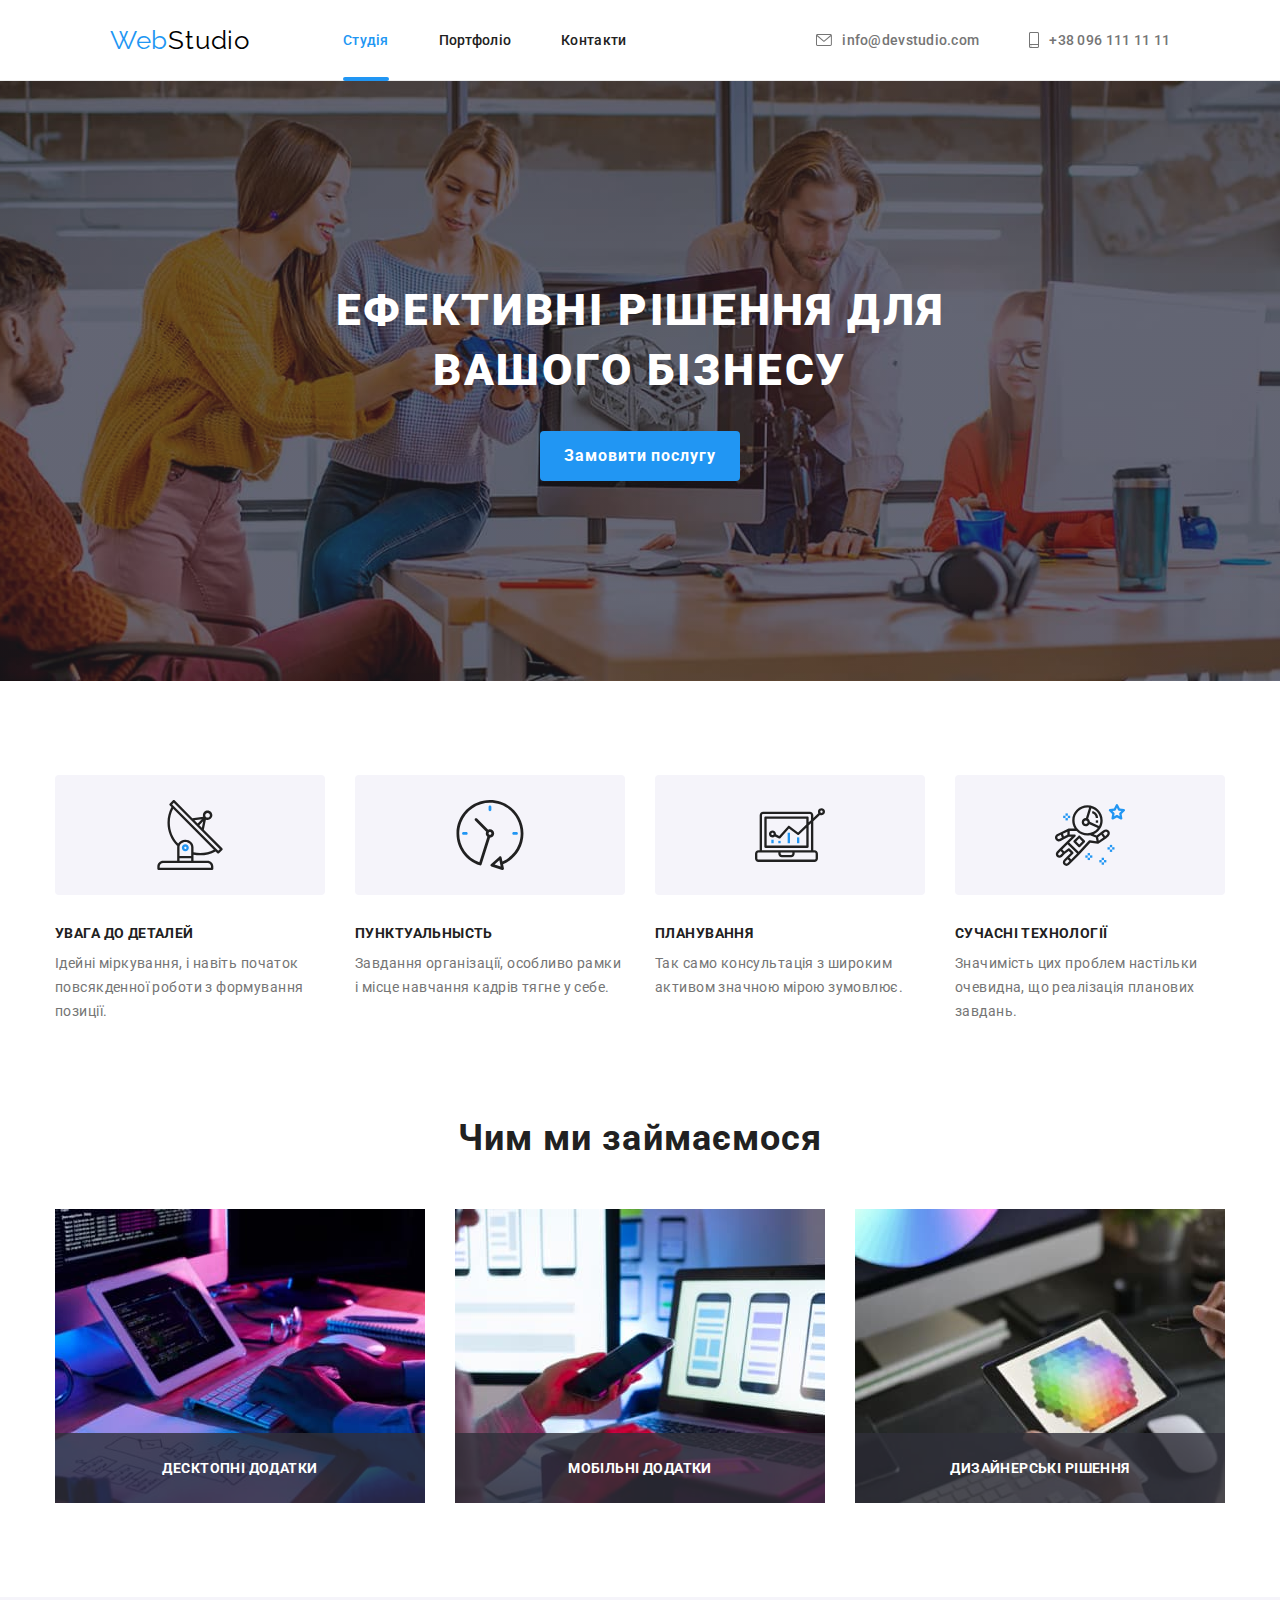
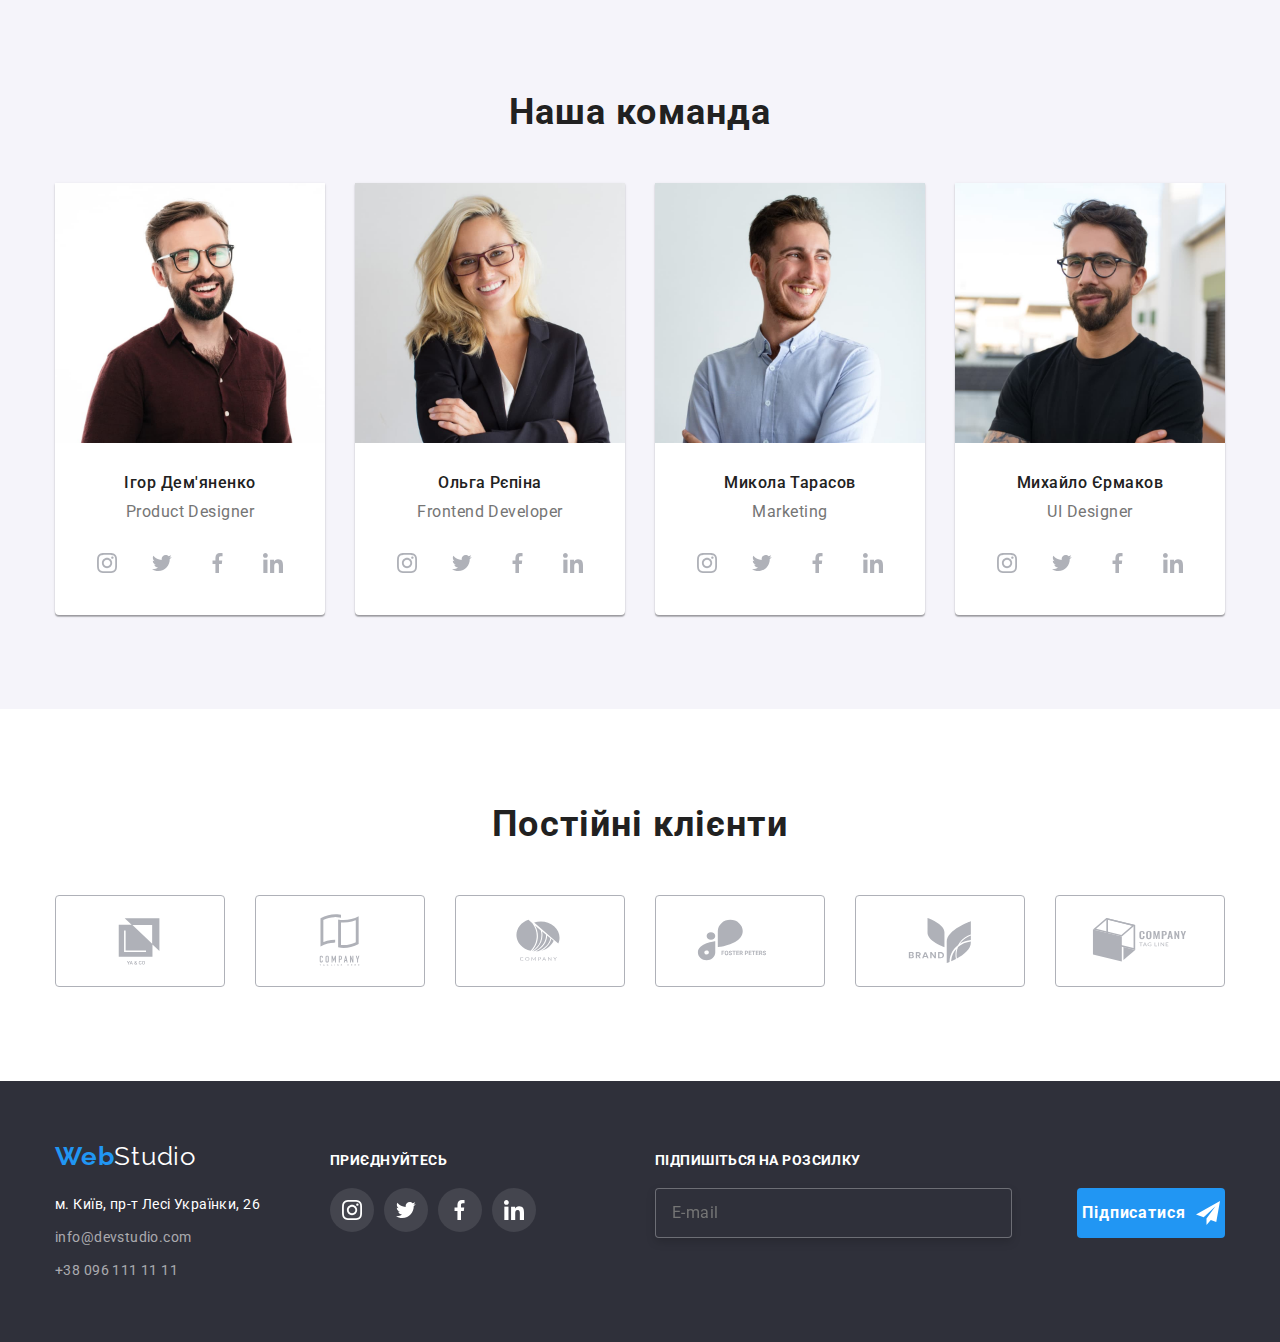
==== commit f4040e8d: "27.11" ====
--- a/index.html
+++ b/index.html
@@ -20,7 +20,7 @@
     <header class="header">
         <div class="container">
             <div class="header__menu">
-                <a href="index.html" title="My page" lang="en" class="logo">Web<span class="logo__header">Studio</span></a>
+                <a href="index.html" title="My page" lang="en" class="logo header__logo">Web<span class="logo__header">Studio</span></a>
                 <nav>
                     <button class="menu-button" type="button" data-menu-open aria-expanded="false" aria-controls="mobile-menu">
                         <svg width="40" height="40" aria-label="перемикач мобільного меню">
@@ -99,8 +99,8 @@
                 
             </div>
         </section>
-        <section  class="section">
-            <div class="container benefits">
+        <section  class="section benefits">
+            <div class="container ">
                 <h2 hidden>Наші переваги</h2>
                 <ul class="benefits__list">
                     <li class="benefits__item">  
@@ -134,8 +134,8 @@
                 </ul>
             </div>
         </section>
-        <section class="section">
-            <div class="container work">
+        <section class="section work">
+            <div class="container">
                 <h2 class="title">Чим ми займаємося</h2>
                 <ul class="work__list">
                     <li class="work__item"><img class="work__image" src="./images/1.jpg" alt="notebook" width="370"><div class="work__box">Десктопні додатки</div></li>
@@ -144,8 +144,8 @@
                 </ul>
             </div>
         </section>
-        <section class="section ">
-            <div class="container team">
+        <section class="section team">
+            <div class="container">
                 <h2 class="title">Наша команда</h2>
                 <ul class="team-list">
                     <li class="employee">
--- a/css/main.min.css
+++ b/css/main.min.css
@@ -1 +1 @@
-body{font-family:"Roboto",sans-serif;font-style:normal;font-weight:400;font-size:14px;text-align:center;text-decoration:none;background-color:#fff;color:#212121;text-decoration:none}@media screen and (min-width: 480px){body{overflow-x:hidden;width:100%}}*{margin:0px;padding:0px;-webkit-box-sizing:border-box;box-sizing:border-box}button{cursor:pointer;font-family:inherit}img{display:block;max-width:100%;height:auto}ul{list-style-type:none}li,a{text-decoration:none}.title{font-weight:700;font-size:28px;line-height:33px;text-align:center;letter-spacing:.03em;color:#212121;margin-bottom:30px}@media screen and (min-width: 768px){.title{font-size:28px;line-height:33px}}@media screen and (min-width: 1200px){.title{margin-bottom:50px;font-size:36px;line-height:42px}}@media screen and (min-width: 480px){.section{padding:60px 0}}@media screen and (min-width: 768px){.section{padding:60px 0}}@media screen and (min-width: 1200px){.section{padding:94px 0}}.container{padding-left:15px;padding-right:15px;margin-left:auto;margin-right:auto;margin:0 auto}@media screen and (min-width: 480px){.container{max-width:480px}}@media screen and (min-width: 480px)and (min-width: 768px){.container{max-width:768px}}@media screen and (min-width: 480px)and (min-width: 1200px){.container{max-width:1200px}}.backdrop{position:fixed;top:0;left:0;width:100%;height:100%;display:-webkit-box;display:-ms-flexbox;display:flex;-webkit-box-align:center;-ms-flex-align:center;align-items:center;-webkit-box-pack:center;-ms-flex-pack:center;justify-content:center;padding:15px;opacity:1;visibility:visible;pointer-events:all;overflow-y:scroll;background:rgba(0,0,0,.2);z-index:100}@media screen and (max-height: 660px){.backdrop{display:block}}.backdrop.is-hidden{opacity:0;pointer-events:none}.modal{position:relative;width:100%;margin:0 auto;border-radius:4px;min-height:609px;max-width:450px;background-color:#fff;-webkit-box-shadow:0px 1px 3px rgba(0,0,0,.12),0px 1px 1px rgba(0,0,0,.14),0px 2px 1px rgba(0,0,0,.2);box-shadow:0px 1px 3px rgba(0,0,0,.12),0px 1px 1px rgba(0,0,0,.14),0px 2px 1px rgba(0,0,0,.2);border-radius:4px}@media screen and (min-width: 768px){.modal{min-height:609px;min-width:450px}}@media screen and (min-width: 1200px){.modal{min-height:581px;min-width:528px}}.modal__textarea{display:block;width:100%;height:120px;resize:none;padding:12px 16px;font-size:12px;line-height:14px;letter-spacing:.01em;color:#212121;cursor:pointer;margin-top:4px;border:1px solid rgba(33,33,33,.2);border-radius:4px;-webkit-transition:border 250ms cubic-bezier(0.4, 0, 0.2, 1);transition:border 250ms cubic-bezier(0.4, 0, 0.2, 1)}.modal__textarea:focus{border:1px solid #2196f3;border-radius:4px}.modal__textarea::-webkit-input-placeholder{color:rgba(117,117,117,.5)}.modal__textarea::-moz-placeholder{color:rgba(117,117,117,.5)}.modal__textarea:-ms-input-placeholder{color:rgba(117,117,117,.5)}.modal__textarea::-ms-input-placeholder{color:rgba(117,117,117,.5)}.modal__textarea::placeholder{color:rgba(117,117,117,.5)}.modal .modal__form{display:block;width:100%;height:609px;padding:40px;font-size:12px;line-height:14px;letter-spacing:.01em;color:#757575}@media screen and (min-width: 768px){.modal .modal__form{height:609px}}@media screen and (min-width: 1200px){.modal .modal__form{height:581px}}.modal .modal__form .modal-text{width:370px;font-weight:700;font-size:20px;line-height:30px;display:-webkit-box;display:-ms-flexbox;display:flex;-webkit-box-pack:center;-ms-flex-pack:center;justify-content:center;text-align:center;-webkit-box-align:center;-ms-flex-align:center;align-items:center;letter-spacing:.03em;color:#212121;margin-bottom:12px}@media screen and (min-width: 768px){.modal .modal__form .modal-text{line-height:30px;width:370px}}@media screen and (min-width: 1200px){.modal .modal__form .modal-text{line-height:23px;width:auto}}.modal .modal__form .modal__label{display:-webkit-box;display:-ms-flexbox;display:flex;-webkit-box-orient:vertical;-webkit-box-direction:normal;-ms-flex-direction:column;flex-direction:column;text-align:left;-webkit-box-align:start;-ms-flex-align:start;align-items:flex-start;cursor:pointer;font-size:12px;line-height:14px;letter-spacing:.01em;color:#757575;margin-bottom:10px}.modal .modal__form .modal__label .modal__input-wrapper{position:relative;display:-webkit-box;display:-ms-flexbox;display:flex;width:100%;margin-top:4px;font-size:14px;line-height:24px;letter-spacing:.03em;color:#757575}.modal .modal__form .modal__label .modal__input-wrapper .modal-input{width:100%;height:40px;cursor:pointer;outline:none;border:1px solid rgba(33,33,33,.2);border-radius:4px;padding-left:42px;-webkit-transition:border 250ms cubic-bezier(0.4, 0, 0.2, 1);transition:border 250ms cubic-bezier(0.4, 0, 0.2, 1)}.modal .modal__form .modal__label .modal__input-wrapper .modal-input:focus{border:1px solid #2196f3;border-radius:4px}.modal .modal__form .modal__label .modal__input-wrapper .modal-input:focus-within{border:1px solid #2196f3;border-radius:4px}.modal .modal__form .modal__label .modal__input-wrapper .modal-input:focus~.modal-icon{fill:#2196f3}.modal .modal__icon{position:absolute;left:12px;top:50%;cursor:pointer;-webkit-transform:translateY(-50%);transform:translateY(-50%);-webkit-transition:fill 250ms cubic-bezier(0.4, 0, 0.2, 1);transition:fill 250ms cubic-bezier(0.4, 0, 0.2, 1)}.modal .checkbox{width:400px;height:24px;display:-webkit-box;display:-ms-flexbox;display:flex;margin:20px 0 0 12px;padding:0;-webkit-box-align:center;-ms-flex-align:center;align-items:center;cursor:pointer;font-size:12px;line-height:14px}@media screen and (min-width: 768px){.modal .checkbox{font-size:12px;line-height:14px}}@media screen and (min-width: 1200px){.modal .checkbox{font-size:14px;line-height:24px}}.modal .checkbox__contract{color:#2196f3;margin-left:5px;text-decoration:underline}.modal .checkbox .modal-input-wrapper-checkbox{width:0}.modal .checkbox .checkbox-input{-moz-appearance:none;appearance:none;-webkit-appearance:none;position:absolute}.modal .checkbox .checkbox-custom-box{display:-webkit-box;display:-ms-flexbox;display:flex;-webkit-box-align:center;-ms-flex-align:center;align-items:center;-webkit-box-pack:center;-ms-flex-pack:center;justify-content:center;width:16px;height:15px;margin-right:8px;border:1.5px solid #212121;border-radius:2px;cursor:pointer;-webkit-transition:background 250ms cubic-bezier(0.4, 0, 0.2, 1),border-color 250ms cubic-bezier(0.4, 0, 0.2, 1);transition:background 250ms cubic-bezier(0.4, 0, 0.2, 1),border-color 250ms cubic-bezier(0.4, 0, 0.2, 1)}.modal .checkbox .checkbox-input:checked+.checkbox-custom-box{background:#2196f3;border-color:rgba(0,0,0,0)}.modal__form-button{width:200px;height:50px;background:#2196f3;border-radius:4px;border:none;font-weight:700;font-size:16px;line-height:30px;display:-webkit-box;display:-ms-flexbox;display:flex;-webkit-box-pack:center;-ms-flex-pack:center;justify-content:center;-webkit-box-align:center;-ms-flex-align:center;align-items:center;text-align:center;letter-spacing:.06em;color:#fff;-webkit-box-shadow:0px 4px 4px rgba(0,0,0,.15);box-shadow:0px 4px 4px rgba(0,0,0,.15);margin:auto;margin-top:30px;-webkit-transition:background 250ms cubic-bezier(0.4, 0, 0.2, 1);transition:background 250ms cubic-bezier(0.4, 0, 0.2, 1)}.modal__form-button:hover,.modal__form-button:focus{background:#188ce8;-webkit-box-shadow:0px 4px 4px rgba(0,0,0,.15);box-shadow:0px 4px 4px rgba(0,0,0,.15)}.close{position:absolute;width:30px;height:30px;right:8px;top:8px;background:#fff;background-image:url(../images/Vector.svg);background-repeat:no-repeat;background-size:10px;background-position:center;border-radius:50%;border:1px solid rgba(0,0,0,.1);cursor:pointer;-webkit-transition:background-image 250ms cubic-bezier(0.4, 0, 0.2, 1);transition:background-image 250ms cubic-bezier(0.4, 0, 0.2, 1)}.close:focus,.close:hover{background-image:url(../images/VectorBlu.svg)}.benefits{background-color:var(--white)}.benefits__list{display:-webkit-box;display:-ms-flexbox;display:flex;-ms-flex-wrap:wrap;flex-wrap:wrap;-webkit-box-pack:justify;-ms-flex-pack:justify;justify-content:space-between;gap:30px}.benefits__box{display:-webkit-box;display:-ms-flexbox;display:flex;height:120px;background-size:contain;background-position:center;background-color:#f5f4fa;margin-bottom:30px;border-radius:4px;-webkit-box-pack:center;-ms-flex-pack:center;justify-content:center;-webkit-box-align:center;-ms-flex-align:center;align-items:center}.benefits__title{color:#212121;margin-bottom:10px;font-weight:700;font-size:14px;line-height:16px;letter-spacing:.03em;text-transform:uppercase;text-align:center}.benefits__description{line-height:24px;letter-spacing:.03em;color:#757575;line-height:24px;letter-spacing:.03em;text-align:left}.benefits__item{width:100%}@media screen and (min-width: 768px){.benefits__title{text-align:left}.benefits__description{line-height:24px;letter-spacing:.03em}.benefits__item{-ms-flex-wrap:wrap;flex-wrap:wrap;-ms-flex-preferred-size:calc((100% - 30px)/2);flex-basis:calc((100% - 30px)/2)}}@media screen and (min-width: 1200px){.benefits{display:block}.benefits__title{text-align:left}.benefits__item{width:270px;-ms-flex-wrap:nowrap;flex-wrap:nowrap;-ms-flex-preferred-size:auto;flex-basis:auto}}.bisnes{color:#fff;background-image:-webkit-gradient(linear, left top, right top, from(rgba(47, 48, 58, 0.4)), to(rgba(47, 48, 58, 0.4))),url("../images/fon.jpg");background-image:linear-gradient(to right, rgba(47, 48, 58, 0.4), rgba(47, 48, 58, 0.4)),url("../images/fon.jpg");background-size:cover;background-position:center;background-repeat:no-repeat;-webkit-box-pack:center;-ms-flex-pack:center;justify-content:center;max-width:480px;margin-top:0;margin:auto;outline:1px solid #212121;padding:118px 0}@media screen and (min-width: 768px){.bisnes{padding:118px 0;max-width:768px}}@media screen and (min-width: 1200px){.bisnes{padding:200px 0;max-width:1600px}}@media(min-device-pixel-ratio: 2),(-webkit-min-device-pixel-ratio: 2),(min-resolution: 192dpi),(min-resolution: 2dppx){.bisnes{background-image:-webkit-gradient(linear, left top, right top, from(rgba(47, 48, 58, 0.4)), to(rgba(47, 48, 58, 0.4))),url(../images/fon@2x.jpg);background-image:linear-gradient(to right, rgba(47, 48, 58, 0.4), rgba(47, 48, 58, 0.4)),url(../images/fon@2x.jpg)}}.bisnes__title{font-weight:900;font-size:26px;line-height:42px;text-align:center;letter-spacing:.06em;text-transform:uppercase;color:#fff;max-width:360px;margin:0 auto 30px}@media screen and (min-width: 768px){.bisnes__title{font-size:26px;line-height:42px;max-width:360px}}@media screen and (min-width: 1200px){.bisnes__title{font-size:44px;line-height:60px;max-width:696px}}.bisnes__button{background-color:#2196f3;width:200px;height:50px;border-radius:4px;border:none;font-weight:700;font-size:16px;line-height:30px;display:-webkit-box;display:-ms-flexbox;display:flex;-webkit-box-pack:center;-ms-flex-pack:center;justify-content:center;-webkit-box-align:center;-ms-flex-align:center;align-items:center;text-align:center;letter-spacing:.06em;color:#fff;-webkit-transition:background-color 250ms cubic-bezier(0.4, 0, 0.2, 1);transition:background-color 250ms cubic-bezier(0.4, 0, 0.2, 1)}.bisnes__button:hover{background-color:#188ce8}.bisnes .container{display:-webkit-box;display:-ms-flexbox;display:flex;-webkit-box-align:center;-ms-flex-align:center;align-items:center;-webkit-box-orient:vertical;-webkit-box-direction:normal;-ms-flex-direction:column;flex-direction:column;-webkit-box-pack:center;-ms-flex-pack:center;justify-content:center}.filter{gap:8px;display:-webkit-box;display:-ms-flexbox;display:flex;-ms-flex-wrap:wrap;flex-wrap:wrap;-webkit-box-pack:start;-ms-flex-pack:start;justify-content:flex-start;-webkit-box-align:center;-ms-flex-align:center;align-items:center;margin-bottom:40px}.filter__button{padding:6px 22px;font-weight:500;font-size:16px;line-height:26px;text-align:center;letter-spacing:.03em;color:#212121;margin:4px;border:none;border-radius:4px;-webkit-transition:color 250ms cubic-bezier(0.4, 0, 0.2, 1),background-color 250ms cubic-bezier(0.4, 0, 0.2, 1),border-radius 250ms cubic-bezier(0.4, 0, 0.2, 1),-webkit-box-shadow 250ms cubic-bezier(0.4, 0, 0.2, 1);transition:color 250ms cubic-bezier(0.4, 0, 0.2, 1),background-color 250ms cubic-bezier(0.4, 0, 0.2, 1),border-radius 250ms cubic-bezier(0.4, 0, 0.2, 1),-webkit-box-shadow 250ms cubic-bezier(0.4, 0, 0.2, 1);transition:color 250ms cubic-bezier(0.4, 0, 0.2, 1),background-color 250ms cubic-bezier(0.4, 0, 0.2, 1),box-shadow 250ms cubic-bezier(0.4, 0, 0.2, 1),border-radius 250ms cubic-bezier(0.4, 0, 0.2, 1);transition:color 250ms cubic-bezier(0.4, 0, 0.2, 1),background-color 250ms cubic-bezier(0.4, 0, 0.2, 1),box-shadow 250ms cubic-bezier(0.4, 0, 0.2, 1),border-radius 250ms cubic-bezier(0.4, 0, 0.2, 1),-webkit-box-shadow 250ms cubic-bezier(0.4, 0, 0.2, 1)}.filter__button:hover,.filter__button:focus{background-color:#2196f3;color:#fff;-webkit-box-shadow:0px 3px 1px rgba(0,0,0,.1),0px 1px 2px rgba(0,0,0,.08),0px 2px 2px rgba(0,0,0,.12);box-shadow:0px 3px 1px rgba(0,0,0,.1),0px 1px 2px rgba(0,0,0,.08),0px 2px 2px rgba(0,0,0,.12);border-radius:4px}@media screen and (min-width: 768px){.filter{display:-webkit-box;display:-ms-flexbox;display:flex;-ms-flex-wrap:nowrap;flex-wrap:nowrap;-webkit-box-pack:center;-ms-flex-pack:center;justify-content:center;gap:0}}@media screen and (min-width: 1200px){.filter{display:-webkit-box;display:-ms-flexbox;display:flex;-ms-flex-wrap:nowrap;flex-wrap:nowrap;-webkit-box-pack:center;-ms-flex-pack:center;justify-content:center;margin-bottom:50px;gap:0}}.clients{margin:0;padding:0;display:-webkit-box;display:-ms-flexbox;display:flex;-ms-flex-wrap:wrap;flex-wrap:wrap;-webkit-box-pack:justify;-ms-flex-pack:justify;justify-content:space-between;gap:30px}.clients__link{width:100%;height:92px;display:-webkit-box;display:-ms-flexbox;display:flex;-webkit-box-align:center;-ms-flex-align:center;align-items:center;-webkit-box-pack:center;-ms-flex-pack:center;justify-content:center;border:1px solid #afb1b8;border-radius:4px;fill:#afb1b8;outline:none;-webkit-transition:fill 250ms cubic-bezier(0.4, 0, 0.2, 1),border 250ms cubic-bezier(0.4, 0, 0.2, 1);transition:fill 250ms cubic-bezier(0.4, 0, 0.2, 1),border 250ms cubic-bezier(0.4, 0, 0.2, 1)}.clients__link:hover,.clients__link:focus{fill:#2196f3;border:1px solid #2196f3}.clients__item{width:calc(50% - 15px);height:92px}@media screen and (min-width: 768px){.clients{display:-webkit-box;display:-ms-flexbox;display:flex;-webkit-box-pack:justify;-ms-flex-pack:justify;justify-content:space-between;margin:0;padding:0}.clients__item{display:-webkit-box;display:-ms-flexbox;display:flex;width:calc(33.33% - 20px)}}@media screen and (min-width: 1200px){.clients{display:-webkit-box;display:-ms-flexbox;display:flex;-webkit-box-pack:justify;-ms-flex-pack:justify;justify-content:space-between;-ms-flex-wrap:nowrap;flex-wrap:nowrap;margin:0;padding:0}.clients__item{display:-webkit-box;display:-ms-flexbox;display:flex;width:calc(16.6666666667% - 25px)}}.footer{background-color:#2f303a;text-align:center;padding:60px 0px}.footer__title{font-weight:700;font-size:14px;line-height:16px;letter-spacing:.03em;text-transform:uppercase;color:#fff}.footer-contacts{-webkit-transition:color 250ms cubic-bezier(0.4, 0, 0.2, 1);transition:color 250ms cubic-bezier(0.4, 0, 0.2, 1)}.footer-contacts__item{margin-bottom:9px}.footer-contacts__item:nth-last-of-type(1){margin-bottom:0}.footer-contacts__google{line-height:24px;letter-spacing:.03em;color:#fff;text-align:center;text-decoration:none;font-style:normal;-webkit-transition:color 250ms cubic-bezier(0.4, 0, 0.2, 1);transition:color 250ms cubic-bezier(0.4, 0, 0.2, 1)}.footer-contacts__google:hover,.footer-contacts__google:focus{color:#2196f3}.footer-contacts__info{line-height:24px;letter-spacing:.03em;color:rgba(255,255,255,.6);margin:0px;text-decoration:none;font-style:normal}.footer-contacts__info:focus,.footer-contacts__info:hover{color:#2196f3}.footer-contacts .footer .logo{margin-bottom:20px}.footer .container{display:-webkit-box;display:-ms-flexbox;display:flex;-webkit-box-orient:vertical;-webkit-box-direction:normal;-ms-flex-direction:column;flex-direction:column;gap:60px;-webkit-box-align:center;-ms-flex-align:center;align-items:center}@media screen and (min-width: 768px){.footer{text-align:center}.footer .container{-webkit-box-orient:horizontal;-webkit-box-direction:normal;-ms-flex-direction:row;flex-direction:row;-ms-flex-wrap:wrap;flex-wrap:wrap;-webkit-box-align:baseline;-ms-flex-align:baseline;align-items:baseline;-ms-flex-pack:distribute;justify-content:space-around}.footer-contacts{padding-bottom:0;-webkit-transition:color 250ms cubic-bezier(0.4, 0, 0.2, 1);transition:color 250ms cubic-bezier(0.4, 0, 0.2, 1)}.footer .logo{margin-bottom:20px}}@media screen and (min-width: 1200px){.footer{text-align:left;display:list-item}.footer__title{font-weight:700;font-size:14px;line-height:16px;letter-spacing:.03em;text-transform:uppercase;color:#fff}.footer .container{-webkit-box-orient:horizontal;-webkit-box-direction:normal;-ms-flex-direction:row;flex-direction:row;-ms-flex-wrap:wrap;flex-wrap:wrap;-webkit-box-align:baseline;-ms-flex-align:baseline;align-items:baseline;-webkit-box-pack:start;-ms-flex-pack:start;justify-content:flex-start;gap:70px;display:-webkit-box;display:-ms-flexbox;display:flex;-ms-flex-wrap:nowrap;flex-wrap:nowrap}.footer-contacts{padding-bottom:0;-webkit-transition:color 250ms cubic-bezier(0.4, 0, 0.2, 1);transition:color 250ms cubic-bezier(0.4, 0, 0.2, 1)}.footer-contacts__item{margin-bottom:9px}.footer-contacts__item:nth-last-of-type(1){margin-bottom:0}.footer-contacts__google{line-height:24px;letter-spacing:.03em;color:#fff;text-decoration:none;font-style:normal;-webkit-transition:color 250ms cubic-bezier(0.4, 0, 0.2, 1);transition:color 250ms cubic-bezier(0.4, 0, 0.2, 1)}.footer-contacts__info{line-height:24px;letter-spacing:.03em;color:rgba(255,255,255,.6);margin:0px;text-decoration:none;font-style:normal}.footer .logo{margin-bottom:20px}}.header{border-bottom:1px solid #ececec;padding-bottom:0;padding-top:0;background-color:#fff}.header__list{display:none}@media screen and (min-width: 768px){.header__list{display:-webkit-box;display:-ms-flexbox;display:flex;-webkit-box-pack:justify;-ms-flex-pack:justify;justify-content:space-between;gap:50px}}@media(min-width: 769px)and (max-width: 1200px){.header__list{display:-webkit-box;display:-ms-flexbox;display:flex;-webkit-box-pack:justify;-ms-flex-pack:justify;justify-content:space-between;-webkit-box-align:center;-ms-flex-align:center;align-items:center}}.header__item{text-decoration:none}.header__menu{display:-webkit-box;display:-ms-flexbox;display:flex;-webkit-box-align:center;-ms-flex-align:center;align-items:center;-webkit-box-pack:justify;-ms-flex-pack:justify;justify-content:space-between}.header__contact{display:none}.header__contact-link{font-weight:500;line-height:16px;letter-spacing:.02em;color:#757575;text-decoration:none;display:-webkit-box;display:-ms-flexbox;display:flex;font-style:normal;-webkit-box-align:center;-ms-flex-align:center;align-items:center;fill:currentColor;-webkit-transition:color 250ms cubic-bezier(0.4, 0, 0.2, 1);transition:color 250ms cubic-bezier(0.4, 0, 0.2, 1)}.header__contact-link:focus,.header__contact-link:hover{color:#2196f3}@media screen and (min-width: 768px){.header__contact-link{padding:5px 0}}@media screen and (min-width: 768px){.header__contact{display:-webkit-box;display:-ms-flexbox;display:flex;-webkit-box-orient:vertical;-webkit-box-direction:normal;-ms-flex-direction:column;flex-direction:column;-webkit-box-align:start;-ms-flex-align:start;align-items:flex-start;-webkit-box-pack:justify;-ms-flex-pack:justify;justify-content:space-between;gap:0;padding:0}}@media screen and (min-width: 1200px){.header__contact{display:-webkit-box;display:-ms-flexbox;display:flex;-webkit-box-align:start;-ms-flex-align:start;align-items:flex-start;-webkit-box-orient:horizontal;-webkit-box-direction:normal;-ms-flex-direction:row;flex-direction:row;-webkit-box-pack:justify;-ms-flex-pack:justify;justify-content:space-between;-webkit-box-align:center;-ms-flex-align:center;align-items:center;padding:32px 0;gap:50px}}.header .container{padding:0;-webkit-box-align:center;-ms-flex-align:center;align-items:center}@media screen and (min-width: 768px){.header .container{display:-webkit-box;display:-ms-flexbox;display:flex;-webkit-box-pack:justify;-ms-flex-pack:justify;justify-content:space-between}}@media screen and (min-width: 1200px){.header .container{display:-webkit-box;display:-ms-flexbox;display:flex;-ms-flex-pack:distribute;justify-content:space-around;max-width:100%}}.black{position:relative;color:#212121;font-weight:500;line-height:16px;letter-spacing:.02em;margin:auto;font-style:normal;display:block;padding:32px 0px;-webkit-transition:color 250ms cubic-bezier(0.4, 0, 0.2, 1);transition:color 250ms cubic-bezier(0.4, 0, 0.2, 1)}.black:focus,.black:hover{color:#2196f3;fill:#2196f3}.icon-header{margin-right:10px}.active{color:#2196f3}.active::after{content:"";position:absolute;display:block;width:100%;height:4px;background:#2196f3;border-radius:2px;bottom:-1px}.join{color:#fff;font-style:normal;display:-webkit-inline-box;display:-ms-inline-flexbox;display:inline-flex;-webkit-box-orient:vertical;-webkit-box-direction:normal;-ms-flex-direction:column;flex-direction:column;text-transform:uppercase;width:206px;height:80px}.logo{font-family:"Raleway",sans-serif;letter-spacing:.03em;font-size:26px;line-height:31px;color:#2196f3;text-decoration:none}.logo__footer{color:#fff}.logo__header{color:#000}@media screen and (min-width: 480px){.logo{margin-bottom:16px;margin-top:16px}.footer .logo{display:-webkit-box;display:-ms-flexbox;display:flex;-webkit-box-pack:center;-ms-flex-pack:center;justify-content:center;-webkit-box-align:center;-ms-flex-align:center;align-items:center;margin-right:0}}@media screen and (min-width: 768px){.logo{margin-bottom:24px;margin-top:24px;margin-right:88px}.footer .logo{display:block}}@media screen and (min-width: 1200px){.logo{margin-right:93px;margin-top:0;margin-bottom:0}.footer .logo{display:block}}.menu-button{display:-webkit-box;display:-ms-flexbox;display:flex;-webkit-box-align:center;-ms-flex-align:center;align-items:center;-webkit-box-pack:center;-ms-flex-pack:center;justify-content:center;margin:0;border:none;background-color:rgba(0,0,0,0);cursor:pointer;padding:0;margin-left:auto}@media screen and (min-width: 768px){.menu-button{display:none}}.mob-menu{position:fixed;z-index:1;top:0;left:0;width:100%;height:100%;display:-webkit-box;display:-ms-flexbox;display:flex;-webkit-box-orient:vertical;-webkit-box-direction:normal;-ms-flex-direction:column;flex-direction:column;background-color:#fff;padding:48px 40px}.mob-menu.is-hidden{opacity:0;pointer-events:none;visibility:hidden}.menu-close__btn{position:absolute;top:10px;right:15px;border:none;background-color:rgba(0,0,0,0);cursor:pointer;padding:0;fill:#212121}.menu-close__btn:hover,.menu-close__btn:focus{fill:#2196f3}.mob-menu__navigation{margin-bottom:auto}.mob-menu__list,.mob-connect__list{display:-webkit-box;display:-ms-flexbox;display:flex;-webkit-box-orient:vertical;-webkit-box-direction:normal;-ms-flex-direction:column;flex-direction:column;-webkit-box-align:start;-ms-flex-align:start;align-items:flex-start}.mob-menu__link{font-weight:500;font-size:40px;line-height:1.2;letter-spacing:.02em;color:#212121}.mob-menu__link:hover,.mob-menu__link:focus{color:#2196f3}.mob-menu__item:not(:last-child){margin-bottom:32px}.mob-connect__item{margin-bottom:32px}.mob-mail__item{margin-bottom:64px}.mob-tel__link{font-weight:500;font-size:34px;line-height:1.2;letter-spacing:.02em;color:#2196f3}.mob-connect__link{font-weight:500;font-size:24px;line-height:1.2;letter-spacing:.02em;color:#757575}.mob-menu__link--active{color:#2196f3}.mob-soc__list{display:-webkit-box;display:-ms-flexbox;display:flex;-webkit-box-pack:start;-ms-flex-pack:start;justify-content:flex-start}.mob-soc__item:not(:first-child){padding-left:10px}.mob-soc__item:not(:last-child){padding-right:10px;border-right:1px solid rgba(33,33,33,.2)}.mob-soc__link{font-weight:500;font-size:18px;line-height:1.2;color:#2196f3}.project-list{gap:30px;display:-webkit-box;display:-ms-flexbox;display:flex;-ms-flex-wrap:wrap;flex-wrap:wrap;-webkit-box-pack:justify;-ms-flex-pack:justify;justify-content:space-between}.project{max-width:450px;display:-webkit-box;display:-ms-flexbox;display:flex}@media screen and (min-width: 768px){.project{max-width:354px}}@media screen and (min-width: 1200px){.project{max-width:370px}}.project__link{display:block;border:1px solid #eee;background-color:#fff;-webkit-box-sizing:border-box;box-sizing:border-box;position:relative;overflow:hidden;-webkit-transition:background-color 250ms cubic-bezier(0.4, 0, 0.2, 1),border 250ms cubic-bezier(0.4, 0, 0.2, 1),-webkit-box-shadow 250ms cubic-bezier(0.4, 0, 0.2, 1);transition:background-color 250ms cubic-bezier(0.4, 0, 0.2, 1),border 250ms cubic-bezier(0.4, 0, 0.2, 1),-webkit-box-shadow 250ms cubic-bezier(0.4, 0, 0.2, 1);transition:background-color 250ms cubic-bezier(0.4, 0, 0.2, 1),border 250ms cubic-bezier(0.4, 0, 0.2, 1),box-shadow 250ms cubic-bezier(0.4, 0, 0.2, 1);transition:background-color 250ms cubic-bezier(0.4, 0, 0.2, 1),border 250ms cubic-bezier(0.4, 0, 0.2, 1),box-shadow 250ms cubic-bezier(0.4, 0, 0.2, 1),-webkit-box-shadow 250ms cubic-bezier(0.4, 0, 0.2, 1)}.project__link:hover .project__overlay,.project__link:focus .project__overlay{color:#fff;-webkit-transform:translateY(0%);transform:translateY(0%)}.project__image-container{position:relative;overflow:hidden}.project__image-container img{width:450px}@media screen and (min-width: 768px){.project__image-container img{width:354px}}@media screen and (min-width: 1200px){.project__image-container img{width:370px}}.project__overlay{position:absolute;top:0;left:0;display:-webkit-box;display:-ms-flexbox;display:flex;-webkit-box-align:center;-ms-flex-align:center;align-items:center;width:100%;height:100%;padding:24px;margin:0;-webkit-box-sizing:border-box;box-sizing:border-box;font-size:18px;line-height:28px;letter-spacing:.03em;color:#fff;background:rgba(33,150,243,.9);-webkit-transform:translateY(101%);transform:translateY(101%);-webkit-transition:-webkit-transform 250ms cubic-bezier(0.4, 0, 0.2, 1);transition:-webkit-transform 250ms cubic-bezier(0.4, 0, 0.2, 1);transition:transform 250ms cubic-bezier(0.4, 0, 0.2, 1);transition:transform 250ms cubic-bezier(0.4, 0, 0.2, 1), -webkit-transform 250ms cubic-bezier(0.4, 0, 0.2, 1)}.project__text-container{padding:24px 20px}.project__title{font-weight:700;font-size:18px;line-height:36px;letter-spacing:.06em;color:#212121;line-height:2.25em;padding:0}.project__text{font-size:16px;line-height:30px;letter-spacing:.03em;color:#757575}.socials{display:-webkit-box;display:-ms-flexbox;display:flex;-webkit-box-pack:justify;-ms-flex-pack:justify;justify-content:space-between;margin-top:20px}.socials__link{height:44px;width:44px;display:-webkit-box;display:-ms-flexbox;display:flex;-ms-flex-line-pack:center;align-content:center;-ms-flex-pack:distribute;justify-content:space-around;-webkit-box-align:center;-ms-flex-align:center;align-items:center;border-radius:50%;fill:#afb1b8;margin:0px;padding:0px;-webkit-transition:background-color 250ms cubic-bezier(0.4, 0, 0.2, 1);transition:background-color 250ms cubic-bezier(0.4, 0, 0.2, 1)}.socials__link:hover,.socials__link:focus{background-color:#2196f3;fill:#fff}.socials__image{height:20px;width:20px}.socials__image:hover,.socials__image:focus{fill:#fff}.socials__link--dark{background:rgba(255,255,255,.1)}.socials__image--dark{fill:#fff}.subscription{max-width:450px;-webkit-box-align:center;-ms-flex-align:center;align-items:center;width:100%}.subscription__label{width:100%}.subscription__footer-form{display:-webkit-box;display:-ms-flexbox;display:flex;-webkit-box-orient:vertical;-webkit-box-direction:normal;-ms-flex-direction:column;flex-direction:column;-webkit-box-align:center;-ms-flex-align:center;align-items:center;-ms-flex-pack:distribute;justify-content:space-around}.subscription__input{width:100%;height:50px;font-size:16px;line-height:20px;padding-left:16px;display:-webkit-box;display:-ms-flexbox;display:flex;-webkit-box-align:center;-ms-flex-align:center;align-items:center;letter-spacing:.03em;color:rgba(255,255,255,.6);background-color:#2f303a;border:1px solid rgba(255,255,255,.3);-webkit-filter:drop-shadow(0px 4px 4px rgba(0, 0, 0, 0.15));filter:drop-shadow(0px 4px 4px rgba(0, 0, 0, 0.15));border-radius:4px;margin:20px 0}.subscription__button{width:200px;height:50px;font-weight:700;font-size:16px;line-height:30px;display:-webkit-box;display:-ms-flexbox;display:flex;-webkit-box-pack:center;-ms-flex-pack:center;justify-content:center;-webkit-box-align:center;-ms-flex-align:center;align-items:center;text-align:center;letter-spacing:.06em;color:#fff;background:#2196f3;fill:var(--white);border-radius:4px;border:none;-webkit-transition:background-color 250ms cubic-bezier(0.4, 0, 0.2, 1);transition:background-color 250ms cubic-bezier(0.4, 0, 0.2, 1)}.subscription__button:hover,.subscription__button:focus{background-color:#188ce8}.subscription__button-submit{margin-left:10px}@media screen and (min-width: 768px){.subscription{max-width:450px;margin-left:0}.subscription__footer-form{margin-top:20px;display:-webkit-box;display:-ms-flexbox;display:flex}.subscription__input{width:100%;height:50px;font-size:16px;line-height:20px;padding-left:16px;display:-webkit-box;display:-ms-flexbox;display:flex;-webkit-box-align:center;-ms-flex-align:center;align-items:center;letter-spacing:.03em;color:rgba(255,255,255,.6);background-color:#2f303a;border:1px solid rgba(255,255,255,.3);-webkit-filter:drop-shadow(0px 4px 4px rgba(0, 0, 0, 0.15));filter:drop-shadow(0px 4px 4px rgba(0, 0, 0, 0.15));border-radius:4px;margin:0;margin-bottom:20px}.subscription__button-submit{margin-left:10px}}@media screen and (min-width: 1200px){.subscription{max-width:570px;margin-left:auto}.subscription__footer-form{margin-top:20px;display:-webkit-box;display:-ms-flexbox;display:flex;-webkit-box-orient:horizontal;-webkit-box-direction:normal;-ms-flex-direction:row;flex-direction:row}.subscription__input{width:100%;height:50px;font-size:16px;line-height:20px;padding-left:16px;display:-webkit-box;display:-ms-flexbox;display:flex;-webkit-box-align:center;-ms-flex-align:center;align-items:center;letter-spacing:.03em;color:rgba(255,255,255,.6);background-color:#2f303a;border:1px solid rgba(255,255,255,.3);-webkit-filter:drop-shadow(0px 4px 4px rgba(0, 0, 0, 0.15));filter:drop-shadow(0px 4px 4px rgba(0, 0, 0, 0.15));border-radius:4px;margin:0}.subscription__button{margin-left:12px}.subscription__button-submit{margin-left:10px}}.section .team{background-color:#f5f4fa}.team{max-width:450px}.team .team-list{display:-webkit-box;display:-ms-flexbox;display:flex;-ms-flex-wrap:wrap;flex-wrap:wrap;-webkit-box-pack:justify;-ms-flex-pack:justify;justify-content:space-between;gap:30px}.team .employee{background:#fff;-webkit-box-shadow:0px 1px 3px rgba(0,0,0,.12),0px 1px 1px rgba(0,0,0,.14),0px 2px 1px rgba(0,0,0,.2);box-shadow:0px 1px 3px rgba(0,0,0,.12),0px 1px 1px rgba(0,0,0,.14),0px 2px 1px rgba(0,0,0,.2);border-radius:0px 0px 4px 4px;font-size:16px;line-height:19px;display:-webkit-box;display:-ms-flexbox;display:flex;-webkit-box-orient:vertical;-webkit-box-direction:normal;-ms-flex-direction:column;flex-direction:column;-webkit-box-pack:center;-ms-flex-pack:center;justify-content:center;-webkit-box-align:center;-ms-flex-align:center;align-items:center}.team .employee-box__direction{font-size:16px;line-height:19px;text-align:center;letter-spacing:.03em;color:#757575}.team .employee-box__name{color:#212121;font-weight:500;font-size:16px;line-height:19px;text-align:center;letter-spacing:.03em;margin-bottom:10px}@media screen and (max-width: 768px){.team .employee-box__name{margin-top:30px}}@media screen and (min-width: 768px){.team{max-width:768px}.team .employee{display:-webkit-box;display:-ms-flexbox;display:flex;margin-bottom:0}.team .employee-box{padding:30px}}@media screen and (min-width: 1200px){.team{max-width:1200px}.team .employee{width:270px;display:block;padding:0}}@media screen and (min-width: 480px){.team__img{width:450px}}@media screen and (min-width: 768px){.team__img{width:354px}}@media screen and (min-width: 1200px){.team__img{width:270px}}@media screen and (max-width: 1200px){.work{display:none}}.work__list{display:-webkit-box;display:-ms-flexbox;display:flex;-webkit-box-pack:justify;-ms-flex-pack:justify;justify-content:space-between}.work__item{position:relative}.work__box{position:absolute;display:-webkit-box;display:-ms-flexbox;display:flex;-webkit-box-align:center;-ms-flex-align:center;align-items:center;-webkit-box-pack:center;-ms-flex-pack:center;justify-content:center;width:100%;height:70px;bottom:0;font-weight:700;font-size:14px;line-height:16px;text-align:center;letter-spacing:.03em;text-transform:uppercase;color:#fff;background:rgba(47,48,58,.8)}/*# sourceMappingURL=main.min.css.map */+body{font-family:"Roboto",sans-serif;font-style:normal;font-weight:400;font-size:14px;text-align:center;text-decoration:none;background-color:#fff;color:#212121;text-decoration:none}@media screen and (min-width: 480px){body{overflow-x:hidden;width:100%}}*{margin:0px;padding:0px;-webkit-box-sizing:border-box;box-sizing:border-box}button{cursor:pointer;font-family:inherit}img{display:block;max-width:100%;height:auto}ul{list-style-type:none}li,a{text-decoration:none}.title{font-weight:700;font-size:28px;line-height:33px;text-align:center;letter-spacing:.03em;color:#212121;margin-bottom:30px}@media screen and (min-width: 768px){.title{font-size:28px;line-height:33px}}@media screen and (min-width: 1200px){.title{margin-bottom:50px;font-size:36px;line-height:42px}}.section{padding:60px 0}@media screen and (min-width: 1200px){.section{padding:94px 0}}.container{padding-left:15px;padding-right:15px;margin-left:auto;margin-right:auto;margin:0 auto;max-width:480px}@media screen and (min-width: 768px){.container{max-width:768px}}@media screen and (min-width: 1200px){.container{max-width:1200px}}.backdrop{position:fixed;top:0;left:0;width:100%;height:100%;display:-webkit-box;display:-ms-flexbox;display:flex;-webkit-box-align:center;-ms-flex-align:center;align-items:center;-webkit-box-pack:center;-ms-flex-pack:center;justify-content:center;padding:15px;opacity:1;visibility:visible;pointer-events:all;overflow-y:scroll;background:rgba(0,0,0,.2);z-index:100}@media screen and (max-height: 660px){.backdrop{display:block}}.backdrop.is-hidden{opacity:0;pointer-events:none}.modal{position:relative;width:100%;margin:0 auto;border-radius:4px;min-height:609px;max-width:450px;background-color:#fff;-webkit-box-shadow:0px 1px 3px rgba(0,0,0,.12),0px 1px 1px rgba(0,0,0,.14),0px 2px 1px rgba(0,0,0,.2);box-shadow:0px 1px 3px rgba(0,0,0,.12),0px 1px 1px rgba(0,0,0,.14),0px 2px 1px rgba(0,0,0,.2);border-radius:4px}@media screen and (min-width: 768px){.modal{min-height:609px;min-width:450px}}@media screen and (min-width: 1200px){.modal{min-height:581px;min-width:528px}}.modal__textarea{display:block;width:100%;height:120px;resize:none;padding:12px 16px;font-size:12px;line-height:14px;letter-spacing:.01em;color:#212121;cursor:pointer;margin-top:4px;border:1px solid rgba(33,33,33,.2);border-radius:4px;-webkit-transition:border 250ms cubic-bezier(0.4, 0, 0.2, 1);transition:border 250ms cubic-bezier(0.4, 0, 0.2, 1)}.modal__textarea:focus{border:1px solid #2196f3;border-radius:4px}.modal__textarea::-webkit-input-placeholder{color:rgba(117,117,117,.5)}.modal__textarea::-moz-placeholder{color:rgba(117,117,117,.5)}.modal__textarea:-ms-input-placeholder{color:rgba(117,117,117,.5)}.modal__textarea::-ms-input-placeholder{color:rgba(117,117,117,.5)}.modal__textarea::placeholder{color:rgba(117,117,117,.5)}.modal .modal__form{display:block;width:100%;height:609px;padding:40px;font-size:12px;line-height:14px;letter-spacing:.01em;color:#757575}@media screen and (min-width: 768px){.modal .modal__form{height:609px}}@media screen and (min-width: 1200px){.modal .modal__form{height:581px}}.modal .modal__form .modal-text{width:370px;font-weight:700;font-size:20px;line-height:30px;display:-webkit-box;display:-ms-flexbox;display:flex;-webkit-box-pack:center;-ms-flex-pack:center;justify-content:center;text-align:center;-webkit-box-align:center;-ms-flex-align:center;align-items:center;letter-spacing:.03em;color:#212121;margin-bottom:12px}@media screen and (min-width: 768px){.modal .modal__form .modal-text{line-height:30px;width:370px}}@media screen and (min-width: 1200px){.modal .modal__form .modal-text{line-height:23px;width:auto}}.modal .modal__form .modal__label{display:-webkit-box;display:-ms-flexbox;display:flex;-webkit-box-orient:vertical;-webkit-box-direction:normal;-ms-flex-direction:column;flex-direction:column;text-align:left;-webkit-box-align:start;-ms-flex-align:start;align-items:flex-start;cursor:pointer;font-size:12px;line-height:14px;letter-spacing:.01em;color:#757575;margin-bottom:10px}.modal .modal__form .modal__label .modal__input-wrapper{position:relative;display:-webkit-box;display:-ms-flexbox;display:flex;width:100%;margin-top:4px;font-size:14px;line-height:24px;letter-spacing:.03em;color:#757575}.modal .modal__form .modal__label .modal__input-wrapper .modal-input{width:100%;height:40px;cursor:pointer;outline:none;border:1px solid rgba(33,33,33,.2);border-radius:4px;padding-left:42px;-webkit-transition:border 250ms cubic-bezier(0.4, 0, 0.2, 1);transition:border 250ms cubic-bezier(0.4, 0, 0.2, 1)}.modal .modal__form .modal__label .modal__input-wrapper .modal-input:focus{border:1px solid #2196f3;border-radius:4px}.modal .modal__form .modal__label .modal__input-wrapper .modal-input:focus-within{border:1px solid #2196f3;border-radius:4px}.modal .modal__form .modal__label .modal__input-wrapper .modal-input:focus~.modal-icon{fill:#2196f3}.modal .modal__icon{position:absolute;left:12px;top:50%;cursor:pointer;-webkit-transform:translateY(-50%);transform:translateY(-50%);-webkit-transition:fill 250ms cubic-bezier(0.4, 0, 0.2, 1);transition:fill 250ms cubic-bezier(0.4, 0, 0.2, 1)}.modal .checkbox{width:400px;height:24px;display:-webkit-box;display:-ms-flexbox;display:flex;margin:20px 0 0 12px;padding:0;-webkit-box-align:center;-ms-flex-align:center;align-items:center;cursor:pointer;font-size:12px;line-height:14px}@media screen and (min-width: 768px){.modal .checkbox{font-size:12px;line-height:14px}}@media screen and (min-width: 1200px){.modal .checkbox{font-size:14px;line-height:24px}}.modal .checkbox__contract{color:#2196f3;margin-left:5px;text-decoration:underline}.modal .checkbox .modal-input-wrapper-checkbox{width:0}.modal .checkbox .checkbox-input{-moz-appearance:none;appearance:none;-webkit-appearance:none;position:absolute}.modal .checkbox .checkbox-custom-box{display:-webkit-box;display:-ms-flexbox;display:flex;-webkit-box-align:center;-ms-flex-align:center;align-items:center;-webkit-box-pack:center;-ms-flex-pack:center;justify-content:center;width:16px;height:15px;margin-right:8px;border:1.5px solid #212121;border-radius:2px;cursor:pointer;-webkit-transition:background 250ms cubic-bezier(0.4, 0, 0.2, 1),border-color 250ms cubic-bezier(0.4, 0, 0.2, 1);transition:background 250ms cubic-bezier(0.4, 0, 0.2, 1),border-color 250ms cubic-bezier(0.4, 0, 0.2, 1)}.modal .checkbox .checkbox-input:checked+.checkbox-custom-box{background:#2196f3;border-color:rgba(0,0,0,0)}.modal__form-button{width:200px;height:50px;background:#2196f3;border-radius:4px;border:none;font-weight:700;font-size:16px;line-height:30px;display:-webkit-box;display:-ms-flexbox;display:flex;-webkit-box-pack:center;-ms-flex-pack:center;justify-content:center;-webkit-box-align:center;-ms-flex-align:center;align-items:center;text-align:center;letter-spacing:.06em;color:#fff;-webkit-box-shadow:0px 4px 4px rgba(0,0,0,.15);box-shadow:0px 4px 4px rgba(0,0,0,.15);margin:auto;margin-top:30px;-webkit-transition:background 250ms cubic-bezier(0.4, 0, 0.2, 1);transition:background 250ms cubic-bezier(0.4, 0, 0.2, 1)}.modal__form-button:hover,.modal__form-button:focus{background:#188ce8;-webkit-box-shadow:0px 4px 4px rgba(0,0,0,.15);box-shadow:0px 4px 4px rgba(0,0,0,.15)}.close{position:absolute;width:30px;height:30px;right:8px;top:8px;background:#fff;background-image:url(../images/Vector.svg);background-repeat:no-repeat;background-size:10px;background-position:center;border-radius:50%;border:1px solid rgba(0,0,0,.1);cursor:pointer;-webkit-transition:background-image 250ms cubic-bezier(0.4, 0, 0.2, 1);transition:background-image 250ms cubic-bezier(0.4, 0, 0.2, 1)}.close:focus,.close:hover{background-image:url(../images/VectorBlu.svg)}.benefits{background-color:var(--white)}.benefits__list{display:-webkit-box;display:-ms-flexbox;display:flex;-ms-flex-wrap:wrap;flex-wrap:wrap;-webkit-box-pack:justify;-ms-flex-pack:justify;justify-content:space-between;gap:30px}.benefits__box{display:-webkit-box;display:-ms-flexbox;display:flex;height:120px;background-size:contain;background-position:center;background-color:#f5f4fa;margin-bottom:30px;border-radius:4px;-webkit-box-pack:center;-ms-flex-pack:center;justify-content:center;-webkit-box-align:center;-ms-flex-align:center;align-items:center}.benefits__title{color:#212121;margin-bottom:10px;font-weight:700;font-size:14px;line-height:16px;letter-spacing:.03em;text-transform:uppercase;text-align:center}.benefits__description{line-height:24px;letter-spacing:.03em;color:#757575;line-height:24px;letter-spacing:.03em;text-align:left}.benefits__item{width:100%}@media screen and (min-width: 768px){.benefits__title{text-align:left}.benefits__description{line-height:24px;letter-spacing:.03em}.benefits__item{-ms-flex-wrap:wrap;flex-wrap:wrap;-ms-flex-preferred-size:calc((100% - 30px)/2);flex-basis:calc((100% - 30px)/2)}}@media screen and (min-width: 1200px){.benefits{display:block}.benefits__title{text-align:left}.benefits__item{width:270px;-ms-flex-wrap:nowrap;flex-wrap:nowrap;-ms-flex-preferred-size:auto;flex-basis:auto}}.bisnes{color:#fff;background-image:-webkit-gradient(linear, left top, right top, from(rgba(47, 48, 58, 0.4)), to(rgba(47, 48, 58, 0.4))),url("../images/fon.jpg");background-image:linear-gradient(to right, rgba(47, 48, 58, 0.4), rgba(47, 48, 58, 0.4)),url("../images/fon.jpg");background-size:cover;background-position:center;background-repeat:no-repeat;-webkit-box-pack:center;-ms-flex-pack:center;justify-content:center;max-width:480px;margin-top:0;margin:0 auto;padding:118px 0}@media screen and (min-width: 768px){.bisnes{padding:118px 0;max-width:768px}}@media screen and (min-width: 1200px){.bisnes{padding:200px 0;max-width:1600px}}@media(min-device-pixel-ratio: 2),(-webkit-min-device-pixel-ratio: 2),(min-resolution: 192dpi),(min-resolution: 2dppx){.bisnes{background-image:-webkit-gradient(linear, left top, right top, from(rgba(47, 48, 58, 0.4)), to(rgba(47, 48, 58, 0.4))),url(../images/fon@2x.jpg);background-image:linear-gradient(to right, rgba(47, 48, 58, 0.4), rgba(47, 48, 58, 0.4)),url(../images/fon@2x.jpg)}}.bisnes__title{font-weight:900;font-size:26px;line-height:162%;text-align:center;letter-spacing:.06em;text-transform:uppercase;color:#fff;max-width:360px;margin:0 auto 30px}@media screen and (min-width: 768px){.bisnes__title{font-size:26px;line-height:162%;max-width:360px}}@media screen and (min-width: 1200px){.bisnes__title{font-size:44px;line-height:136%;max-width:696px}}.bisnes__button{background-color:#2196f3;width:200px;height:50px;border-radius:4px;border:none;font-weight:700;font-size:16px;line-height:30px;display:-webkit-box;display:-ms-flexbox;display:flex;-webkit-box-pack:center;-ms-flex-pack:center;justify-content:center;-webkit-box-align:center;-ms-flex-align:center;align-items:center;text-align:center;letter-spacing:.06em;color:#fff;-webkit-transition:background-color 250ms cubic-bezier(0.4, 0, 0.2, 1);transition:background-color 250ms cubic-bezier(0.4, 0, 0.2, 1)}.bisnes__button:hover{background-color:#188ce8}.bisnes .container{display:-webkit-box;display:-ms-flexbox;display:flex;-webkit-box-align:center;-ms-flex-align:center;align-items:center;-webkit-box-orient:vertical;-webkit-box-direction:normal;-ms-flex-direction:column;flex-direction:column;-webkit-box-pack:center;-ms-flex-pack:center;justify-content:center}.filter{gap:8px;display:-webkit-box;display:-ms-flexbox;display:flex;-ms-flex-wrap:wrap;flex-wrap:wrap;-webkit-box-pack:start;-ms-flex-pack:start;justify-content:flex-start;-webkit-box-align:center;-ms-flex-align:center;align-items:center;margin-bottom:40px}.filter__button{padding:6px 22px;font-weight:500;font-size:16px;line-height:26px;text-align:center;letter-spacing:.03em;color:#212121;margin:4px;border:none;border-radius:4px;-webkit-transition:color 250ms cubic-bezier(0.4, 0, 0.2, 1),background-color 250ms cubic-bezier(0.4, 0, 0.2, 1),border-radius 250ms cubic-bezier(0.4, 0, 0.2, 1),-webkit-box-shadow 250ms cubic-bezier(0.4, 0, 0.2, 1);transition:color 250ms cubic-bezier(0.4, 0, 0.2, 1),background-color 250ms cubic-bezier(0.4, 0, 0.2, 1),border-radius 250ms cubic-bezier(0.4, 0, 0.2, 1),-webkit-box-shadow 250ms cubic-bezier(0.4, 0, 0.2, 1);transition:color 250ms cubic-bezier(0.4, 0, 0.2, 1),background-color 250ms cubic-bezier(0.4, 0, 0.2, 1),box-shadow 250ms cubic-bezier(0.4, 0, 0.2, 1),border-radius 250ms cubic-bezier(0.4, 0, 0.2, 1);transition:color 250ms cubic-bezier(0.4, 0, 0.2, 1),background-color 250ms cubic-bezier(0.4, 0, 0.2, 1),box-shadow 250ms cubic-bezier(0.4, 0, 0.2, 1),border-radius 250ms cubic-bezier(0.4, 0, 0.2, 1),-webkit-box-shadow 250ms cubic-bezier(0.4, 0, 0.2, 1)}.filter__button:hover,.filter__button:focus{background-color:#2196f3;color:#fff;-webkit-box-shadow:0px 3px 1px rgba(0,0,0,.1),0px 1px 2px rgba(0,0,0,.08),0px 2px 2px rgba(0,0,0,.12);box-shadow:0px 3px 1px rgba(0,0,0,.1),0px 1px 2px rgba(0,0,0,.08),0px 2px 2px rgba(0,0,0,.12);border-radius:4px}@media screen and (min-width: 768px){.filter{display:-webkit-box;display:-ms-flexbox;display:flex;-ms-flex-wrap:nowrap;flex-wrap:nowrap;-webkit-box-pack:center;-ms-flex-pack:center;justify-content:center;gap:0}}@media screen and (min-width: 1200px){.filter{display:-webkit-box;display:-ms-flexbox;display:flex;-ms-flex-wrap:nowrap;flex-wrap:nowrap;-webkit-box-pack:center;-ms-flex-pack:center;justify-content:center;margin-bottom:50px;gap:0}}.clients{margin:0;padding:0;display:-webkit-box;display:-ms-flexbox;display:flex;-ms-flex-wrap:wrap;flex-wrap:wrap;-webkit-box-pack:justify;-ms-flex-pack:justify;justify-content:space-between;gap:30px}.clients__link{width:100%;height:92px;display:-webkit-box;display:-ms-flexbox;display:flex;-webkit-box-align:center;-ms-flex-align:center;align-items:center;-webkit-box-pack:center;-ms-flex-pack:center;justify-content:center;border:1px solid #afb1b8;border-radius:4px;fill:#afb1b8;outline:none;-webkit-transition:fill 250ms cubic-bezier(0.4, 0, 0.2, 1),border 250ms cubic-bezier(0.4, 0, 0.2, 1);transition:fill 250ms cubic-bezier(0.4, 0, 0.2, 1),border 250ms cubic-bezier(0.4, 0, 0.2, 1)}.clients__link:hover,.clients__link:focus{fill:#2196f3;border:1px solid #2196f3}.clients__item{width:calc(50% - 15px);height:92px}@media screen and (min-width: 768px){.clients{display:-webkit-box;display:-ms-flexbox;display:flex;-webkit-box-pack:justify;-ms-flex-pack:justify;justify-content:space-between;margin:0;padding:0}.clients__item{display:-webkit-box;display:-ms-flexbox;display:flex;width:calc(33.33% - 20px)}}@media screen and (min-width: 1200px){.clients{display:-webkit-box;display:-ms-flexbox;display:flex;-webkit-box-pack:justify;-ms-flex-pack:justify;justify-content:space-between;-ms-flex-wrap:nowrap;flex-wrap:nowrap;margin:0;padding:0}.clients__item{display:-webkit-box;display:-ms-flexbox;display:flex;width:calc(16.6666666667% - 25px)}}.footer{background-color:#2f303a;text-align:center;padding:60px 0px}.footer__title{font-weight:700;font-size:14px;line-height:16px;letter-spacing:.03em;text-transform:uppercase;color:#fff}.footer-contacts{-webkit-transition:color 250ms cubic-bezier(0.4, 0, 0.2, 1);transition:color 250ms cubic-bezier(0.4, 0, 0.2, 1)}.footer-contacts__item{margin-bottom:9px}.footer-contacts__item:nth-last-of-type(1){margin-bottom:0}.footer-contacts__google{line-height:24px;letter-spacing:.03em;color:#fff;text-align:center;text-decoration:none;font-style:normal;-webkit-transition:color 250ms cubic-bezier(0.4, 0, 0.2, 1);transition:color 250ms cubic-bezier(0.4, 0, 0.2, 1)}.footer-contacts__google:hover,.footer-contacts__google:focus{color:#2196f3}.footer-contacts__info{line-height:24px;letter-spacing:.03em;color:rgba(255,255,255,.6);margin:0px;text-decoration:none;font-style:normal}.footer-contacts__info:focus,.footer-contacts__info:hover{color:#2196f3}.footer-contacts .footer .logo{margin-bottom:20px}.footer .container{display:-webkit-box;display:-ms-flexbox;display:flex;-webkit-box-orient:vertical;-webkit-box-direction:normal;-ms-flex-direction:column;flex-direction:column;gap:60px;-webkit-box-align:center;-ms-flex-align:center;align-items:center}@media screen and (min-width: 768px){.footer{text-align:center}.footer .container{-webkit-box-orient:horizontal;-webkit-box-direction:normal;-ms-flex-direction:row;flex-direction:row;-ms-flex-wrap:wrap;flex-wrap:wrap;-webkit-box-align:baseline;-ms-flex-align:baseline;align-items:baseline;-ms-flex-pack:distribute;justify-content:space-around}.footer-contacts{padding-bottom:0;-webkit-transition:color 250ms cubic-bezier(0.4, 0, 0.2, 1);transition:color 250ms cubic-bezier(0.4, 0, 0.2, 1)}.footer .logo{margin-bottom:20px}}@media screen and (min-width: 1200px){.footer{text-align:left;display:list-item}.footer__title{font-weight:700;font-size:14px;line-height:16px;letter-spacing:.03em;text-transform:uppercase;color:#fff}.footer .container{-webkit-box-orient:horizontal;-webkit-box-direction:normal;-ms-flex-direction:row;flex-direction:row;-ms-flex-wrap:wrap;flex-wrap:wrap;-webkit-box-align:baseline;-ms-flex-align:baseline;align-items:baseline;-webkit-box-pack:start;-ms-flex-pack:start;justify-content:flex-start;gap:70px;display:-webkit-box;display:-ms-flexbox;display:flex;-ms-flex-wrap:nowrap;flex-wrap:nowrap}.footer-contacts{padding-bottom:0;-webkit-transition:color 250ms cubic-bezier(0.4, 0, 0.2, 1);transition:color 250ms cubic-bezier(0.4, 0, 0.2, 1)}.footer-contacts__item{margin-bottom:9px}.footer-contacts__item:nth-last-of-type(1){margin-bottom:0}.footer-contacts__google{line-height:24px;letter-spacing:.03em;color:#fff;text-decoration:none;font-style:normal;-webkit-transition:color 250ms cubic-bezier(0.4, 0, 0.2, 1);transition:color 250ms cubic-bezier(0.4, 0, 0.2, 1)}.footer-contacts__info{line-height:24px;letter-spacing:.03em;color:rgba(255,255,255,.6);margin:0px;text-decoration:none;font-style:normal}.footer .logo{margin-bottom:20px}}.header{border-bottom:1px solid #ececec;padding-bottom:0;padding-top:0;background-color:#fff}.header__list{display:none}@media screen and (min-width: 768px){.header__list{display:-webkit-box;display:-ms-flexbox;display:flex;-webkit-box-pack:justify;-ms-flex-pack:justify;justify-content:space-between;gap:50px}}@media(min-width: 769px)and (max-width: 1200px){.header__list{display:-webkit-box;display:-ms-flexbox;display:flex;-webkit-box-pack:justify;-ms-flex-pack:justify;justify-content:space-between;-webkit-box-align:center;-ms-flex-align:center;align-items:center}}.header__item{text-decoration:none}.header__menu{display:-webkit-box;display:-ms-flexbox;display:flex;-webkit-box-align:center;-ms-flex-align:center;align-items:center;-webkit-box-pack:justify;-ms-flex-pack:justify;justify-content:space-between}.header__contact{display:none}.header__contact-link{font-weight:500;line-height:16px;letter-spacing:.02em;color:#757575;text-decoration:none;display:-webkit-box;display:-ms-flexbox;display:flex;font-style:normal;-webkit-box-align:center;-ms-flex-align:center;align-items:center;fill:currentColor;-webkit-transition:color 250ms cubic-bezier(0.4, 0, 0.2, 1);transition:color 250ms cubic-bezier(0.4, 0, 0.2, 1)}.header__contact-link:focus,.header__contact-link:hover{color:#2196f3}@media screen and (min-width: 768px){.header__contact-link{padding:5px 0}}@media screen and (min-width: 1200px){.header__contact-link{padding:0}}@media screen and (min-width: 768px){.header__contact{display:-webkit-box;display:-ms-flexbox;display:flex;-webkit-box-orient:vertical;-webkit-box-direction:normal;-ms-flex-direction:column;flex-direction:column;-webkit-box-align:start;-ms-flex-align:start;align-items:flex-start;-webkit-box-pack:justify;-ms-flex-pack:justify;justify-content:space-between;gap:0;padding:0}}@media screen and (min-width: 1200px){.header__contact{display:-webkit-box;display:-ms-flexbox;display:flex;-webkit-box-align:start;-ms-flex-align:start;align-items:flex-start;-webkit-box-orient:horizontal;-webkit-box-direction:normal;-ms-flex-direction:row;flex-direction:row;-webkit-box-pack:justify;-ms-flex-pack:justify;justify-content:space-between;-webkit-box-align:center;-ms-flex-align:center;align-items:center;padding:32px 0;gap:50px}}.header .container{-webkit-box-align:center;-ms-flex-align:center;align-items:center}@media screen and (min-width: 768px){.header .container{display:-webkit-box;display:-ms-flexbox;display:flex;-webkit-box-pack:justify;-ms-flex-pack:justify;justify-content:space-between}}@media screen and (min-width: 1200px){.header .container{display:-webkit-box;display:-ms-flexbox;display:flex;-ms-flex-pack:distribute;justify-content:space-around;max-width:100%}}.black{position:relative;color:#212121;font-weight:500;line-height:16px;letter-spacing:.02em;margin:auto;font-style:normal;display:block;padding:32px 0px;-webkit-transition:color 250ms cubic-bezier(0.4, 0, 0.2, 1);transition:color 250ms cubic-bezier(0.4, 0, 0.2, 1)}.black:focus,.black:hover{color:#2196f3;fill:#2196f3}.icon-header{margin-right:10px}.active{color:#2196f3}.active::after{content:"";position:absolute;display:block;width:100%;height:4px;background:#2196f3;border-radius:2px;bottom:-1px}.join{color:#fff;font-style:normal;display:-webkit-inline-box;display:-ms-inline-flexbox;display:inline-flex;-webkit-box-orient:vertical;-webkit-box-direction:normal;-ms-flex-direction:column;flex-direction:column;text-transform:uppercase;width:206px;height:80px}.logo{font-family:"Raleway",sans-serif;letter-spacing:.03em;font-size:26px;line-height:31px;color:#2196f3;text-decoration:none}.logo__footer{color:#fff}.logo__header{color:#000}@media screen and (min-width: 480px){.header__logo{padding:16px 0}.footer .logo{display:-webkit-box;display:-ms-flexbox;display:flex;-webkit-box-pack:center;-ms-flex-pack:center;justify-content:center;-webkit-box-align:center;-ms-flex-align:center;align-items:center;margin-right:0}}@media screen and (min-width: 768px){.header__logo{padding:24px 0;margin-right:88px}.footer .logo{display:block}}@media screen and (min-width: 1200px){.header__logo{margin-right:93px}.footer .logo{display:block}}.menu-button{display:-webkit-box;display:-ms-flexbox;display:flex;-webkit-box-align:center;-ms-flex-align:center;align-items:center;-webkit-box-pack:center;-ms-flex-pack:center;justify-content:center;margin:0;border:none;background-color:rgba(0,0,0,0);cursor:pointer;padding:0;margin-left:auto}@media screen and (min-width: 768px){.menu-button{display:none}}.mob-menu{position:fixed;z-index:1;top:0;left:0;width:100%;height:100%;display:-webkit-box;display:-ms-flexbox;display:flex;-webkit-box-orient:vertical;-webkit-box-direction:normal;-ms-flex-direction:column;flex-direction:column;background-color:#fff;padding:48px 40px;margin-bottom:64px;overflow:scroll}.mob-menu.is-hidden{opacity:0;pointer-events:none;visibility:hidden}.menu-close__btn{position:absolute;top:10px;right:15px;border:none;background-color:rgba(0,0,0,0);cursor:pointer;padding:0;fill:#212121}.menu-close__btn:hover,.menu-close__btn:focus{fill:#2196f3}.mob-menu__navigation{margin-bottom:auto}.mob-menu__list,.mob-connect__list{display:-webkit-box;display:-ms-flexbox;display:flex;-webkit-box-orient:vertical;-webkit-box-direction:normal;-ms-flex-direction:column;flex-direction:column;-webkit-box-align:start;-ms-flex-align:start;align-items:flex-start}.mob-menu__link{font-weight:500;font-size:40px;line-height:1.2;letter-spacing:.02em;color:#212121}.mob-menu__link:hover,.mob-menu__link:focus{color:#2196f3}.mob-menu__item:not(:last-child){margin-bottom:32px}.mob-connect__item{margin-bottom:32px}.mob-mail__item{margin-bottom:64px}.mob-tel__link{font-weight:500;font-size:34px;line-height:1.2;letter-spacing:.02em;color:#2196f3}.mob-connect__link{font-weight:500;font-size:24px;line-height:1.2;letter-spacing:.02em;color:#757575}.mob-menu__link--active{color:#2196f3}.mob-soc__list{display:-webkit-box;display:-ms-flexbox;display:flex;-webkit-box-pack:start;-ms-flex-pack:start;justify-content:flex-start}.mob-soc__item:not(:first-child){padding-left:10px}.mob-soc__item:not(:last-child){padding-right:10px;border-right:1px solid rgba(33,33,33,.2)}.mob-soc__link{font-weight:500;font-size:18px;line-height:1.2;color:#2196f3}.project-list{gap:30px;display:-webkit-box;display:-ms-flexbox;display:flex;-ms-flex-wrap:wrap;flex-wrap:wrap;-webkit-box-pack:justify;-ms-flex-pack:justify;justify-content:space-between}.project{max-width:450px;display:-webkit-box;display:-ms-flexbox;display:flex}@media screen and (min-width: 768px){.project{max-width:354px}}@media screen and (min-width: 1200px){.project{max-width:370px}}.project__link{display:block;border:1px solid #eee;background-color:#fff;-webkit-box-sizing:border-box;box-sizing:border-box;position:relative;overflow:hidden;-webkit-transition:background-color 250ms cubic-bezier(0.4, 0, 0.2, 1),border 250ms cubic-bezier(0.4, 0, 0.2, 1),-webkit-box-shadow 250ms cubic-bezier(0.4, 0, 0.2, 1);transition:background-color 250ms cubic-bezier(0.4, 0, 0.2, 1),border 250ms cubic-bezier(0.4, 0, 0.2, 1),-webkit-box-shadow 250ms cubic-bezier(0.4, 0, 0.2, 1);transition:background-color 250ms cubic-bezier(0.4, 0, 0.2, 1),border 250ms cubic-bezier(0.4, 0, 0.2, 1),box-shadow 250ms cubic-bezier(0.4, 0, 0.2, 1);transition:background-color 250ms cubic-bezier(0.4, 0, 0.2, 1),border 250ms cubic-bezier(0.4, 0, 0.2, 1),box-shadow 250ms cubic-bezier(0.4, 0, 0.2, 1),-webkit-box-shadow 250ms cubic-bezier(0.4, 0, 0.2, 1)}.project__link:hover .project__info,.project__link:focus .project__info{color:#fff;-webkit-transform:translateY(0%);transform:translateY(0%)}.project__image-container{position:relative;overflow:hidden}.project__image-container img{width:450px}@media screen and (min-width: 768px){.project__image-container img{width:354px}}@media screen and (min-width: 1200px){.project__image-container img{width:370px}}.project__info{position:absolute;top:0;left:0;display:-webkit-box;display:-ms-flexbox;display:flex;-webkit-box-align:center;-ms-flex-align:center;align-items:center;width:100%;height:100%;padding:24px;overflow:scroll;-webkit-box-sizing:border-box;box-sizing:border-box;font-size:18px;line-height:28px;letter-spacing:.03em;text-align:left;color:#fff;background:rgba(33,150,243,.9);-webkit-transform:translateY(101%);transform:translateY(101%);-webkit-transition:-webkit-transform 250ms cubic-bezier(0.4, 0, 0.2, 1);transition:-webkit-transform 250ms cubic-bezier(0.4, 0, 0.2, 1);transition:transform 250ms cubic-bezier(0.4, 0, 0.2, 1);transition:transform 250ms cubic-bezier(0.4, 0, 0.2, 1), -webkit-transform 250ms cubic-bezier(0.4, 0, 0.2, 1)}.project__text-container{padding:24px 20px}.project__title{font-weight:700;font-size:18px;line-height:36px;letter-spacing:.06em;color:#212121;line-height:2.25em;padding:0}.project__text{font-size:16px;line-height:30px;letter-spacing:.03em;color:#757575}.socials{display:-webkit-box;display:-ms-flexbox;display:flex;-webkit-box-pack:justify;-ms-flex-pack:justify;justify-content:space-between;margin-top:20px}.socials__link{height:44px;width:44px;display:-webkit-box;display:-ms-flexbox;display:flex;-ms-flex-line-pack:center;align-content:center;-ms-flex-pack:distribute;justify-content:space-around;-webkit-box-align:center;-ms-flex-align:center;align-items:center;border-radius:50%;fill:#afb1b8;margin:0px;padding:0px;-webkit-transition:background-color 250ms cubic-bezier(0.4, 0, 0.2, 1);transition:background-color 250ms cubic-bezier(0.4, 0, 0.2, 1)}.socials__link:hover,.socials__link:focus{background-color:#2196f3;fill:#fff}.socials__image{height:20px;width:20px}.socials__image:hover,.socials__image:focus{fill:#fff}.socials__link--dark{background:rgba(255,255,255,.1)}.socials__image--dark{fill:#fff}.subscription{max-width:450px;-webkit-box-align:center;-ms-flex-align:center;align-items:center;width:100%}.subscription__label{width:100%}.subscription__footer-form{display:-webkit-box;display:-ms-flexbox;display:flex;-webkit-box-orient:vertical;-webkit-box-direction:normal;-ms-flex-direction:column;flex-direction:column;-webkit-box-align:center;-ms-flex-align:center;align-items:center;-ms-flex-pack:distribute;justify-content:space-around}.subscription__input{width:100%;height:50px;font-size:16px;line-height:20px;padding-left:16px;display:-webkit-box;display:-ms-flexbox;display:flex;-webkit-box-align:center;-ms-flex-align:center;align-items:center;letter-spacing:.03em;color:rgba(255,255,255,.6);background-color:#2f303a;border:1px solid rgba(255,255,255,.3);-webkit-filter:drop-shadow(0px 4px 4px rgba(0, 0, 0, 0.15));filter:drop-shadow(0px 4px 4px rgba(0, 0, 0, 0.15));border-radius:4px;margin:20px 0}.subscription__button{width:200px;height:50px;font-weight:700;font-size:16px;line-height:30px;display:-webkit-box;display:-ms-flexbox;display:flex;-webkit-box-pack:center;-ms-flex-pack:center;justify-content:center;-webkit-box-align:center;-ms-flex-align:center;align-items:center;text-align:center;letter-spacing:.06em;color:#fff;background:#2196f3;fill:var(--white);border-radius:4px;border:none;-webkit-transition:background-color 250ms cubic-bezier(0.4, 0, 0.2, 1);transition:background-color 250ms cubic-bezier(0.4, 0, 0.2, 1)}.subscription__button:hover,.subscription__button:focus{background-color:#188ce8}.subscription__button-submit{margin-left:10px}@media screen and (min-width: 768px){.subscription{max-width:450px;margin-left:0}.subscription__footer-form{margin-top:20px;display:-webkit-box;display:-ms-flexbox;display:flex}.subscription__input{width:100%;height:50px;font-size:16px;line-height:20px;padding-left:16px;display:-webkit-box;display:-ms-flexbox;display:flex;-webkit-box-align:center;-ms-flex-align:center;align-items:center;letter-spacing:.03em;color:rgba(255,255,255,.6);background-color:#2f303a;border:1px solid rgba(255,255,255,.3);-webkit-filter:drop-shadow(0px 4px 4px rgba(0, 0, 0, 0.15));filter:drop-shadow(0px 4px 4px rgba(0, 0, 0, 0.15));border-radius:4px;margin:0;margin-bottom:20px}.subscription__button-submit{margin-left:10px}}@media screen and (min-width: 1200px){.subscription{max-width:570px;margin-left:auto}.subscription__footer-form{display:-webkit-box;display:-ms-flexbox;display:flex;-webkit-box-orient:horizontal;-webkit-box-direction:normal;-ms-flex-direction:row;flex-direction:row}.subscription__input{width:100%;max-width:357px;height:50px;font-size:16px;line-height:20px;padding-left:16px;display:-webkit-box;display:-ms-flexbox;display:flex;-webkit-box-align:center;-ms-flex-align:center;align-items:center;letter-spacing:.03em;color:rgba(255,255,255,.6);background-color:#2f303a;border:1px solid rgba(255,255,255,.3);-webkit-filter:drop-shadow(0px 4px 4px rgba(0, 0, 0, 0.15));filter:drop-shadow(0px 4px 4px rgba(0, 0, 0, 0.15));border-radius:4px;margin:0}.subscription__button-submit{margin-left:10px}}.team{background-color:#f5f4fa}.team .team-list{display:-webkit-box;display:-ms-flexbox;display:flex;-ms-flex-wrap:wrap;flex-wrap:wrap;-webkit-box-pack:justify;-ms-flex-pack:justify;justify-content:space-between;gap:30px}.team .employee{background:#fff;-webkit-box-shadow:0px 1px 3px rgba(0,0,0,.12),0px 1px 1px rgba(0,0,0,.14),0px 2px 1px rgba(0,0,0,.2);box-shadow:0px 1px 3px rgba(0,0,0,.12),0px 1px 1px rgba(0,0,0,.14),0px 2px 1px rgba(0,0,0,.2);border-radius:0px 0px 4px 4px;font-size:16px;line-height:19px;display:-webkit-box;display:-ms-flexbox;display:flex;-webkit-box-orient:vertical;-webkit-box-direction:normal;-ms-flex-direction:column;flex-direction:column;-webkit-box-pack:center;-ms-flex-pack:center;justify-content:center;-webkit-box-align:center;-ms-flex-align:center;align-items:center}.team .employee-box__direction{font-size:16px;line-height:19px;text-align:center;letter-spacing:.03em;color:#757575}.team .employee-box__name{color:#212121;font-weight:500;font-size:16px;line-height:19px;text-align:center;letter-spacing:.03em;margin-bottom:10px}@media screen and (max-width: 768px){.team .employee-box__name{margin-top:30px}}@media screen and (min-width: 768px){.team .employee{display:-webkit-box;display:-ms-flexbox;display:flex}.team .employee-box{padding:30px}}@media screen and (min-width: 1200px){.team .employee{width:270px;display:block;padding:0}}@media screen and (min-width: 480px){.team__img{width:450px}}@media screen and (min-width: 768px){.team__img{width:354px}}@media screen and (min-width: 1200px){.team__img{width:270px}}.work{padding-top:0}@media screen and (max-width: 1200px){.work{display:none}}.work__list{display:-webkit-box;display:-ms-flexbox;display:flex;-webkit-box-pack:justify;-ms-flex-pack:justify;justify-content:space-between}.work__item{position:relative}.work__box{position:absolute;display:-webkit-box;display:-ms-flexbox;display:flex;-webkit-box-align:center;-ms-flex-align:center;align-items:center;-webkit-box-pack:center;-ms-flex-pack:center;justify-content:center;width:100%;height:70px;bottom:0;font-weight:700;font-size:14px;line-height:16px;text-align:center;letter-spacing:.03em;text-transform:uppercase;color:#fff;background:rgba(47,48,58,.8)}/*# sourceMappingURL=main.min.css.map */